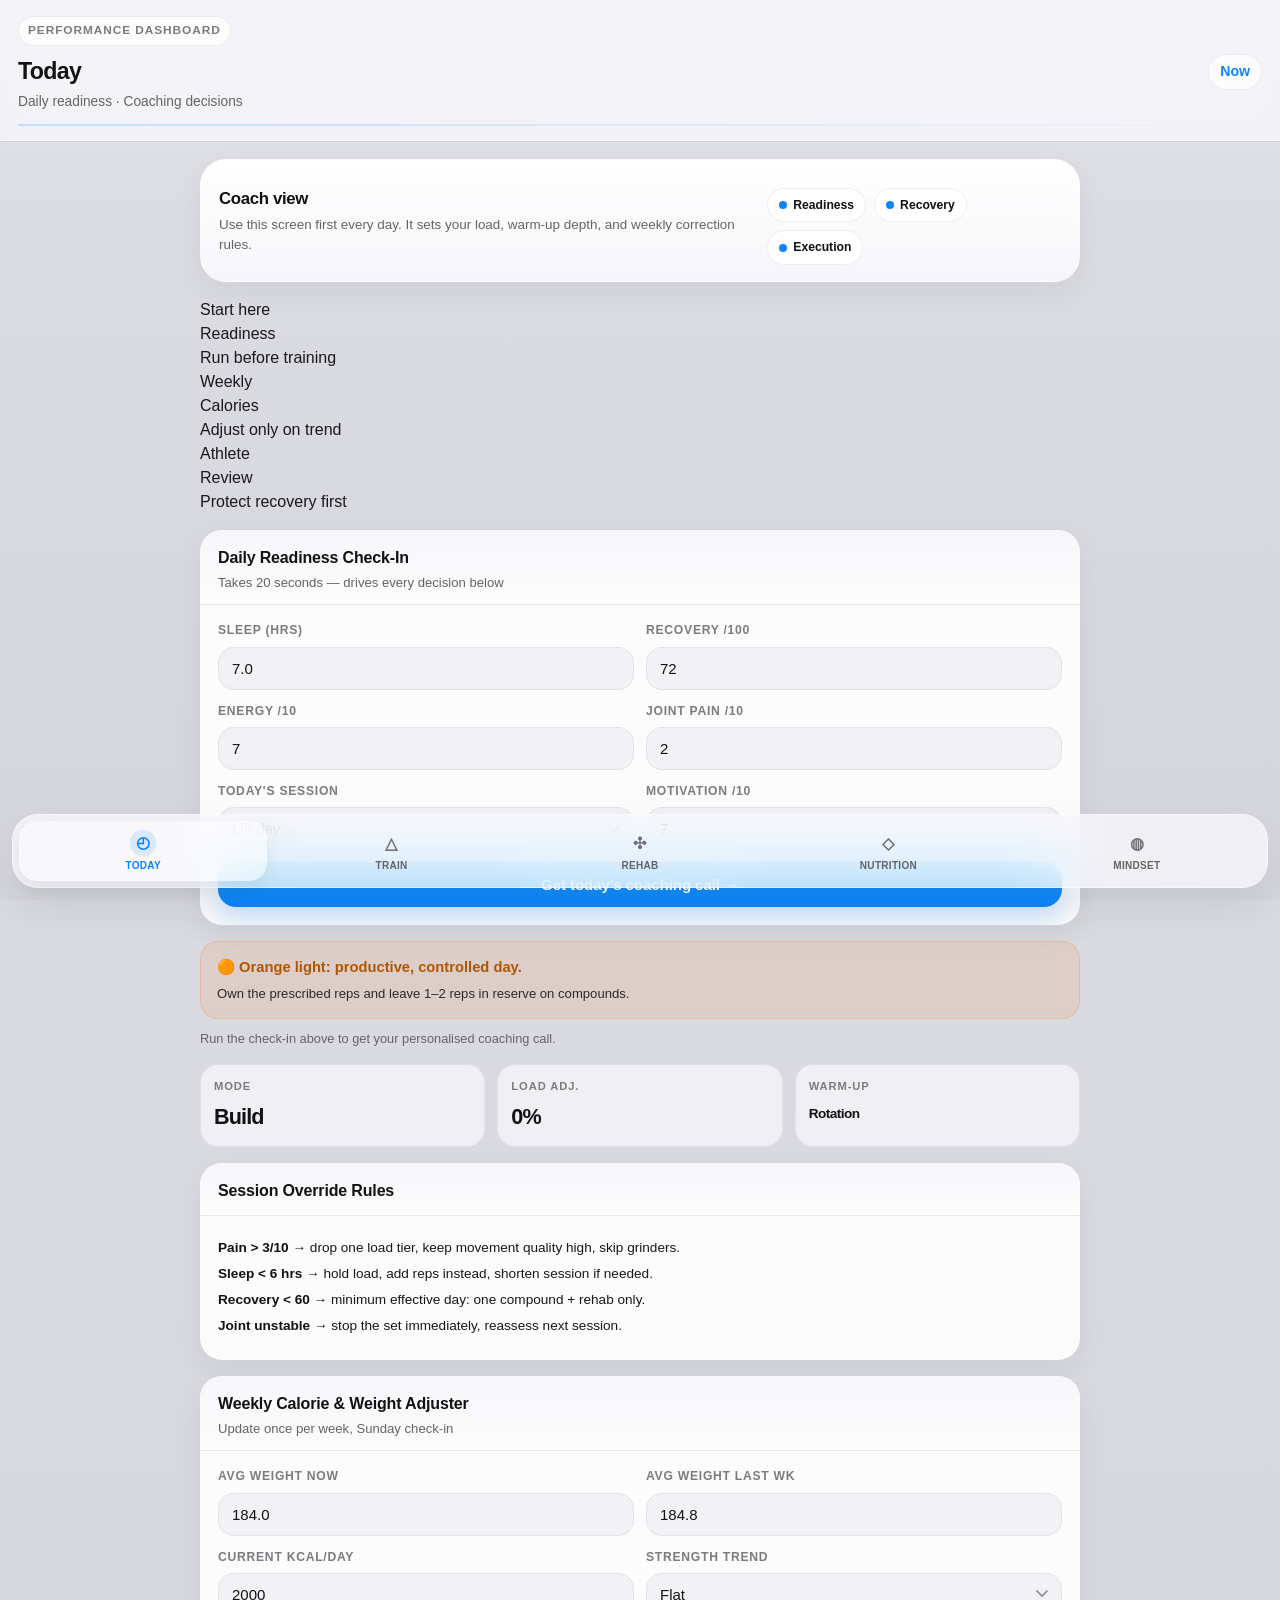
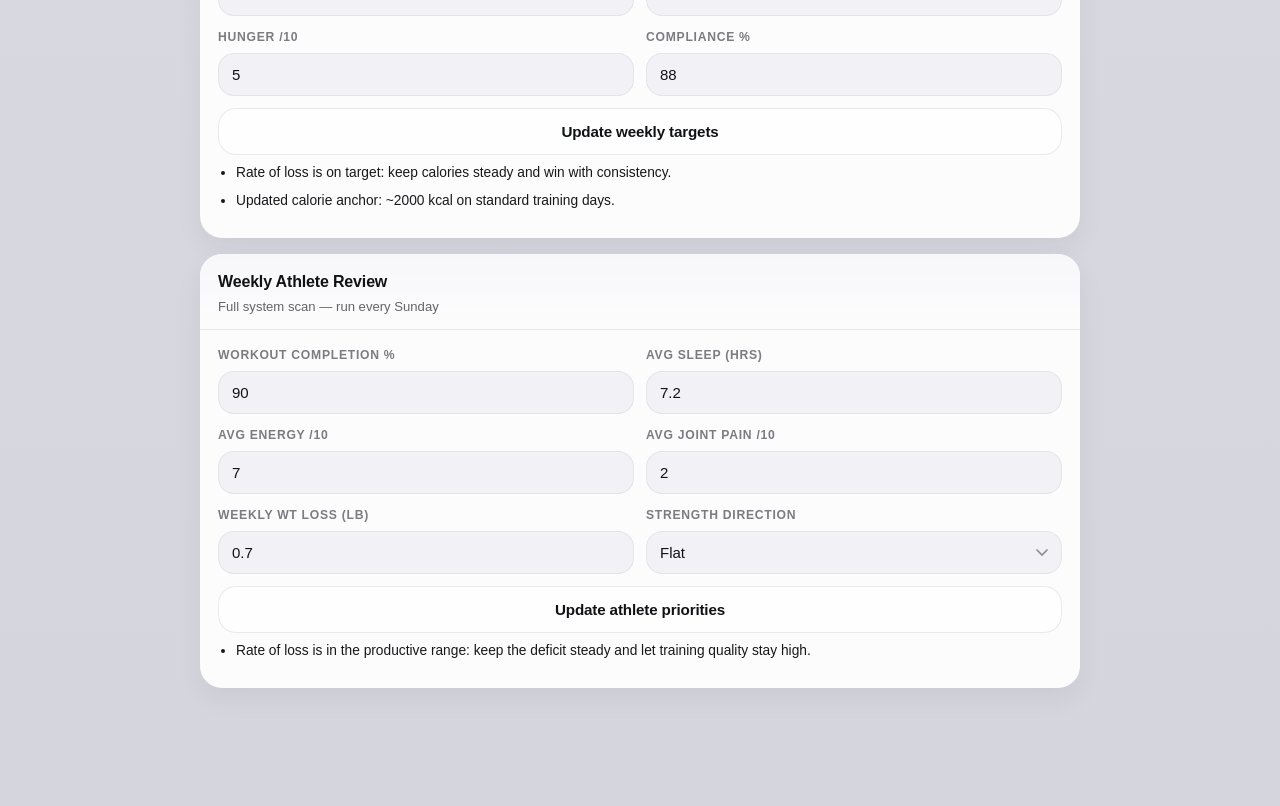
==== index.html @ 1630d28e "Add files via upload" ====
<!DOCTYPE html>
<html lang="en">
<head>
<meta charset="utf-8"/>
<meta name="viewport" content="width=device-width, initial-scale=1, viewport-fit=cover"/>
<meta name="apple-mobile-web-app-capable" content="yes"/>
<meta name="theme-color" content="#DADAE1"/>
<title>Sumo — Coaching System</title>

<style>
:root{
  --bg:#DBDBE2;
  --surface:#FCFCFD;
  --surface2:#F5F5F8;
  --surface3:#EFEFF4;
  --text:#18181B;
  --text-2:#111214;
  --muted:#636369;
  --muted-2:#7B7B82;
  --line:rgba(60,60,67,0.12);
  --line2:rgba(60,60,67,0.18);
  --shadow-sm:0 10px 28px rgba(15,23,42,0.055);
  --shadow-md:0 18px 44px rgba(15,23,42,0.08);
  --glass:rgba(250,250,252,0.72);
  --orange:#FF6A00;
  --orange-d:rgba(255,106,0,0.11);
  --orange-b:rgba(255,106,0,0.18);
  --blue:#0A84FF;
  --blue-d:rgba(10,132,255,0.10);
  --blue-b:rgba(10,132,255,0.17);
  --green:#30D158;
  --green-d:rgba(48,209,88,0.10);
  --green-b:rgba(48,209,88,0.17);
  --yellow:#FF9F0A;
  --yellow-d:rgba(255,159,10,0.10);
  --yellow-b:rgba(255,159,10,0.18);
  --red:#FF453A;
  --red-d:rgba(255,69,58,0.10);
  --red-b:rgba(255,69,58,0.17);
  --purple:#BF5AF2;
  --purple-d:rgba(191,90,242,0.10);
  --purple-b:rgba(191,90,242,0.17);
  --r:22px;
  --rs:16px;
  --pill:999px;
  --f:-apple-system,BlinkMacSystemFont,"SF Pro Text","SF Pro Display","Helvetica Neue",Helvetica,Arial,sans-serif;
}
*{box-sizing:border-box;-webkit-tap-highlight-color:transparent}
html,body{margin:0;padding:0;background:radial-gradient(circle at top, rgba(255,255,255,0.42), transparent 0 20%), linear-gradient(180deg, #E4E4EB 0%, var(--bg) 24%, #D5D5DD 100%);color:var(--text);font-family:var(--f);font-size:16px;line-height:1.5;overscroll-behavior:none}
body{min-height:100vh;background-attachment:fixed}
a{color:var(--blue);text-decoration:none}
a:hover{text-decoration:underline}
button{cursor:pointer;font-family:var(--f)}
input,select,button,textarea{font-family:var(--f);font-size:15px}
h2{margin:0 0 4px;font-size:1.2rem;font-weight:700;color:var(--text-2);letter-spacing:-0.02em}
h3{margin:1rem 0 .4rem;font-size:1rem;font-weight:650;color:var(--text-2);letter-spacing:-0.01em}
p{margin:.35rem 0}
strong{color:var(--text-2)}

strong{color:var(--text-2)}
:focus-visible{outline:none}
@media (prefers-reduced-motion:no-preference){
  .page.active{animation:pageIn .36s cubic-bezier(.22,.61,.36,1)}
  .card,.stat,.banner,.hero-panel,.bnav,.page-header,.day-btn,.segment-btn,.btn,.pill,.ex-card,.week-block,.hevy-result{transition:transform .22s ease, box-shadow .22s ease, background-color .22s ease, color .22s ease, opacity .22s ease, border-color .22s ease}
  .card:hover,.ex-card:hover,.stat:hover{transform:translateY(-1px);box-shadow:0 16px 34px rgba(15,23,42,0.08)}
  .btn:hover,.day-btn:hover,.segment-btn:hover,.bnav__btn:hover{transform:translateY(-1px)}
  .is-updated{animation:softPulse .6s cubic-bezier(.22,.61,.36,1)}
}
@media (prefers-reduced-motion:reduce){
  *,*::before,*::after{animation:none !important;transition:none !important;scroll-behavior:auto !important}
}
@keyframes pageIn{from{opacity:0;transform:translateY(8px)}to{opacity:1;transform:none}}
@keyframes softPulse{0%{transform:scale(.985);box-shadow:0 0 0 0 rgba(10,132,255,0)}50%{transform:scale(1.01);box-shadow:0 0 0 8px rgba(10,132,255,0.08)}100%{transform:none;box-shadow:none}}

/* ── BOTTOM NAV ── */
.bnav{
  position:fixed;left:12px;right:12px;bottom:12px;
  background:var(--glass);
  backdrop-filter:saturate(180%) blur(24px);
  -webkit-backdrop-filter:saturate(180%) blur(22px);
  border:1px solid rgba(255,255,255,0.52);
  box-shadow:var(--shadow-md);
  display:flex;align-items:stretch;z-index:100;
  padding:6px;padding-bottom:calc(6px + env(safe-area-inset-bottom));
  border-radius:26px;
}
.bnav__btn{
  flex:1;display:flex;flex-direction:column;align-items:center;justify-content:center;
  gap:3px;padding:10px 4px;border:none;background:transparent;
  color:var(--muted);font-size:10px;font-weight:700;letter-spacing:.03em;
  text-transform:uppercase;transition:all .18s ease;border-radius:18px;
}
.bnav__btn.active{color:var(--blue);background:rgba(255,255,255,0.54);box-shadow:0 10px 18px rgba(15,23,42,0.06)}
.bnav__icon{font-size:1.12rem;line-height:1;opacity:.9;transition:transform .22s ease, opacity .22s ease}
.bnav__label{transition:opacity .22s ease}
.bnav__btn.active .bnav__icon{transform:translateY(-1px) scale(1.02);opacity:1}

/* ── PAGES ── */
.page{display:none;flex-direction:column;min-height:100vh;padding-bottom:calc(98px + env(safe-area-inset-bottom))}
.page.active{display:flex}
.page-header{
  padding:16px 18px 14px;
  background:var(--glass);
  backdrop-filter:saturate(180%) blur(24px);
  -webkit-backdrop-filter:saturate(180%) blur(24px);
  border-bottom:1px solid rgba(255,255,255,0.42);
  box-shadow:0 1px 0 rgba(60,60,67,0.08);
  position:sticky;top:0;z-index:50;
}
.page-title{font-size:1.45rem;font-weight:750;color:var(--text-2);margin:0;letter-spacing:-0.03em}
.page-sub{font-size:.86rem;color:var(--muted);margin:3px 0 0}
.page-body{width:min(100%,920px);margin:0 auto;padding:18px 16px 20px;display:flex;flex-direction:column;gap:16px}

/* ── CARDS ── */
.card{
  background:var(--surface);
  border:none;
  border-radius:var(--r);
  overflow:hidden;
  box-shadow:var(--shadow-sm);
}
.card-header{padding:16px 18px 12px;border-bottom:1px solid rgba(60,60,67,0.08);background:linear-gradient(180deg, rgba(247,247,250,0.96), rgba(252,252,253,0.94))}
.card-body{padding:16px 18px 18px}
.card-title{font-size:1rem;font-weight:700;color:var(--text-2);margin:0;letter-spacing:-0.01em}
.card-sub{font-size:.82rem;color:var(--muted);margin:3px 0 0}

/* ── HERO PANELS ── */
.hero-panel{background:linear-gradient(180deg, rgba(255,255,255,0.72), rgba(255,255,255,0.52));backdrop-filter:saturate(180%) blur(18px);-webkit-backdrop-filter:saturate(180%) blur(18px);border:1px solid rgba(255,255,255,0.55);border-radius:24px;padding:18px 18px 16px;box-shadow:var(--shadow-md)}
.hero-eyebrow{font-size:.74rem;font-weight:800;letter-spacing:.09em;text-transform:uppercase;color:var(--muted-2);margin-bottom:8px}
.hero-title{font-size:1.22rem;font-weight:760;letter-spacing:-.03em;color:var(--text-2);margin:0 0 4px}
.hero-sub{font-size:.9rem;color:var(--muted);margin:0}
.hero-meta{display:flex;flex-wrap:wrap;gap:8px;margin-top:12px}
/* ── BANNERS ── */
.banner{border-radius:18px;padding:14px 16px;font-size:.92rem;font-weight:650;border:1px solid}
.banner.green{background:var(--green-d);border-color:var(--green-b);color:#0E7A31}
.banner.orange{background:var(--orange-d);border-color:var(--orange-b);color:#B25500}
.banner.yellow{background:var(--yellow-d);border-color:var(--yellow-b);color:#A66400}
.banner.red{background:var(--red-d);border-color:var(--red-b);color:#B42318}
.banner.blue{background:var(--blue-d);border-color:var(--blue-b);color:#005ECC}
.banner.purple{background:var(--purple-d);border-color:var(--purple-b);color:#7F2DBA}
.banner .sub{font-size:.82rem;font-weight:500;color:var(--text);margin-top:6px;opacity:.9}

/* ── CALLOUT BOXES ── */
.info,.warn-box,.good-box,.danger-box{border-radius:18px;padding:13px 14px;font-size:.88rem;border:1px solid}
.info{background:var(--blue-d);border-color:var(--blue-b);color:var(--text)}
.warn-box{background:var(--yellow-d);border-color:var(--yellow-b);color:var(--text)}
.good-box{background:var(--green-d);border-color:var(--green-b);color:var(--text)}
.danger-box{background:var(--red-d);border-color:var(--red-b);color:var(--text)}

/* ── STAT GRIDS ── */
.stat-grid{display:grid;grid-template-columns:1fr 1fr;gap:12px}
.stat-grid.g3{grid-template-columns:repeat(3,1fr)}
.stat{background:var(--surface3);border:none;border-radius:18px;padding:14px 14px;box-shadow:inset 0 0 0 1px rgba(60,60,67,0.08)}
.stat .label{font-size:.7rem;font-weight:700;text-transform:uppercase;letter-spacing:.08em;color:var(--muted-2);margin-bottom:6px}
.stat .val{font-size:1.35rem;font-weight:780;color:var(--text-2);letter-spacing:-.04em}
.stat .note{font-size:.76rem;color:var(--muted);margin-top:4px}
.stat.orange{background:linear-gradient(180deg, #FFF7F1, #FFFFFF)}
.stat.green{background:linear-gradient(180deg, #F2FFF5, #FFFFFF)}
.stat.blue{background:linear-gradient(180deg, #F3F9FF, #FFFFFF)}

/* ── FORM ELEMENTS ── */
.field{display:flex;flex-direction:column;gap:7px}
.field label{font-size:.76rem;font-weight:700;color:var(--muted-2);text-transform:uppercase;letter-spacing:.06em}
.field input,.field select{
  background:#F2F2F6;border:none;border-radius:16px;
  color:var(--text-2);padding:13px 14px;width:100%;
  -webkit-appearance:none;appearance:none;outline:none;
  box-shadow:inset 0 0 0 1px rgba(60,60,67,0.08);
}
.field select{background-image:url("data:image/svg+xml,%3Csvg xmlns='http://www.w3.org/2000/svg' width='12' height='8' viewBox='0 0 12 8'%3E%3Cpath d='M1 1l5 5 5-5' stroke='%238E8E93' stroke-width='1.75' fill='none' stroke-linecap='round'/%3E%3C/svg%3E");background-repeat:no-repeat;background-position:right 14px center;padding-right:36px}
.field input:focus,.field select:focus{box-shadow:inset 0 0 0 2px rgba(10,132,255,0.45), 0 0 0 4px rgba(10,132,255,0.10)}
.form-grid{display:grid;grid-template-columns:1fr 1fr;gap:12px}

/* ── BUTTONS ── */
.btn{
  width:100%;padding:14px 16px;border-radius:18px;border:none;
  font-size:.95rem;font-weight:700;letter-spacing:-.01em;
  background:linear-gradient(180deg, #1D9BF0, var(--blue));color:#fff;
  box-shadow:0 12px 24px rgba(10,132,255,0.20);transition:transform .1s,opacity .15s,box-shadow .15s;
}
.btn:hover{box-shadow:0 16px 28px rgba(10,132,255,0.24)}
.btn:active{opacity:.92;transform:scale(.985)}
.btn.secondary{background:rgba(255,255,255,0.72);border:1px solid rgba(60,60,67,0.10);color:var(--text-2);box-shadow:none}
.btn.ghost{background:rgba(255,255,255,0.72);border:1px solid rgba(60,60,67,0.10);color:var(--muted);padding:11px;box-shadow:none}
.btn-row{display:grid;grid-template-columns:1fr 1fr;gap:12px;margin-top:6px}

/* ── PILLS ── */
.pill{display:inline-flex;align-items:center;padding:6px 11px;border-radius:var(--pill);font-size:.76rem;font-weight:650;border:none;background:#F4F4F7;color:var(--text)}
.pill.orange{background:var(--orange-d);color:#B25500}
.pill.green{background:var(--green-d);color:#167C36}
.pill.blue{background:var(--blue-d);color:#005ECC}
.pill.yellow{background:var(--yellow-d);color:#A66400}
.pill.red{background:var(--red-d);color:#B42318}
.pill.purple{background:var(--purple-d);color:#7F2DBA}
.pill-row{display:flex;flex-wrap:wrap;gap:8px;margin:8px 0}

/* ── LOAD BADGES ── */
.load-badge{display:inline-block;padding:5px 10px;border-radius:12px;font-size:.7rem;font-weight:800;letter-spacing:.05em;text-transform:uppercase;border:none}
.load-heavy{background:rgba(255,69,58,0.12);color:#B42318}
.load-moderate{background:rgba(255,159,10,0.12);color:#A66400}
.load-light{background:rgba(10,132,255,0.10);color:#005ECC}
.load-rehab{background:rgba(48,209,88,0.12);color:#167C36}

/* ── MUSCLE TAGS ── */
.muscle{display:inline-flex;align-items:center;gap:6px;padding:3px 8px 3px 3px;border-radius:999px;font-size:.72rem;font-weight:700;border:none;box-shadow:inset 0 0 0 1px rgba(60,60,67,0.10)}
.mi{width:20px;height:20px;border-radius:50%;display:inline-flex;align-items:center;justify-content:center;font-size:.62rem;font-weight:900}
.muscle--chest{background:rgba(255,69,58,.10)}.muscle--chest .mi{background:rgba(255,69,58,.16)}
.muscle--back{background:rgba(10,132,255,.10)}.muscle--back .mi{background:rgba(10,132,255,.16)}
.muscle--shoulders{background:rgba(48,209,88,.10)}.muscle--shoulders .mi{background:rgba(48,209,88,.16)}
.muscle--arms{background:rgba(191,90,242,.10)}.muscle--arms .mi{background:rgba(191,90,242,.16)}
.muscle--legs{background:rgba(255,159,10,.10)}.muscle--legs .mi{background:rgba(255,159,10,.16)}
.muscle--core{background:rgba(94,92,230,.10)}.muscle--core .mi{background:rgba(94,92,230,.16)}
.muscle--grip{background:rgba(142,142,147,.12)}.muscle--grip .mi{background:rgba(142,142,147,.18)}

/* ── PROGRESS BARS ── */
.bar-shell{width:100%;height:10px;border-radius:999px;background:#ECECF1;overflow:hidden;margin:8px 0}
.bar-fill{height:100%;border-radius:999px;background:linear-gradient(90deg,var(--blue),#5AC8FA);transition:width .4s ease}

/* ── EXERCISE CARDS ── */
.ex-card{background:#F7F7FA;border:none;border-radius:18px;overflow:hidden;margin-bottom:12px;box-shadow:inset 0 0 0 1px rgba(60,60,67,0.08)}
.ex-header{padding:13px 14px 11px;display:flex;justify-content:space-between;align-items:flex-start;gap:10px}
.ex-name{font-size:.92rem;font-weight:700;color:var(--text-2);flex:1;letter-spacing:-0.01em}
.ex-body{padding:0 14px 0;display:block;max-height:0;opacity:0;overflow:hidden;transition:max-height .34s cubic-bezier(.22,.61,.36,1), opacity .22s ease, padding .22s ease}
.ex-body.open{padding:0 14px 14px;max-height:540px;opacity:1}
.ex-row{display:flex;justify-content:space-between;font-size:.83rem;padding:7px 0;border-bottom:1px solid rgba(60,60,67,0.08);gap:10px}
.ex-row:last-child{border-bottom:none}
.ex-row .key{color:var(--muted)}
.ex-row .v{color:var(--text-2);font-weight:600;text-align:right;max-width:62%}
.ex-toggle{font-size:.76rem;cursor:pointer;white-space:nowrap;padding:4px 8px;border-radius:10px;border:none;background:#ECECF1;color:var(--muted);transition:transform .26s ease, background-color .22s ease, color .22s ease}
.ex-toggle.open{transform:rotate(180deg);background:rgba(10,132,255,0.10);color:var(--blue)}
.video-btn{display:inline-flex;align-items:center;gap:4px;padding:7px 11px;border-radius:12px;background:var(--blue-d);color:#005ECC;font-size:.79rem;font-weight:700;margin-top:10px}

/* ── DAY SELECTOR ── */
.day-scroll{display:flex;gap:8px;overflow-x:auto;padding:2px 0 10px;-webkit-overflow-scrolling:touch;scrollbar-width:none}
.day-scroll::-webkit-scrollbar{display:none}
.day-btn{flex-shrink:0;padding:10px 15px;border-radius:999px;border:none;background:rgba(255,255,255,0.74);color:var(--muted);font-size:.83rem;font-weight:650;cursor:pointer;white-space:nowrap;transition:all .15s;box-shadow:inset 0 0 0 1px rgba(60,60,67,0.12)}
.day-btn.active{background:var(--text-2);color:#fff;box-shadow:none}

/* ── TIMELINE ── */
.tl{display:flex;flex-direction:column;gap:0}
.tl-item{display:flex;gap:12px;padding-bottom:16px;position:relative}
.tl-item:last-child{padding-bottom:0}
.tl-left{display:flex;flex-direction:column;align-items:center;width:42px;flex-shrink:0}
.tl-dot{width:34px;height:34px;border-radius:50%;display:flex;align-items:center;justify-content:center;font-size:1rem;flex-shrink:0;border:none;box-shadow:inset 0 0 0 1px rgba(60,60,67,0.10)}
.tl-line{flex:1;width:2px;background:#E6E6EB;margin:5px 0}
.tl-time{font-size:.72rem;font-weight:700;color:var(--muted);text-align:center;margin-top:4px}
.tl-content{flex:1;padding-top:4px}
.tl-title{font-size:.92rem;font-weight:700;color:var(--text-2);margin-bottom:6px}
.tl-list{margin:0;padding:0 0 0 14px;font-size:.84rem;color:var(--text)}
.tl-list li{margin:4px 0}

/* ── RPE SECTION ── */
.rpe-grid{display:grid;grid-template-columns:1fr 1fr;gap:12px}
.rpe-block{background:#FBFBFD;border:none;border-radius:18px;padding:14px;box-shadow:inset 0 0 0 1px rgba(60,60,67,0.08)}
.rpe-head{font-size:.72rem;font-weight:800;text-transform:uppercase;letter-spacing:.06em;color:var(--muted-2)}
.rpe-main{font-size:1.03rem;font-weight:780;color:var(--text-2);margin:6px 0 4px}
.rpe-note{font-size:.77rem;color:var(--muted)}

/* ── ACCORDION ── */
.acc-item{border-bottom:1px solid rgba(60,60,67,0.08)}
.acc-item:last-child{border-bottom:none}
.acc-header{padding:14px 16px;display:flex;justify-content:space-between;align-items:center;cursor:pointer;gap:8px}
.acc-title{font-size:.9rem;font-weight:650;color:var(--text)}
.acc-arrow{color:var(--muted);font-size:.85rem;transition:transform .2s;flex-shrink:0}
.acc-body{padding:0 16px 0;display:block;max-height:0;opacity:0;overflow:hidden;transition:max-height .34s cubic-bezier(.22,.61,.36,1), opacity .22s ease, padding .22s ease}
.acc-body.open{padding:0 16px 16px;max-height:520px;opacity:1}
.acc-arrow.open{transform:rotate(180deg)}

/* ── WEEK STRIP ── */
.week-strip{display:grid;grid-template-columns:repeat(4,1fr);gap:10px;margin:12px 0}
.week-block{border:none;border-radius:18px;padding:11px 8px;text-align:center;background:#FAFAFC;box-shadow:inset 0 0 0 1px rgba(60,60,67,0.08)}
.week-block .wk{font-size:.72rem;font-weight:700;text-transform:uppercase;letter-spacing:.06em;color:var(--muted-2)}
.week-block .wkv{font-size:.87rem;font-weight:700;color:var(--text-2);margin-top:5px}
.week-block.active{background:var(--blue-d);box-shadow:inset 0 0 0 1px rgba(10,132,255,0.16)}
.week-block.active .wk,.week-block.active .wkv{color:#005ECC}

/* ── CHECKBOX LIST ── */
.check-list{list-style:none;margin:0;padding:0}
.check-list li{display:flex;align-items:flex-start;gap:10px;padding:9px 0;border-bottom:1px solid rgba(60,60,67,0.08);font-size:.86rem}
.check-list li:last-child{border-bottom:none}
.check-list .ck{width:22px;height:22px;border-radius:7px;border:none;background:#F4F4F7;cursor:pointer;flex-shrink:0;display:flex;align-items:center;justify-content:center;margin-top:1px;box-shadow:inset 0 0 0 1px rgba(60,60,67,0.12)}
.check-list .ck.done{background:var(--green);box-shadow:none}
.check-list .ck.done::after{content:'✓';color:#fff;font-size:.72rem;font-weight:900}

/* SMALL UTILS */
.small{font-size:.8rem;color:var(--muted)}
.mt{margin-top:10px}
.divider{border:none;border-top:1px solid rgba(60,60,67,0.08);margin:12px 0}
.badge-row{display:flex;flex-wrap:wrap;gap:8px;margin:8px 0}

/* ── REHAB CARDS ── */
.rehab-site{border:none;border-radius:18px;overflow:hidden;margin-bottom:10px;background:#FFFFFF;box-shadow:var(--shadow-sm)}
.rehab-site-header{padding:13px 15px;display:flex;justify-content:space-between;align-items:center;cursor:pointer}
.rehab-site-title{font-size:.92rem;font-weight:700;color:var(--text-2)}
.rehab-exercises{padding:0 15px 14px;display:none}
.rehab-exercises.open{display:block}
.rehab-ex{background:#FBFBFD;border-radius:14px;padding:11px 12px;margin-bottom:8px;font-size:.84rem;box-shadow:inset 0 0 0 1px rgba(60,60,67,0.08)}
.rehab-ex .ex-n{font-weight:700;color:var(--text-2);margin-bottom:4px}
.rehab-ex .ex-d{color:var(--muted)}

/* ── PRIORITY LIST ── */
.priority-list{margin:0;padding:0 0 0 18px}
.priority-list li{margin:8px 0;font-size:.86rem;line-height:1.48}

/* ── HEVY OS ── */
.hevy-result{background:#FBFBFD;border:none;border-radius:18px;padding:14px;box-shadow:inset 0 0 0 1px rgba(60,60,67,0.08)}
.hevy-label{font-size:.72rem;font-weight:700;text-transform:uppercase;letter-spacing:.06em;color:var(--muted-2);margin-bottom:5px}
.hevy-val{font-size:1rem;font-weight:720;color:var(--text-2)}

@media (min-width: 980px){
  .page-body{padding-left:20px;padding-right:20px}
}
@media (max-width: 720px){
  .stat-grid.g3,.stat-grid[style*="1fr 1fr 1fr"],.week-strip{grid-template-columns:1fr 1fr}
  .form-grid,.btn-row,.rpe-grid{grid-template-columns:1fr}
  .page-title{font-size:1.3rem}
  .card-header,.card-body{padding-left:15px;padding-right:15px}
  .bnav{left:10px;right:10px;bottom:10px}
}
@media (prefers-reduced-motion: reduce){
  *,*::before,*::after{scroll-behavior:auto!important;transition:none!important;animation:none!important}
}

/* ── SECOND PASS: NATIVE IOS REFINEMENT ── */
.section-kicker{display:inline-flex;align-items:center;gap:8px;padding:6px 10px;border-radius:999px;background:rgba(255,255,255,0.72);color:var(--muted-2);font-size:.74rem;font-weight:700;letter-spacing:.08em;text-transform:uppercase;box-shadow:inset 0 0 0 1px rgba(60,60,67,0.08);margin-bottom:8px}
.page-header::after{content:'';display:block;height:2px;width:100%;margin-top:12px;background:linear-gradient(90deg, rgba(10,132,255,0.18), rgba(10,132,255,0));border-radius:999px}
.page-title-wrap{display:flex;align-items:flex-start;justify-content:space-between;gap:14px}
.header-badge{display:inline-flex;align-items:center;justify-content:center;min-width:36px;height:36px;padding:0 12px;border-radius:999px;background:rgba(255,255,255,0.76);color:var(--blue);font-size:.88rem;font-weight:700;box-shadow:inset 0 0 0 1px rgba(60,60,67,0.08)}
.hero-panel{background:linear-gradient(180deg, rgba(255,255,255,0.98), rgba(248,248,251,0.94));border-radius:26px;padding:16px 18px;box-shadow:var(--shadow-sm);display:flex;align-items:center;justify-content:space-between;gap:14px;border:1px solid rgba(255,255,255,0.55)}
.hero-copy{min-width:0}
.hero-title{font-size:1.05rem;font-weight:760;letter-spacing:-0.02em;color:var(--text-2);margin:0 0 4px}
.hero-sub{font-size:.84rem;color:var(--muted);margin:0}
.hero-meta{display:flex;gap:8px;flex-wrap:wrap}
.metric-pill{display:inline-flex;align-items:center;gap:6px;padding:8px 12px;border-radius:999px;background:#FFFFFF;box-shadow:inset 0 0 0 1px rgba(60,60,67,0.08);font-size:.76rem;font-weight:700;color:var(--text-2)}
.metric-dot{width:8px;height:8px;border-radius:999px;background:var(--blue)}
.segmented{display:grid;grid-template-columns:1fr 1fr;gap:4px;padding:4px;background:#ECECF1;border-radius:18px;box-shadow:inset 0 0 0 1px rgba(60,60,67,0.08), 0 8px 20px rgba(15,23,42,0.035)}
.segment-btn{border:none;background:transparent;border-radius:14px;padding:11px 12px;font-size:.84rem;font-weight:700;color:var(--muted);transition:all .18s ease}
.segment-btn.active{background:#FFFFFF;color:var(--text-2);box-shadow:0 8px 18px rgba(15,23,42,0.06), inset 0 0 0 1px rgba(60,60,67,0.08)}
.compact-stats{display:grid;grid-template-columns:repeat(3,1fr);gap:10px}
.compact-stat{background:#FFFFFF;border-radius:18px;padding:12px 14px;box-shadow:var(--shadow-sm)}
.compact-stat .eyebrow{font-size:.7rem;text-transform:uppercase;letter-spacing:.08em;font-weight:700;color:var(--muted-2)}
.compact-stat .big{font-size:1.12rem;font-weight:780;letter-spacing:-.03em;color:var(--text-2);margin-top:4px}
.card-group{display:flex;flex-direction:column;gap:12px}
.bnav__icon{font-size:1rem;line-height:1;width:26px;height:26px;border-radius:999px;display:flex;align-items:center;justify-content:center;background:rgba(255,255,255,0.0);transition:all .18s ease}
.bnav__btn.active .bnav__icon{background:rgba(10,132,255,0.12)}
@media (max-width:720px){
  .page-title-wrap{align-items:center}
  .hero-panel{flex-direction:column;align-items:flex-start}
  .compact-stats{grid-template-columns:1fr}
}

</style>
</head>
<body>

<!-- PAGE: TODAY -->
<div class="page active" id="page-today">
  <div class="page-header compact">
    <div class="section-kicker">Performance dashboard</div>
    <div class="page-title-wrap"><div><div class="page-title">Today</div><div class="page-sub">Daily readiness · Coaching decisions</div></div><div class="header-badge">Now</div></div>
  </div>
  <div class="page-body">

    <div class="hero-panel">
      <div class="hero-copy"><div class="hero-title">Coach view</div><p class="hero-sub">Use this screen first every day. It sets your load, warm-up depth, and weekly correction rules.</p></div>
      <div class="hero-meta"><span class="metric-pill"><span class="metric-dot"></span> Readiness</span><span class="metric-pill"><span class="metric-dot"></span> Recovery</span><span class="metric-pill"><span class="metric-dot"></span> Execution</span></div>
    </div>

    <div class="app-strip">
      <div class="app-tile"><div class="eyebrow">Start here</div><div class="big">Readiness</div><div class="tiny">Run before training</div></div>
      <div class="app-tile"><div class="eyebrow">Weekly</div><div class="big">Calories</div><div class="tiny">Adjust only on trend</div></div>
      <div class="app-tile"><div class="eyebrow">Athlete</div><div class="big">Review</div><div class="tiny">Protect recovery first</div></div>
    </div>

    <!-- READINESS INPUTS -->
    <div class="card">
      <div class="card-header"><div class="card-title">Daily Readiness Check-In</div><div class="card-sub">Takes 20 seconds — drives every decision below</div></div>
      <div class="card-body">
        <div class="form-grid">
          <div class="field"><label>Sleep (hrs)</label><input id="sleepHours" type="number" min="0" max="12" step="0.5" value="7.0"/></div>
          <div class="field"><label>Recovery /100</label><input id="recoveryScore" type="number" min="0" max="100" step="1" value="72"/></div>
          <div class="field"><label>Energy /10</label><input id="energyLevel" type="number" min="1" max="10" step="1" value="7"/></div>
          <div class="field"><label>Joint Pain /10</label><input id="jointPain" type="number" min="0" max="10" step="1" value="2"/></div>
          <div class="field"><label>Today's Session</label>
            <select id="sessionType">
              <option value="lift">Lift day</option>
              <option value="hike">Hike day</option>
              <option value="recovery">Recovery day</option>
            </select>
          </div>
          <div class="field"><label>Motivation /10</label><input id="motivationLevel" type="number" min="1" max="10" step="1" value="7"/></div>
        </div>
        <div style="margin-top:12px">
          <button class="btn" id="runReadiness" onclick="runReadiness()">Get today's coaching call →</button>
        </div>
      </div>
    </div>

    <!-- RESULT BANNER -->
    <div class="banner green" id="decisionBanner">Green light: push the planned session as written.</div>
    <p class="small" id="decisionText" style="margin:-6px 0 0">Run the check-in above to get your personalised coaching call.</p>

    <!-- STAT CARDS -->
    <div class="stat-grid g3">
      <div class="stat"><div class="label">Mode</div><div class="val" id="modeOut">Push</div></div>
      <div class="stat"><div class="label">Load adj.</div><div class="val" id="loadOut">0%</div></div>
      <div class="stat"><div class="label">Warm-up</div><div class="val" id="warmupOut" style="font-size:.85rem;padding-top:3px">Rotation</div></div>
    </div>

    <!-- COACHING NOTES -->
    <div class="card">
      <div class="card-header"><div class="card-title">Session Override Rules</div></div>
      <div class="card-body" style="font-size:.85rem">
        <p><strong>Pain &gt; 3/10</strong> → drop one load tier, keep movement quality high, skip grinders.</p>
        <p><strong>Sleep &lt; 6 hrs</strong> → hold load, add reps instead, shorten session if needed.</p>
        <p><strong>Recovery &lt; 60</strong> → minimum effective day: one compound + rehab only.</p>
        <p><strong>Joint unstable</strong> → stop the set immediately, reassess next session.</p>
      </div>
    </div>

    <!-- WEEKLY CHECK-IN -->
    <div class="card">
      <div class="card-header"><div class="card-title">Weekly Calorie & Weight Adjuster</div><div class="card-sub">Update once per week, Sunday check-in</div></div>
      <div class="card-body">
        <div class="form-grid">
          <div class="field"><label>Avg weight now</label><input id="avgWeightNow" type="number" min="150" max="250" step="0.1" value="184.0"/></div>
          <div class="field"><label>Avg weight last wk</label><input id="avgWeightPrev" type="number" min="150" max="250" step="0.1" value="184.8"/></div>
          <div class="field"><label>Current kcal/day</label><input id="currentCalories" type="number" min="1200" max="3500" step="25" value="2000"/></div>
          <div class="field"><label>Strength trend</label>
            <select id="strengthTrend"><option value="up">Up</option><option value="flat" selected>Flat</option><option value="down">Down</option></select>
          </div>
          <div class="field"><label>Hunger /10</label><input id="hungerLevel" type="number" min="1" max="10" step="1" value="5"/></div>
          <div class="field"><label>Compliance %</label><input id="complianceLevel" type="number" min="0" max="100" step="1" value="88"/></div>
        </div>
        <div style="margin-top:12px"><button class="btn secondary" onclick="runWeekly()">Update weekly targets</button></div>
        <ul class="priority-list mt" id="weeklyList">
          <li>Stay near 2,000 kcal on lift days and hold protein at 160–175g.</li>
        </ul>
      </div>
    </div>

    <!-- WEEKLY ATHLETE REVIEW -->
    <div class="card">
      <div class="card-header"><div class="card-title">Weekly Athlete Review</div><div class="card-sub">Full system scan — run every Sunday</div></div>
      <div class="card-body">
        <div class="form-grid">
          <div class="field"><label>Workout completion %</label><input id="weeklyCompletion" type="number" min="0" max="100" step="1" value="90"/></div>
          <div class="field"><label>Avg sleep (hrs)</label><input id="weeklySleep" type="number" min="0" max="12" step="0.1" value="7.2"/></div>
          <div class="field"><label>Avg energy /10</label><input id="weeklyEnergy" type="number" min="1" max="10" step="1" value="7"/></div>
          <div class="field"><label>Avg joint pain /10</label><input id="weeklyPain" type="number" min="0" max="10" step="1" value="2"/></div>
          <div class="field"><label>Weekly wt loss (lb)</label><input id="weeklyLoss" type="number" min="-5" max="5" step="0.1" value="0.7"/></div>
          <div class="field"><label>Strength direction</label>
            <select id="weeklyStrength"><option value="up">Up</option><option value="flat" selected>Flat</option><option value="down">Down</option></select>
          </div>
        </div>
        <div style="margin-top:12px"><button class="btn secondary" onclick="runAthleteReview()">Update athlete priorities</button></div>
        <ul class="priority-list mt" id="athletePriorityList"><li>Run the weekly review above.</li></ul>
      </div>
    </div>

  </div>
</div>

<!-- PAGE: TRAIN -->
<div class="page" id="page-train">
  <div class="page-header compact">
    <div class="section-kicker">Training system</div>
    <div class="page-title-wrap"><div><div class="page-title">Training</div><div class="page-sub">7-day schedule · Load strategy · Progression</div></div><div class="header-badge">7D</div></div>
  </div>
  <div class="page-body">

    <div class="hero-panel">
      <div class="hero-copy"><div class="hero-title">Plan like a high-performance app</div><p class="hero-sub">Select the day, review the phase wave, then use Hevy data to earn the next progression step.</p></div>
      <div class="hero-meta"><span class="metric-pill"><span class="metric-dot"></span> Day flow</span><span class="metric-pill"><span class="metric-dot"></span> RPE</span><span class="metric-pill"><span class="metric-dot"></span> Hevy</span></div>
    </div>

    <div class="app-strip">
      <div class="app-tile"><div class="eyebrow">Today</div><div class="big">Select day</div><div class="tiny">Follow the weekly wave</div></div>
      <div class="app-tile"><div class="eyebrow">Session</div><div class="big">Log quality</div><div class="tiny">Top set earns change</div></div>
      <div class="app-tile"><div class="eyebrow">Progress</div><div class="big">Hevy coach</div><div class="tiny">Reps first, then load</div></div>
    </div>

    <!-- DAY SELECTOR -->
    <div class="day-scroll" id="dayScroll">
      <button class="day-btn active" onclick="showDay('d1',this)">Mon Push</button>
      <button class="day-btn" onclick="showDay('d2',this)">Tue Pull</button>
      <button class="day-btn" onclick="showDay('d3',this)">Wed Rest</button>
      <button class="day-btn" onclick="showDay('d4',this)">Thu Legs</button>
      <button class="day-btn" onclick="showDay('d5',this)">Fri Upper</button>
      <button class="day-btn" onclick="showDay('d6',this)">Sat Hike</button>
      <button class="day-btn" onclick="showDay('d7',this)">Sun Rest</button>
    </div>

    <!-- LOAD KEY -->
    <div class="pill-row">
      <span class="load-badge load-heavy">Heavy</span>
      <span class="load-badge load-moderate">Moderate</span>
      <span class="load-badge load-light">Light</span>
      <span class="load-badge load-rehab">Rehab</span>
      <span class="small" style="align-self:center">— tap any exercise to expand</span>
    </div>

    <!-- DAY PANELS -->
    <div id="d1">
      <div class="info"><strong>Monday Push</strong> — Neural primer sets on bench + shoulder press. Left shoulder monitored every set. Post-session: 12–15 min Zone 2.</div>
      <div id="d1-exercises"></div>
    </div>
    <div id="d2" style="display:none">
      <div class="info"><strong>Tuesday Pull</strong> — Neural primers on pull-ups + rows. Lumbar-protective positions throughout. Aggressive arm volume for muscle memory.</div>
      <div id="d2-exercises"></div>
    </div>
    <div id="d3" style="display:none">
      <div class="good-box"><strong>Wednesday Active Recovery</strong><br/>10–20 min Zone 2 walk/row below 120 bpm. Ankle alphabets → clamshells → step-downs → single-leg balance → band pull-aparts → calf/hamstring stretch. This day is not optional — it enables Thursday's leg session.</div>
    </div>
    <div id="d4" style="display:none">
      <div class="info"><strong>Thursday Legs</strong> — Neural primers on RDL. Right side starts every unilateral movement. Right calf gets 1 extra set when pain ≤ 3/10.</div>
      <div id="d4-exercises"></div>
    </div>
    <div id="d5" style="display:none">
      <div class="info"><strong>Friday Upper Hypertrophy</strong> — Shape day, not strength day. Higher reps, quality contractions, arm and shoulder aesthetics. Post-session: Zone 2 + full meal before Saturday hike.</div>
      <div id="d5-exercises"></div>
    </div>
    <div id="d6" style="display:none">
      <div class="info" style="background:rgba(74,222,128,.08);border-color:rgba(74,222,128,.24)">🥾 <strong>Saturday Hike + Arms</strong> — Hike is the primary stimulus. Arm work follows 1–2 hrs after the hike. Pre-hike: 8 min ankle warm-up. Fuel: +300–400 kcal extra today.</div>
      <div id="d6-exercises"></div>
    </div>
    <div id="d7" style="display:none">
      <div class="good-box"><strong>Sunday Full Rest</strong><br/>Complete rest or 15–25 min gentle walk if fatigue is low. Assess right ankle stiffness, right calf soreness, knee state, and low back heading into Monday. Sleep target: 7.5–9 hrs. Recovery protein maintained — reduced carbs only.</div>
    </div>

    <!-- PHASE-WAVE CONTROLLER -->
    <div class="card" style="margin-top:4px">
      <div class="card-header"><div class="card-title">Phase-Wave Controller</div><div class="card-sub">4-week periodization engine</div></div>
      <div class="card-body">
        <div class="week-strip">
          <div class="week-block active"><div class="wk">Week 1</div><div class="wkv">Build</div></div>
          <div class="week-block"><div class="wk">Week 2</div><div class="wkv">Push</div></div>
          <div class="week-block"><div class="wk">Week 3</div><div class="wkv">Peak</div></div>
          <div class="week-block"><div class="wk">Week 4</div><div class="wkv">Deload</div></div>
        </div>
        <div class="form-grid" style="margin-top:10px">
          <div class="field"><label>Current week</label>
            <select id="phaseWeek"><option value="1">Week 1</option><option value="2">Week 2</option><option value="3">Week 3</option><option value="4">Week 4 (Deload)</option></select>
          </div>
          <div class="field"><label>Goal</label>
            <select id="phaseGoal"><option value="cut">Cut</option><option value="maintain">Maintain</option><option value="build">Build</option></select>
          </div>
          <div class="field"><label>Recovery state</label>
            <select id="phaseRecovery"><option value="good">Good</option><option value="normal" selected>Normal</option><option value="poor">Poor</option></select>
          </div>
          <div class="field"><label>Joint status</label>
            <select id="phaseJointFlag"><option value="quiet" selected>Quiet</option><option value="stiff">Stiff</option><option value="angry">Angry</option></select>
          </div>
          <div class="field"><label>Compliance %</label><input id="phaseCompliance" type="number" min="0" max="100" step="1" value="90"/></div>
          <div class="field"><label>Strength trend</label>
            <select id="phaseStrengthTrend"><option value="up">Up</option><option value="flat" selected>Flat</option><option value="down">Down</option></select>
          </div>
        </div>
        <div class="btn-row" style="margin-top:12px">
          <button class="btn" onclick="runPhaseWave()">Run wave</button>
          <button class="btn secondary" onclick="resetPhaseWave()">Reset</button>
        </div>
        <div class="banner blue mt" id="phaseBanner">Select wave inputs and hit Run.</div>
        <div class="stat-grid" style="margin-top:10px">
          <div class="stat"><div class="label">Emphasis</div><div class="hevy-val" id="phaseEmphasisOut" style="font-size:.88rem">—</div></div>
          <div class="stat"><div class="label">Compounds</div><div class="hevy-val" id="phaseCompoundOut" style="font-size:.88rem">—</div></div>
          <div class="stat"><div class="label">RPE target</div><div class="hevy-val" id="phaseRpeOut">—</div></div>
          <div class="stat"><div class="label">Nutrition</div><div class="hevy-val" id="phaseNutritionOut" style="font-size:.88rem">—</div></div>
        </div>
        <div class="small mt" id="phaseCoachText"></div>
      </div>
    </div>

    <!-- HEVY COACH -->
    <div class="card">
      <div class="card-header"><div class="card-title">Hevy Session Coach</div><div class="card-sub">Log in Hevy → interpret here</div></div>
      <div class="card-body">
        <div class="form-grid">
          <div class="field"><label>Movement class</label>
            <select id="liftClass"><option value="primary">Primary compound</option><option value="secondary">Secondary compound</option><option value="isolation">Isolation</option><option value="rehab">Rehab / stability</option></select>
          </div>
          <div class="field"><label>Rep target</label>
            <select id="repTarget"><option value="5-8">5–8</option><option value="8-10" selected>8–10</option><option value="10-15">10–15</option><option value="12-20">12–20 / rehab</option></select>
          </div>
          <div class="field"><label>Top set weight</label><input id="topSetWeight" type="number" min="0" step="2.5" value="40"/></div>
          <div class="field"><label>Top set reps</label><input id="topSetReps" type="number" min="0" step="1" value="10"/></div>
          <div class="field"><label>Top set RPE</label><input id="topSetRpe" type="number" min="1" max="10" step="0.5" value="8"/></div>
          <div class="field"><label>Movement quality /10</label><input id="qualityScore" type="number" min="1" max="10" step="1" value="8"/></div>
          <div class="field"><label>Asymmetry /10</label><input id="asymmetryScore" type="number" min="0" max="10" step="1" value="2"/></div>
          <div class="field"><label>Joint pain /10</label><input id="jointSignal" type="number" min="0" max="10" step="1" value="2"/></div>
          <div class="field"><label>Back-off sets done</label><input id="backoffDone" type="number" min="0" max="6" step="1" value="2"/></div>
        </div>
        <div style="margin-top:12px"><button class="btn" onclick="runHevyCoach()">Coach next session →</button></div>
        <div class="banner blue mt" id="hevyBanner">Fill in the session above and hit Coach.</div>
        <div class="stat-grid" style="margin-top:10px">
          <div class="stat"><div class="label">Next move</div><div class="hevy-val" id="nextMoveOut">—</div></div>
          <div class="stat"><div class="label">Top set rule</div><div class="hevy-val" id="topSetRuleOut" style="font-size:.85rem">—</div></div>
          <div class="stat"><div class="label">Back-off rule</div><div class="hevy-val" id="backoffRuleOut" style="font-size:.85rem">—</div></div>
          <div class="stat"><div class="label">Focus</div><div class="hevy-val" id="focusRuleOut">—</div></div>
        </div>
      </div>
    </div>

    <!-- MILESTONE TRACKER -->
    <div class="card">
      <div class="card-header"><div class="card-title">Strength Milestones</div><div class="card-sub">Update from Hevy weekly</div></div>
      <div class="card-body">
        <div id="milestone-list"></div>
        <div style="margin-top:10px"><button class="btn ghost" onclick="updateMilestones()">Refresh bars</button></div>
      </div>
    </div>

    <!-- RPE LADDER -->
    <div class="card">
      <div class="card-header"><div class="card-title">RPE Ladder</div></div>
      <div class="card-body">
        <div class="rpe-grid">
          <div class="rpe-block"><div class="rpe-head">RPE 7</div><div class="rpe-main">3 RIR</div><div class="rpe-note">Deload weeks, post-deload, stiff joints</div></div>
          <div class="rpe-block"><div class="rpe-head">RPE 8</div><div class="rpe-main">2 RIR</div><div class="rpe-note">Default target for all compounds</div></div>
          <div class="rpe-block"><div class="rpe-head">RPE 9</div><div class="rpe-main">1 RIR</div><div class="rpe-note">Top sets only, pain low, form clean</div></div>
          <div class="rpe-block"><div class="rpe-head">RPE 5–6</div><div class="rpe-main">Rehab</div><div class="rpe-note">Control and tendon tolerance only</div></div>
        </div>
      </div>
    </div>

  </div>
</div>

<!-- PAGE: REHAB -->
<div class="page" id="page-rehab">
  <div class="page-header compact">
    <div class="section-kicker">Joint care</div>
    <div class="page-title-wrap"><div><div class="page-title">Rehab & Warm-Up</div><div class="page-sub">Right ankle · Right knee · Left shoulder</div></div><div class="header-badge">3</div></div>
  </div>
  <div class="page-body">

    <div class="hero-panel">
      <div class="hero-copy"><div class="hero-title">Joint-first prep</div><p class="hero-sub">Choose the fast full-body block or the deeper single-site rotation based on time and tissue status.</p></div>
      <div class="hero-meta"><span class="metric-pill"><span class="metric-dot"></span> Ankle</span><span class="metric-pill"><span class="metric-dot"></span> Knee</span><span class="metric-pill"><span class="metric-dot"></span> Shoulder</span></div>
    </div>

    <div class="danger-box"><strong>Non-negotiable:</strong> This runs before every lifting session. Choose Format A (15-min full-body) or Format B (single-site rotation, recommended default).</div>

    <!-- FORMAT TOGGLE -->
    <div class="segmented">
      <button class="segment-btn active" id="fmtA-btn" onclick="showFormat('A')">Format A — 15 min full-body</button>
      <button class="segment-btn" id="fmtB-btn" onclick="showFormat('B')">Format B — Single site</button>
    </div>

    <!-- FORMAT A -->
    <div id="fmtA">
      <div class="info">Use on busy days, travel, deloads, or poor-sleep days. Covers all 3 sites in one compact block.</div>
      <div class="card">
        <div id="fmtA-content"></div>
      </div>
    </div>

    <!-- FORMAT B -->
    <div id="fmtB" style="display:none">
      <div class="info">Recommended default. One injury area per session gets deeper focused volume — better for long-term tendon remodeling and tissue strength.</div>
      <div class="day-scroll">
        <button class="day-btn active" onclick="showSite('ankle',this)">Ankle</button>
        <button class="day-btn" onclick="showSite('knee',this)">Knee</button>
        <button class="day-btn" onclick="showSite('shoulder',this)">Shoulder</button>
      </div>
      <div id="site-ankle"></div>
      <div id="site-knee" style="display:none"></div>
      <div id="site-shoulder" style="display:none"></div>
      <div class="card" style="margin-top:4px">
        <div class="card-header"><div class="card-title">Weekly Rotation</div></div>
        <div class="card-body" style="font-size:.84rem">
          <div class="ex-row"><span class="key">Monday Push</span><span class="v">Shoulder Day</span></div>
          <div class="ex-row"><span class="key">Tuesday Pull</span><span class="v">Ankle Day</span></div>
          <div class="ex-row"><span class="key">Thursday Legs</span><span class="v">Knee Day</span></div>
          <div class="ex-row"><span class="key">Friday Upper</span><span class="v">Shoulder or 15-min Full-Body</span></div>
          <div class="ex-row"><span class="key">Saturday Hike</span><span class="v">Ankle + 1 set clamshells</span></div>
        </div>
      </div>
    </div>

    <!-- NEURAL PRIMER PROTOCOL -->
    <div class="card">
      <div class="card-header"><div class="card-title">Neural Primer Protocol</div><div class="card-sub">Mandatory before every compound lift</div></div>
      <div class="card-body">
        <div class="warn-box" style="margin-bottom:10px"><strong>Compounds only</strong> — bench, RDL, pull-ups, DB shoulder press. Never run primers on isolation work.</div>
        <div class="ex-row"><span class="key">Primer 1</span><span class="v">40% load · 5 reps explosive · 3-sec eccentric · 60 sec rest</span></div>
        <div class="ex-row"><span class="key">Primer 2</span><span class="v">60% load · 3–4 reps controlled · 90 sec rest</span></div>
        <div class="ex-row"><span class="key">Work Set 1</span><span class="v">100% working weight — nervous system fully primed</span></div>
      </div>
    </div>

  </div>
</div>

<!-- PAGE: NUTRITION -->
<div class="page" id="page-nutrition">
  <div class="page-header compact">
    <div class="section-kicker">Fueling</div>
    <div class="page-title-wrap"><div><div class="page-title">Nutrition</div><div class="page-sub">Macros · Meal timing · Supplements</div></div><div class="header-badge">Plan</div></div>
  </div>
  <div class="page-body">

    <div class="hero-panel">
      <div class="hero-copy"><div class="hero-title">Fuel for performance and the cut</div><p class="hero-sub">Keep protein high, carbs targeted, and recovery meals simple enough to repeat.</p></div>
      <div class="hero-meta"><span class="metric-pill"><span class="metric-dot"></span> Protein</span><span class="metric-pill"><span class="metric-dot"></span> Timing</span><span class="metric-pill"><span class="metric-dot"></span> Recovery</span></div>
    </div>

    <div class="app-strip">
      <div class="app-tile"><div class="eyebrow">Protein</div><div class="big">160–175g</div><div class="tiny">Hold every day</div></div>
      <div class="app-tile"><div class="eyebrow">Lift days</div><div class="big">2,000 kcal</div><div class="tiny">Carbs around training</div></div>
      <div class="app-tile"><div class="eyebrow">Rest days</div><div class="big">1,750 kcal</div><div class="tiny">Lower carbs only</div></div>
    </div>

    <!-- MACRO TARGETS -->
    <div class="stat-grid" style="grid-template-columns:1fr 1fr 1fr">
      <div class="stat orange"><div class="label">Lift days</div><div class="val">2,000</div><div class="note">kcal · ~500 deficit</div></div>
      <div class="stat blue"><div class="label">Rest days</div><div class="val">1,750</div><div class="note">kcal · same protein</div></div>
      <div class="stat green"><div class="label">Hike day</div><div class="val">2,300</div><div class="note">kcal · extra carbs</div></div>
    </div>

    <div class="card">
      <div class="card-header"><div class="card-title">Daily Macro Targets</div></div>
      <div class="card-body" style="font-size:.85rem">
        <div class="ex-row"><span class="key">Protein</span><span class="v">160–175g (0.9–1.0g/lb)</span></div>
        <div class="ex-row"><span class="key">Carbs (lift day)</span><span class="v">175–200g</span></div>
        <div class="ex-row"><span class="key">Fat</span><span class="v">55–65g</span></div>
        <div class="ex-row"><span class="key">Leucine per meal</span><span class="v">≥ 2.5g (trigger MPS)</span></div>
      </div>
    </div>

    <!-- MEAL TIMELINE -->
    <div class="card">
      <div class="card-header"><div class="card-title">Meal Schedule (Lift Day)</div></div>
      <div class="card-body">
        <div class="tl">
          <div class="tl-item">
            <div class="tl-left"><div class="tl-dot" style="background:var(--yellow-d);border-color:var(--yellow-b)">⚡</div><div class="tl-line"></div><div class="tl-time">6:30</div></div>
            <div class="tl-content"><div class="tl-title">Hydration Prime</div><ul class="tl-list"><li>16–20 oz water + black coffee</li><li>L-Carnitine 1g + Green Tea 400mg</li></ul></div>
          </div>
          <div class="tl-item">
            <div class="tl-left"><div class="tl-dot" style="background:var(--orange-d);border-color:var(--orange-b)">🥣</div><div class="tl-line"></div><div class="tl-time">8:00</div></div>
            <div class="tl-content"><div class="tl-title">Breakfast — Anabolic Prime (~65g protein)</div><ul class="tl-list"><li>Whey isolate 1.5 scoops (~38g protein)</li><li>Greek yogurt/skyr 250g (~21g protein)</li><li>Oats 60g dry · Chia 1 tbsp · Spinach</li><li>Creatine 5g · D3+K2 · Biotin · B12</li></ul></div>
          </div>
          <div class="tl-item">
            <div class="tl-left"><div class="tl-dot" style="background:var(--blue-d);border-color:var(--blue-b)">🫙</div><div class="tl-line"></div><div class="tl-time">12:30</div></div>
            <div class="tl-content"><div class="tl-title">Lunch — Solid Protein Anchor (~50g protein)</div><ul class="tl-list"><li>Paneer 200g <em>or</em> Tofu 300g + ½ scoop whey</li><li>Dal 1 cup cooked · 1 roti or ½ cup rice</li><li>Large salad + 1 tsp olive oil · Turmeric 500mg</li></ul></div>
          </div>
          <div class="tl-item">
            <div class="tl-left"><div class="tl-dot" style="background:var(--green-d);border-color:var(--green-b)">⚡</div><div class="tl-line"></div><div class="tl-time">4:00</div></div>
            <div class="tl-content"><div class="tl-title">Pre-Workout (~28g protein)</div><ul class="tl-list"><li>Whey 1 scoop + banana or 40g oats</li><li>Beta-Alanine 3–4g · Taurine 1.5g</li><li>L-Theanine 100mg (if using caffeine)</li></ul></div>
          </div>
          <div class="tl-item">
            <div class="tl-left"><div class="tl-dot" style="background:var(--green-d);border-color:var(--green-b)">💪</div><div class="tl-line"></div><div class="tl-time">6:00</div></div>
            <div class="tl-content"><div class="tl-title">Post-Workout (within 30 min)</div><ul class="tl-list"><li>Whey 1 scoop + optional fast carb</li><li>L-Glutamine 5g</li></ul></div>
          </div>
          <div class="tl-item">
            <div class="tl-left"><div class="tl-dot" style="background:var(--purple-d);border-color:var(--purple-b)">🍛</div><div class="tl-line"></div><div class="tl-time">8:00</div></div>
            <div class="tl-content"><div class="tl-title">Dinner — Satiety Fortress (~36g protein)</div><ul class="tl-list"><li>Paneer 200g or Tofu 250g</li><li>Veggies 2–3 cups · ½ avocado or 12 almonds</li><li>Carb only on leg/hike days: 1 roti or ½ cup rice</li><li>KSM-66 300mg · Zinc 25mg</li></ul></div>
          </div>
          <div class="tl-item">
            <div class="tl-left"><div class="tl-dot" style="background:var(--purple-d);border-color:var(--purple-b)">🌙</div><div class="tl-time">9:30</div></div>
            <div class="tl-content"><div class="tl-title">Pre-Bed (if protein short)</div><ul class="tl-list"><li>Skyr 200g or casein shake</li><li>Magnesium Glycinate 400mg · L-Theanine 200mg</li></ul></div>
          </div>
        </div>
      </div>
    </div>

    <!-- LEUCINE TABLE -->
    <div class="card">
      <div class="card-header"><div class="card-title">Leucine Threshold Guide</div><div class="card-sub">Every meal must clear 2.5g leucine to trigger MPS</div></div>
      <div class="card-body" style="font-size:.83rem">
        <div class="ex-row"><span class="key">Whey Isolate 1 scoop</span><span class="v">~2.7g ✅</span></div>
        <div class="ex-row"><span class="key">Paneer 200g</span><span class="v">~2.8g ✅</span></div>
        <div class="ex-row"><span class="key">Tofu 300g</span><span class="v">~1.8g ⚠️ pair with ½ scoop whey</span></div>
        <div class="ex-row"><span class="key">Dal 1 cup cooked</span><span class="v">~1.2g ⚠️ pair with paneer or whey</span></div>
        <div class="ex-row"><span class="key">Greek Yogurt 250g</span><span class="v">~1.9g ⚠️ pair with whey</span></div>
      </div>
    </div>

    <!-- CRAVING BUFFER -->
    <div class="card">
      <div class="card-header"><div class="card-title">Craving Interrupt Protocol</div><div class="card-sub">Pre-approved buffer foods — pick one</div></div>
      <div class="card-body">
        <div class="pill-row">
          <span class="pill green">Roasted chana 50g</span>
          <span class="pill green">Skyr 200g</span>
          <span class="pill green">Makhana 30g</span>
          <span class="pill green">Whey shake</span>
          <span class="pill green">Cucumber + salt + lemon</span>
          <span class="pill green">Buttermilk (chaas)</span>
        </div>
        <div class="small mt"><strong>Protocol:</strong> Craving hits → 500ml water → wait 12 min → if still there, pick one buffer food above. Never decide in the moment from an open fridge.</div>
      </div>
    </div>

    <!-- SUPPLEMENTS TIMELINE -->
    <div class="card">
      <div class="card-header"><div class="card-title">Supplement Schedule</div><div class="card-sub">Full daily timing — tap any slot to expand</div></div>
      <div id="supp-accordion"></div>
    </div>

  </div>
</div>

<!-- PAGE: PSYCH -->
<div class="page" id="page-psych">
  <div class="page-header compact">
    <div class="section-kicker">Consistency</div>
    <div class="page-title-wrap"><div><div class="page-title">Mindset</div><div class="page-sub">Fail-safes · Identity anchors · Yo-yo prevention</div></div><div class="header-badge">Core</div></div>
  </div>
  <div class="page-body">

    <div class="hero-panel">
      <div class="hero-copy"><div class="hero-title">Consistency engine</div><p class="hero-sub">This page exists to prevent drift. Use it when motivation is low and structure needs to take over.</p></div>
      <div class="hero-meta"><span class="metric-pill"><span class="metric-dot"></span> Identity</span><span class="metric-pill"><span class="metric-dot"></span> Defaults</span><span class="metric-pill"><span class="metric-dot"></span> Recovery</span></div>
    </div>

    <div class="app-strip">
      <div class="app-tile"><div class="eyebrow">Rule</div><div class="big">Never miss 2</div><div class="tiny">Scale, don't disappear</div></div>
      <div class="app-tile"><div class="eyebrow">Morning</div><div class="big">5 min</div><div class="tiny">Sets the day</div></div>
      <div class="app-tile"><div class="eyebrow">Identity</div><div class="big">Athlete</div><div class="tiny">Not a dieter</div></div>
    </div>

    <div class="danger-box"><strong>Root cause:</strong> Your 6–7 year yo-yo cycle was a systems problem, not a discipline problem. Every failure happened when motivation faded. This page replaces motivation with identity and pre-written behavioral algorithms.</div>

    <!-- IDENTITY ANCHORS -->
    <div class="card">
      <div class="card-header"><div class="card-title">Identity Anchors</div></div>
      <div class="card-body" style="font-size:.86rem">
        <div class="good-box" style="margin-bottom:10px"><strong>Statement 1:</strong> "I am an athlete maintaining my body — not a dieter fighting cravings."</div>
        <div class="good-box"><strong>Statement 2:</strong> "I follow the protocol — I don't decide whether to follow the protocol."</div>
      </div>
    </div>

    <!-- IF-THEN FAIL-SAFES -->
    <div class="card">
      <div class="card-header"><div class="card-title">If-Then Fail-Safe System</div><div class="card-sub">Pre-written responses to every relapse trigger</div></div>
      <div id="fail-safe-accordion"></div>
    </div>

    <!-- 5-MINUTE MORNING PROTOCOL -->
    <div class="card">
      <div class="card-header"><div class="card-title">5-Minute Morning Protocol</div><div class="card-sub">Non-negotiable daily keystone</div></div>
      <div class="card-body" style="font-size:.85rem">
        <ul class="check-list" id="morning-checklist">
          <li><div class="ck" onclick="toggleCheck(this)"></div><span>16 oz water before anything else</span></li>
          <li><div class="ck" onclick="toggleCheck(this)"></div><span>Check protocol — what day is it, what's scheduled</span></li>
          <li><div class="ck" onclick="toggleCheck(this)"></div><span>State one identity sentence out loud</span></li>
          <li><div class="ck" onclick="toggleCheck(this)"></div><span>Pre-commit today's meals — write or log before eating</span></li>
          <li><div class="ck" onclick="toggleCheck(this)"></div><span>Move for 5 minutes minimum — even just walking to get protein</span></li>
        </ul>
        <div class="small mt">Missing this sequence drops daily compliance by ~35%. It's not motivational — it's structural.</div>
      </div>
    </div>

    <!-- METRICS -->
    <div class="card">
      <div class="card-header"><div class="card-title">Tracking Metrics</div></div>
      <div class="card-body" style="font-size:.84rem">
        <h3 style="margin-top:0">Every 2 Weeks (Physical)</h3>
        <ul style="margin:0;padding-left:16px">
          <li>Bodyweight: daily 7-day rolling average (not single-day panic)</li>
          <li>Waist circumference at navel</li>
          <li>Right and left calf circumference</li>
          <li>Progress photo: front, side, back — same lighting, same time</li>
        </ul>
        <h3>Every 4 Weeks (Performance)</h3>
        <ul style="margin:0;padding-left:16px">
          <li>Bench press working weight × reps</li>
          <li>RDL working weight × reps</li>
          <li>Pull-ups unassisted max clean reps</li>
          <li>DB curl working weight × reps</li>
          <li>Saturday hike: elevation gain, pace, perceived effort</li>
        </ul>
      </div>
    </div>

    <!-- PHASE 3 -->
    <div class="card">
      <div class="card-header"><div class="card-title">Phase 3 at 170 lb</div><div class="card-sub">What changes when you hit goal weight</div></div>
      <div class="card-body" style="font-size:.85rem">
        <div class="warn-box">Hitting 170 lb is the most dangerous moment of the yo-yo cycle. The protocol does not end — it evolves.</div>
        <ul style="margin:6px 0 0;padding-left:16px">
          <li>Keep exact exercise structure — same movements, same days</li>
          <li>Raise calories by +150–200 kcal/day each week until maintenance</li>
          <li>Raise protein to 175–190g/day for muscle-building phase</li>
          <li>Add 1 extra set to biceps, triceps, lateral raises on Day 2 and Day 5</li>
          <li>Keep Zone 2 at 1–2 sessions/week — do not eliminate cardio base</li>
          <li>Continue all right-side asymmetry work — indefinitely</li>
          <li>Continue full injury warm-up sequence — permanently</li>
        </ul>
      </div>
    </div>

  </div>
</div>

<!-- BOTTOM NAV -->
<nav class="bnav">
  <button class="bnav__btn active" onclick="showPage('today',this)"><span class="bnav__icon">◴</span><span class="bnav__label">Today</span></button>
  <button class="bnav__btn" onclick="showPage('train',this)"><span class="bnav__icon">△</span><span class="bnav__label">Train</span></button>
  <button class="bnav__btn" onclick="showPage('rehab',this)"><span class="bnav__icon">✣</span><span class="bnav__label">Rehab</span></button>
  <button class="bnav__btn" onclick="showPage('nutrition',this)"><span class="bnav__icon">◇</span><span class="bnav__label">Nutrition</span></button>
  <button class="bnav__btn" onclick="showPage('psych',this)"><span class="bnav__icon">◍</span><span class="bnav__label">Mindset</span></button>
</nav>

<script>
/* ─── NAV ─── */
function showPage(id,btn){
  document.querySelectorAll('.page').forEach(p=>p.classList.remove('active'));
  document.querySelectorAll('.bnav__btn').forEach(b=>b.classList.remove('active'));
  document.getElementById('page-'+id).classList.add('active');
  btn.classList.add('active');
  pulse([btn, document.getElementById('page-'+id).querySelector('.page-header')]);
  window.scrollTo({top:0,behavior:'smooth'});
}

function showDay(id,btn){
  ['d1','d2','d3','d4','d5','d6','d7'].forEach(d=>{
    const panel=document.getElementById(d);
    if(panel) panel.style.display=d===id?'block':'none';
  });
  document.querySelectorAll('#page-train .day-scroll .day-btn').forEach(b=>b.classList.remove('active'));
  btn.classList.add('active');
  pulse([btn, document.getElementById(id)]);
}

function showFormat(f){
  document.getElementById('fmtA').style.display=f==='A'?'block':'none';
  document.getElementById('fmtB').style.display=f==='B'?'block':'none';
  document.getElementById('fmtA-btn').className='segment-btn'+(f==='A'?' active':'');
  document.getElementById('fmtB-btn').className='segment-btn'+(f==='B'?' active':'');
  pulse(['fmtA-btn','fmtB-btn', f==='A'?'fmtA':'fmtB']);
}

function showSite(id,btn){
  ['ankle','knee','shoulder'].forEach(s=>{
    document.getElementById('site-'+s).style.display=s===id?'block':'none';
  });
  document.querySelectorAll('#page-rehab .day-btn').forEach(b=>b.classList.remove('active'));
  btn.classList.add('active');
  pulse([btn, 'site-'+id]);
}

function toggleCheck(el){
  el.classList.toggle('done');
}

function el(id){return document.getElementById(id)}
function pulse(ids){
  ids.forEach(id=>{
    const node=typeof id==='string'?el(id):id;
    if(!node) return;
    node.classList.remove('is-updated');
    void node.offsetWidth;
    node.classList.add('is-updated');
  });
}

/* ─── READINESS ENGINE ─── */
function setBanner(color,text,sub){
  const b=el('decisionBanner');
  b.className='banner '+color;
  b.innerHTML=text+(sub?'<div class="sub">'+sub+'</div>':'');
}

function runReadiness(){
  const sleep=+el('sleepHours').value;
  const recovery=+el('recoveryScore').value;
  const energy=+el('energyLevel').value;
  const pain=+el('jointPain').value;
  const motivation=+el('motivationLevel').value;
  const session=el('sessionType').value;
  let score=Math.min(sleep,8)*7+recovery*0.45+energy*4+motivation*2-pain*10;
  let mode,load,warmup;
  if(pain>=5||score<55){
    mode='Protect';load='-15%';warmup='15-min Full Body';
    setBanner('red','🔴 Red light: protect tissue. Reduce load today.','Drop heavy loading, use tempo control, keep pain ≤ 3/10.');
  } else if(pain>=3||score<70||sleep<6){
    mode='Build';load='-5–10%';warmup='15-min Full Body';
    setBanner('yellow','🟡 Yellow light: quality-first session.','Progress reps or execution instead of chasing load.');
  } else if(score>=85&&recovery>=75&&pain<=2){
    mode='Push';load='+0–2.5%';warmup='Rotation';
    setBanner('green','🟢 Green light: push the planned session as written.','Compounds can earn the next load jump if they hit the top of the range cleanly.');
  } else {
    mode='Build';load='0%';warmup=session==='recovery'?'15-min Full Body':'Rotation';
    setBanner('orange','🟠 Orange light: productive, controlled day.','Own the prescribed reps and leave 1–2 reps in reserve on compounds.');
  }
  if(session==='hike'&&pain>=3){load='Reduce descent impact';warmup='Ankle/Knee Rotation';}
  el('modeOut').textContent=mode;
  el('loadOut').textContent=load;
  el('warmupOut').textContent=warmup;
  pulse(['decisionBanner','modeOut','loadOut','warmupOut']);
}

/* ─── WEEKLY ENGINE ─── */
function runWeekly(){
  const now=+el('avgWeightNow').value;
  const prev=+el('avgWeightPrev').value;
  const cal=+el('currentCalories').value;
  const trend=el('strengthTrend').value;
  const hunger=+el('hungerLevel').value;
  const comp=+el('complianceLevel').value;
  const delta=+(prev-now).toFixed(1);
  let newCal=cal,notes=[];
  if(comp<85){notes.push('Compliance is below 85%: do not cut calories yet. Tighten execution and late-night food control first.');}
  else if(delta>1.2){newCal+=150;notes.push('Loss is faster than target: add ~150 kcal around training to protect muscle and performance.');}
  else if(delta<0.3){newCal-=150;notes.push('Loss is slower than target: reduce by ~150 kcal or add one 15-min Zone 2 walk daily.');}
  else {notes.push('Rate of loss is on target: keep calories steady and win with consistency.');}
  if(trend==='down') notes.push('Strength is slipping: add 25–40g carbs around lifting, protect sleep, do not stack extra fatigue.');
  else if(trend==='up') notes.push('Strength is positive: compounds are responding — hold the structure and keep progression conservative.');
  if(hunger>=8) notes.push('Hunger is high: increase veggie volume, keep dinner protein dense, use a planned protein top-up.');
  notes.push('Updated calorie anchor: ~'+Math.max(1600,newCal)+' kcal on standard training days.');
  const list=el('weeklyList');
  list.innerHTML='';
  notes.forEach(n=>{const li=document.createElement('li');li.textContent=n;list.appendChild(li);});
  pulse(['weeklyList']);
}

/* ─── ATHLETE REVIEW ─── */
function runAthleteReview(){
  const comp=+el('weeklyCompletion').value;
  const sleep=+el('weeklySleep').value;
  const energy=+el('weeklyEnergy').value;
  const pain=+el('weeklyPain').value;
  const loss=+el('weeklyLoss').value;
  const strength=el('weeklyStrength').value;
  const p=[];
  if(comp<85) p.push('Compliance is the bottleneck: simplify the week and execute the minimum effective day instead of adding complexity.');
  if(sleep<7) p.push('Sleep is below the athletic threshold: tighten bedtime, cap caffeine early, and do not add intensity until sleep improves.');
  if(pain>3) p.push('Average pain is too high: shift one heavy day into quality-focused work and keep the deeper rehab rotation as default.');
  if(loss>1.0) p.push('Fat loss is fast: protect performance by adding carbohydrate around training instead of pushing harder.');
  else if(loss<0.3) p.push('Fat loss is slow: tighten food execution or add one low-intensity conditioning block before cutting calories further.');
  else p.push('Rate of loss is in the productive range: keep the deficit steady and let training quality stay high.');
  if(strength==='down') p.push('Strength trend is slipping: reduce fluff volume, keep top sets honest, and bias recovery this week.');
  else if(strength==='up') p.push('Strength trend is positive: you have room to push one top set harder on key compounds this week.');
  if(energy<=6) p.push('Energy is not fully recovered: use one extra 30-minute mobility-walk-rehab day instead of adding more work.');
  if(!p.length) p.push('All systems stable: stay on the current wave and win by repetition, not novelty.');
  const list=el('athletePriorityList');
  list.innerHTML='';
  p.forEach(t=>{const li=document.createElement('li');li.textContent=t;list.appendChild(li);});
  pulse(['athletePriorityList']);
}

/* ─── HEVY COACH ─── */
function maxForRep(t){return t==='5-8'?8:t==='8-10'?10:t==='10-15'?15:20;}
function runHevyCoach(){
  const lc=el('liftClass').value;
  const rt=el('repTarget').value;
  const w=+el('topSetWeight').value;
  const reps=+el('topSetReps').value;
  const rpe=+el('topSetRpe').value;
  const q=+el('qualityScore').value;
  const asym=+el('asymmetryScore').value;
  const joint=+el('jointSignal').value;
  const backoff=+el('backoffDone').value;
  const rmax=maxForRep(rt);
  let next,top,bk,focus,banner;
  if(joint>3||q<7){
    next='Protect and rebuild';top='Reduce 5–10% or slow the eccentric';bk='2 controlled back-off sets only';focus='Joint protection';
    banner='Tissue signal is elevated: this was not a day to chase heavier loading.';
  } else if(lc==='rehab'){
    next='Add control first';top='Add 2 reps, slower tempo, or longer hold';bk='No extra back-off fatigue';focus='Tendon remodeling';
    banner='Rehab work progresses through cleaner control and tissue tolerance, not ego load.';
  } else if(lc==='isolation'){
    if(reps>=rmax&&rpe<=8.5&&q>=8){next='Micro-load';top='Add smallest jump above '+w;}
    else{next='Add reps';top='Keep weight, add 1–2 reps next session';}
    bk='Back-off only if pump quality was high';focus='Hypertrophy';
    banner='Isolation lifts earn reps first, then tiny load jumps once the top of the range is owned.';
  } else if(lc==='secondary'){
    if(reps>=rmax&&rpe<=8.5&&q>=8&&asym<=3){next='Add 2.5–5 lb';top='Increase load slightly next session';}
    else{next='Add 1 rep';top='Keep load fixed and climb within the range';}
    bk=backoff>=2?'-8% to -10% from top set':'Earn full back-off volume before loading up';
    focus='Strength + size';
    banner='Secondary compounds still progress aggressively, but only after symmetry and control stay clean.';
  } else {
    if(reps>=rmax&&rpe<=8.5&&q>=8&&asym<=2){next='Add 5 lb';top='Advance the top set next session';}
    else if(rpe>=9.5){next='Hold and own it';top='Repeat the same load and improve rep quality';}
    else{next='Add 1 rep';top='Stay at the same load until the top of the range is clean';}
    bk=backoff>=2?'-10% to -15% from top set':'Complete full back-off volume before chasing heavier loading';
    focus='Performance';
    banner='Primary compounds progress only when the top set proves you are actually stronger, not just more fired up.';
  }
  el('hevyBanner').className='banner blue';
  el('hevyBanner').textContent=banner;
  el('nextMoveOut').textContent=next;
  el('topSetRuleOut').textContent=top;
  el('backoffRuleOut').textContent=bk;
  el('focusRuleOut').textContent=focus;
  pulse(['hevyBanner','nextMoveOut','topSetRuleOut','backoffRuleOut','focusRuleOut']);
}

/* ─── PHASE WAVE ─── */
function runPhaseWave(){
  const week=el('phaseWeek').value;
  const goal=el('phaseGoal').value;
  const recovery=el('phaseRecovery').value;
  const joints=el('phaseJointFlag').value;
  const comp=+el('phaseCompliance').value;
  const strength=el('phaseStrengthTrend').value;
  let emphasis,compound,rpe,nutrition,coach,banner;
  if(week==='1'){emphasis='Volume foundation';compound='Normal sets, reps first';rpe='8.0';nutrition='Hold current calories';banner='Build the base this week. Keep compounds clean and let quality drive the next jump.';coach='Accumulation phase — enough work to build, not enough chaos to irritate old injury sites.';}
  else if(week==='2'){emphasis='Progressive build';compound='Push 1 rep or small load jumps';rpe='8.0–8.5';nutrition=goal==='cut'?'Hold deficit unless strength slips':'Add carbs around training if needed';banner='Push week: same movements, slightly more output, still no sloppy reps.';coach='Quietly stack wins. Compounds can climb only if quality and symmetry stayed intact.';}
  else if(week==='3'){emphasis='Strength expression';compound='Top sets matter most, trim fluff';rpe='8.5–9.0';nutrition=goal==='cut'?'Bias carbs around training':'Support performance first';banner='Highest-output week: earn heavier top sets, then get out before fatigue dilutes quality.';coach='Not for hero volume. Sharp top sets, disciplined back-off work, joints quiet while strength peaks.';}
  else{emphasis='Deload + resensitize';compound='Cut sets by 35–50%, hold technique';rpe='6.0–7.0';nutrition=goal==='cut'?'Hold or raise by 100–150 kcal if beat up':'Eat at maintenance quality';banner='Unload on purpose. Leave this week fresher, not guilty.';coach='The deload is where connective tissue catches up and your next performance wave becomes possible.';}
  if(recovery==='poor'||joints==='angry'){emphasis='Protect + rebuild';compound='Downshift 5–10%, own execution';rpe='7.0 max';nutrition=goal==='cut'?'Do not cut harder this week':'Hold intake and recover';banner='Override: recovery and tissue status say protect the system this week.';coach='When recovery or joints are red-flagging, the right call is preserving momentum by reducing stress before pain steals weeks.';}
  if(strength==='down'&&week!=='4') nutrition=goal==='cut'?'Add 25–40g carbs around training before cutting harder':'Do not add more volume until strength returns';
  if(comp<85) coach+=' Compliance is the bottleneck: simplify and win with the minimum effective day.';
  el('phaseBanner').className='banner blue';
  el('phaseBanner').textContent=banner;
  el('phaseEmphasisOut').textContent=emphasis;
  el('phaseCompoundOut').textContent=compound;
  el('phaseRpeOut').textContent=rpe;
  el('phaseNutritionOut').textContent=nutrition;
  el('phaseCoachText').textContent=coach;
  document.querySelectorAll('.week-block').forEach((b,i)=>{b.classList.toggle('active',String(i+1)===week);});
  pulse(['phaseBanner','phaseEmphasisOut','phaseCompoundOut','phaseRpeOut','phaseNutritionOut','phaseCoachText']);
}
function resetPhaseWave(){
  el('phaseWeek').value='1';el('phaseGoal').value='cut';el('phaseRecovery').value='normal';
  el('phaseJointFlag').value='quiet';el('phaseCompliance').value=90;el('phaseStrengthTrend').value='flat';
  runPhaseWave();
}

/* ─── MILESTONES ─── */
const milestones=[
  {name:'DB Press (per hand)',curId:'mPC',tarId:'mPT',barId:'mPB',textId:'mPTx',cur:40,tar:60,note:'Earn load only when shoulder stays quiet and reps stay symmetrical.'},
  {name:'RDL',curId:'mRC',tarId:'mRT',barId:'mRB',textId:'mRTx',cur:115,tar:185,note:'Tempo and spinal position matter more than ego load.'},
  {name:'Pull-Up (total reps)',curId:'mUC',tarId:'mUT',barId:'mUB',textId:'mUTx',cur:6,tar:12,note:'Lats and scapular control drive the V-taper.'},
  {name:'DB Curl (per hand)',curId:'mCC',tarId:'mCT',barId:'mCB',textId:'mCTx',cur:22.5,tar:30,note:'Elbow path and supination must stay clean for load to climb.'}
];
function buildMilestones(){
  const c=el('milestone-list');
  c.innerHTML='';
  milestones.forEach(m=>{
    const pct=m.tar>0?Math.max(0,Math.min(100,Math.round(m.cur/m.tar*100))):0;
    c.innerHTML+=`<div style="margin-bottom:14px">
      <div style="display:flex;justify-content:space-between;align-items:baseline;margin-bottom:4px">
        <span style="font-size:.85rem;font-weight:600;color:#fff">${m.name}</span>
        <span style="font-size:.78rem;color:var(--muted)" id="${m.textId}">${pct}%</span>
      </div>
      <div style="display:grid;grid-template-columns:1fr 1fr;gap:8px;margin-bottom:6px">
        <div class="field"><label>Current</label><input id="${m.curId}" type="number" min="0" step="2.5" value="${m.cur}" oninput="updateMilestones()"/></div>
        <div class="field"><label>Target</label><input id="${m.tarId}" type="number" min="0" step="2.5" value="${m.tar}" oninput="updateMilestones()"/></div>
      </div>
      <div class="bar-shell"><div class="bar-fill" id="${m.barId}" style="width:${pct}%"></div></div>
      <div class="small" style="margin-top:4px">${m.note}</div>
    </div>`;
  });
}
function updateMilestones(){
  milestones.forEach(m=>{
    const cur=+el(m.curId).value;
    const tar=+el(m.tarId).value;
    const pct=tar>0?Math.max(0,Math.min(100,Math.round(cur/tar*100))):0;
    el(m.barId).style.width=pct+'%';
    el(m.textId).textContent=pct+'%';
    m.cur=cur;m.tar=tar;
  });
}

/* ─── EXERCISE DATA ─── */
function mkEx(name,muscle,muscleCls,muscleLbl,equip,sets,load,loadCls,loadReason,prog,progReason,rest,videoUrl){
  return {name,muscle,muscleCls,muscleLbl,equip,sets,load,loadCls,loadReason,prog,progReason,rest,videoUrl};
}
const days={
  d1:[
    mkEx('Barbell Bench Press','CH','chest','Chest','Barbell','4 × 5–8','Heavy','load-heavy','Primary strength anchor. Drive muscle memory and chest-triceps force production.','Add Weight When Earned','Add weight only after all 4 sets hit 8 clean reps at ≤RPE 8 for two weeks.','2.5–3 min','https://www.youtube.com/watch?v=gRVjAtPip0Y'),
    mkEx('High-Incline Neutral-Grip DB Press','SH','shoulders','Shoulders','Dumbbells','3 × 6–8','Moderate','load-moderate','Safer pressing path for left shoulder dislocation history while building upper chest.','Add Reps First','Move from 6→8 reps first. Add 5 lb only when all sets reach 8 with zero shoulder instability.','2 min','https://www.youtube.com/watch?v=GFblCmuEE18'),
    mkEx('Low-Incline DB Press','CH','chest','Upper Chest','Dumbbells + bench','3 × 8–10','Moderate','load-moderate','Upper-chest volume builder. Controlled tension matters more than max loading.','Add Reps First','Add reps first. When all sets reach 10 clean reps with 2-sec lower, add smallest jump.','90 sec','https://www.youtube.com/watch?v=IP4oeKh1Sd4'),
    mkEx('Low-Incline DB Squeeze Press','CH','chest','Chest','Dumbbells + bench','2–3 × 10–12','Light','load-light','Chest hypertrophy with reduced shoulder strain. Squeeze and control beat chasing load.','Add Weight When Earned','Keep same weight until all sets reach 12 with strong squeeze and no shoulder shift.','75 sec','https://www.youtube.com/watch?v=0l9m-pYnlQ8'),
    mkEx('DB Rolling Triceps Extension','AR','arms','Triceps','Dumbbells','3 × 8–10','Moderate','load-moderate','Main triceps size driver. Enough load to grow, not so much that elbows dominate.','Add Weight When Earned','Add reps to 10 first. Add weight only when every rep stays smooth and elbow path pain-free.','75 sec','https://www.youtube.com/watch?v=6IrhvGp8kRg'),
    mkEx('Seated Overhead DB Extension','AR','arms','Triceps Long Head','Dumbbell','2 × 10–12','Moderate','load-moderate','Long-head triceps builder — the 2/3 of arm size that matters most for visible mass.','Add Weight When Earned','Progress reps before weight. Add smallest jump when all sets reach 12 with no shoulder discomfort.','60 sec','https://www.youtube.com/watch?v=fYqswDVbJDg'),
    mkEx('Push-Up Plus','CH','chest','Serratus','Bodyweight','2 × 12–15','Rehab','load-rehab','Serratus and scap control for left shoulder centering after dislocation history.','Add Control Only','Do not chase load. Add 1–2 reps or 1-sec pause only when shoulder stays perfectly controlled.','60 sec','https://www.youtube.com/watch?v=_l3ySVKYVJ8'),
    mkEx('Front-Foot Elevated Split Squat','LG','legs','Quads/Glutes','Dumbbells','2 × 8–10/side','Light','load-light','Support work for knee resilience. Stays light — this is not your main leg stimulus.','Add Weight When Earned','Increase range control first, then reps. Add load only when both sides stable and right knee quiet next day.','90 sec','https://www.youtube.com/watch?v=2C-uNgKwPLE'),
    mkEx('RKC Plank','CO','core','Core','Bodyweight','2 × 25–35s','Rehab','load-rehab','Trunk stiffness for low-back protection. Quality bracing is the entire point.','Add Time Only','Add 5–10 seconds per set before any external load variation.','60 sec','https://www.youtube.com/watch?v=0c1np4dV7ec')
  ],
  d2:[
    mkEx('Pull-Ups (Assisted if needed)','BK','back','Lats','Rack / Pull-up bar','4 × 5–8','Heavy','load-heavy','Primary back-width strength movement and neural driver for your V-taper.','Add Reps First','Add weight only once all 4 sets hit 8 clean reps from a dead hang.','2.5 min','https://www.youtube.com/watch?v=gx0RWT7WbmA'),
    mkEx('Chest-Supported Incline Row','BK','back','Mid-Back','Dumbbells + bench','3–4 × 6–8','Heavy','load-heavy','Safe heavy rowing without lumbar cost. Main mid-back thickness builder.','Add Weight When Earned','Push reps to top of range first. Add load when all sets reach 8 with chest glued to bench.','2 min','https://www.youtube.com/watch?v=vmX58YYK3-8'),
    mkEx('Single-Arm Lat Row','BK','back','Lats','Dumbbell + bench','3 × 8–10/side','Moderate','load-moderate','Lat-focused hypertrophy. Moderate load keeps line of pull clean toward the hip.','Add Reps First','Add reps first. Add weight once all sets hit 10 and lats are felt more than biceps.','90 sec','https://www.youtube.com/watch?v=dFzUjzfih7k'),
    mkEx('Standing DB Curl','AR','arms','Biceps','Dumbbells','3 × 8–10','Moderate','load-moderate','Main biceps builder that should actually move some load — this is strength work.','Add Weight When Earned','Add reps to top of range, then increase by 2.5–5 lb total only if there is zero swing.','75 sec','https://www.youtube.com/watch?v=6DeLZ6cbgWQ'),
    mkEx('Spider Curl','AR','arms','Biceps Peak','Dumbbells + incline bench','3 × 10–12','Light','load-light','Strict curl — zero momentum. Builds the peak without any swing compensation.','Add Reps First','Progress reps before weight. Load only after all sets hit 12 with perfect elbow path.','60 sec','https://www.youtube.com/watch?v=jmXXRM755MM'),
    mkEx('Hammer Curl','AR','arms','Brachialis','Dumbbells','2 × 10–12','Light','load-light','Arm thickness between biceps and triceps. Elbow-friendly and brachialis-dominant.','Add Reps First','Add reps before weight. No swinging — strict alternating or simultaneous.','60 sec','https://www.youtube.com/watch?v=BRVDS6HVR9Q'),
    mkEx('Incline Reverse Fly','SH','shoulders','Rear Delts','Dumbbells + bench','3 × 12–15','Light','load-light','Posture correction and shoulder joint balance. Finisher — controlled, not heavy.','Add Reps First','Progress reps and squeeze quality long before adding any load.','60 sec','https://www.youtube.com/watch?v=vpWuYp2p5rE'),
    mkEx('Farmer Carry','GR','grip','Grip/Core','Dumbbells','3 × 35–45 sec','Moderate','load-moderate','Loaded carry — most underrated fat-loss and core stability exercise in this program.','Add Load Gradually','Add 2.5–5 lb per hand once you can complete full holds without grip failure.','75 sec','https://www.youtube.com/watch?v=NH7Xv-7NQNQ')
  ],
  d4:[
    mkEx('Dumbbell Step-Ups','LG','legs','Unilateral','Dumbbells','3–4 × 6–8/side','Moderate','load-moderate','Unilateral leg strength — right side first every time. Box at knee-height max.','Add Weight When Earned','Increase range control first, then reps. Add load only when both sides stable and right knee quiet.','90 sec','https://www.youtube.com/watch?v=dQqApCGd5Ss'),
    mkEx('Romanian Deadlift','LG','legs','Posterior Chain','Barbell','4 × 6–8','Heavy','load-heavy','Primary posterior-chain strength movement. 3-sec lowering phase, no bouncing.','Add Weight When Earned','Add load only when bar stays close, back stays flat, and all 4 sets hit 8 clean reps.','2.5 min','https://www.youtube.com/watch?v=3VXmecChYYM'),
    mkEx('Heels-Elevated Goblet Squat','LG','legs','Quads','Dumbbell / KB','3 × 8–10','Moderate','load-moderate','Quad bias with minimal spinal loading. Plate or wedge under heels.','Add Reps First','Add reps to 10 first. Add weight once all sets clean with heels elevated throughout.','90 sec','https://www.youtube.com/watch?v=CMH5QYN4saE'),
    mkEx('Paused Hip Thrust','LG','legs','Glutes','Dumbbell / Barbell + bench','3 × 8–10','Moderate','load-moderate','Glute builder. 2-sec pause and squeeze at top. Do not hyperextend lower back at lockout.','Add Weight When Earned','Add weight after all sets reach 10 with full squeeze and no low-back compensation.','90 sec','https://www.youtube.com/watch?v=29OfN4ztW_g'),
    mkEx('Hamstring Slide Curl','LG','legs','Hamstrings','Bodyweight + sliders','3 × 8–12','Light','load-light','Posterior chain without extra lumbar fatigue. Slow eccentric is where the adaptation lives.','Add Reps First','Progress reps before adding any external load. Slow eccentric is the load.','75 sec','https://www.youtube.com/watch?v=Orxowest56U'),
    mkEx('Reverse Nordic','LG','legs','Knee Tendon','Bodyweight','2 × 6–8','Rehab','load-rehab','Patellar tendon capacity builder for hiking descents. Small range ONLY to start.','Add Range Gradually','Start with 6-inch range only. Add range over weeks as tendon tolerance builds.','90 sec','https://www.youtube.com/watch?v=PvJDjcfZe1c'),
    mkEx('Single-Leg Calf Raise','LG','legs','Calf','Bodyweight / DB','L: 3 × 12–15, R: 4 × 12–15','Moderate','load-moderate','Right calf rebuild — right gets the extra set always. Deficit on step for full ROM.','Add Weight When Earned','Add reps across all sets first. Add load (dumbbell) only when full ROM is owned with a 1-sec pause at top.','60 sec','https://www.youtube.com/watch?v=KcTEGIfMTDY'),
    mkEx('Tibialis Raise','LG','legs','Shin','Wall / bodyweight','3 × 15–20','Rehab','load-rehab','Shin strength and downhill control — prevents shin splints on hikes.','Add Reps Only','Progress reps only. Add a weight vest only once 20 reps feel easy with a 1-sec pause.','45 sec','https://www.youtube.com/watch?v=VzIcGAgBiaM'),
    mkEx('Dead Bug','CO','core','Core','Bodyweight','2 × 8/side','Rehab','load-rehab','Anti-extension core control for low-back protection.','Add Pause Duration','Add 1–2 sec hold at extension before any load variation.','60 sec','https://www.youtube.com/watch?v=o4GKiEoYClI')
  ],
  d5:[
    mkEx('Neutral-Grip Pull-Ups','BK','back','Lats','Rack','3 × 6–8','Moderate','load-moderate','Second pull stimulus for width and scapular control. Neutral grip is shoulder-friendlier.','Add Reps First','Add weight once all 3 sets hit 8 clean dead-hang reps.','2 min','https://www.youtube.com/watch?v=cd_38C6LuvY'),
    mkEx('Flat DB Press','CH','chest','Chest','Dumbbells','3 × 8–10','Moderate','load-moderate','Hypertrophy press. Not the strength anchor — quality contractions over load.','Add Reps First','Add reps first. Add weight once all 3 sets hit 10 with a controlled touch at chest.','90 sec','https://www.youtube.com/watch?v=O7ECGhZj_Hc'),
    mkEx('Straight-Arm DB Pullover','BK','back','Lats','Dumbbell','3 × 10–12','Light','load-light','Full lat stretch. Left shoulder monitored for instability throughout.','Add Reps First','Progress reps. Add weight only when full range feels completely pain-free.','75 sec','https://www.youtube.com/watch?v=QZ_UC5SjvK4'),
    mkEx('Half-Kneeling Landmine Press','SH','shoulders','Shoulders','Barbell (corner)','3 × 8–10/side','Moderate','load-moderate','Most shoulder-friendly pressing path — natural arc, no impingement risk.','Add Reps First','Add reps first. Add weight once all sets hit 10 with no shoulder instability.','75 sec','https://www.youtube.com/watch?v=LN1zCeoIfbE'),
    mkEx('Standing DB Fly','CH','chest','Chest','Dumbbells','2–3 × 10–12','Light','load-light','Pump and chest stretch — not a load-chasing exercise. Control beats weight here.','Add Reps Only','Progress reps and quality of contraction only. Load increase is not the goal.','60 sec','https://www.youtube.com/watch?v=XSdcma4EIWs'),
    mkEx('Lean-Away DB Lateral Raise','SH','shoulders','Shoulder Cap','Dumbbell','3 × 12–15','Light','load-light','Most important exercise for a wider, more athletic silhouette. Light and precise.','Add Reps First','Add reps and squeeze quality. Add tiny load only when all 3 sets hit 15 with zero momentum.','60 sec','https://www.youtube.com/watch?v=S7Bjyw2ccg0'),
    mkEx('Incline Rear Delt Raise','SH','shoulders','Rear Delts','Dumbbells + bench','3 × 12–15','Light','load-light','Rear delt and posture work. Keep it feather-light — this builds shape not strength.','Add Reps First','Progress reps and squeeze before any load change.','60 sec','https://www.youtube.com/watch?v=vpWuYp2p5rE'),
    mkEx('Step-Ups (light)','LG','legs','Right-Side Support','Bodyweight or light DB','2 × 8/side','Light','load-light','Maintains right-leg neural drive before Saturday hike. Intentionally easy.','Keep Light','This movement stays light on Friday. Its job is priming, not loading.','75 sec','https://www.youtube.com/watch?v=dQqApCGd5Ss')
  ],
  d6:[
    mkEx('Spider Curl','AR','arms','Biceps','Dumbbells','3 × 10–12','Light','load-light','Post-hike arm work — light and focused. Pump quality, not load.','Add Reps First','Progress reps. Arm work after hike stays conservative by design.','60 sec','https://www.youtube.com/watch?v=jmXXRM755MM'),
    mkEx('Hammer Curl','AR','arms','Brachialis','Dumbbells','3 × 10–12','Light','load-light','Arm thickness work. Keep strict, no swinging after a long hike.','Add Reps First','Add reps before weight. Fatigue from hike means load is not the priority.','60 sec','https://www.youtube.com/watch?v=BRVDS6HVR9Q'),
    mkEx('Overhead DB Extension','AR','arms','Triceps Long Head','Dumbbell','3 × 10–12','Light','load-light','Long-head triceps for arm mass. Both arms, controlled range.','Add Reps First','Progress reps before load. This is recovery-compatible arm work.','60 sec','https://www.youtube.com/watch?v=fYqswDVbJDg'),
    mkEx('Close-Grip Push-Up','AR','arms','Triceps','Bodyweight','2 sets to near-failure','Rehab','load-rehab','Finisher. Stop 2 reps before form breaks — never grind these out.','Add Reps Only','Add reps only when near-failure is consistently above 15 clean reps.','60 sec','https://www.youtube.com/watch?v=0LZF3OY87uU')
  ]
};

function renderExercises(){
  Object.keys(days).forEach(day=>{
    const container=el(day+'-exercises');
    if(!container) return;
    container.innerHTML='';
    days[day].forEach((ex,i)=>{
      const id='ex-'+day+'-'+i;
      const mTag=`<span class="muscle muscle--${ex.muscleCls}"><span class="mi">${ex.muscle}</span>${ex.muscleLbl}</span>`;
      container.innerHTML+=`<div class="ex-card">
        <div class="ex-header" onclick="toggleEx('${id}')">
          <div>
            <div style="margin-bottom:4px">${mTag}</div>
            <div class="ex-name">${ex.name}</div>
            <div style="margin-top:5px;display:flex;gap:6px;flex-wrap:wrap"><span class="load-badge ${ex.loadCls}">${ex.load}</span><span class="pill" style="font-size:.72rem">${ex.sets}</span></div>
          </div>
          <button class="ex-toggle" onclick="event.stopPropagation();toggleEx('${id}')">▾</button>
        </div>
        <div class="ex-body" id="${id}">
          <div class="ex-row"><span class="key">Equipment</span><span class="v">${ex.equip}</span></div>
          <div class="ex-row"><span class="key">Rest</span><span class="v">${ex.rest}</span></div>
          <div class="ex-row"><span class="key">Load rationale</span><span class="v">${ex.loadReason}</span></div>
          <div class="ex-row"><span class="key">Progression</span><span class="v">${ex.prog}</span></div>
          <div class="ex-row"><span class="key">When to progress</span><span class="v">${ex.progReason}</span></div>
          <a class="video-btn" href="${ex.videoUrl}" target="_blank">▶ Watch form</a>
        </div>
      </div>`;
    });
  });
}
function toggleEx(id){
  const b=el(id);
  const toggle=b.previousElementSibling?.querySelector('.ex-toggle');
  b.classList.toggle('open');
  if(toggle) toggle.classList.toggle('open', b.classList.contains('open'));
}

/* ─── REHAB DATA ─── */
function buildRehab(){
  const fmtA=[
    {block:'1. General Heat',dose:'4 min incline walk or easy row',why:'Raise temperature and reduce stiffness without creating fatigue before the actual work.'},
    {block:'2. Core Lock-In',dose:'Bird-Dog 1×5/side (3-sec hold) + Dead Bug 1×6/side',why:'Quiet the low back before pressing, rowing, hinging, or split-stance work.'},
    {block:'3. Right Ankle',dose:'Banded ankle rock 1×10/side + Tibialis raise 1×15 + Single-leg balance 1×30s/side',why:'Restores dorsiflexion, foot control, and ankle stiffness for hiking, step-ups, and squatting.'},
    {block:'4. Right Knee',dose:'Spanish squat hold 1×30s + Slow step-down 1×6/side + Terminal knee extension 1×12/side',why:'Builds quad support and tracking control without creating soreness before training.'},
    {block:'5. Left Shoulder',dose:'Band pull-apart 1×15 + Face pull 1×12 + 90/90 rotation 1×8/side',why:'Centers the shoulder and switches on scapular stabilizers before upper-body work.'}
  ];
  const fmtAHtml=fmtA.map(b=>`<div class="acc-item">
    <div class="acc-header" onclick="toggleAcc(this)">
      <span class="acc-title">${b.block}</span><span class="acc-arrow">▾</span>
    </div>
    <div class="acc-body">
      <div class="ex-row"><span class="key">Dose</span><span class="v">${b.dose}</span></div>
      <div class="ex-row"><span class="key">Why</span><span class="v">${b.why}</span></div>
    </div>
  </div>`).join('');
  el('fmtA-content').innerHTML=fmtAHtml;

  const sites={
    ankle:[
      {n:'Ankle Alphabet Circles',d:'2×A–Z per foot (right first)',r:'Full ROM mobilization. Draw each letter slowly and deliberately.',v:'https://youtu.be/rnCrYAd81aM'},
      {n:'Banded Ankle Rocks',d:'2×10 rocks/direction, right side',r:'Restores dorsiflexion lost from 2012 injury. Rock forward so knee tracks over pinky toe.',v:'https://www.youtube.com/watch?v=ETRAWzq4Y2Y'},
      {n:'Tibialis Raises (Wall)',d:'2–3×20 reps',r:'Shin + anterior compartment activation. Pause 1 sec at top. Critical for descent control on hikes.',v:'https://www.youtube.com/watch?v=VzIcGAgBiaM'},
      {n:'Single-Leg Balance (Eyes Closed)',d:'2×30 sec/side (right first)',r:'Rebuilds proprioception lost from 2012 sprain. Eyes closed forces true neuromuscular adaptation.',v:'https://www.youtube.com/shorts/T2WwK2JT2d0'},
      {n:'Single-Leg Calf Raise (Deficit)',d:'L: 3×12-15 · R: 4×12–15 + 10-sec hold',r:'Right calf rebuild tool. Deficit ensures full Achilles ROM.',v:'https://www.youtube.com/watch?v=gUEffJQ2IdU'}
    ],
    knee:[
      {n:'Clamshells',d:'2–3×15/side (right first)',r:'Glute medius activation — prevents valgus collapse at right knee. Keep pelvis completely still.',v:'https://youtu.be/LKtEwJ4s93o'},
      {n:'Spanish Squat Isometric Hold',d:'3×35–45 sec',r:'Patellar tendon loading without pain. If pain > 3/10 shorten hold time, do not push through.',v:'https://www.youtube.com/watch?v=qGI0mvJk2SQ'},
      {n:'Slow Eccentric Step-Down',d:'2–3×6–8/side (right first), 4-sec lower',r:'VMO strength + patellar tracking control. Control is the point, not speed.',v:'https://www.youtube.com/watch?v=ViqzPCa9Ris'},
      {n:'Terminal Knee Extension (Banded)',d:'2×15/leg (right emphasis)',r:'VMO isolation + knee stabilizer activation. Band behind knee, straighten fully to activate VMO.',v:'https://www.youtube.com/watch?v=rV3FLFIF_Ag'}
    ],
    shoulder:[
      {n:'Band Pull-Aparts',d:'3×15–20 reps',r:'Posterior rotator cuff + rear delt activation before any pressing. Most important daily shoulder exercise.',v:'https://www.youtube.com/watch?v=C3AvL5QyPwk'},
      {n:'Face Pulls (Band or Cable)',d:'3×15 reps',r:'External rotation strength — single most important post-dislocation exercise. Elbows high and wide.',v:'https://www.youtube.com/watch?v=iB7odzgWo8E'},
      {n:'90/90 Shoulder Rotations',d:'2×10 each direction (left emphasis)',r:'Internal/external rotation mobility. Full range, no pain. Stop if pain > 2/10.',v:'https://www.youtube.com/watch?v=PKXJ3W6ZTDs'},
      {n:'Scapular Wall Slides',d:'2×10 slow reps',r:'Serratus anterior + lower trap activation — stabilizes the shoulder capsule post-dislocation.',v:'https://www.youtube.com/watch?v=JN9MNZVfFg8'}
    ]
  };
  ['ankle','knee','shoulder'].forEach(site=>{
    const c=el('site-'+site);
    const color=site==='ankle'?'orange':site==='knee'?'yellow':'blue';
    c.innerHTML=sites[site].map(ex=>`<div class="ex-card" style="margin-bottom:10px">
      <div class="ex-header" onclick="this.nextElementSibling.classList.toggle('open')">
        <div class="ex-name">${ex.n}</div>
        <button class="ex-toggle">▾</button>
      </div>
      <div class="ex-body">
        <div class="ex-row"><span class="key">Dose</span><span class="v">${ex.d}</span></div>
        <div class="ex-row"><span class="key">Rationale</span><span class="v">${ex.r}</span></div>
        <a class="video-btn" href="${ex.v}" target="_blank">▶ Watch form</a>
      </div>
    </div>`).join('');
  });
}

/* ─── SUPPLEMENT ACCORDION ─── */
function buildSupplements(){
  const slots=[
    {time:'6:30 AM',title:'Fasted / Hydration Prime',color:'yellow',items:['L-Carnitine 1g (fasted or with light meal)','Green Tea Extract 400mg (with food if stomach-sensitive)','L-Theanine 100mg (only if also taking coffee)','Ginkgo Biloba 120mg (morning only — can disrupt sleep if taken late)']},
    {time:'8:00 AM',title:'Breakfast — Core Stack',color:'orange',items:['Whey Isolate (per meal plan)','Creatine Monohydrate 5g (with shake or meal)','D3 + K2 (with fat-containing food)','Biotin (any time, morning easiest)','Vitamin B12 (morning, with or without food)','L-Leucine 2–3g only if this meal is unexpectedly low in protein']},
    {time:'12:30 PM',title:'Lunch — Joint Support',color:'blue',items:['Turmeric / Curcumin 500mg (with fat-containing meal)','Omega-3 / Fish Oil 1–2g EPA+DHA (with fat for absorption)','L-Proline 500–1,000mg (optional split dose)']},
    {time:'4:00 PM',title:'Pre-Workout',color:'green',items:['Beta-Alanine 1.6–2.4g (with food — split dose if tingling is strong)','Taurine 1–1.5g (empty stomach or light pre-workout meal)','L-Glutamine 5g (empty stomach or around training)','L-Theanine 100mg (only if pre-workout caffeine causes jitteriness)','Whey 1 scoop + carb source']},
    {time:'6:00 PM',title:'Post-Workout',color:'green',items:['Whey 1 scoop (within 30 min)','Creatine 5g (only if missed at breakfast — do not double dose)','L-Leucine only if protein dose was clearly low']},
    {time:'8:00 PM',title:'Dinner — Repair & Downshift',color:'purple',items:['KSM-66 Ashwagandha 300mg (best slot for cortisol reduction and sleep prep)','Zinc 25–30mg (always with food)','Turmeric / Curcumin 500mg (second daily dose)','L-Proline 500–1,000mg (second dose if using)']},
    {time:'9:30 PM',title:'Pre-Bed Sleep Stack',color:'purple',items:['Magnesium Glycinate 400mg (after final meal)','L-Theanine 100–200mg (for sleep onset — does not cause grogginess)','Optional: casein or skyr if protein target is short']}
  ];
  const c=el('supp-accordion');
  c.innerHTML='';
  slots.forEach(s=>{
    c.innerHTML+=`<div class="acc-item">
      <div class="acc-header" onclick="toggleAcc(this)">
        <span class="acc-title"><strong style="color:var(--${s.color})">${s.time}</strong> — ${s.title}</span>
        <span class="acc-arrow">▾</span>
      </div>
      <div class="acc-body">
        <ul class="tl-list" style="margin:0;padding-left:14px">${s.items.map(i=>`<li style="margin:6px 0">${i}</li>`).join('')}</ul>
      </div>
    </div>`;
  });
}

/* ─── FAIL-SAFE ACCORDION ─── */
function buildFailSafes(){
  const safes=[
    {trigger:'I ate off-plan for one meal',response:'The next meal is exactly on-plan. One meal is not a relapse. A relapse is three consecutive off-plan days. Reset with the very next eating opportunity.'},
    {trigger:'I missed a training session',response:'Note why it was missed. Do not make up the missed session with extra volume — continue to the next scheduled day. Missing one session never justified missing two.'},
    {trigger:'I feel a strong craving',response:'Drink 500ml water immediately. Wait 12 minutes. If craving persists, choose from the pre-approved craving buffer list. Never decide from an open fridge.'},
    {trigger:'Life disrupts routine 3+ days (travel, illness, stress)',response:'Activate Minimum Viable Protocol: 20-min walk + protein targets only. No training expectations. Full protocol resumes Day 1 of restored routine. The MVP keeps identity intact through chaos.'},
    {trigger:'Weight plateaus for 2+ weeks',response:'Do not panic-restrict. Spend 3 days tracking food precisely to find where calories are drifting. Add one 15-min Zone 2 walk per day for 2 weeks. Give the protocol time before modifying it.'},
    {trigger:'I feel like it is not working',response:'Look at where you started (209 lb) and where you are. Re-read the protocol. Feelings are not data. Progress photos and measurements every 4 weeks replace subjective feelings with objective evidence.'},
    {trigger:'I hit 170 lb and feel done',response:'Immediately activate Phase 3 (lean muscle gain protocol) with no gap. The done feeling is the most dangerous moment of the yo-yo cycle. The protocol never ends — it evolves.'}
  ];
  const c=el('fail-safe-accordion');
  c.innerHTML='';
  safes.forEach(s=>{
    c.innerHTML+=`<div class="acc-item">
      <div class="acc-header" onclick="toggleAcc(this)">
        <span class="acc-title" style="font-size:.85rem">IF: ${s.trigger}</span>
        <span class="acc-arrow">▾</span>
      </div>
      <div class="acc-body">
        <div class="good-box"><strong>THEN:</strong> ${s.response}</div>
      </div>
    </div>`;
  });
}

function toggleAcc(header){
  const body=header.nextElementSibling;
  const arrow=header.querySelector('.acc-arrow');
  body.classList.toggle('open');
  arrow.classList.toggle('open');
  pulse([header]);
}

/* ─── INIT ─── */
renderExercises();
buildMilestones();
buildRehab();
buildSupplements();
buildFailSafes();
runReadiness();
runWeekly();
runAthleteReview();
runPhaseWave();
</script>
</body>
</html>
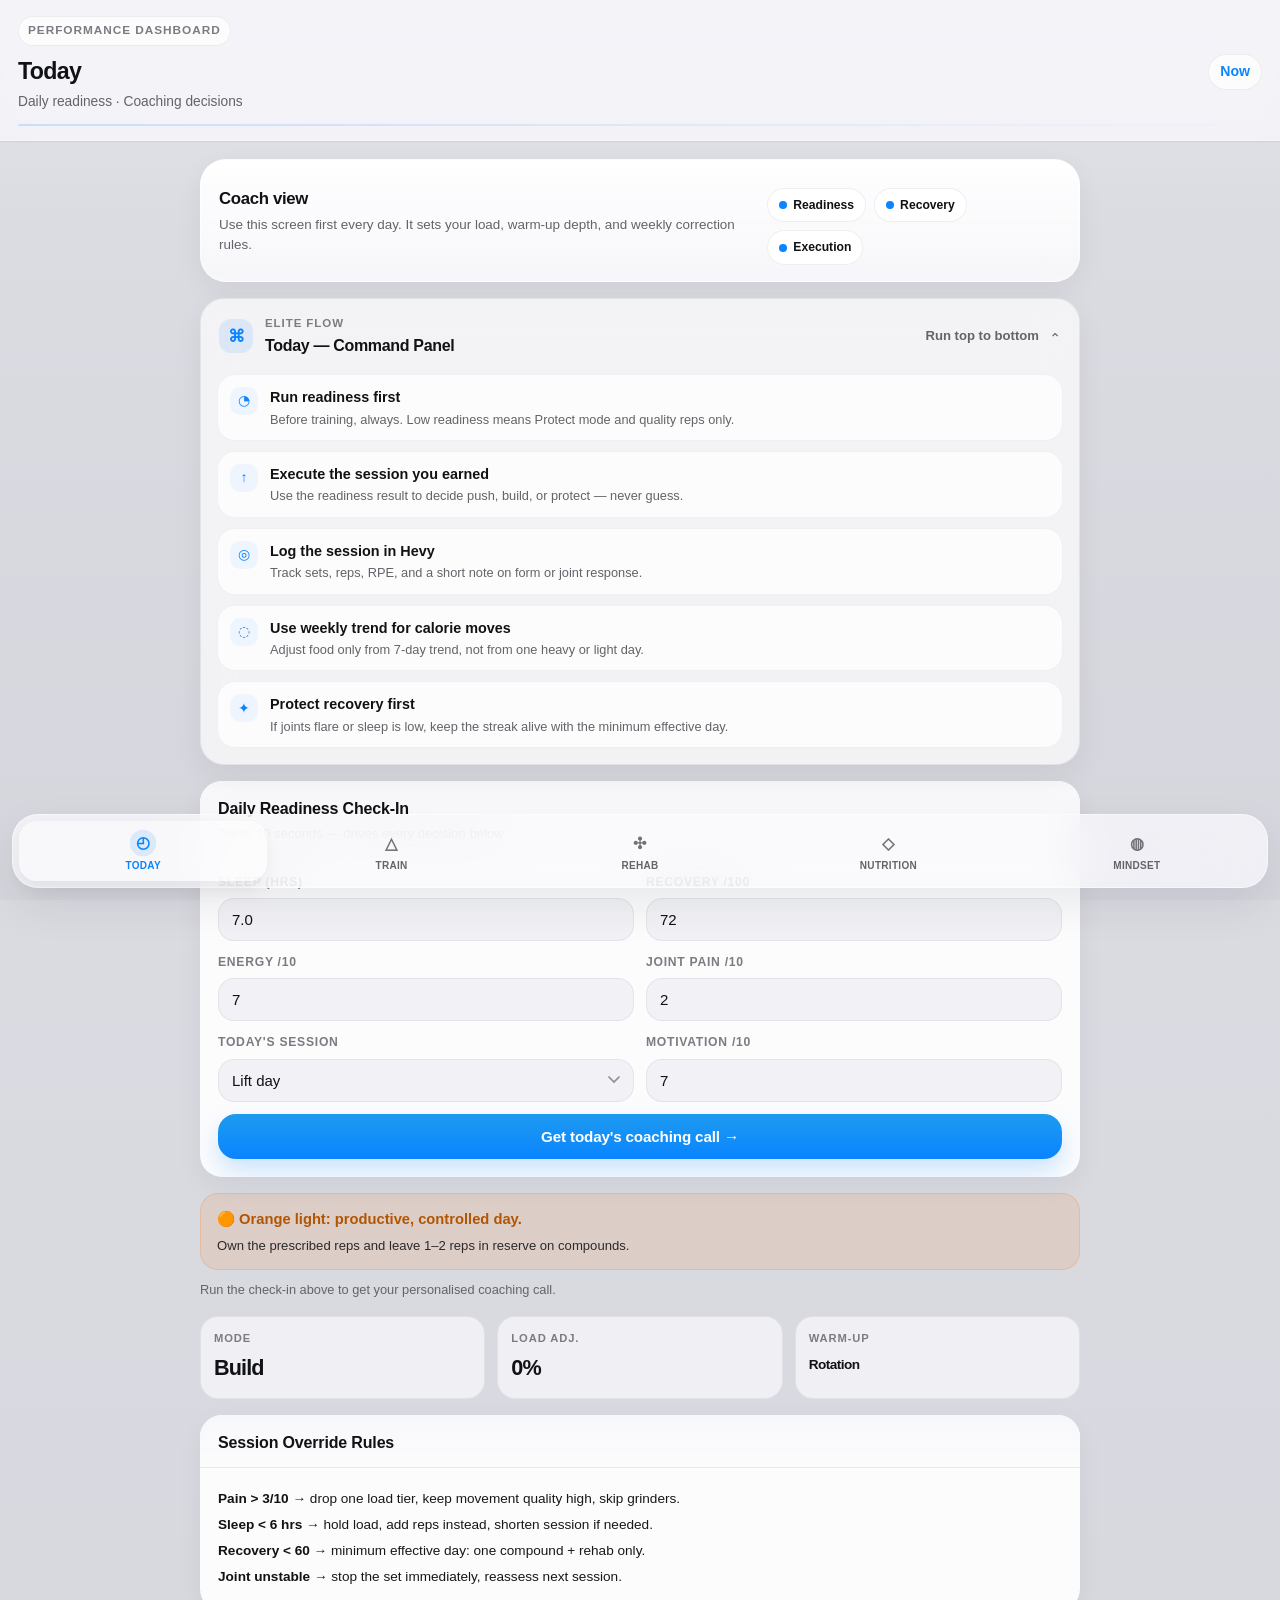
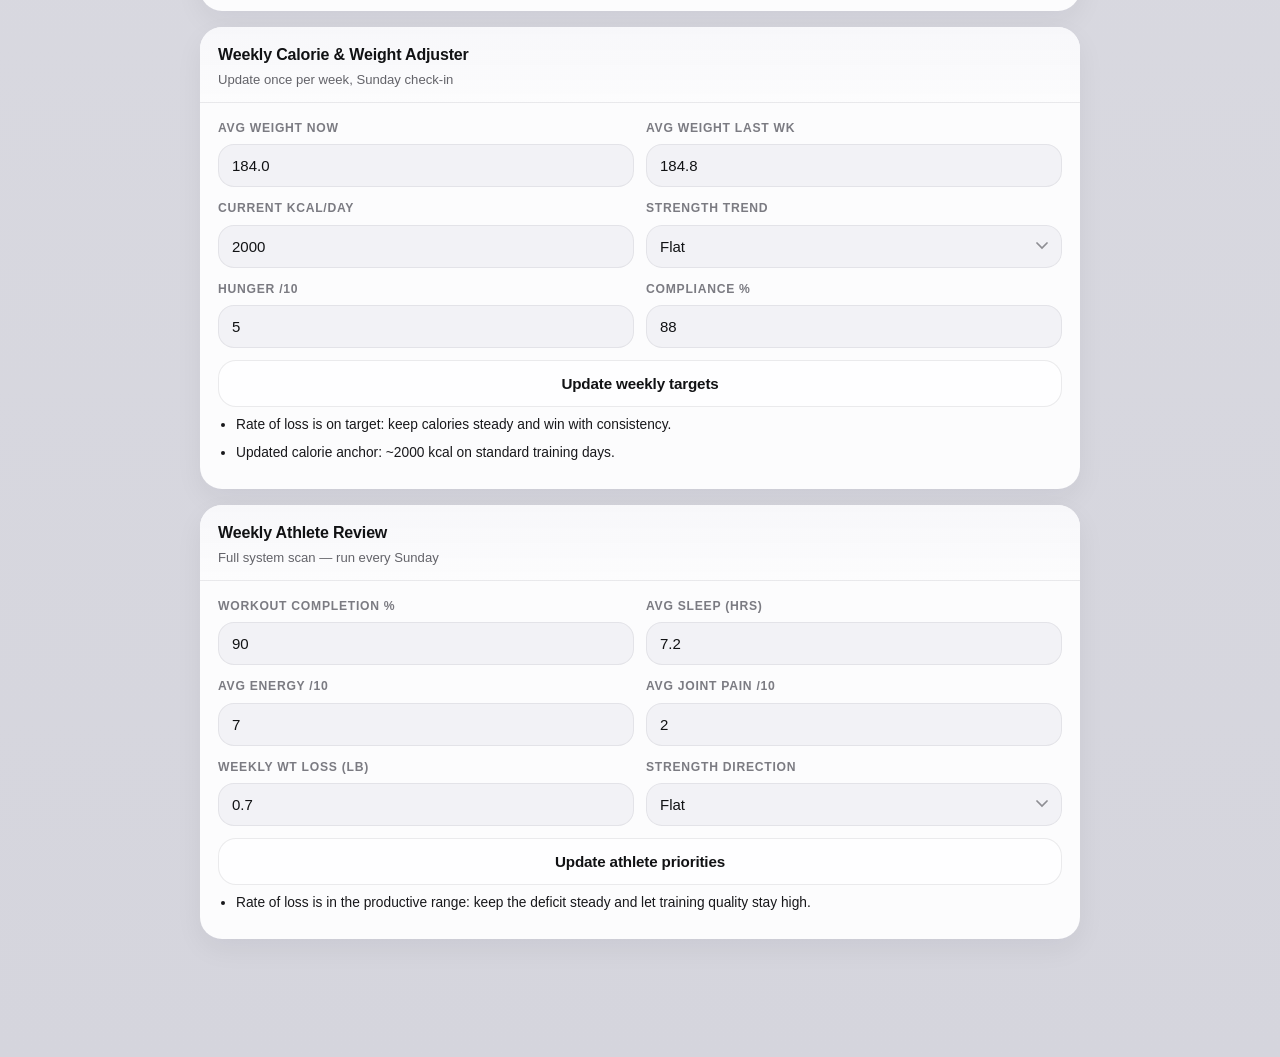
==== commit c81b2a9f: "Enhance command panels and styles for user interface Added styles and command panels for elite flow," ====
--- a/index.html
+++ b/index.html
@@ -349,6 +349,33 @@
   .compact-stats{grid-template-columns:1fr}
 }
 
+
+/* ── ELITE COMMAND PANELS ── */
+.command-card{background:rgba(255,255,255,0.68);border:1px solid rgba(60,60,67,0.08);border-radius:24px;box-shadow:0 10px 30px rgba(15,23,42,0.06);overflow:hidden;backdrop-filter:blur(18px);-webkit-backdrop-filter:blur(18px)}
+.command-card + .command-card{margin-top:10px}
+.command-summary{list-style:none;display:flex;align-items:center;justify-content:space-between;gap:12px;padding:16px 18px;cursor:pointer}
+.command-summary::-webkit-details-marker{display:none}
+.command-summary-main{display:flex;align-items:center;gap:12px;min-width:0}
+.command-icon{width:34px;height:34px;border-radius:12px;background:rgba(10,132,255,0.10);color:#0A84FF;display:flex;align-items:center;justify-content:center;font-size:17px;font-weight:700;flex-shrink:0}
+.command-text{min-width:0}
+.command-kicker{font-size:.72rem;letter-spacing:.08em;text-transform:uppercase;font-weight:700;color:var(--muted-2)}
+.command-title{font-size:1rem;font-weight:780;letter-spacing:-.02em;color:var(--text-2);margin-top:2px}
+.command-state{font-size:.82rem;color:var(--muted);font-weight:600;white-space:nowrap}
+.command-chevron{font-size:.9rem;color:var(--muted);transition:transform .22s ease}
+.command-card[open] .command-chevron{transform:rotate(180deg)}
+.command-body{padding:0 16px 16px}
+.command-list{display:flex;flex-direction:column;gap:10px}
+.command-item{display:flex;gap:12px;align-items:flex-start;padding:12px 12px;border-radius:18px;background:rgba(255,255,255,0.72);border:1px solid rgba(60,60,67,0.06);transition:all .2s ease}
+.command-item .item-icon{width:28px;height:28px;border-radius:10px;background:#EEF5FF;color:#0A84FF;display:flex;align-items:center;justify-content:center;font-size:14px;flex-shrink:0}
+.command-item .item-copy{min-width:0}
+.command-item .item-title{font-size:.9rem;font-weight:700;color:var(--text-2)}
+.command-item .item-note{font-size:.8rem;color:var(--muted);margin-top:2px;line-height:1.35}
+.command-item.priority{background:linear-gradient(180deg, rgba(10,132,255,0.14), rgba(10,132,255,0.07));border-color:rgba(10,132,255,0.22);box-shadow:0 10px 24px rgba(10,132,255,0.10)}
+.command-item.priority .item-icon{background:#0A84FF;color:#fff}
+.command-item.priority .item-title{color:#073b77}
+.command-strip{display:flex;flex-direction:column;gap:10px}
+@media (min-width:721px){.command-grid{display:grid;grid-template-columns:1fr 1fr;gap:12px}.command-grid.single{grid-template-columns:1fr}}
+
 </style>
 </head>
 <body>
@@ -366,11 +393,19 @@
       <div class="hero-meta"><span class="metric-pill"><span class="metric-dot"></span> Readiness</span><span class="metric-pill"><span class="metric-dot"></span> Recovery</span><span class="metric-pill"><span class="metric-dot"></span> Execution</span></div>
     </div>
 
-    <div class="app-strip">
-      <div class="app-tile"><div class="eyebrow">Start here</div><div class="big">Readiness</div><div class="tiny">Run before training</div></div>
-      <div class="app-tile"><div class="eyebrow">Weekly</div><div class="big">Calories</div><div class="tiny">Adjust only on trend</div></div>
-      <div class="app-tile"><div class="eyebrow">Athlete</div><div class="big">Review</div><div class="tiny">Protect recovery first</div></div>
-    </div>
+<details class="command-card" open>
+      <summary class="command-summary">
+        <div class="command-summary-main">
+          <div class="command-icon">⌘</div>
+          <div class="command-text">
+            <div class="command-kicker">Elite flow</div>
+            <div class="command-title">Today — Command Panel</div>
+          </div>
+        </div>
+        <div style="display:flex;align-items:center;gap:10px"><div class="command-state">Run top to bottom</div><div class="command-chevron">⌄</div></div>
+      </summary>
+      <div class="command-body"><div class="command-list"><div class="command-item" id="cmd-today-1"><div class="item-icon">◔</div><div class="item-copy"><div class="item-title">Run readiness first</div><div class="item-note">Before training, always. Low readiness means Protect mode and quality reps only.</div></div></div><div class="command-item" id="cmd-today-2"><div class="item-icon">↑</div><div class="item-copy"><div class="item-title">Execute the session you earned</div><div class="item-note">Use the readiness result to decide push, build, or protect — never guess.</div></div></div><div class="command-item" id="cmd-today-3"><div class="item-icon">◎</div><div class="item-copy"><div class="item-title">Log the session in Hevy</div><div class="item-note">Track sets, reps, RPE, and a short note on form or joint response.</div></div></div><div class="command-item" id="cmd-today-4"><div class="item-icon">◌</div><div class="item-copy"><div class="item-title">Use weekly trend for calorie moves</div><div class="item-note">Adjust food only from 7-day trend, not from one heavy or light day.</div></div></div><div class="command-item" id="cmd-today-5"><div class="item-icon">✦</div><div class="item-copy"><div class="item-title">Protect recovery first</div><div class="item-note">If joints flare or sleep is low, keep the streak alive with the minimum effective day.</div></div></div></div></div>
+    </details>
 
     <!-- READINESS INPUTS -->
     <div class="card">
@@ -474,11 +509,19 @@
       <div class="hero-meta"><span class="metric-pill"><span class="metric-dot"></span> Day flow</span><span class="metric-pill"><span class="metric-dot"></span> RPE</span><span class="metric-pill"><span class="metric-dot"></span> Hevy</span></div>
     </div>
 
-    <div class="app-strip">
-      <div class="app-tile"><div class="eyebrow">Today</div><div class="big">Select day</div><div class="tiny">Follow the weekly wave</div></div>
-      <div class="app-tile"><div class="eyebrow">Session</div><div class="big">Log quality</div><div class="tiny">Top set earns change</div></div>
-      <div class="app-tile"><div class="eyebrow">Progress</div><div class="big">Hevy coach</div><div class="tiny">Reps first, then load</div></div>
-    </div>
+<details class="command-card">
+      <summary class="command-summary">
+        <div class="command-summary-main">
+          <div class="command-icon">⌘</div>
+          <div class="command-text">
+            <div class="command-kicker">Elite flow</div>
+            <div class="command-title">Training — Execution Panel</div>
+          </div>
+        </div>
+        <div style="display:flex;align-items:center;gap:10px"><div class="command-state">Own the quality first</div><div class="command-chevron">⌄</div></div>
+      </summary>
+      <div class="command-body"><div class="command-list"><div class="command-item" id="cmd-train-1"><div class="item-icon">↗</div><div class="item-copy"><div class="item-title">Follow the phase wave</div><div class="item-note">Week dictates the ceiling: build, push, peak, or deload.</div></div></div><div class="command-item" id="cmd-train-2"><div class="item-icon">◉</div><div class="item-copy"><div class="item-title">Top set earns the change</div><div class="item-note">Push compounds to the target RPE, then let clean reps decide the next jump.</div></div></div><div class="command-item" id="cmd-train-3"><div class="item-icon">≈</div><div class="item-copy"><div class="item-title">Back-off sets build the muscle</div><div class="item-note">Drop 10–15% and chase tempo, tension, and stable positions.</div></div></div><div class="command-item" id="cmd-train-4"><div class="item-icon">⊕</div><div class="item-copy"><div class="item-title">Right side gets priority</div><div class="item-note">Start unilateral work on the right and add a little more control or volume there.</div></div></div><div class="command-item" id="cmd-train-5"><div class="item-icon">◇</div><div class="item-copy"><div class="item-title">If form breaks, it does not count</div><div class="item-note">Never buy progression with ugly reps, joint drift, or rushed eccentrics.</div></div></div></div></div>
+    </details>
 
     <!-- DAY SELECTOR -->
     <div class="day-scroll" id="dayScroll">
@@ -639,7 +682,21 @@
       <div class="hero-meta"><span class="metric-pill"><span class="metric-dot"></span> Ankle</span><span class="metric-pill"><span class="metric-dot"></span> Knee</span><span class="metric-pill"><span class="metric-dot"></span> Shoulder</span></div>
     </div>
 
-    <div class="danger-box"><strong>Non-negotiable:</strong> This runs before every lifting session. Choose Format A (15-min full-body) or Format B (single-site rotation, recommended default).</div>
+<details class="command-card">
+      <summary class="command-summary">
+        <div class="command-summary-main">
+          <div class="command-icon">⌘</div>
+          <div class="command-text">
+            <div class="command-kicker">Elite flow</div>
+            <div class="command-title">Rehab — Structural Panel</div>
+          </div>
+        </div>
+        <div style="display:flex;align-items:center;gap:10px"><div class="command-state">Choose the right depth</div><div class="command-chevron">⌄</div></div>
+      </summary>
+      <div class="command-body"><div class="command-list"><div class="command-item" id="cmd-rehab-1"><div class="item-icon">△</div><div class="item-copy"><div class="item-title">Use rotation as the default</div><div class="item-note">Single-site work is the main route for long-term ankle, knee, and shoulder resilience.</div></div></div><div class="command-item" id="cmd-rehab-2"><div class="item-icon">□</div><div class="item-copy"><div class="item-title">Use full-body only when time is tight</div><div class="item-note">Travel, poor sleep, or deload weeks get the 15-minute maintenance block.</div></div></div><div class="command-item" id="cmd-rehab-3"><div class="item-icon">∿</div><div class="item-copy"><div class="item-title">Tempo before load</div><div class="item-note">Slow eccentrics and holds beat heavier weight for tendon remodeling.</div></div></div><div class="command-item" id="cmd-rehab-4"><div class="item-icon">!</div><div class="item-copy"><div class="item-title">Pain above 3 changes the plan</div><div class="item-note">Modify range, drop load, or switch format the moment tissue quality drops.</div></div></div><div class="command-item" id="cmd-rehab-5"><div class="item-icon">○</div><div class="item-copy"><div class="item-title">Build bulletproof tissue, not quick relief</div><div class="item-note">This page exists to make the next 12 months stronger, not just today easier.</div></div></div></div></div>
+    </details>
+
+        <div class="danger-box"><strong>Non-negotiable:</strong> This runs before every lifting session. Choose Format A (15-min full-body) or Format B (single-site rotation, recommended default).</div>
 
     <!-- FORMAT TOGGLE -->
     <div class="segmented">
@@ -705,11 +762,19 @@
       <div class="hero-meta"><span class="metric-pill"><span class="metric-dot"></span> Protein</span><span class="metric-pill"><span class="metric-dot"></span> Timing</span><span class="metric-pill"><span class="metric-dot"></span> Recovery</span></div>
     </div>
 
-    <div class="app-strip">
-      <div class="app-tile"><div class="eyebrow">Protein</div><div class="big">160–175g</div><div class="tiny">Hold every day</div></div>
-      <div class="app-tile"><div class="eyebrow">Lift days</div><div class="big">2,000 kcal</div><div class="tiny">Carbs around training</div></div>
-      <div class="app-tile"><div class="eyebrow">Rest days</div><div class="big">1,750 kcal</div><div class="tiny">Lower carbs only</div></div>
-    </div>
+<details class="command-card">
+      <summary class="command-summary">
+        <div class="command-summary-main">
+          <div class="command-icon">⌘</div>
+          <div class="command-text">
+            <div class="command-kicker">Elite flow</div>
+            <div class="command-title">Nutrition — Fuel Panel</div>
+          </div>
+        </div>
+        <div style="display:flex;align-items:center;gap:10px"><div class="command-state">Repeat the basics</div><div class="command-chevron">⌄</div></div>
+      </summary>
+      <div class="command-body"><div class="command-list"><div class="command-item" id="cmd-nutrition-1"><div class="item-icon">◍</div><div class="item-copy"><div class="item-title">Protein is the anchor</div><div class="item-note">Hit 160–175g every day before you think about cutting anything else.</div></div></div><div class="command-item" id="cmd-nutrition-2"><div class="item-icon">↔</div><div class="item-copy"><div class="item-title">Adjust calories only on trend</div><div class="item-note">Use the weekly average, never one noisy weigh-in.</div></div></div><div class="command-item" id="cmd-nutrition-3"><div class="item-icon">⚡</div><div class="item-copy"><div class="item-title">Protect performance with carbs</div><div class="item-note">If strength or recovery slips, place carbs around training before cutting harder.</div></div></div><div class="command-item" id="cmd-nutrition-4"><div class="item-icon">⋯</div><div class="item-copy"><div class="item-title">Keep meals boring enough to repeat</div><div class="item-note">Simple repeatable meals beat perfect meals you cannot sustain.</div></div></div><div class="command-item" id="cmd-nutrition-5"><div class="item-icon">✓</div><div class="item-copy"><div class="item-title">Adherence wins the phase</div><div class="item-note">A consistent 90% week beats a perfect 2-day sprint every time.</div></div></div></div></div>
+    </details>
 
     <!-- MACRO TARGETS -->
     <div class="stat-grid" style="grid-template-columns:1fr 1fr 1fr">
@@ -815,11 +880,19 @@
       <div class="hero-meta"><span class="metric-pill"><span class="metric-dot"></span> Identity</span><span class="metric-pill"><span class="metric-dot"></span> Defaults</span><span class="metric-pill"><span class="metric-dot"></span> Recovery</span></div>
     </div>
 
-    <div class="app-strip">
-      <div class="app-tile"><div class="eyebrow">Rule</div><div class="big">Never miss 2</div><div class="tiny">Scale, don't disappear</div></div>
-      <div class="app-tile"><div class="eyebrow">Morning</div><div class="big">5 min</div><div class="tiny">Sets the day</div></div>
-      <div class="app-tile"><div class="eyebrow">Identity</div><div class="big">Athlete</div><div class="tiny">Not a dieter</div></div>
-    </div>
+<details class="command-card">
+      <summary class="command-summary">
+        <div class="command-summary-main">
+          <div class="command-icon">⌘</div>
+          <div class="command-text">
+            <div class="command-kicker">Elite flow</div>
+            <div class="command-title">Mindset — Identity Panel</div>
+          </div>
+        </div>
+        <div style="display:flex;align-items:center;gap:10px"><div class="command-state">Use when motivation drops</div><div class="command-chevron">⌄</div></div>
+      </summary>
+      <div class="command-body"><div class="command-list"><div class="command-item" id="cmd-psych-1"><div class="item-icon">∞</div><div class="item-copy"><div class="item-title">You execute systems, not moods</div><div class="item-note">Follow the next action, not whatever your mind negotiates in the moment.</div></div></div><div class="command-item" id="cmd-psych-2"><div class="item-icon">↺</div><div class="item-copy"><div class="item-title">Never miss two in a row</div><div class="item-note">Low-energy days scale down, they do not disappear.</div></div></div><div class="command-item" id="cmd-psych-3"><div class="item-icon">⋂</div><div class="item-copy"><div class="item-title">Use the 5-minute morning protocol</div><div class="item-note">Start the day with water, identity, and a pre-committed food plan.</div></div></div><div class="command-item" id="cmd-psych-4"><div class="item-icon">✳</div><div class="item-copy"><div class="item-title">Minimum effective day beats skipping</div><div class="item-note">One compound, one accessory, rehab, then leave. Keep the chain alive.</div></div></div><div class="command-item" id="cmd-psych-5"><div class="item-icon">☉</div><div class="item-copy"><div class="item-title">Protect recovery before intensity</div><div class="item-note">The fastest way forward is usually cleaner sleep and fewer bad decisions.</div></div></div></div></div>
+    </details>
 
     <div class="danger-box"><strong>Root cause:</strong> Your 6–7 year yo-yo cycle was a systems problem, not a discipline problem. Every failure happened when motivation faded. This page replaces motivation with identity and pre-written behavioral algorithms.</div>
 
@@ -1374,10 +1447,68 @@
 buildRehab();
 buildSupplements();
 buildFailSafes();
+
+function clearCommandPriority(prefix){
+  document.querySelectorAll('[id^="'+prefix+'"]').forEach(el=>el.classList.remove('priority'));
+}
+function setPriority(id){ const node=document.getElementById(id); if(node) node.classList.add('priority'); }
+function updateCommandPanels(){
+  clearCommandPriority('cmd-today-');
+  clearCommandPriority('cmd-train-');
+  clearCommandPriority('cmd-rehab-');
+  clearCommandPriority('cmd-nutrition-');
+  clearCommandPriority('cmd-psych-');
+
+  const mode=(document.getElementById('modeOut')?.textContent||'Build').trim();
+  const warmup=(document.getElementById('warmupOut')?.textContent||'Rotation').trim();
+  const phaseWeek=document.getElementById('phaseWeek')?.value||'1';
+  const phaseRecovery=document.getElementById('phaseRecovery')?.value||'normal';
+  const phaseJoint=document.getElementById('phaseJointFlag')?.value||'quiet';
+  const phaseGoal=document.getElementById('phaseGoal')?.value||'cut';
+  const strengthTrend=document.getElementById('strengthTrend')?.value||'flat';
+  const weeklyStrength=document.getElementById('weeklyStrength')?.value||'flat';
+
+  if(mode==='Protect'){
+    setPriority('cmd-today-5');
+    setPriority('cmd-psych-5');
+  } else if(mode==='Push'){
+    setPriority('cmd-today-2');
+    setPriority('cmd-psych-1');
+  } else {
+    setPriority('cmd-today-1');
+    setPriority('cmd-psych-4');
+  }
+  setPriority('cmd-today-3');
+
+  if(phaseJoint==='angry' || phaseRecovery==='poor'){
+    setPriority('cmd-train-5');
+    setPriority('cmd-rehab-4');
+  } else if(phaseWeek==='4'){
+    setPriority('cmd-train-1');
+    setPriority('cmd-rehab-2');
+  } else if(phaseWeek==='3'){
+    setPriority('cmd-train-2');
+    setPriority('cmd-rehab-1');
+  } else {
+    setPriority('cmd-train-3');
+    setPriority('cmd-rehab-1');
+  }
+  if(warmup.includes('Full')) setPriority('cmd-rehab-2'); else setPriority('cmd-rehab-1');
+
+  if((strengthTrend==='down' || weeklyStrength==='down') && phaseGoal!=='build'){
+    setPriority('cmd-nutrition-3');
+  } else if(phaseGoal==='cut'){
+    setPriority('cmd-nutrition-2');
+  } else {
+    setPriority('cmd-nutrition-1');
+  }
+  setPriority('cmd-nutrition-5');
+}
+
 runReadiness();
 runWeekly();
 runAthleteReview();
 runPhaseWave();
 </script>
 </body>
-</html>+</html>
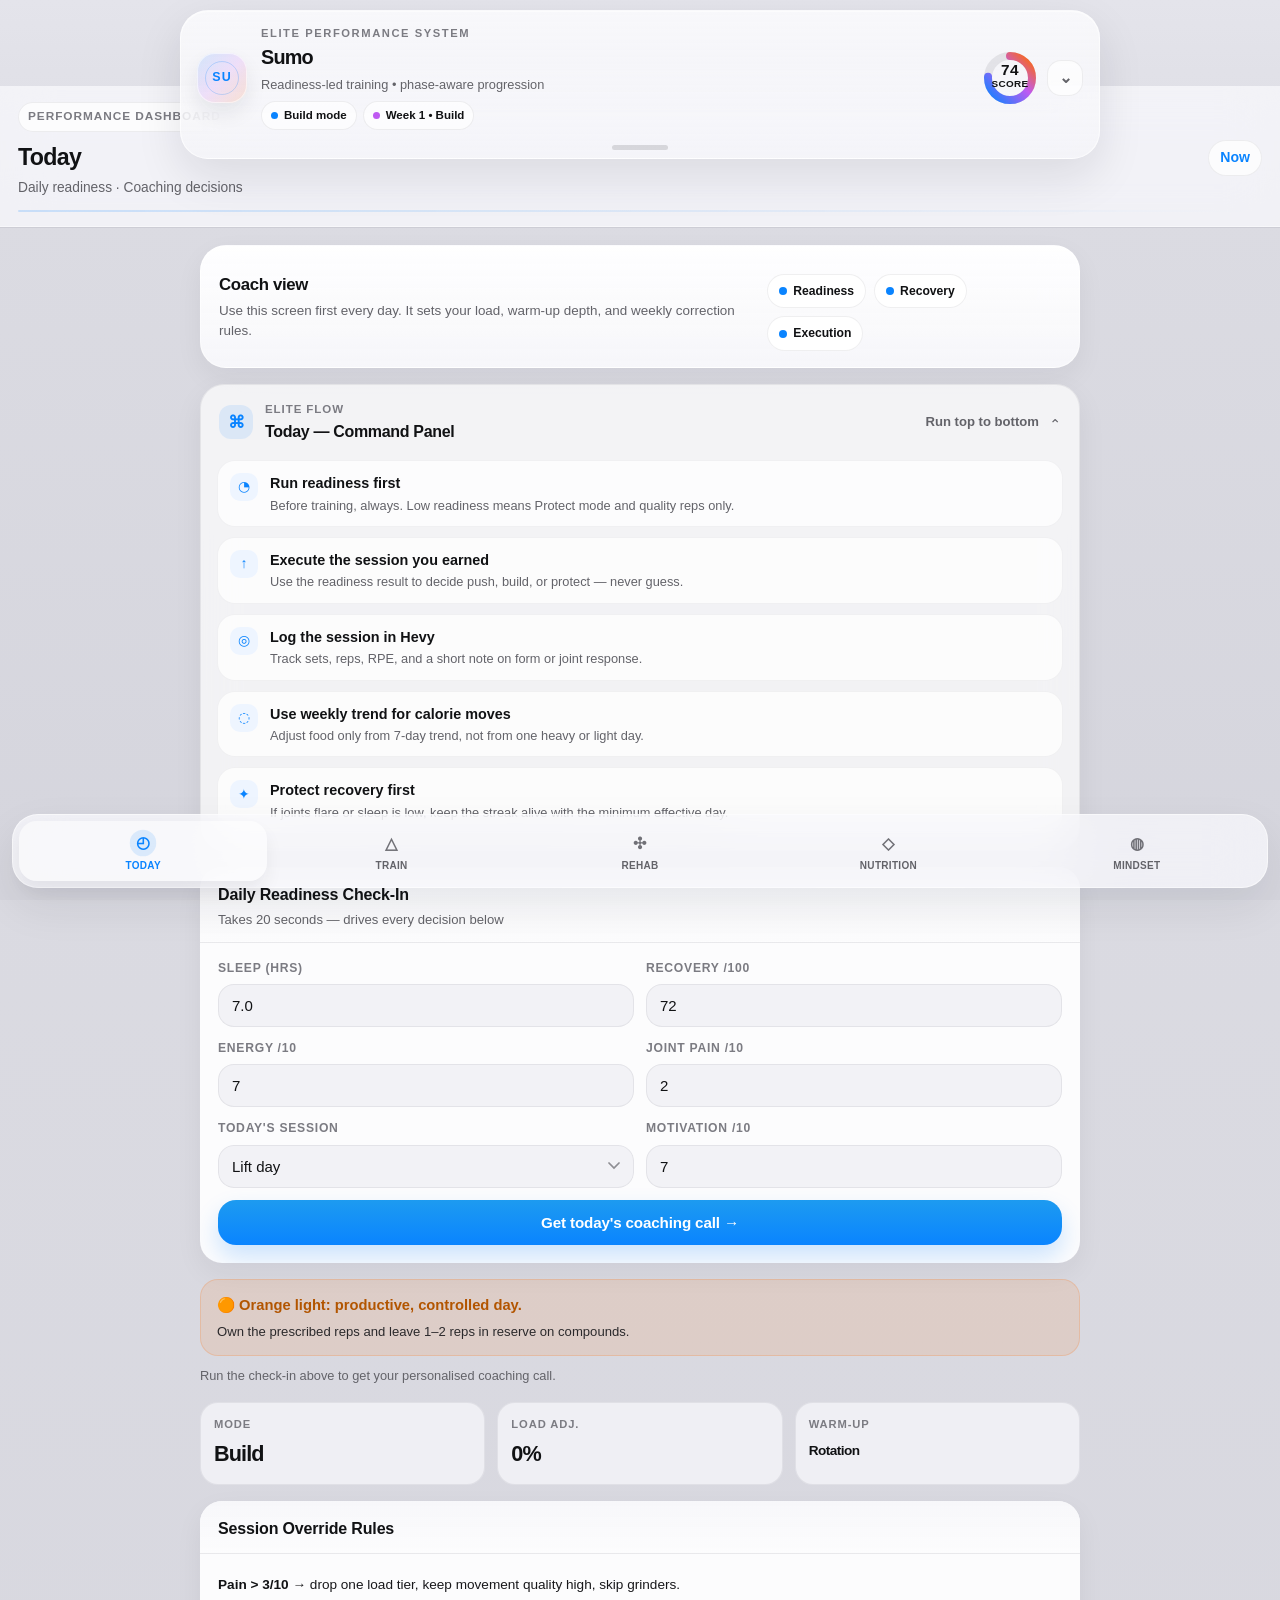
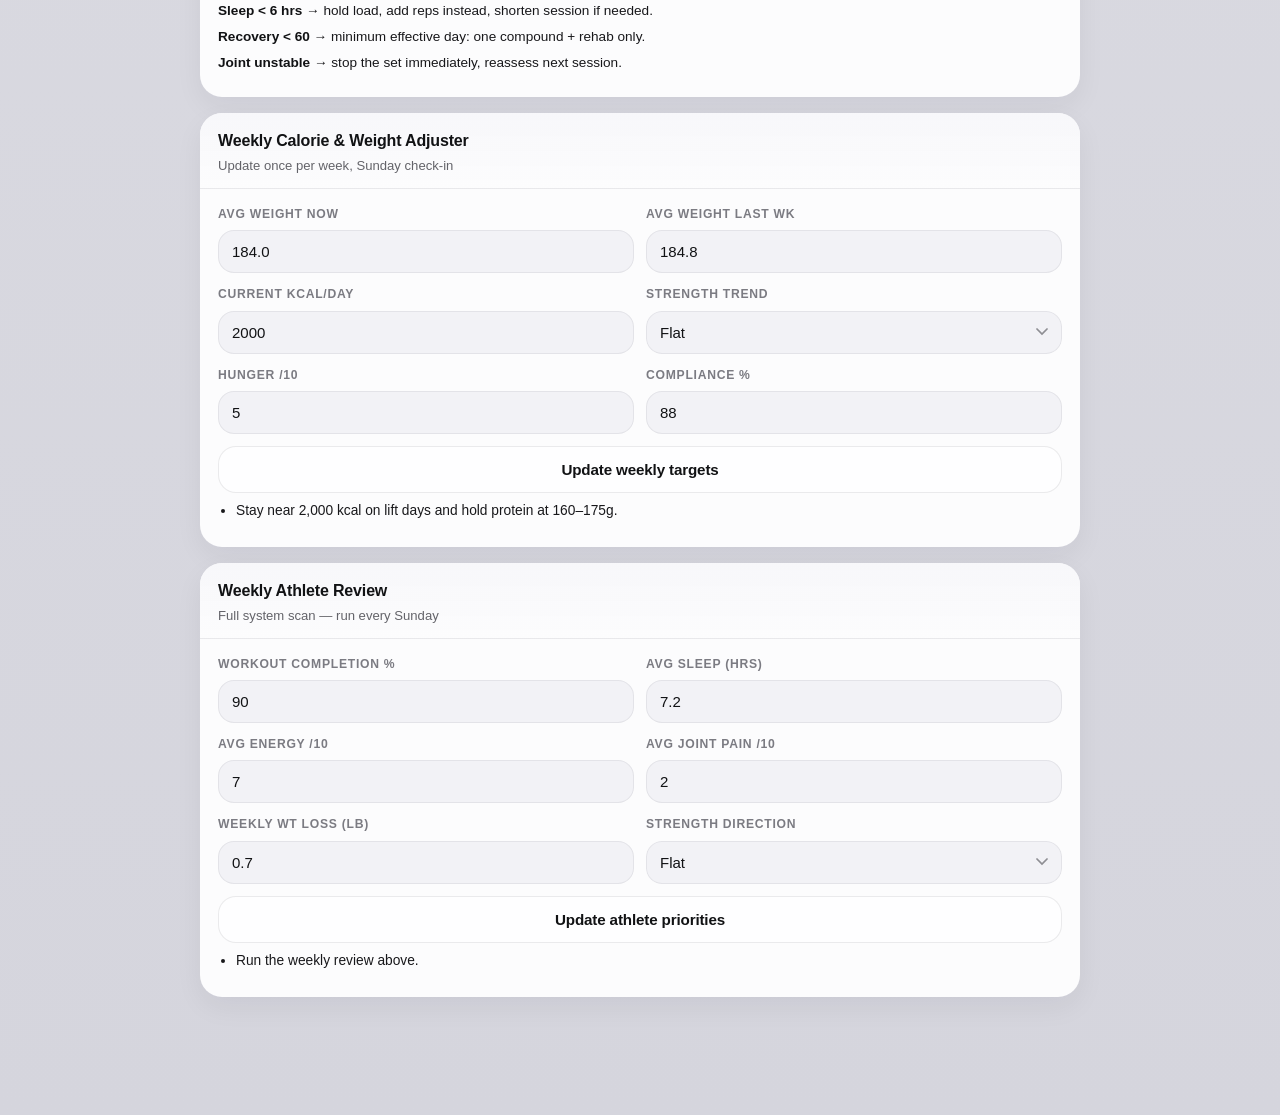
==== commit a079e8d8: "Updated header" ====
--- a/index.html
+++ b/index.html
@@ -302,6 +302,20 @@
 .priority-list{margin:0;padding:0 0 0 18px}
 .priority-list li{margin:8px 0;font-size:.86rem;line-height:1.48}
 
+
+.primer-card{background:linear-gradient(180deg,rgba(10,132,255,0.06),rgba(255,255,255,0.55));border:1px solid rgba(10,132,255,0.14);border-radius:22px;box-shadow:var(--shadow-sm);overflow:hidden;margin:10px 0 12px}
+.primer-head{display:flex;justify-content:space-between;align-items:flex-start;gap:10px;padding:14px 16px 12px;border-bottom:1px solid rgba(60,60,67,0.08)}
+.primer-title{font-size:.9rem;font-weight:800;color:var(--text-2)}
+.primer-sub{font-size:.78rem;color:var(--muted);margin-top:2px}
+.primer-grid{display:grid;grid-template-columns:1fr;gap:0}
+.primer-step{padding:12px 16px;border-bottom:1px solid rgba(60,60,67,0.08)}
+.primer-step:last-child{border-bottom:none}
+.primer-label{font-size:.72rem;font-weight:800;text-transform:uppercase;letter-spacing:.07em;color:var(--muted-2);margin-bottom:4px}
+.primer-dose{font-size:.88rem;font-weight:700;color:var(--text-2);margin-bottom:4px}
+.primer-why{font-size:.8rem;color:var(--muted);line-height:1.45}
+.primer-foot{padding:12px 16px;background:rgba(255,255,255,0.54);font-size:.79rem;color:var(--muted)}
+.primer-chip{display:inline-flex;align-items:center;gap:6px;padding:5px 10px;border-radius:999px;background:rgba(255,255,255,0.74);border:1px solid rgba(60,60,67,0.1);font-size:.74rem;font-weight:700;color:var(--text-2)}
+
 /* ── HEVY OS ── */
 .hevy-result{background:#FBFBFD;border:none;border-radius:18px;padding:14px;box-shadow:inset 0 0 0 1px rgba(60,60,67,0.08)}
 .hevy-label{font-size:.72rem;font-weight:700;text-transform:uppercase;letter-spacing:.06em;color:var(--muted-2);margin-bottom:5px}
@@ -376,9 +390,223 @@
 .command-strip{display:flex;flex-direction:column;gap:10px}
 @media (min-width:721px){.command-grid{display:grid;grid-template-columns:1fr 1fr;gap:12px}.command-grid.single{grid-template-columns:1fr}}
 
+
+/* ── SUMO ELITE GLOBAL HEADER ── */
+:root{
+  --header-h:86px;
+}
+.sumo-header{
+  position:fixed;top:0;left:0;right:0;z-index:140;
+  padding:calc(10px + env(safe-area-inset-top)) 14px 10px;
+  pointer-events:none;
+}
+.sumo-header__shell{
+  pointer-events:auto;
+  max-width:920px;margin:0 auto;
+  background:linear-gradient(180deg, rgba(255,255,255,0.76), rgba(245,245,248,0.68));
+  border:1px solid rgba(255,255,255,0.62);
+  box-shadow:0 18px 46px rgba(15,23,42,0.10), inset 0 1px 0 rgba(255,255,255,0.55);
+  border-radius:28px;
+  backdrop-filter:saturate(180%) blur(28px);
+  -webkit-backdrop-filter:saturate(180%) blur(28px);
+  overflow:hidden;
+}
+.sumo-header__top{
+  display:grid;grid-template-columns:auto 1fr auto;align-items:center;gap:14px;
+  padding:14px 16px 14px 16px;
+}
+.sumo-avatar{
+  width:50px;height:50px;border-radius:18px;
+  background:linear-gradient(135deg, rgba(10,132,255,0.15), rgba(191,90,242,0.15) 50%, rgba(255,106,0,0.16));
+  box-shadow:inset 0 0 0 1px rgba(255,255,255,0.58), 0 10px 20px rgba(15,23,42,0.08);
+  display:flex;align-items:center;justify-content:center;
+}
+.sumo-avatar__ring{
+  width:34px;height:34px;border-radius:50%;
+  border:1.5px solid rgba(10,132,255,0.22);
+  display:flex;align-items:center;justify-content:center;
+  color:var(--blue);font-weight:800;font-size:.78rem;letter-spacing:.08em;
+}
+.sumo-identity{min-width:0}
+.sumo-kicker{
+  font-size:.7rem;font-weight:800;letter-spacing:.14em;text-transform:uppercase;color:var(--muted-2);
+}
+.sumo-name-row{display:flex;align-items:center;gap:10px;flex-wrap:wrap}
+.sumo-name{
+  font-size:1.24rem;font-weight:800;letter-spacing:-.04em;color:var(--text-2);margin-top:1px;
+}
+.sumo-sub{
+  font-size:.8rem;color:var(--muted);margin-top:2px;
+}
+.sumo-chip-row{display:flex;flex-wrap:wrap;gap:6px;margin-top:7px}
+.sumo-chip{
+  display:inline-flex;align-items:center;gap:6px;padding:6px 10px;border-radius:999px;
+  background:rgba(255,255,255,0.68);color:var(--text-2);font-size:.72rem;font-weight:700;
+  box-shadow:inset 0 0 0 1px rgba(60,60,67,0.08);
+}
+.sumo-chip__dot{width:7px;height:7px;border-radius:50%;background:var(--blue)}
+.sumo-status{
+  display:flex;align-items:center;gap:10px;
+}
+.sumo-progress{
+  position:relative;width:54px;height:54px;flex-shrink:0;
+}
+.sumo-progress svg{width:54px;height:54px;transform:rotate(-90deg)}
+.sumo-progress .bg{fill:none;stroke:rgba(60,60,67,0.10);stroke-width:8}
+.sumo-progress .fg{fill:none;stroke:url(#sumoGradient);stroke-width:8;stroke-linecap:round;stroke-dasharray:138.23;stroke-dashoffset:34;transition:stroke-dashoffset .35s ease}
+.sumo-progress__label{
+  position:absolute;inset:0;display:flex;flex-direction:column;align-items:center;justify-content:center;
+  font-size:.62rem;font-weight:800;color:var(--text-2);letter-spacing:.04em;text-transform:uppercase;
+}
+.sumo-progress__label strong{font-size:.96rem;line-height:.95;color:var(--text-2)}
+.sumo-toggle{
+  width:36px;height:36px;border:none;border-radius:14px;
+  background:rgba(255,255,255,0.7);box-shadow:inset 0 0 0 1px rgba(60,60,67,0.08);
+  color:var(--muted);font-size:1rem;font-weight:800;
+}
+.sumo-handle{
+  height:14px;display:flex;justify-content:center;align-items:center;margin-top:-4px;margin-bottom:4px;
+}
+.sumo-handle::before{
+  content:'';width:56px;height:5px;border-radius:999px;background:rgba(60,60,67,0.16);
+}
+.sumo-header__expand{
+  max-height:0;overflow:hidden;transition:max-height .32s ease,padding .28s ease,opacity .22s ease;
+  opacity:0;padding:0 16px;
+}
+.sumo-header.expanded .sumo-header__expand{
+  max-height:320px;opacity:1;padding:4px 16px 16px;
+}
+.sumo-command-grid{
+  display:grid;grid-template-columns:1.1fr .9fr;gap:12px;
+}
+.sumo-panel{
+  background:rgba(255,255,255,0.62);
+  box-shadow:inset 0 0 0 1px rgba(60,60,67,0.08);
+  border-radius:22px;padding:14px 14px 13px;
+}
+.sumo-panel__title{
+  display:flex;align-items:center;justify-content:space-between;gap:8px;
+  margin-bottom:10px;font-size:.78rem;font-weight:800;letter-spacing:.08em;text-transform:uppercase;color:var(--muted-2);
+}
+.sumo-panel__list{display:flex;flex-direction:column;gap:9px}
+.sumo-mini-item{
+  display:flex;gap:10px;align-items:flex-start;padding:10px 10px;border-radius:16px;
+  background:rgba(255,255,255,0.74);box-shadow:inset 0 0 0 1px rgba(60,60,67,0.05);
+}
+.sumo-mini-item.active{
+  background:linear-gradient(180deg, rgba(10,132,255,0.15), rgba(10,132,255,0.08));
+  box-shadow:inset 0 0 0 1px rgba(10,132,255,0.16), 0 10px 18px rgba(10,132,255,0.08);
+}
+.sumo-mini-icon{
+  width:26px;height:26px;border-radius:10px;display:flex;align-items:center;justify-content:center;
+  background:#EEF5FF;color:var(--blue);font-size:.82rem;font-weight:800;flex-shrink:0;
+}
+.sumo-mini-item.active .sumo-mini-icon{background:var(--blue);color:#fff}
+.sumo-mini-title{font-size:.84rem;font-weight:700;color:var(--text-2)}
+.sumo-mini-note{font-size:.76rem;color:var(--muted);line-height:1.35;margin-top:2px}
+.sumo-metrics{display:grid;grid-template-columns:1fr 1fr;gap:10px}
+.sumo-metric{
+  padding:12px;border-radius:18px;background:rgba(255,255,255,0.74);
+  box-shadow:inset 0 0 0 1px rgba(60,60,67,0.06);
+}
+.sumo-metric__k{font-size:.68rem;font-weight:800;letter-spacing:.08em;text-transform:uppercase;color:var(--muted-2)}
+.sumo-metric__v{font-size:1.05rem;font-weight:800;color:var(--text-2);letter-spacing:-.03em;margin-top:5px}
+.sumo-metric__s{font-size:.74rem;color:var(--muted);margin-top:3px}
+.sumo-header .sumo-action{
+  margin-top:10px;padding:11px 13px;border-radius:18px;background:rgba(255,255,255,0.78);
+  box-shadow:inset 0 0 0 1px rgba(60,60,67,0.06);
+  font-size:.82rem;color:var(--text-2);
+}
+.page{padding-top:calc(var(--header-h) + env(safe-area-inset-top))}
+body.header-expanded .page{padding-top:calc(var(--header-h) + 210px + env(safe-area-inset-top))}
+body.header-expanded .sumo-toggle{transform:rotate(180deg)}
+@media (max-width:720px){
+  .sumo-header{padding-left:10px;padding-right:10px}
+  .sumo-header__top{grid-template-columns:auto 1fr auto;gap:10px;padding:12px 12px 12px}
+  .sumo-status{gap:8px}
+  .sumo-progress,.sumo-progress svg{width:48px;height:48px}
+  .sumo-progress .bg,.sumo-progress .fg{stroke-width:7}
+  .sumo-command-grid{grid-template-columns:1fr}
+  .sumo-panel{padding:13px 12px}
+  .sumo-name{font-size:1.1rem}
+  body.header-expanded .page{padding-top:calc(var(--header-h) + 300px + env(safe-area-inset-top))}
+}
+
 </style>
 </head>
 <body>
+
+<div class="sumo-header" id="sumoHeader">
+  <div class="sumo-header__shell" id="sumoHeaderShell">
+    <div class="sumo-header__top" id="sumoHeaderTop">
+      <div class="sumo-avatar">
+        <div class="sumo-avatar__ring">SU</div>
+      </div>
+      <div class="sumo-identity">
+        <div class="sumo-kicker">Elite performance system</div>
+        <div class="sumo-name-row">
+          <div class="sumo-name">Sumo</div>
+        </div>
+        <div class="sumo-sub" id="sumoSubline">Readiness-led training • phase-aware progression</div>
+        <div class="sumo-chip-row">
+          <div class="sumo-chip"><span class="sumo-chip__dot" id="sumoModeDot"></span><span id="sumoModeChip">Build mode</span></div>
+          <div class="sumo-chip"><span class="sumo-chip__dot" style="background:var(--purple)"></span><span id="sumoWaveChip">Week 1 • Build</span></div>
+        </div>
+      </div>
+      <div class="sumo-status">
+        <div class="sumo-progress" aria-label="System progress">
+          <svg viewBox="0 0 54 54" aria-hidden="true">
+            <defs>
+              <linearGradient id="sumoGradient" x1="0%" y1="0%" x2="100%" y2="100%">
+                <stop offset="0%" stop-color="#0A84FF"></stop>
+                <stop offset="55%" stop-color="#BF5AF2"></stop>
+                <stop offset="100%" stop-color="#FF6A00"></stop>
+              </linearGradient>
+            </defs>
+            <circle class="bg" cx="27" cy="27" r="22"></circle>
+            <circle class="fg" id="sumoProgressRing" cx="27" cy="27" r="22"></circle>
+          </svg>
+          <div class="sumo-progress__label"><strong id="sumoProgressValue">74</strong><span>score</span></div>
+        </div>
+        <button class="sumo-toggle" id="sumoHeaderToggle" aria-expanded="false" aria-controls="sumoHeaderExpand">⌄</button>
+      </div>
+    </div>
+    <div class="sumo-handle" id="sumoSwipeHandle" aria-hidden="true"></div>
+    <div class="sumo-header__expand" id="sumoHeaderExpand">
+      <div class="sumo-command-grid">
+        <div class="sumo-panel">
+          <div class="sumo-panel__title"><span>Mini command center</span><span id="sumoPriorityBadge">Today</span></div>
+          <div class="sumo-panel__list">
+            <div class="sumo-mini-item active" id="sumoCmd1">
+              <div class="sumo-mini-icon">◔</div>
+              <div><div class="sumo-mini-title" id="sumoCmd1Title">Run readiness first</div><div class="sumo-mini-note" id="sumoCmd1Note">Check the body before you decide the day.</div></div>
+            </div>
+            <div class="sumo-mini-item" id="sumoCmd2">
+              <div class="sumo-mini-icon">△</div>
+              <div><div class="sumo-mini-title" id="sumoCmd2Title">Use the wave to set the ceiling</div><div class="sumo-mini-note" id="sumoCmd2Note">Build, push, peak, or deload should shape the session.</div></div>
+            </div>
+            <div class="sumo-mini-item" id="sumoCmd3">
+              <div class="sumo-mini-icon">◎</div>
+              <div><div class="sumo-mini-title" id="sumoCmd3Title">Log the outcome in Hevy</div><div class="sumo-mini-note" id="sumoCmd3Note">Use clean reps, pain, and RPE to earn the next move.</div></div>
+            </div>
+          </div>
+        </div>
+        <div class="sumo-panel">
+          <div class="sumo-panel__title"><span>Live system view</span><span id="sumoPageName">Today</span></div>
+          <div class="sumo-metrics">
+            <div class="sumo-metric"><div class="sumo-metric__k">Priority</div><div class="sumo-metric__v" id="sumoPriority">Readiness</div><div class="sumo-metric__s" id="sumoPriorityNote">Run before training</div></div>
+            <div class="sumo-metric"><div class="sumo-metric__k">Current wave</div><div class="sumo-metric__v" id="sumoWaveWeek">Week 1</div><div class="sumo-metric__s" id="sumoWaveNote">Build week</div></div>
+            <div class="sumo-metric"><div class="sumo-metric__k">Mode</div><div class="sumo-metric__v" id="sumoMode">Build</div><div class="sumo-metric__s" id="sumoModeNote">Quality before load</div></div>
+            <div class="sumo-metric"><div class="sumo-metric__k">Warm-up</div><div class="sumo-metric__v" id="sumoWarmup">Rotation</div><div class="sumo-metric__s">Protect old injuries first</div></div>
+          </div>
+          <div class="sumo-action" id="sumoActionText"><strong>Today’s lens:</strong> earn the next step with clean execution, not force.</div>
+        </div>
+      </div>
+    </div>
+  </div>
+</div>
+
 
 <!-- PAGE: TODAY -->
 <div class="page active" id="page-today">
@@ -546,10 +774,12 @@
     <!-- DAY PANELS -->
     <div id="d1">
       <div class="info"><strong>Monday Push</strong> — Neural primer sets on bench + shoulder press. Left shoulder monitored every set. Post-session: 12–15 min Zone 2.</div>
+      <div id="d1-primer"></div>
       <div id="d1-exercises"></div>
     </div>
     <div id="d2" style="display:none">
       <div class="info"><strong>Tuesday Pull</strong> — Neural primers on pull-ups + rows. Lumbar-protective positions throughout. Aggressive arm volume for muscle memory.</div>
+      <div id="d2-primer"></div>
       <div id="d2-exercises"></div>
     </div>
     <div id="d3" style="display:none">
@@ -557,14 +787,17 @@
     </div>
     <div id="d4" style="display:none">
       <div class="info"><strong>Thursday Legs</strong> — Neural primers on RDL. Right side starts every unilateral movement. Right calf gets 1 extra set when pain ≤ 3/10.</div>
+      <div id="d4-primer"></div>
       <div id="d4-exercises"></div>
     </div>
     <div id="d5" style="display:none">
       <div class="info"><strong>Friday Upper Hypertrophy</strong> — Shape day, not strength day. Higher reps, quality contractions, arm and shoulder aesthetics. Post-session: Zone 2 + full meal before Saturday hike.</div>
+      <div id="d5-primer"></div>
       <div id="d5-exercises"></div>
     </div>
     <div id="d6" style="display:none">
       <div class="info" style="background:rgba(74,222,128,.08);border-color:rgba(74,222,128,.24)">🥾 <strong>Saturday Hike + Arms</strong> — Hike is the primary stimulus. Arm work follows 1–2 hrs after the hike. Pre-hike: 8 min ankle warm-up. Fuel: +300–400 kcal extra today.</div>
+      <div id="d6-primer"></div>
       <div id="d6-exercises"></div>
     </div>
     <div id="d7" style="display:none">
@@ -739,10 +972,11 @@
     <div class="card">
       <div class="card-header"><div class="card-title">Neural Primer Protocol</div><div class="card-sub">Mandatory before every compound lift</div></div>
       <div class="card-body">
-        <div class="warn-box" style="margin-bottom:10px"><strong>Compounds only</strong> — bench, RDL, pull-ups, DB shoulder press. Never run primers on isolation work.</div>
-        <div class="ex-row"><span class="key">Primer 1</span><span class="v">40% load · 5 reps explosive · 3-sec eccentric · 60 sec rest</span></div>
-        <div class="ex-row"><span class="key">Primer 2</span><span class="v">60% load · 3–4 reps controlled · 90 sec rest</span></div>
-        <div class="ex-row"><span class="key">Work Set 1</span><span class="v">100% working weight — nervous system fully primed</span></div>
+        <div class="warn-box" style="margin-bottom:10px"><strong>Compounds only</strong> — primers belong before bench, pull-ups, rows, RDLs, presses, and hike-day arm work when you are already fatigued. Never turn the primer into conditioning.</div>
+        <div class="ex-row"><span class="key">Primer intent</span><span class="v">Wake up force production, center the joint, and expose instability before the first work set.</span></div>
+        <div class="ex-row"><span class="key">Default structure</span><span class="v">Round 1 = light patterning · Round 2 = moderate neural wake-up · Work Set 1 = full training load</span></div>
+        <div class="ex-row"><span class="key">Your custom rule</span><span class="v">Each training day now has its own primer based on your injuries and physique goal: shoulder-safe push days, lat-width pull days, knee/ankle-protected leg days, and arm-pump primers after hiking.</span></div>
+        <div class="ex-row"><span class="key">Abort rule</span><span class="v">If the primer feels unstable or pain rises above 3/10, immediately downgrade that session to Build or Protect mode.</span></div>
       </div>
     </div>
 
@@ -980,11 +1214,13 @@
 <script>
 /* ─── NAV ─── */
 function showPage(id,btn){
+  sumoState.page=id;
   document.querySelectorAll('.page').forEach(p=>p.classList.remove('active'));
   document.querySelectorAll('.bnav__btn').forEach(b=>b.classList.remove('active'));
   document.getElementById('page-'+id).classList.add('active');
   btn.classList.add('active');
   pulse([btn, document.getElementById('page-'+id).querySelector('.page-header')]);
+  refreshSumoHeader();
   window.scrollTo({top:0,behavior:'smooth'});
 }
 
@@ -1063,7 +1299,13 @@
   el('modeOut').textContent=mode;
   el('loadOut').textContent=load;
   el('warmupOut').textContent=warmup;
-  pulse(['decisionBanner','modeOut','loadOut','warmupOut']);
+  sumoState.mode=mode;
+  sumoState.warmup=warmup;
+  sumoState.score=Math.max(28, Math.min(98, Math.round(score)));
+  sumoState.priority='Readiness';
+  sumoState.priorityNote=mode==='Protect'?'Protect mode takes priority now':mode==='Push'?'Green light—earn the next jump':'Build mode—quality comes first';
+  refreshSumoHeader();
+  pulse(['decisionBanner','modeOut','loadOut','warmupOut','sumoHeaderShell']);
 }
 
 /* ─── WEEKLY ENGINE ─── */
@@ -1186,8 +1428,15 @@
   el('phaseRpeOut').textContent=rpe;
   el('phaseNutritionOut').textContent=nutrition;
   el('phaseCoachText').textContent=coach;
+  sumoState.waveWeek='Week '+week;
+  sumoState.waveName=week==='1'?'Build':week==='2'?'Push':week==='3'?'Peak':'Deload';
+  if(recovery==='poor'||joints==='angry') sumoState.priority='Recovery override';
+  else sumoState.priority='Phase wave';
+  sumoState.priorityNote=week==='4'?'Deload and resensitize':banner;
+  sumoState.score = week==='4' ? 68 : week==='3' ? 88 : week==='2' ? 82 : 76;
+  refreshSumoHeader();
   document.querySelectorAll('.week-block').forEach((b,i)=>{b.classList.toggle('active',String(i+1)===week);});
-  pulse(['phaseBanner','phaseEmphasisOut','phaseCompoundOut','phaseRpeOut','phaseNutritionOut','phaseCoachText']);
+  pulse(['phaseBanner','phaseEmphasisOut','phaseCompoundOut','phaseRpeOut','phaseNutritionOut','phaseCoachText','sumoHeaderShell']);
 }
 function resetPhaseWave(){
   el('phaseWeek').value='1';el('phaseGoal').value='cut';el('phaseRecovery').value='normal';
@@ -1323,6 +1572,54 @@
   if(toggle) toggle.classList.toggle('open', b.classList.contains('open'));
 }
 
+const primerDays={
+  d1:{icon:'⚡',title:'Push-Day Neural Primer',sub:'Shoulder-safe force production for chest, upper chest, and triceps',chip:'Shoulder centering first',footer:'If the left shoulder feels unstable during Round 2, drop pressing load 5–10% and keep every press neutral-grip or pain-free only.',steps:[
+    {label:'Round 1 — Pattern',dose:'Push-Up Plus × 8 + Bench Press @ ~35–40% × 5',why:'Switches on serratus and scap control so the shoulder stays centered before heavy pressing.'},
+    {label:'Round 2 — Neural Wake-Up',dose:'Bench Press @ ~55–60% × 3 explosive reps + High-Incline Neutral-Grip DB Press × 4 light reps',why:'Primes chest-triceps output while rehearsing the safer shoulder path you need for upper-chest growth.'},
+    {label:'Go/No-Go Check',dose:'1 breath, rate shoulder stability 0–10',why:'Only push load if the shoulder feels quiet, stacked, and faster than the empty-bar set.'}
+  ]},
+  d2:{icon:'🪽',title:'Pull-Day Neural Primer',sub:'Lat-width activation plus elbow-friendly biceps recruitment for your V-taper',chip:'Lat drive > arm takeover',footer:'If you feel biceps or forearms more than lats during the primer, keep your first pull-up and row sets lighter and drive elbows toward hips.',steps:[
+    {label:'Round 1 — Scap Lock-In',dose:'Scap Pull-Ups × 5 + Chest-Supported Rear Delt Raise × 8 light reps',why:'Sets the shoulder blades so pull-ups load the back instead of irritating the shoulder or neck.'},
+    {label:'Round 2 — Width Primer',dose:'Pull-Ups or band-assisted pull-ups × 3 + Chest-Supported Row @ ~50–60% × 5',why:'Wakes up lats and mid-back together so the session builds width first and arm detail second.'},
+    {label:'Arm Bias Check',dose:'Standing DB Curl × 6 very light, strict',why:'Gives the elbows a clean groove so heavy curls later build biceps without swing or tendon irritation.'}
+  ]},
+  d4:{icon:'🦿',title:'Leg-Day Neural Primer',sub:'Right ankle and right knee protection before force output from the hinge and squat patterns',chip:'Right side owns the session',footer:'If the right knee tracks inward or the right ankle feels stiff, shorten range on the first working set and stay in Build mode.',steps:[
+    {label:'Round 1 — Joint Prep',dose:'Banded ankle rock × 8/side + Spanish squat hold × 20 sec + bodyweight step-up × 5/side',why:'Restores dorsiflexion, wakes up quad support, and checks single-leg control before loaded work.'},
+    {label:'Round 2 — Hinge Wake-Up',dose:'RDL @ ~40% × 5 with 3-sec lower + Goblet squat × 5 light reps',why:'Turns on posterior chain while testing whether the knee and ankle tolerate loaded knee travel today.'},
+    {label:'Round 3 — Force Signal',dose:'RDL @ ~60% × 3 crisp reps',why:'Primes the nervous system for your main strength lift without draining output for the work sets.'}
+  ]},
+  d5:{icon:'🏛️',title:'Upper Shape-Day Primer',sub:'Delts, lats, and arms first so Friday sharpens the V-shape without beating up joints',chip:'Shape before load',footer:'Friday is not a grind day. If the primer feels flat, keep the whole session in moderate loads and chase cleaner contractions.',steps:[
+    {label:'Round 1 — Shoulder Cap',dose:'Lean-away lateral raise × 10 light reps + band pull-apart × 12',why:'Lights up medial and rear delts so the silhouette work lands where you want it.'},
+    {label:'Round 2 — Lat Stretch + Lock',dose:'DB pullover × 6 light reps + neutral-grip pull-up hang × 10 sec',why:'Opens the lat line and teaches the ribcage/shoulder position needed for a wider upper body look.'},
+    {label:'Round 3 — Arm Pump Trigger',dose:'Incline DB curl × 6 + overhead DB extension × 6 very light',why:'Sends blood to biceps and triceps early so later hypertrophy work hits faster with less joint load.'}
+  ]},
+  d6:{icon:'🥾',title:'Post-Hike Arm Primer',sub:'Low-fatigue neural reset so arms still grow after the hike without elbow or shoulder irritation',chip:'Pump without grind',footer:'If the hike beat up the knee or ankle, keep the arm session seated or supported and stop 2 reps before any form drift.',steps:[
+    {label:'Round 1 — Reset',dose:'Box breathing × 3 breaths + shoulder circles × 6 each + wrist circles × 10 each',why:'Drops hiking tension out of traps, forearms, and upper body before arm work starts.'},
+    {label:'Round 2 — Biceps Prime',dose:'Spider curl × 8 very light with 2-sec lower',why:'Creates elbow-friendly tension without swing so the biceps get the stimulus, not the joints.'},
+    {label:'Round 3 — Triceps Prime',dose:'Overhead DB extension × 8 very light + close-grip push-up hold × 10 sec top position',why:'Warms the long head and locks in shoulder position so triceps work stays smooth after fatigue.'}
+  ]}
+};
+
+function renderPrimers(){
+  Object.entries(primerDays).forEach(([day,data])=>{
+    const c=el(day+'-primer');
+    if(!c) return;
+    c.innerHTML=`<div class="primer-card">
+      <div class="primer-head">
+        <div>
+          <div class="primer-title">${data.icon} ${data.title}</div>
+          <div class="primer-sub">${data.sub}</div>
+        </div>
+        <span class="primer-chip">${data.chip}</span>
+      </div>
+      <div class="primer-grid">
+        ${data.steps.map(step=>`<div class="primer-step"><div class="primer-label">${step.label}</div><div class="primer-dose">${step.dose}</div><div class="primer-why">${step.why}</div></div>`).join('')}
+      </div>
+      <div class="primer-foot">${data.footer}</div>
+    </div>`;
+  });
+}
+
 /* ─── REHAB DATA ─── */
 function buildRehab(){
   const fmtA=[
@@ -1509,6 +1806,119 @@
 runWeekly();
 runAthleteReview();
 runPhaseWave();
+
+/* ─── SUMO GLOBAL HEADER ─── */
+let sumoHeaderExpanded=false;
+let sumoState={page:'today',mode:'Build',waveWeek:'Week 1',waveName:'Build',warmup:'Rotation',score:74,priority:'Readiness',priorityNote:'Run before training'};
+function setRingScore(score){
+  const s=Math.max(0,Math.min(100,score));
+  const c=2*Math.PI*22;
+  const offset=c-(c*(s/100));
+  const ring=el('sumoProgressRing');
+  if(ring) ring.style.strokeDashoffset=offset.toFixed(2);
+  if(el('sumoProgressValue')) el('sumoProgressValue').textContent=Math.round(s);
+}
+function refreshSumoHeader(){
+  const pageLabel={today:'Today',train:'Training',rehab:'Rehab',nutrition:'Nutrition',psych:'Mindset'}[sumoState.page]||'Today';
+  const modeColor={Push:'var(--green)',Build:'var(--blue)',Protect:'var(--red)'}[sumoState.mode]||'var(--blue)';
+  if(el('sumoModeChip')) el('sumoModeChip').textContent=`${sumoState.mode} mode`;
+  if(el('sumoModeDot')) el('sumoModeDot').style.background=modeColor;
+  if(el('sumoWaveChip')) el('sumoWaveChip').textContent=`${sumoState.waveWeek} • ${sumoState.waveName}`;
+  if(el('sumoPageName')) el('sumoPageName').textContent=pageLabel;
+  if(el('sumoPriorityBadge')) el('sumoPriorityBadge').textContent=pageLabel;
+  if(el('sumoPriority')) el('sumoPriority').textContent=sumoState.priority;
+  if(el('sumoPriorityNote')) el('sumoPriorityNote').textContent=sumoState.priorityNote;
+  if(el('sumoWaveWeek')) el('sumoWaveWeek').textContent=sumoState.waveWeek;
+  if(el('sumoWaveNote')) el('sumoWaveNote').textContent=`${sumoState.waveName} week`;
+  if(el('sumoMode')) el('sumoMode').textContent=sumoState.mode;
+  if(el('sumoModeNote')) el('sumoModeNote').textContent=sumoState.mode==='Protect'?'Tissue-first override':sumoState.mode==='Push'?'Exploit the green light':'Quality before load';
+  if(el('sumoWarmup')) el('sumoWarmup').textContent=sumoState.warmup;
+  if(el('sumoSubline')) el('sumoSubline').textContent = pageLabel==='Today'
+    ? 'Readiness-led training • phase-aware progression'
+    : pageLabel==='Training'
+    ? 'Top sets earn change • clean reps rule progression'
+    : pageLabel==='Rehab'
+    ? 'Tendon-first structure • long-term joint armor'
+    : pageLabel==='Nutrition'
+    ? 'Trend-based fueling • protein protects muscle'
+    : 'Identity-based execution • systems over mood';
+  setRingScore(sumoState.score);
+  updateSumoCommands();
+}
+function updateSumoCommands(){
+  const configs={
+    today:[
+      ['Run readiness first','Check the body before you decide the day.'],
+      ['Use the wave to set the ceiling','Build, push, peak, or deload should shape the session.'],
+      ['Log the outcome in Hevy','Use clean reps, pain, and RPE to earn the next move.']
+    ],
+    train:[
+      ['Follow the current wave','Let week type control volume, RPE ceiling, and aggression.'],
+      ['Top set earns progression','Heavier loading only comes after clean work at target reps.'],
+      ['Back-off sets build the physique','Use tension, tempo, and asymmetry control to grow.']
+    ],
+    rehab:[
+      ['Choose the right rehab format','Rotation is default. Full-body is your time-tight fallback.'],
+      ['Tempo beats ego load','Slow eccentrics build tissue tolerance and cleaner mechanics.'],
+      ['Pain decides the modification','At 4 or above, scale the movement immediately.']
+    ],
+    nutrition:[
+      ['Adjust calories only on trend','One day never earns a macro change.'],
+      ['Protein protects the cut','Every day keeps lean mass, recovery, and arm growth alive.'],
+      ['Carbs support performance','When strength slips, fuel training before cutting harder.']
+    ],
+    psych:[
+      ['Act before mood shows up','Follow the system, then let motivation catch up.'],
+      ['Never miss twice','Use the minimum effective day to protect momentum.'],
+      ['Protect identity under stress','One rough day is data, not a reason to spiral.']
+    ]
+  };
+  const items=configs[sumoState.page]||configs.today;
+  [['sumoCmd1Title','sumoCmd1Note'],['sumoCmd2Title','sumoCmd2Note'],['sumoCmd3Title','sumoCmd3Note']].forEach((ids,i)=>{
+    if(el(ids[0])) el(ids[0]).textContent=items[i][0];
+    if(el(ids[1])) el(ids[1]).textContent=items[i][1];
+  });
+  ['sumoCmd1','sumoCmd2','sumoCmd3'].forEach(id=>el(id)&&el(id).classList.remove('active'));
+  const priorityIndex = sumoState.page==='today' ? 0 : sumoState.page==='train' ? 1 : 0;
+  if(el(['sumoCmd1','sumoCmd2','sumoCmd3'][priorityIndex])) el(['sumoCmd1','sumoCmd2','sumoCmd3'][priorityIndex]).classList.add('active');
+  if(el('sumoActionText')){
+    el('sumoActionText').innerHTML = sumoState.page==='today'
+      ? `<strong>Today’s lens:</strong> ${sumoState.mode==='Protect'?'Strip the session to quality reps, primer work, and recovery momentum.':sumoState.mode==='Push'?'You have permission to push the top set if technique stays clean.':'Build through stable reps and controlled progression.'}`
+      : sumoState.page==='train'
+      ? '<strong>Training lens:</strong> own the top set, then let back-off quality drive hypertrophy and joint safety.'
+      : sumoState.page==='rehab'
+      ? '<strong>Rehab lens:</strong> tissue capacity grows when you stay patient enough to repeat perfect reps.'
+      : sumoState.page==='nutrition'
+      ? '<strong>Fuel lens:</strong> trend-based calorie changes beat emotional corrections every time.'
+      : '<strong>Mindset lens:</strong> the real win is acting on the system before your mood gets a vote.';
+  }
+}
+function toggleSumoHeader(force){
+  sumoHeaderExpanded = typeof force==='boolean' ? force : !sumoHeaderExpanded;
+  const root=el('sumoHeader');
+  if(root) root.classList.toggle('expanded',sumoHeaderExpanded);
+  document.body.classList.toggle('header-expanded',sumoHeaderExpanded);
+  if(el('sumoHeaderToggle')) el('sumoHeaderToggle').setAttribute('aria-expanded', String(sumoHeaderExpanded));
+}
+function initSumoHeader(){
+  refreshSumoHeader();
+  const toggle=el('sumoHeaderToggle');
+  if(toggle) toggle.addEventListener('click',()=>toggleSumoHeader());
+  const shell=el('sumoHeaderShell');
+  if(shell){
+    let startY=null;
+    shell.addEventListener('pointerdown',e=>{ startY=e.clientY; });
+    shell.addEventListener('pointerup',e=>{
+      if(startY===null) return;
+      const delta=e.clientY-startY;
+      if(delta>32) toggleSumoHeader(true);
+      else if(delta<-24) toggleSumoHeader(false);
+      startY=null;
+    });
+  }
+}
+document.addEventListener('DOMContentLoaded', initSumoHeader);
+
 </script>
 </body>
 </html>
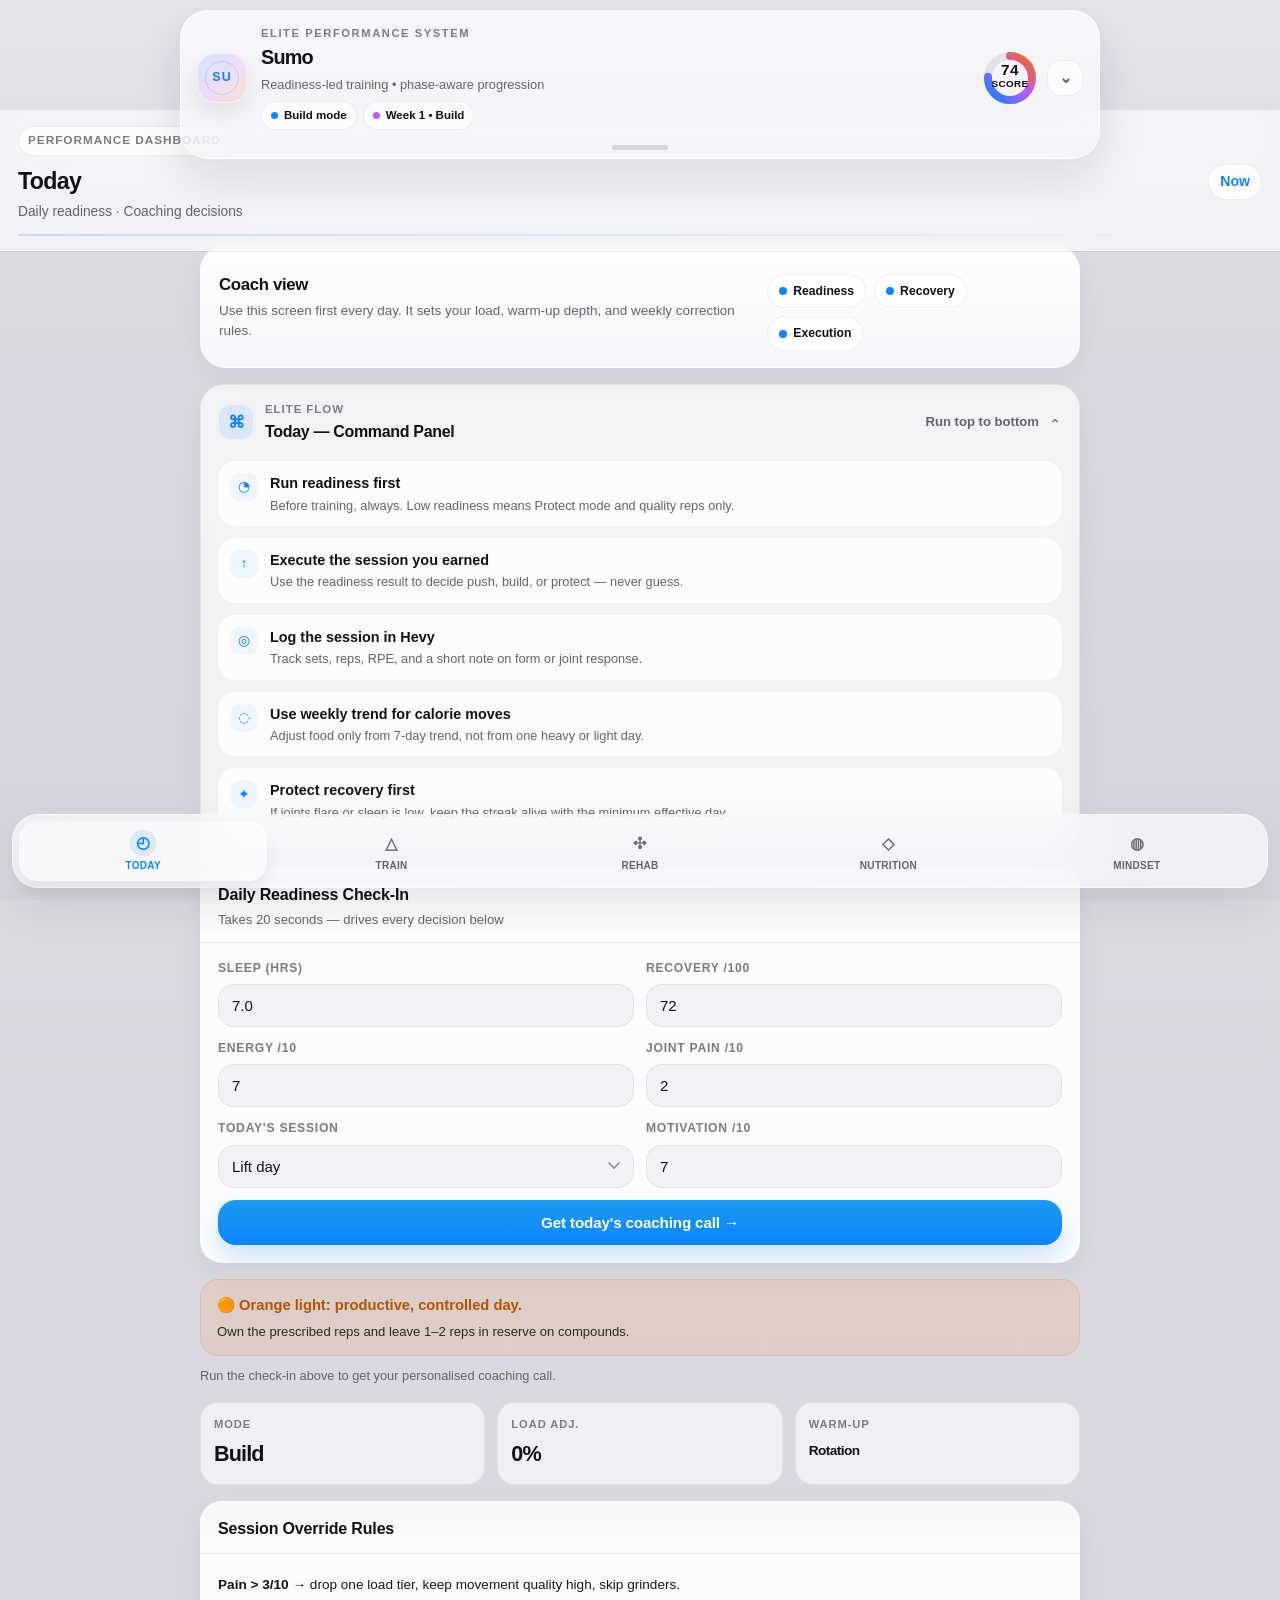
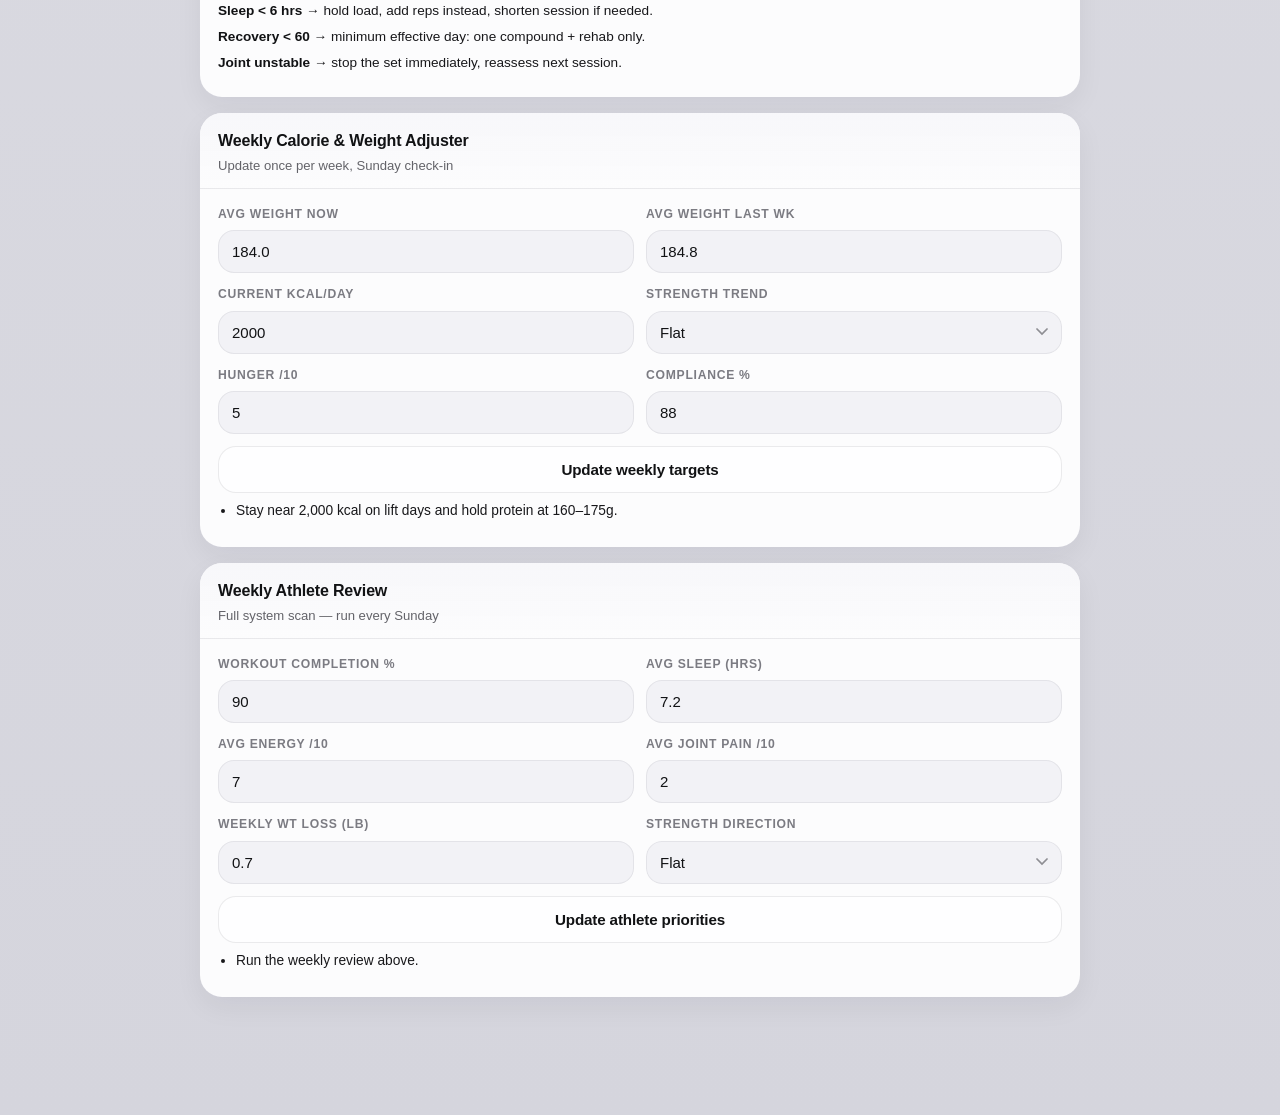
==== commit f67e8f32: "Updated header" ====
--- a/index.html
+++ b/index.html
@@ -96,7 +96,7 @@
 .bnav__btn.active .bnav__icon{transform:translateY(-1px) scale(1.02);opacity:1}
 
 /* ── PAGES ── */
-.page{display:none;flex-direction:column;min-height:100vh;padding-bottom:calc(98px + env(safe-area-inset-bottom))}
+.page{display:none;flex-direction:column;min-height:100vh;padding-top:calc(var(--header-offset) + env(safe-area-inset-top));padding-bottom:calc(98px + env(safe-area-inset-bottom))}
 .page.active{display:flex}
 .page-header{
   padding:16px 18px 14px;
@@ -105,7 +105,7 @@
   -webkit-backdrop-filter:saturate(180%) blur(24px);
   border-bottom:1px solid rgba(255,255,255,0.42);
   box-shadow:0 1px 0 rgba(60,60,67,0.08);
-  position:sticky;top:0;z-index:50;
+  position:sticky;top:calc(var(--header-offset) - 8px + env(safe-area-inset-top));z-index:50;
 }
 .page-title{font-size:1.45rem;font-weight:750;color:var(--text-2);margin:0;letter-spacing:-0.03em}
 .page-sub{font-size:.86rem;color:var(--muted);margin:3px 0 0}
@@ -394,6 +394,7 @@
 /* ── SUMO ELITE GLOBAL HEADER ── */
 :root{
   --header-h:86px;
+  --header-offset:118px;
 }
 .sumo-header{
   position:fixed;top:0;left:0;right:0;z-index:140;
@@ -401,7 +402,7 @@
   pointer-events:none;
 }
 .sumo-header__shell{
-  pointer-events:auto;
+  pointer-events:none;
   max-width:920px;margin:0 auto;
   background:linear-gradient(180deg, rgba(255,255,255,0.76), rgba(245,245,248,0.68));
   border:1px solid rgba(255,255,255,0.62);
@@ -412,6 +413,7 @@
   overflow:hidden;
 }
 .sumo-header__top{
+  pointer-events:auto;
   display:grid;grid-template-columns:auto 1fr auto;align-items:center;gap:14px;
   padding:14px 16px 14px 16px;
 }
@@ -460,6 +462,7 @@
 }
 .sumo-progress__label strong{font-size:.96rem;line-height:.95;color:var(--text-2)}
 .sumo-toggle{
+  pointer-events:auto;
   width:36px;height:36px;border:none;border-radius:14px;
   background:rgba(255,255,255,0.7);box-shadow:inset 0 0 0 1px rgba(60,60,67,0.08);
   color:var(--muted);font-size:1rem;font-weight:800;
@@ -471,10 +474,12 @@
   content:'';width:56px;height:5px;border-radius:999px;background:rgba(60,60,67,0.16);
 }
 .sumo-header__expand{
+  pointer-events:auto;
   max-height:0;overflow:hidden;transition:max-height .32s ease,padding .28s ease,opacity .22s ease;
   opacity:0;padding:0 16px;
 }
 .sumo-header.expanded .sumo-header__expand{
+  pointer-events:auto;
   max-height:320px;opacity:1;padding:4px 16px 16px;
 }
 .sumo-command-grid{
@@ -520,10 +525,15 @@
 }
 .page{padding-top:calc(var(--header-h) + env(safe-area-inset-top))}
 body.header-expanded .page{padding-top:calc(var(--header-h) + 210px + env(safe-area-inset-top))}
-body.header-expanded .sumo-toggle{transform:rotate(180deg)}
+body.header-expanded .sumo-toggle{
+  pointer-events:auto;transform:rotate(180deg)}
+body.header-expanded .page-header{top:calc(var(--header-offset) + 248px + env(safe-area-inset-top))}
+body.header-expanded .page{padding-top:calc(var(--header-offset) + 252px + env(safe-area-inset-top))}
+@media (max-width:720px){body.header-expanded .page-header{top:calc(var(--header-offset) + 300px + env(safe-area-inset-top))}body.header-expanded .page{padding-top:calc(var(--header-offset) + 304px + env(safe-area-inset-top))}}
 @media (max-width:720px){
   .sumo-header{padding-left:10px;padding-right:10px}
-  .sumo-header__top{grid-template-columns:auto 1fr auto;gap:10px;padding:12px 12px 12px}
+  .sumo-header__top{
+  pointer-events:auto;grid-template-columns:auto 1fr auto;gap:10px;padding:12px 12px 12px}
   .sumo-status{gap:8px}
   .sumo-progress,.sumo-progress svg{width:48px;height:48px}
   .sumo-progress .bg,.sumo-progress .fg{stroke-width:7}
@@ -1906,15 +1916,25 @@
   if(toggle) toggle.addEventListener('click',()=>toggleSumoHeader());
   const shell=el('sumoHeaderShell');
   if(shell){
-    let startY=null;
-    shell.addEventListener('pointerdown',e=>{ startY=e.clientY; });
-    shell.addEventListener('pointerup',e=>{
-      if(startY===null) return;
-      const delta=e.clientY-startY;
-      if(delta>32) toggleSumoHeader(true);
-      else if(delta<-24) toggleSumoHeader(false);
-      startY=null;
-    });
+    let startY=null,startX=null;
+    const top=el('sumoHeaderTop');
+    const handle=el('sumoSwipeHandle');
+    const bindSwipe=(node)=>{
+      if(!node) return;
+      node.addEventListener('pointerdown',e=>{ startY=e.clientY; startX=e.clientX; });
+      node.addEventListener('pointerup',e=>{
+        if(startY===null) return;
+        const deltaY=e.clientY-startY;
+        const deltaX=Math.abs(e.clientX-startX);
+        if(deltaX<28){
+          if(deltaY>32) toggleSumoHeader(true);
+          else if(deltaY<-24) toggleSumoHeader(false);
+        }
+        startY=null; startX=null;
+      });
+    };
+    bindSwipe(top);
+    bindSwipe(handle);
   }
 }
 document.addEventListener('DOMContentLoaded', initSumoHeader);
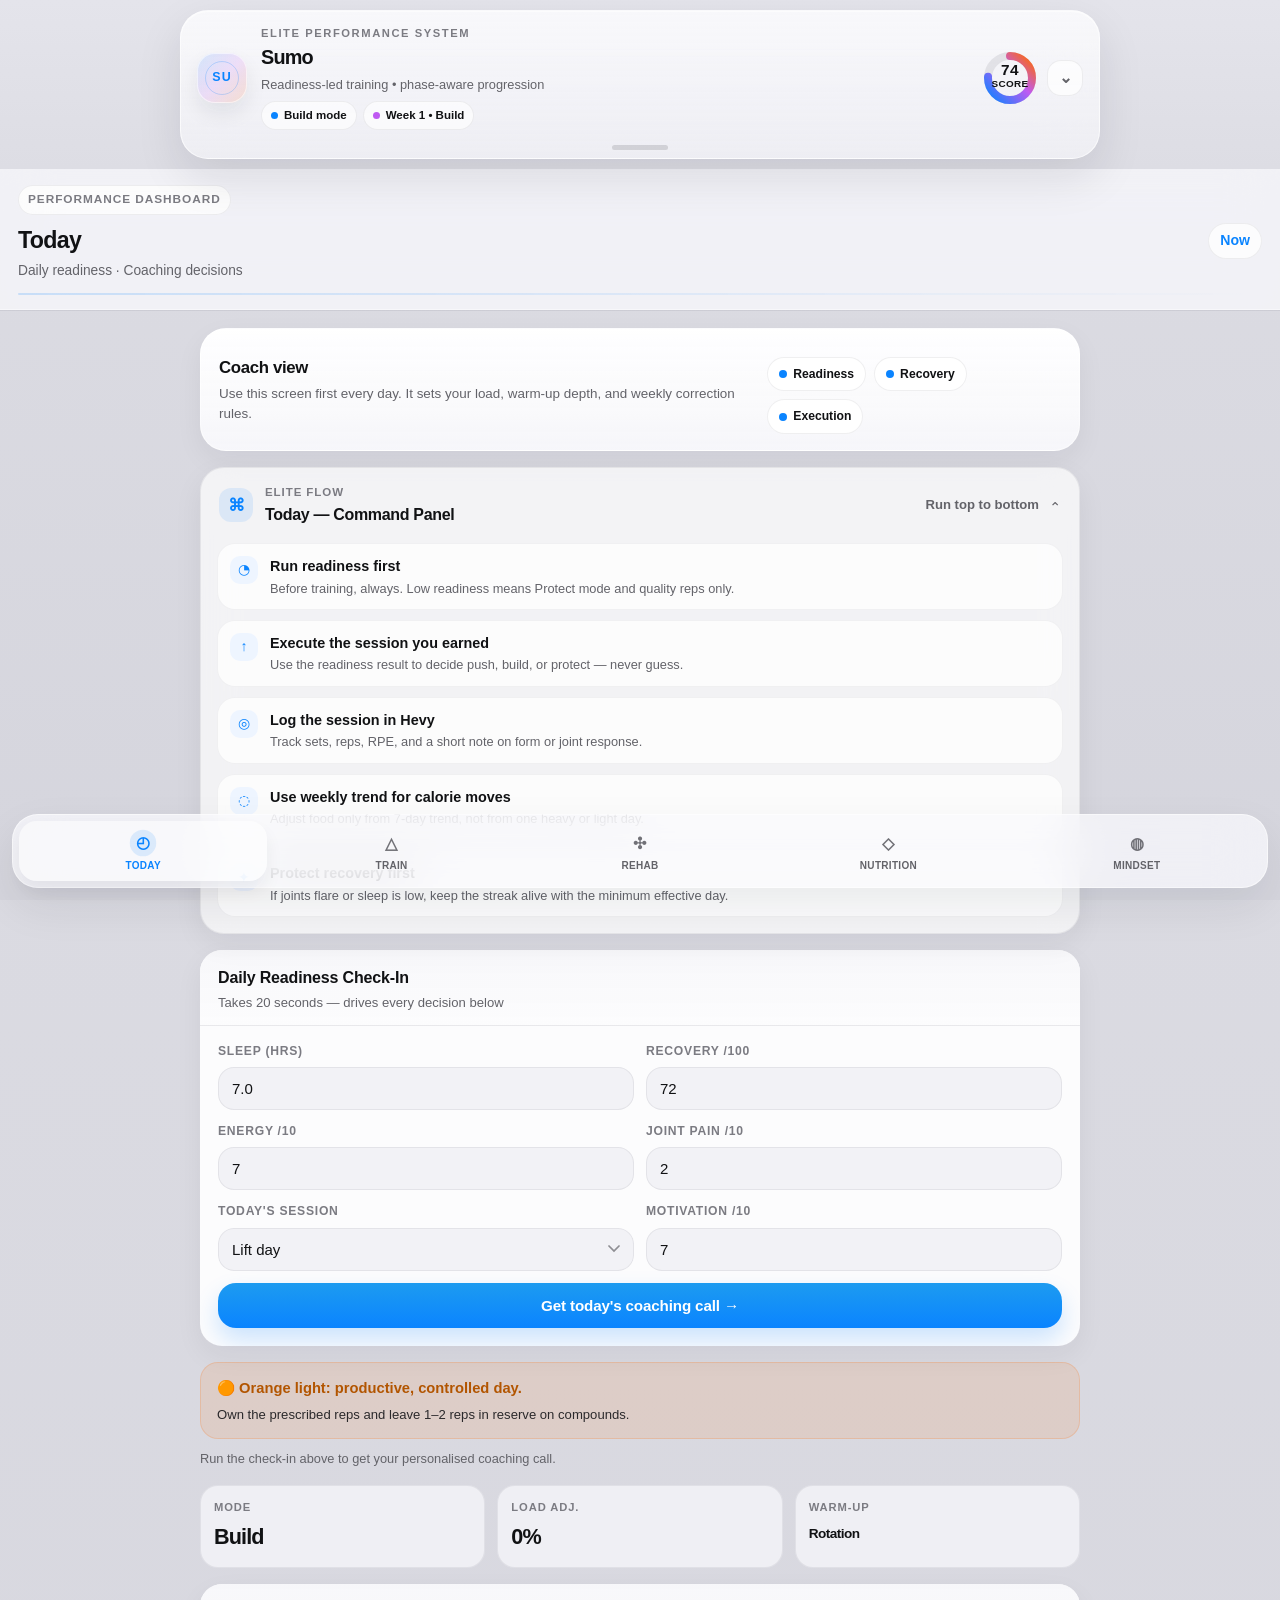
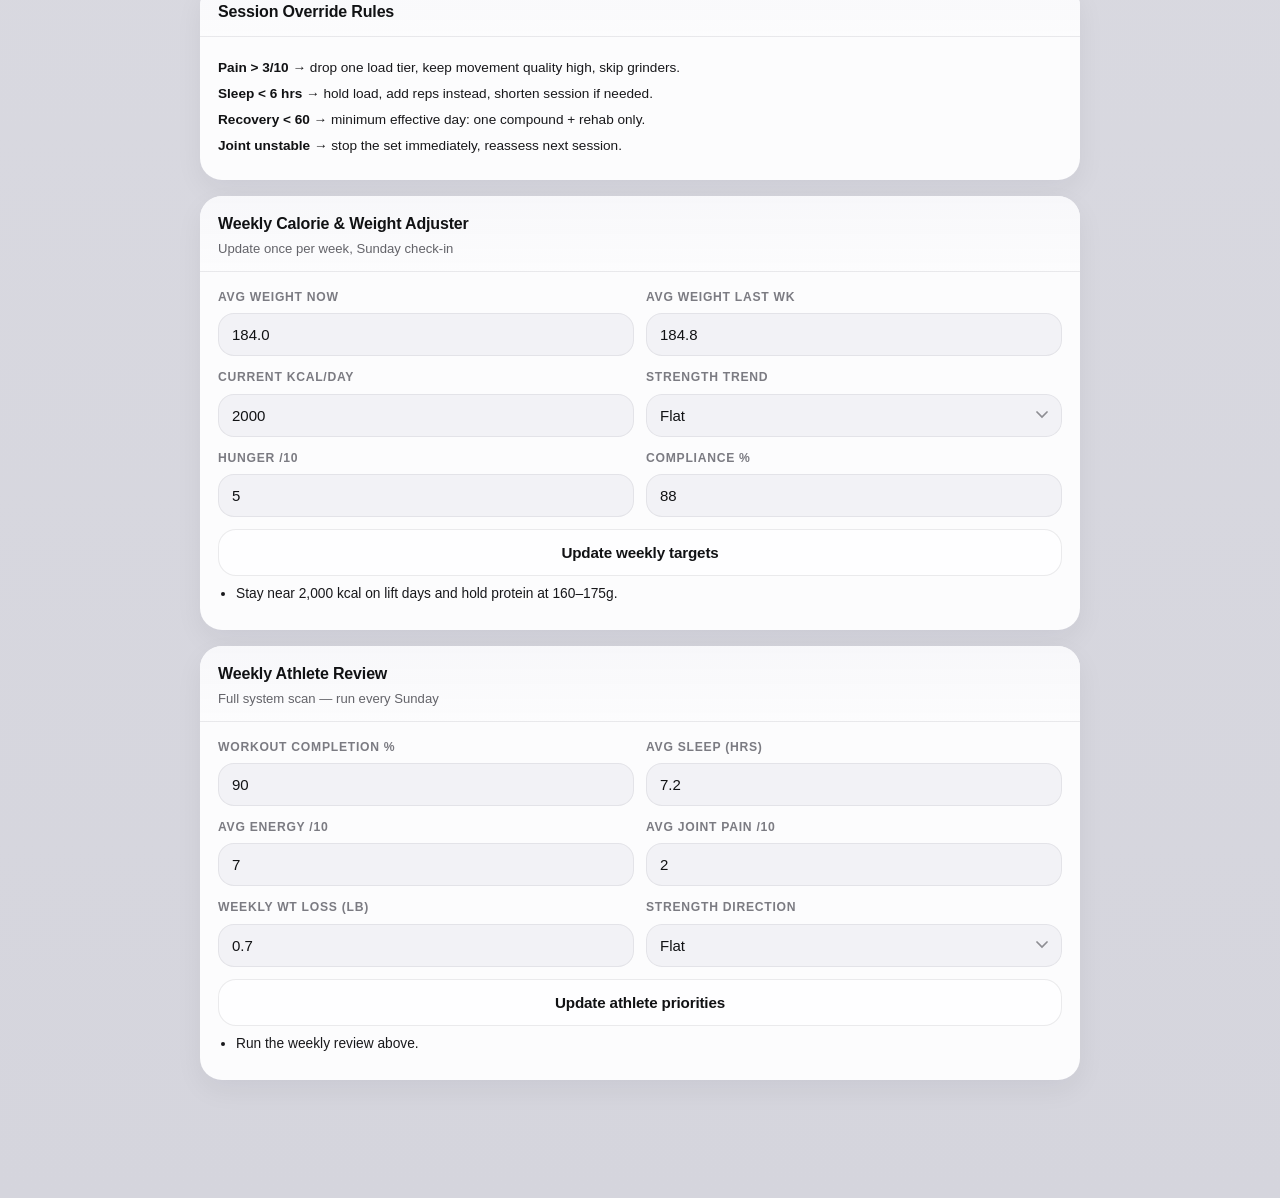
==== commit e84f83e3: "Switched the global Sumo header from fixed to sticky" ====
--- a/index.html
+++ b/index.html
@@ -397,12 +397,12 @@
   --header-offset:118px;
 }
 .sumo-header{
-  position:fixed;top:0;left:0;right:0;z-index:140;
+  position:sticky;top:0;left:0;right:0;z-index:140;
   padding:calc(10px + env(safe-area-inset-top)) 14px 10px;
-  pointer-events:none;
+  pointer-events:auto;
 }
 .sumo-header__shell{
-  pointer-events:none;
+  pointer-events:auto;
   max-width:920px;margin:0 auto;
   background:linear-gradient(180deg, rgba(255,255,255,0.76), rgba(245,245,248,0.68));
   border:1px solid rgba(255,255,255,0.62);
@@ -474,13 +474,17 @@
   content:'';width:56px;height:5px;border-radius:999px;background:rgba(60,60,67,0.16);
 }
 .sumo-header__expand{
+  display:none;
+  pointer-events:none;
+  max-height:none;overflow:hidden;transition:opacity .22s ease,padding .28s ease;
+  opacity:0;padding:0 16px;
+  visibility:hidden;
+}
+.sumo-header.expanded .sumo-header__expand{
+  display:block;
   pointer-events:auto;
-  max-height:0;overflow:hidden;transition:max-height .32s ease,padding .28s ease,opacity .22s ease;
-  opacity:0;padding:0 16px;
-}
-.sumo-header.expanded .sumo-header__expand{
-  pointer-events:auto;
-  max-height:320px;opacity:1;padding:4px 16px 16px;
+  max-height:none;opacity:1;padding:4px 16px 16px;
+  visibility:visible;
 }
 .sumo-command-grid{
   display:grid;grid-template-columns:1.1fr .9fr;gap:12px;
@@ -523,13 +527,12 @@
   box-shadow:inset 0 0 0 1px rgba(60,60,67,0.06);
   font-size:.82rem;color:var(--text-2);
 }
-.page{padding-top:calc(var(--header-h) + env(safe-area-inset-top))}
-body.header-expanded .page{padding-top:calc(var(--header-h) + 210px + env(safe-area-inset-top))}
+.page{padding-top:0}
+.page-header{top:calc(var(--header-h) + 8px + env(safe-area-inset-top))}
 body.header-expanded .sumo-toggle{
   pointer-events:auto;transform:rotate(180deg)}
-body.header-expanded .page-header{top:calc(var(--header-offset) + 248px + env(safe-area-inset-top))}
-body.header-expanded .page{padding-top:calc(var(--header-offset) + 252px + env(safe-area-inset-top))}
-@media (max-width:720px){body.header-expanded .page-header{top:calc(var(--header-offset) + 300px + env(safe-area-inset-top))}body.header-expanded .page{padding-top:calc(var(--header-offset) + 304px + env(safe-area-inset-top))}}
+body.header-expanded .page-header{top:calc(var(--header-h) + 244px + env(safe-area-inset-top))}
+@media (max-width:720px){body.header-expanded .page-header{top:calc(var(--header-h) + 336px + env(safe-area-inset-top))}}
 @media (max-width:720px){
   .sumo-header{padding-left:10px;padding-right:10px}
   .sumo-header__top{
@@ -540,7 +543,6 @@
   .sumo-command-grid{grid-template-columns:1fr}
   .sumo-panel{padding:13px 12px}
   .sumo-name{font-size:1.1rem}
-  body.header-expanded .page{padding-top:calc(var(--header-h) + 300px + env(safe-area-inset-top))}
 }
 
 </style>
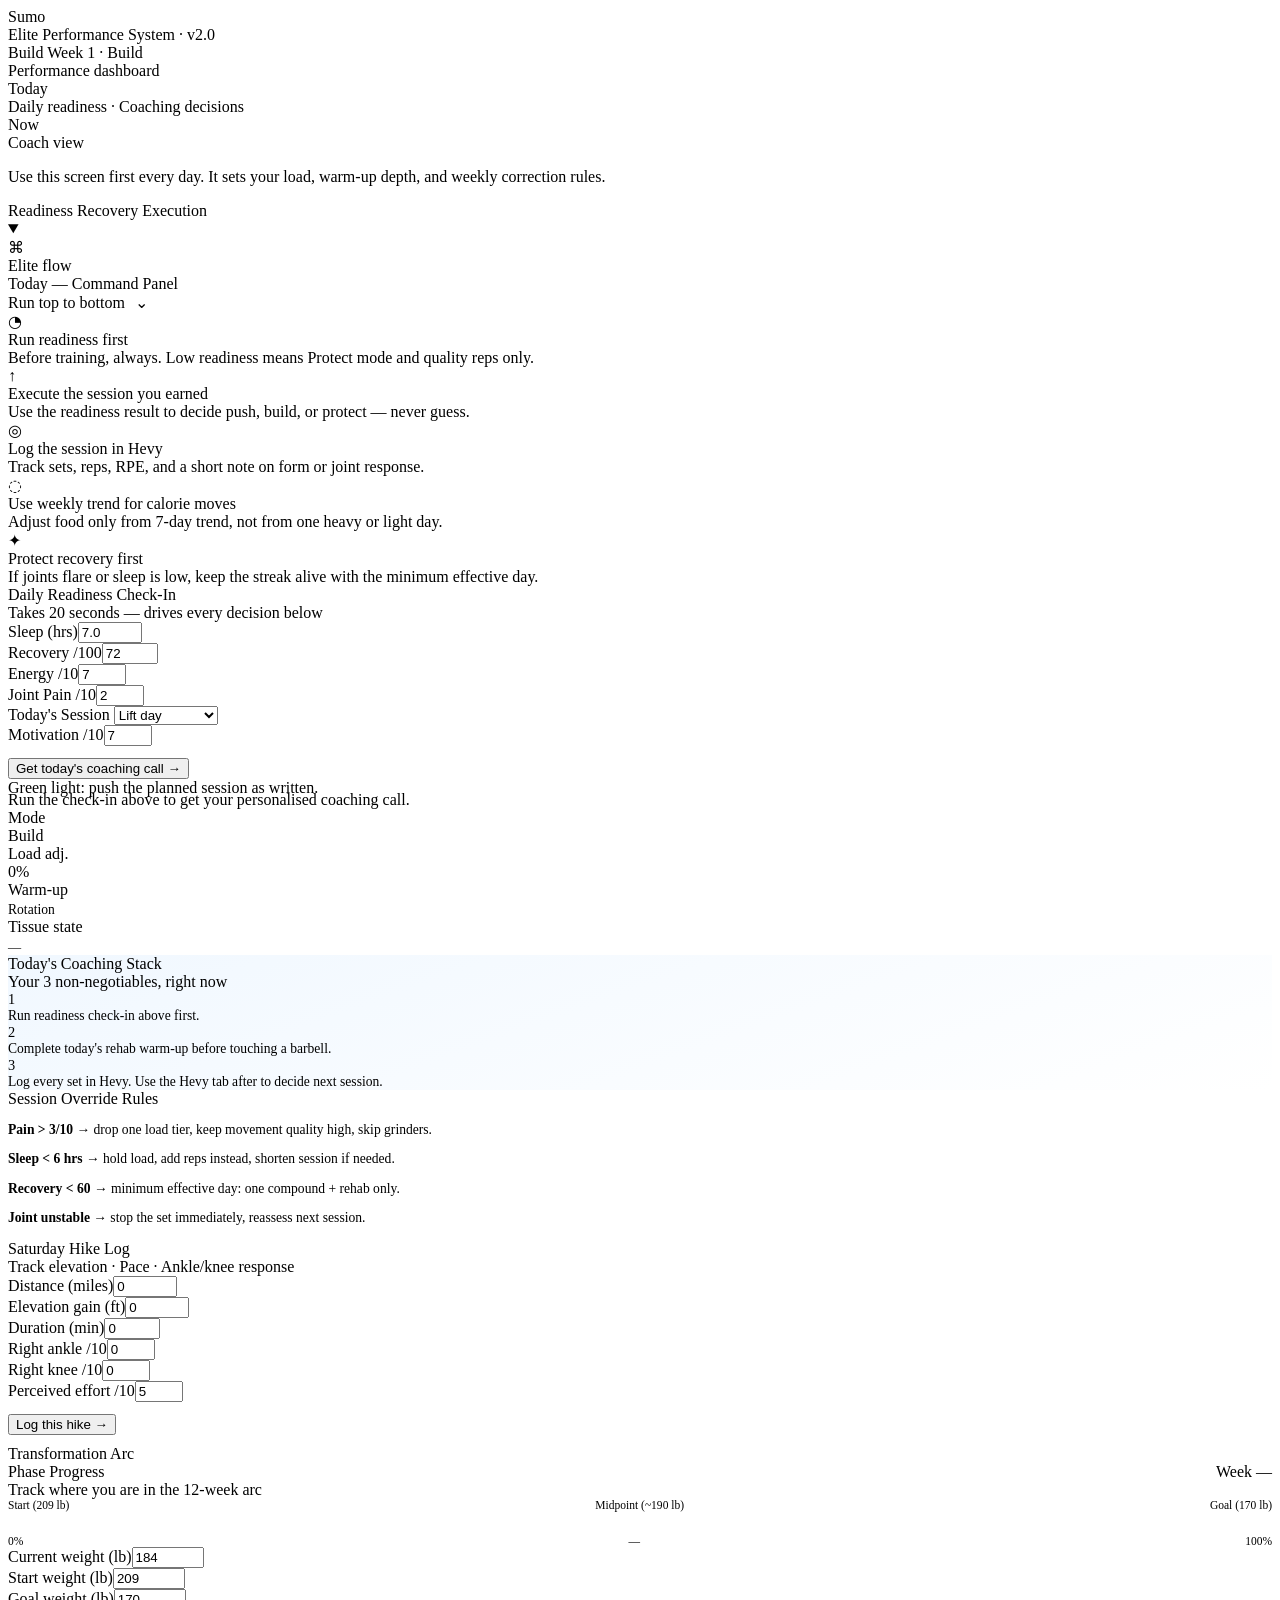
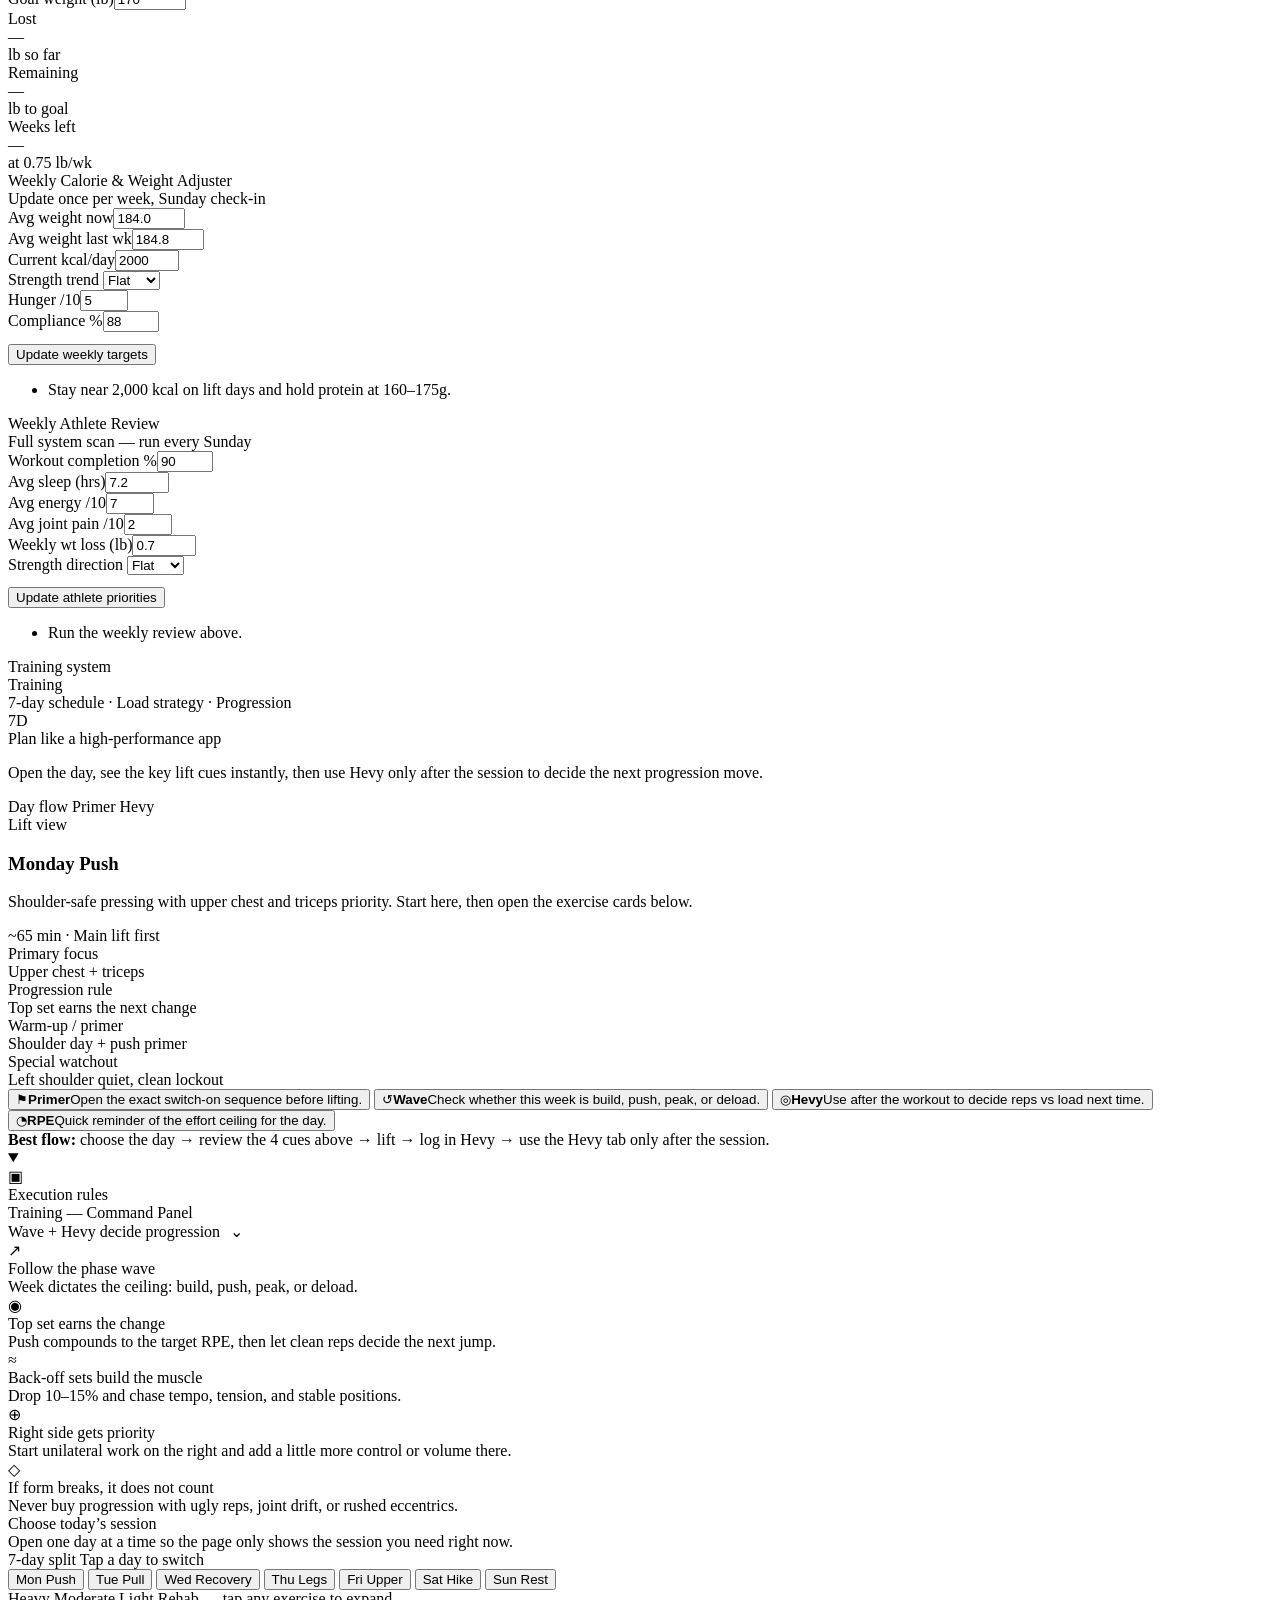
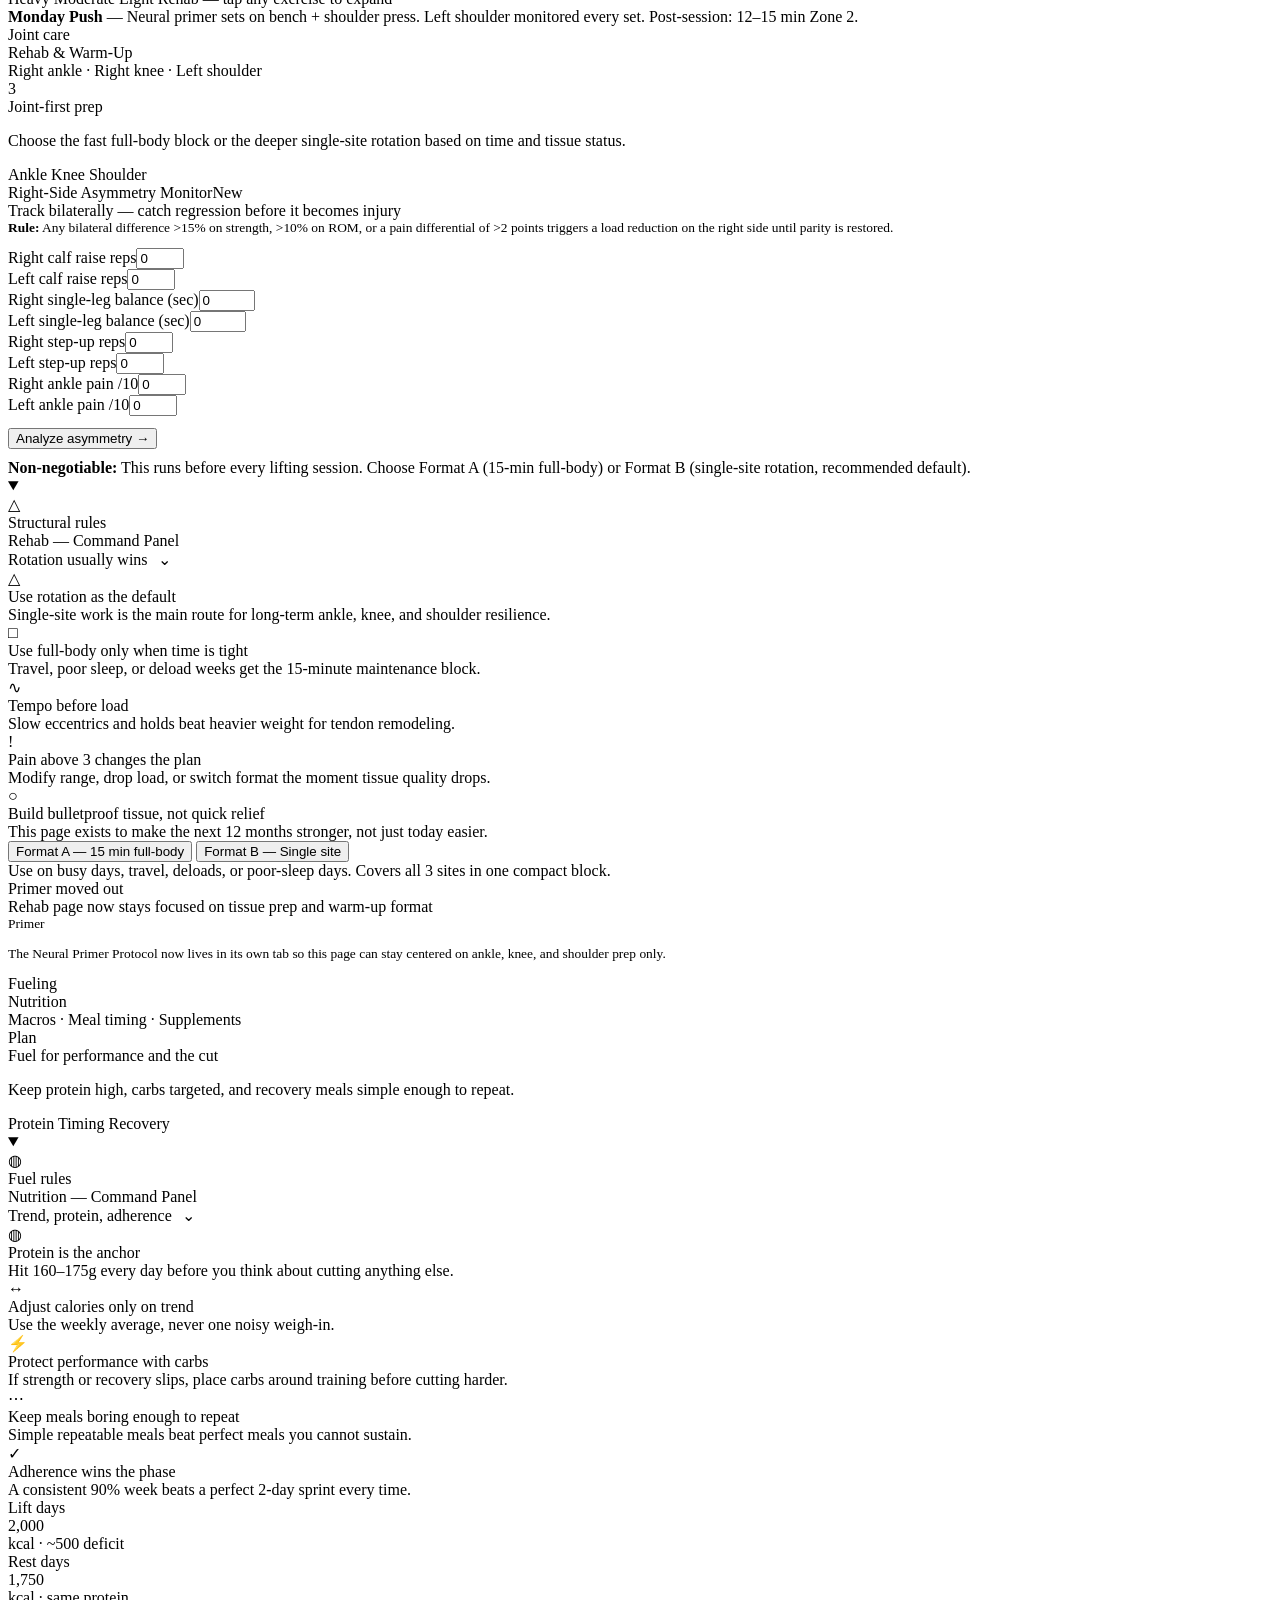
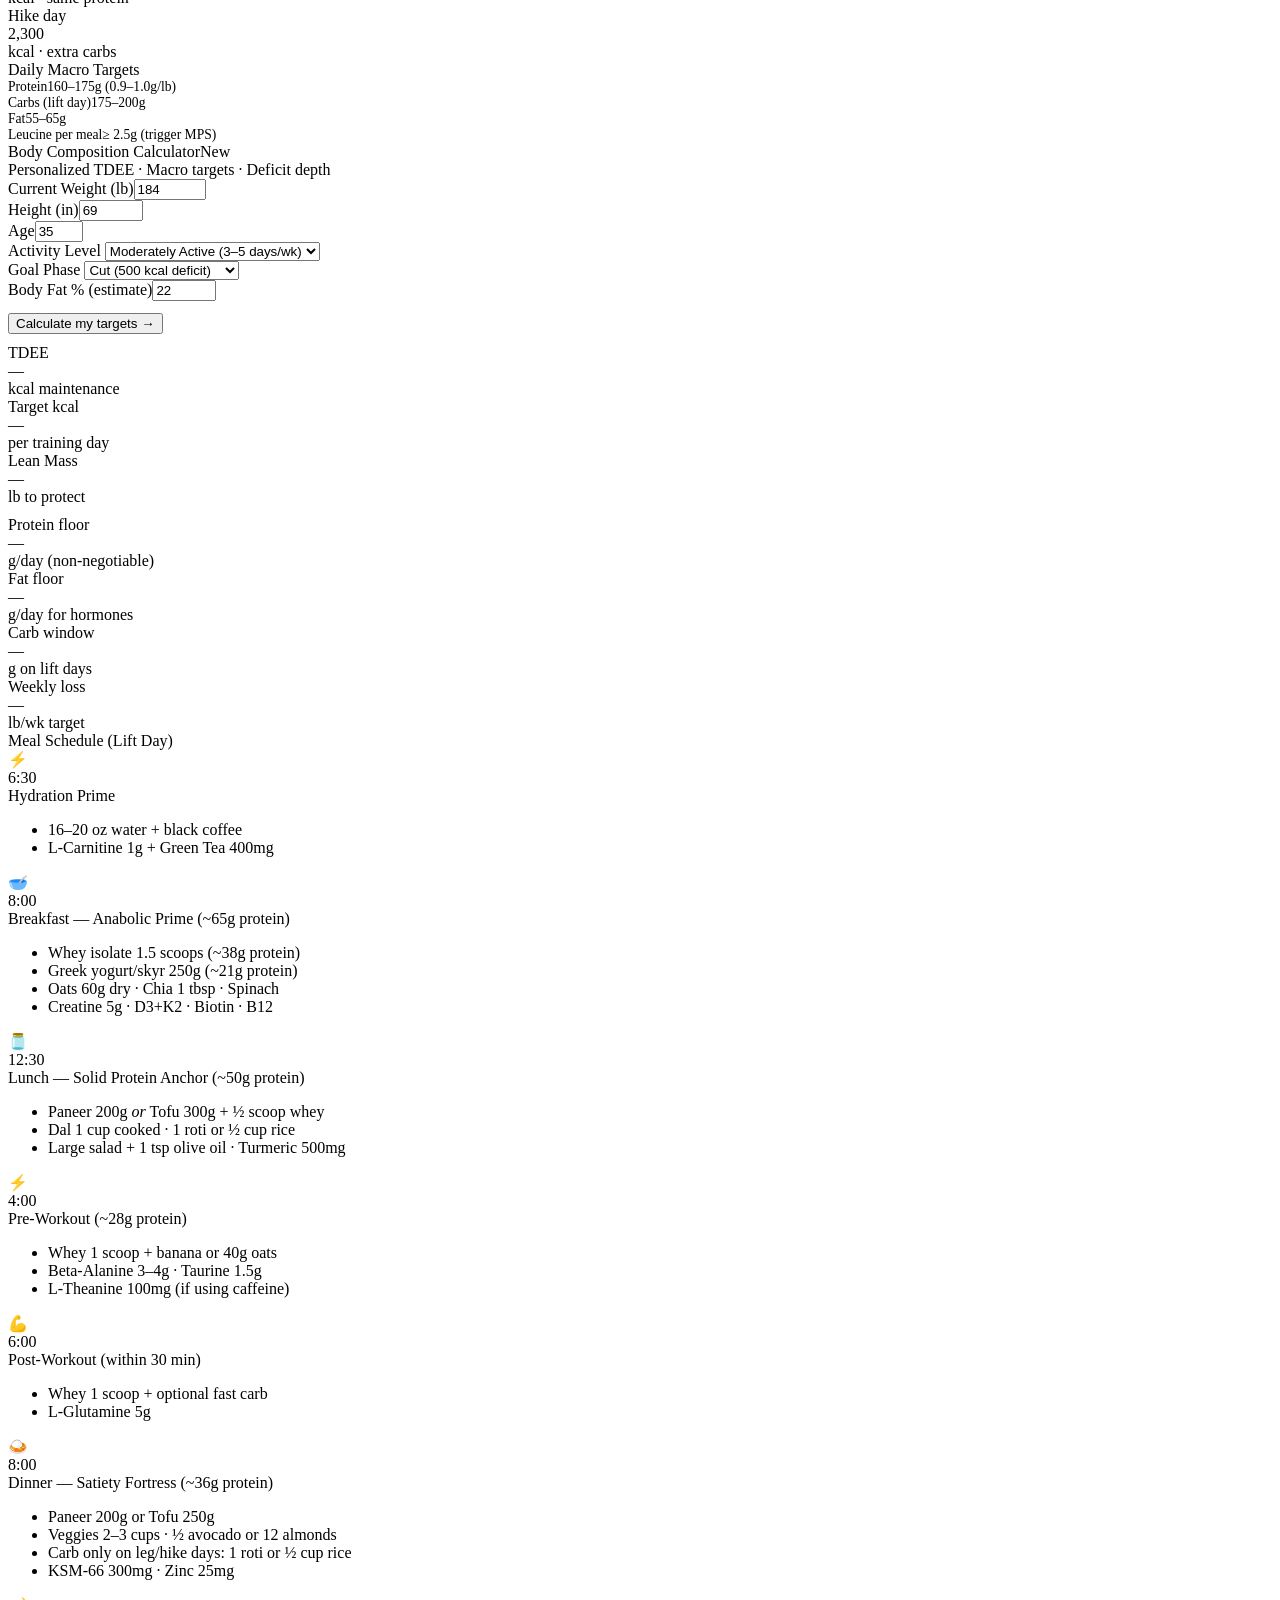
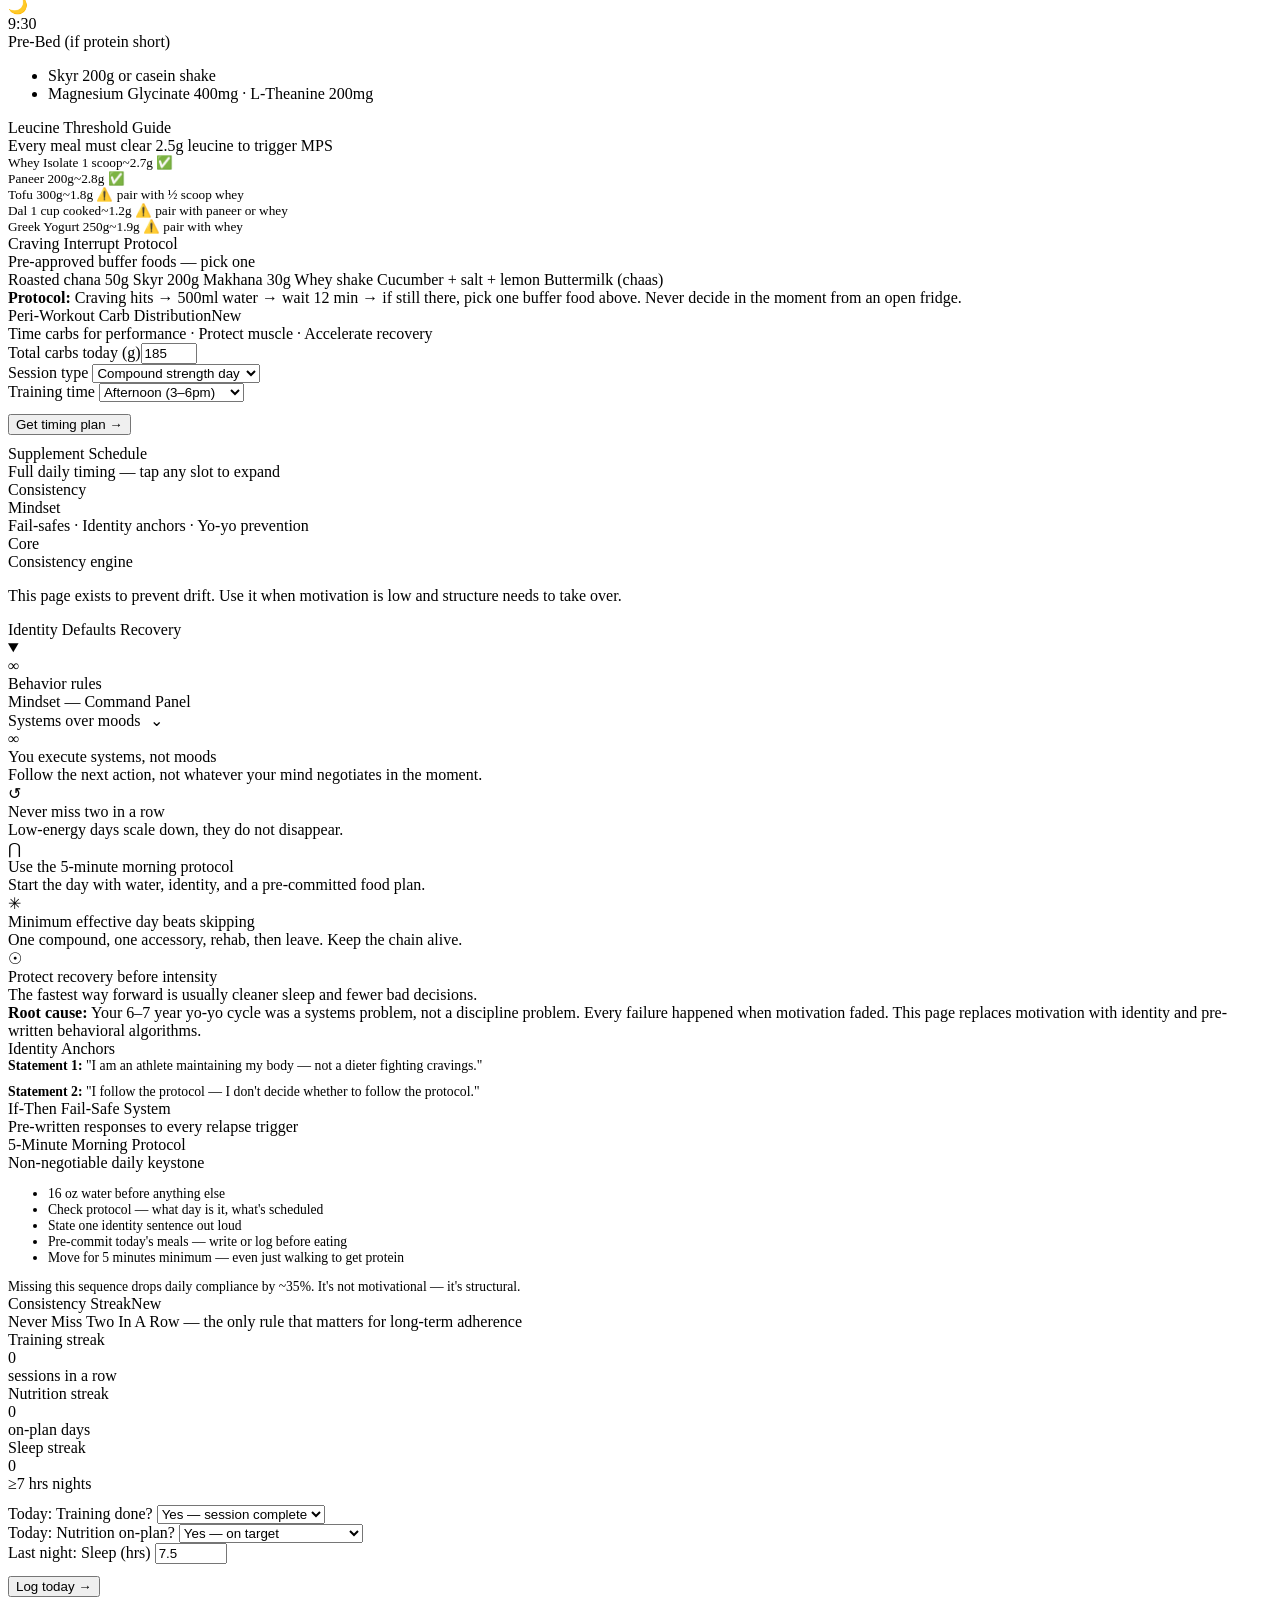
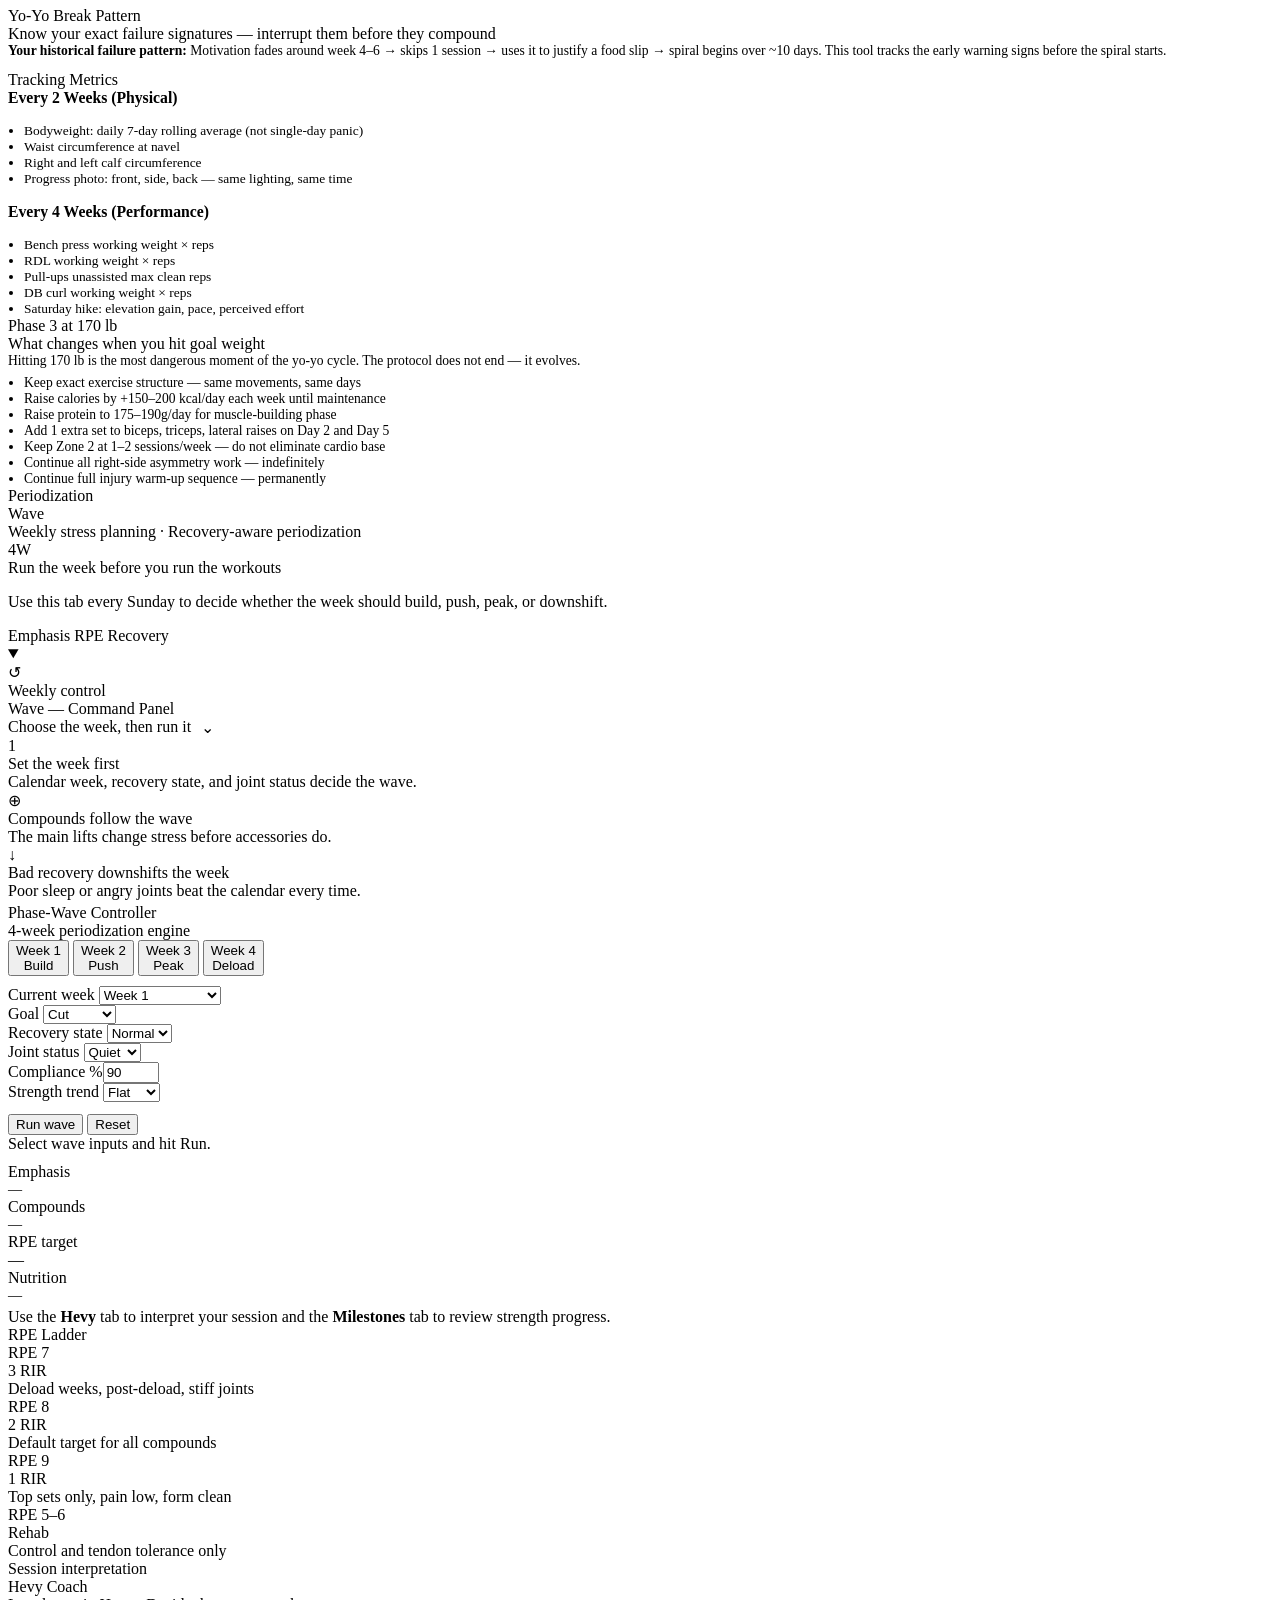
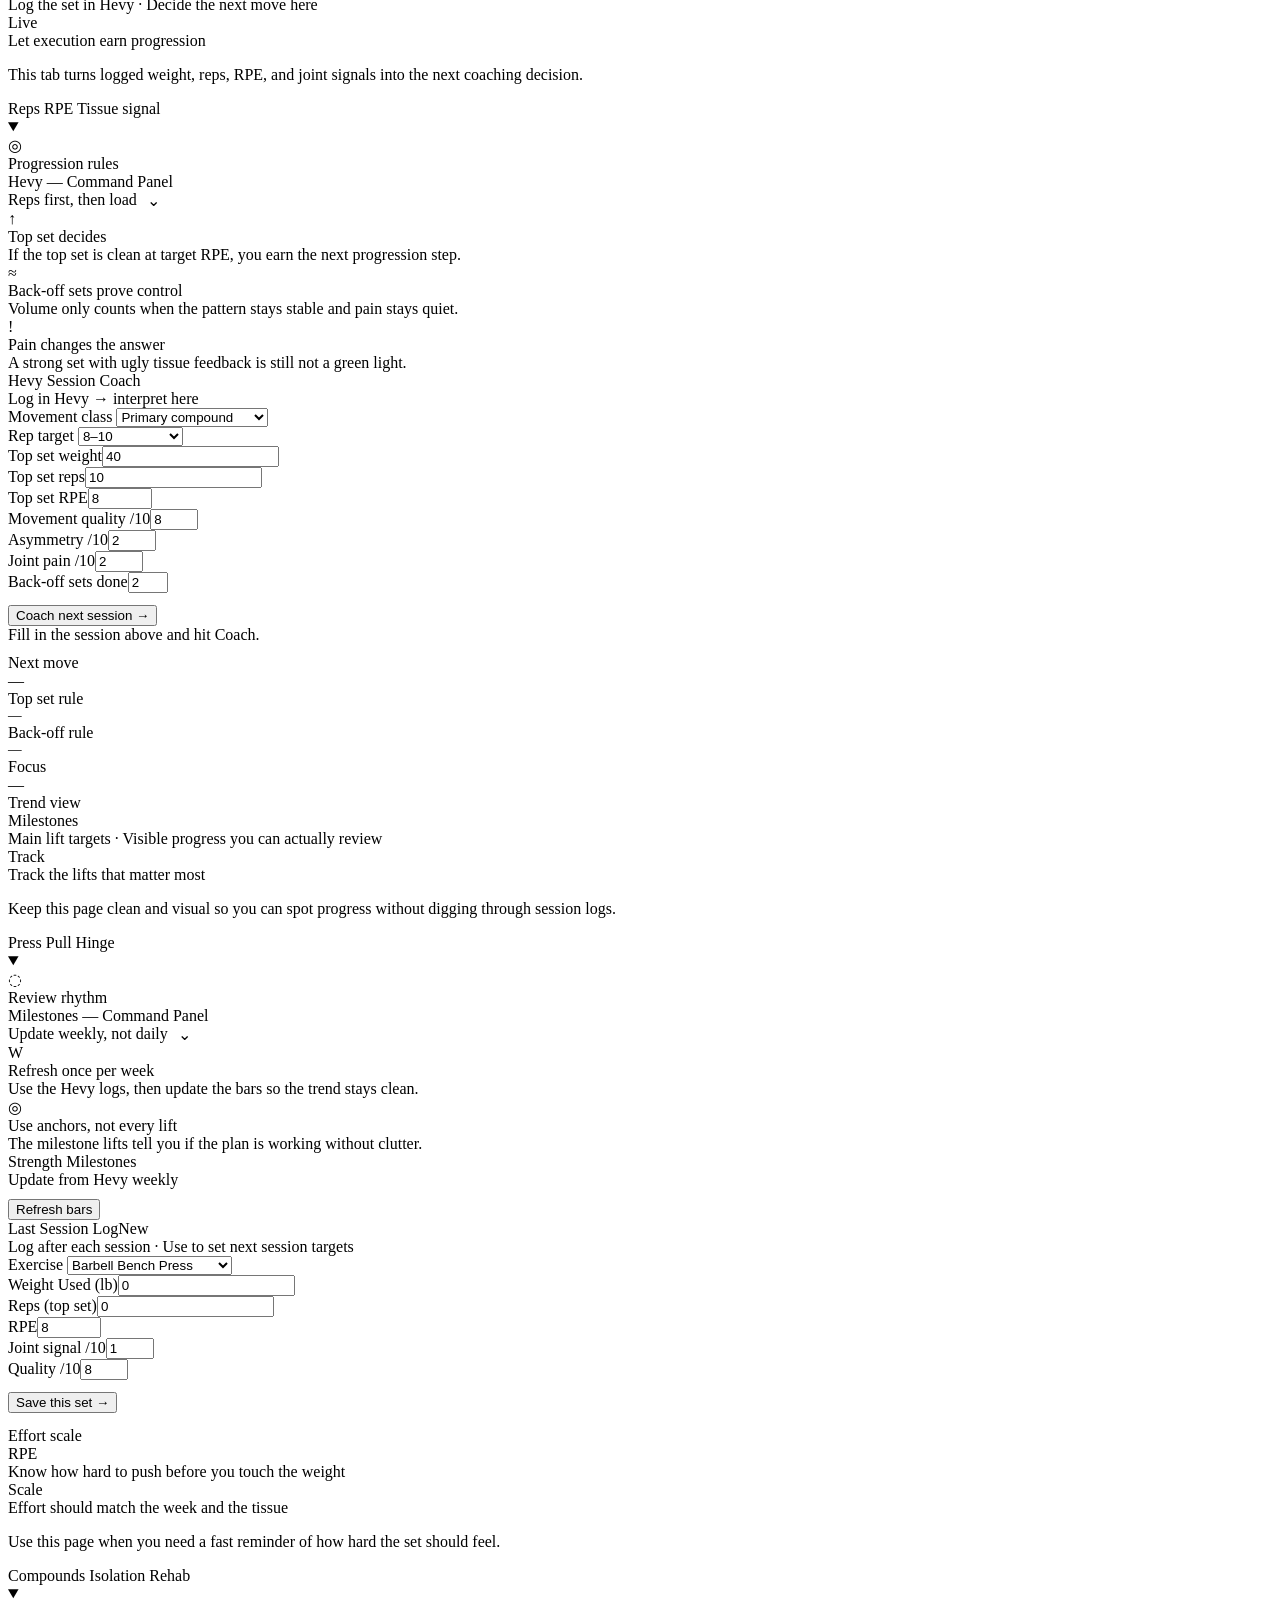
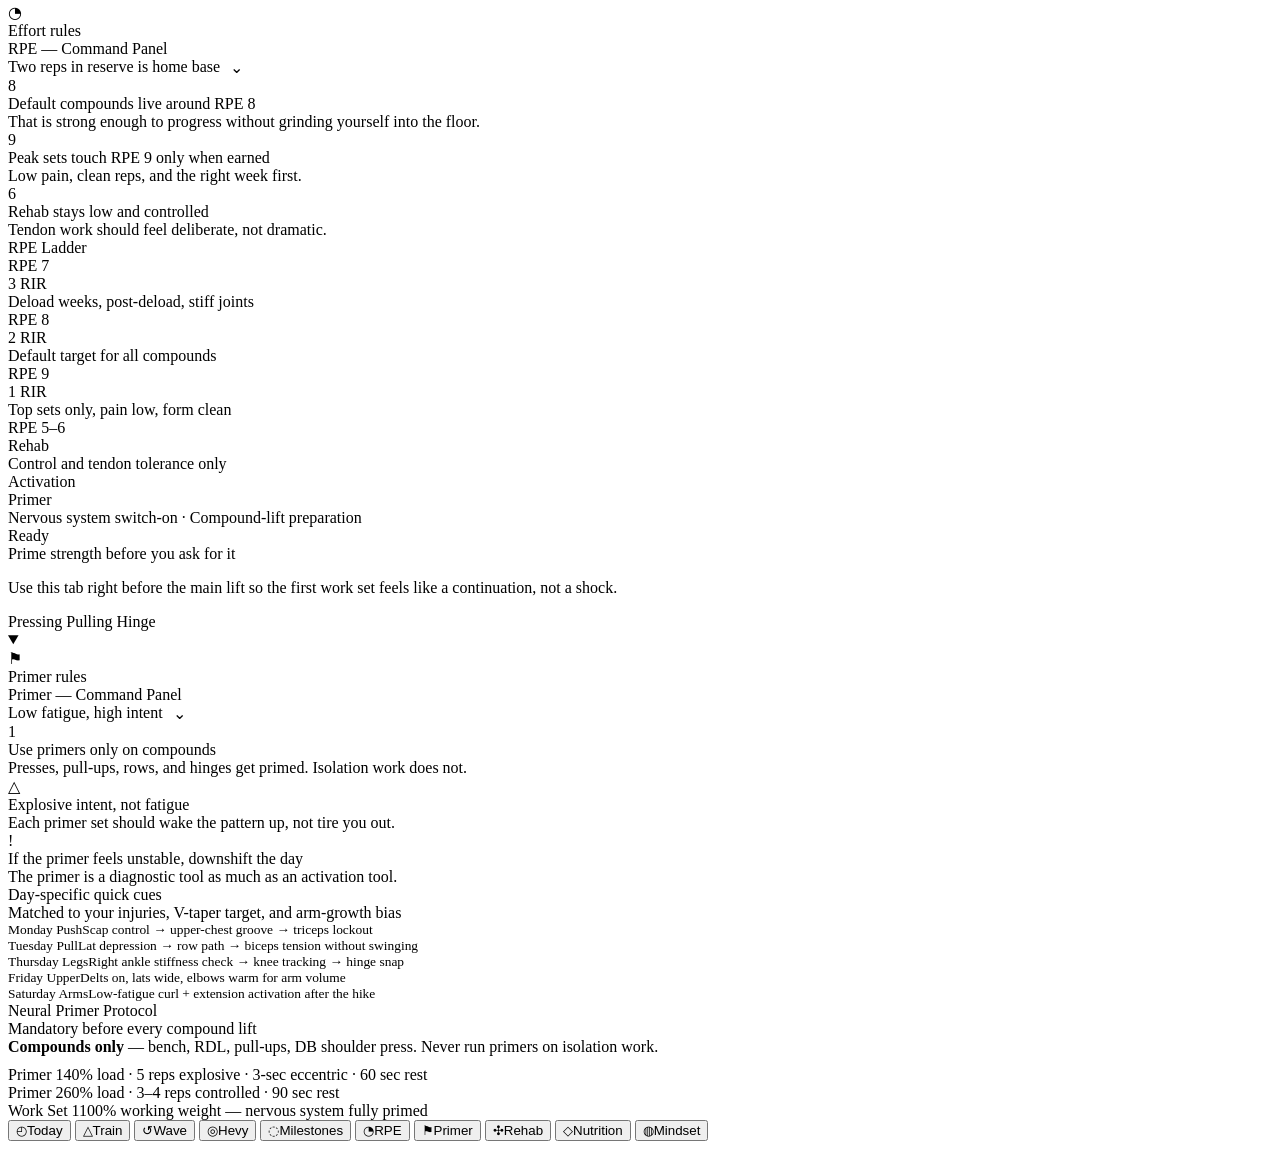
==== commit fc4ffdd4: "Separate css files" ====
--- a/index.html
+++ b/index.html
@@ -1,1946 +1,1030 @@
 <!DOCTYPE html>
+
 <html lang="en">
 <head>
 <meta charset="utf-8"/>
-<meta name="viewport" content="width=device-width, initial-scale=1, viewport-fit=cover"/>
-<meta name="apple-mobile-web-app-capable" content="yes"/>
-<meta name="theme-color" content="#DADAE1"/>
-<title>Sumo — Coaching System</title>
+<meta content="width=device-width, initial-scale=1, viewport-fit=cover" name="viewport"/>
+<meta content="yes" name="apple-mobile-web-app-capable"/>
+<meta content="#DADAE1" name="theme-color"/>
+<title>Sumo v2.0 — Elite Performance System</title>
 
-<style>
-:root{
-  --bg:#DBDBE2;
-  --surface:#FCFCFD;
-  --surface2:#F5F5F8;
-  --surface3:#EFEFF4;
-  --text:#18181B;
-  --text-2:#111214;
-  --muted:#636369;
-  --muted-2:#7B7B82;
-  --line:rgba(60,60,67,0.12);
-  --line2:rgba(60,60,67,0.18);
-  --shadow-sm:0 10px 28px rgba(15,23,42,0.055);
-  --shadow-md:0 18px 44px rgba(15,23,42,0.08);
-  --glass:rgba(250,250,252,0.72);
-  --orange:#FF6A00;
-  --orange-d:rgba(255,106,0,0.11);
-  --orange-b:rgba(255,106,0,0.18);
-  --blue:#0A84FF;
-  --blue-d:rgba(10,132,255,0.10);
-  --blue-b:rgba(10,132,255,0.17);
-  --green:#30D158;
-  --green-d:rgba(48,209,88,0.10);
-  --green-b:rgba(48,209,88,0.17);
-  --yellow:#FF9F0A;
-  --yellow-d:rgba(255,159,10,0.10);
-  --yellow-b:rgba(255,159,10,0.18);
-  --red:#FF453A;
-  --red-d:rgba(255,69,58,0.10);
-  --red-b:rgba(255,69,58,0.17);
-  --purple:#BF5AF2;
-  --purple-d:rgba(191,90,242,0.10);
-  --purple-b:rgba(191,90,242,0.17);
-  --r:22px;
-  --rs:16px;
-  --pill:999px;
-  --f:-apple-system,BlinkMacSystemFont,"SF Pro Text","SF Pro Display","Helvetica Neue",Helvetica,Arial,sans-serif;
-}
-*{box-sizing:border-box;-webkit-tap-highlight-color:transparent}
-html,body{margin:0;padding:0;background:radial-gradient(circle at top, rgba(255,255,255,0.42), transparent 0 20%), linear-gradient(180deg, #E4E4EB 0%, var(--bg) 24%, #D5D5DD 100%);color:var(--text);font-family:var(--f);font-size:16px;line-height:1.5;overscroll-behavior:none}
-body{min-height:100vh;background-attachment:fixed}
-a{color:var(--blue);text-decoration:none}
-a:hover{text-decoration:underline}
-button{cursor:pointer;font-family:var(--f)}
-input,select,button,textarea{font-family:var(--f);font-size:15px}
-h2{margin:0 0 4px;font-size:1.2rem;font-weight:700;color:var(--text-2);letter-spacing:-0.02em}
-h3{margin:1rem 0 .4rem;font-size:1rem;font-weight:650;color:var(--text-2);letter-spacing:-0.01em}
-p{margin:.35rem 0}
-strong{color:var(--text-2)}
+<link href="assets/style.css" rel="stylesheet"/></head>
+<body class="sumo-app">
+<div class="global-sumo-header">
+<div class="global-sumo-shell">
+<div class="global-sumo-brand">
+<div class="global-sumo-name">Sumo</div>
+<div class="global-sumo-sub">Elite Performance System · v2.0</div>
+</div>
+<div class="global-sumo-pills">
+<span class="global-sumo-pill"><span class="global-sumo-dot" id="globalModeDot"></span><span id="globalModeText">Build</span></span>
+<span class="global-sumo-pill"><span class="global-sumo-dot green"></span><span id="globalWaveText">Week 1 · Build</span></span>
+</div>
+</div>
+</div>
+<!-- PAGE: TODAY -->
+<div class="page active" id="page-today">
+<div class="page-header compact">
+<div class="section-kicker">Performance dashboard</div>
+<div class="page-title-wrap"><div><div class="page-title">Today</div><div class="page-sub">Daily readiness · Coaching decisions</div></div><div class="header-badge">Now</div></div>
+</div>
+<div class="page-body">
+<div class="hero-panel">
+<div class="hero-copy"><div class="hero-title">Coach view</div><p class="hero-sub">Use this screen first every day. It sets your load, warm-up depth, and weekly correction rules.</p></div>
+<div class="hero-meta"><span class="metric-pill"><span class="metric-dot"></span> Readiness</span><span class="metric-pill"><span class="metric-dot"></span> Recovery</span><span class="metric-pill"><span class="metric-dot"></span> Execution</span></div>
+</div>
+<details class="command-card" open="">
+<summary class="command-summary">
+<div class="command-summary-main">
+<div class="command-icon">⌘</div>
+<div class="command-text">
+<div class="command-kicker">Elite flow</div>
+<div class="command-title">Today — Command Panel</div>
+</div>
+</div>
+<div style="display:flex;align-items:center;gap:10px"><div class="command-state">Run top to bottom</div><div class="command-chevron">⌄</div></div>
+</summary>
+<div class="command-body"><div class="command-list">
+<div class="command-item" id="cmd-today-1"><div class="item-icon">◔</div><div class="item-copy"><div class="item-title">Run readiness first</div><div class="item-note">Before training, always. Low readiness means Protect mode and quality reps only.</div></div></div>
+<div class="command-item" id="cmd-today-2"><div class="item-icon">↑</div><div class="item-copy"><div class="item-title">Execute the session you earned</div><div class="item-note">Use the readiness result to decide push, build, or protect — never guess.</div></div></div>
+<div class="command-item" id="cmd-today-3"><div class="item-icon">◎</div><div class="item-copy"><div class="item-title">Log the session in Hevy</div><div class="item-note">Track sets, reps, RPE, and a short note on form or joint response.</div></div></div>
+<div class="command-item" id="cmd-today-4"><div class="item-icon">◌</div><div class="item-copy"><div class="item-title">Use weekly trend for calorie moves</div><div class="item-note">Adjust food only from 7-day trend, not from one heavy or light day.</div></div></div>
+<div class="command-item" id="cmd-today-5"><div class="item-icon">✦</div><div class="item-copy"><div class="item-title">Protect recovery first</div><div class="item-note">If joints flare or sleep is low, keep the streak alive with the minimum effective day.</div></div></div>
+</div></div>
+</details>
+<!-- READINESS INPUTS -->
+<div class="card">
+<div class="card-header"><div class="card-title">Daily Readiness Check-In</div><div class="card-sub">Takes 20 seconds — drives every decision below</div></div>
+<div class="card-body">
+<div class="form-grid">
+<div class="field"><label>Sleep (hrs)</label><input id="sleepHours" max="12" min="0" step="0.5" type="number" value="7.0"/></div>
+<div class="field"><label>Recovery /100</label><input id="recoveryScore" max="100" min="0" step="1" type="number" value="72"/></div>
+<div class="field"><label>Energy /10</label><input id="energyLevel" max="10" min="1" step="1" type="number" value="7"/></div>
+<div class="field"><label>Joint Pain /10</label><input id="jointPain" max="10" min="0" step="1" type="number" value="2"/></div>
+<div class="field"><label>Today's Session</label>
+<select id="sessionType">
+<option value="lift">Lift day</option>
+<option value="hike">Hike day</option>
+<option value="recovery">Recovery day</option>
+</select>
+</div>
+<div class="field"><label>Motivation /10</label><input id="motivationLevel" max="10" min="1" step="1" type="number" value="7"/></div>
+</div>
+<div style="margin-top:12px">
+<button class="btn" id="runReadiness" onclick="runReadiness()">Get today's coaching call →</button>
+</div>
+</div>
+</div>
+<!-- RESULT BANNER -->
+<div class="banner green" id="decisionBanner">Green light: push the planned session as written.</div>
+<p class="small" id="decisionText" style="margin:-6px 0 0">Run the check-in above to get your personalised coaching call.</p>
+<!-- STAT CARDS -->
+<div class="stat-grid" style="grid-template-columns:repeat(4,1fr)">
+<div class="stat"><div class="label">Mode</div><div class="val" id="modeOut">Build</div></div>
+<div class="stat"><div class="label">Load adj.</div><div class="val" id="loadOut">0%</div></div>
+<div class="stat"><div class="label">Warm-up</div><div class="val" id="warmupOut" style="font-size:.85rem;padding-top:3px">Rotation</div></div>
+<div class="stat"><div class="label">Tissue state</div><div class="val" id="tissueFatigueOut" style="font-size:.82rem;padding-top:3px">—</div></div>
+</div>
+<!-- COACHING STACK SUMMARY -->
+<div class="card" style="background:linear-gradient(160deg,rgba(10,132,255,0.06),rgba(255,255,255,0.98))">
+<div class="card-header" style="background:transparent"><div class="card-title">Today's Coaching Stack</div><div class="card-sub">Your 3 non-negotiables, right now</div></div>
+<div class="card-body" style="font-size:.85rem">
+<div id="coachingStack">
+<div class="tl">
+<div class="tl-item">
+<div class="tl-left"><div class="tl-dot" style="background:var(--blue-d);border-color:var(--blue-b);font-size:.9rem">1</div></div>
+<div class="tl-content"><div class="tl-title" id="stack1">Run readiness check-in above first.</div></div>
+</div>
+<div class="tl-item">
+<div class="tl-left"><div class="tl-dot" style="background:var(--orange-d);border-color:var(--orange-b);font-size:.9rem">2</div></div>
+<div class="tl-content"><div class="tl-title" id="stack2">Complete today's rehab warm-up before touching a barbell.</div></div>
+</div>
+<div class="tl-item">
+<div class="tl-left"><div class="tl-dot" style="background:var(--green-d);border-color:var(--green-b);font-size:.9rem">3</div></div>
+<div class="tl-content"><div class="tl-title" id="stack3">Log every set in Hevy. Use the Hevy tab after to decide next session.</div></div>
+</div>
+</div>
+</div>
+</div>
+</div>
+<!-- COACHING NOTES -->
+<div class="card">
+<div class="card-header"><div class="card-title">Session Override Rules</div></div>
+<div class="card-body" style="font-size:.85rem">
+<p><strong>Pain &gt; 3/10</strong> → drop one load tier, keep movement quality high, skip grinders.</p>
+<p><strong>Sleep &lt; 6 hrs</strong> → hold load, add reps instead, shorten session if needed.</p>
+<p><strong>Recovery &lt; 60</strong> → minimum effective day: one compound + rehab only.</p>
+<p><strong>Joint unstable</strong> → stop the set immediately, reassess next session.</p>
+</div>
+</div>
+<!-- HIKE TRACKER -->
+<div class="card">
+<div class="card-header"><div class="card-title">Saturday Hike Log</div><div class="card-sub">Track elevation · Pace · Ankle/knee response</div></div>
+<div class="card-body">
+<div class="form-grid">
+<div class="field"><label>Distance (miles)</label><input id="hikeDist" max="30" min="0" step="0.1" type="number" value="0"/></div>
+<div class="field"><label>Elevation gain (ft)</label><input id="hikeEle" max="5000" min="0" step="10" type="number" value="0"/></div>
+<div class="field"><label>Duration (min)</label><input id="hikeDur" max="480" min="0" step="5" type="number" value="0"/></div>
+<div class="field"><label>Right ankle /10</label><input id="hikeAnkle" max="10" min="0" step="1" type="number" value="0"/></div>
+<div class="field"><label>Right knee /10</label><input id="hikeKnee" max="10" min="0" step="1" type="number" value="0"/></div>
+<div class="field"><label>Perceived effort /10</label><input id="hikeEffort" max="10" min="1" step="1" type="number" value="5"/></div>
+</div>
+<div style="margin-top:12px"><button class="btn secondary" onclick="logHike()">Log this hike →</button></div>
+<div id="hikeResult" style="margin-top:10px"></div>
+<div id="hikeHistory" style="margin-top:10px"></div>
+</div>
+</div>
+<!-- PHASE PROGRESS -->
+<div class="hero-panel" style="flex-direction:column;align-items:stretch;gap:12px">
+<div style="display:flex;justify-content:space-between;align-items:center">
+<div>
+<div class="hero-eyebrow">Transformation Arc</div>
+<div class="hero-title">Phase Progress</div>
+<div class="hero-sub">Track where you are in the 12-week arc</div>
+</div>
+<div class="train-badge" id="phaseProgressBadge">Week —</div>
+</div>
+<div>
+<div style="display:flex;justify-content:space-between;font-size:.72rem;color:var(--muted);margin-bottom:6px">
+<span>Start (209 lb)</span><span>Midpoint (~190 lb)</span><span>Goal (170 lb)</span>
+</div>
+<div class="bar-shell" style="height:14px">
+<div class="bar-fill" id="transformBarFill" style="width:0%;background:linear-gradient(90deg,var(--orange),var(--green))"></div>
+</div>
+<div style="display:flex;justify-content:space-between;font-size:.72rem;color:var(--muted);margin-top:4px">
+<span>0%</span><span id="transformPct">—</span><span>100%</span>
+</div>
+</div>
+<div class="form-grid" style="grid-template-columns:1fr 1fr 1fr;gap:10px">
+<div class="field"><label>Current weight (lb)</label><input id="progressWeight" max="250" min="150" oninput="updatePhaseProgress()" step="0.5" type="number" value="184"/></div>
+<div class="field"><label>Start weight (lb)</label><input id="progressStart" max="250" min="150" oninput="updatePhaseProgress()" step="0.5" type="number" value="209"/></div>
+<div class="field"><label>Goal weight (lb)</label><input id="progressGoal" max="220" min="130" oninput="updatePhaseProgress()" step="0.5" type="number" value="170"/></div>
+</div>
+<div class="stat-grid g3">
+<div class="stat orange"><div class="label">Lost</div><div class="val" id="progressLost">—</div><div class="note">lb so far</div></div>
+<div class="stat blue"><div class="label">Remaining</div><div class="val" id="progressRemaining">—</div><div class="note">lb to goal</div></div>
+<div class="stat green"><div class="label">Weeks left</div><div class="val" id="progressWeeks">—</div><div class="note">at 0.75 lb/wk</div></div>
+</div>
+</div>
+<!-- WEEKLY CHECK-IN -->
+<div class="card">
+<div class="card-header"><div class="card-title">Weekly Calorie &amp; Weight Adjuster</div><div class="card-sub">Update once per week, Sunday check-in</div></div>
+<div class="card-body">
+<div class="form-grid">
+<div class="field"><label>Avg weight now</label><input id="avgWeightNow" max="250" min="150" step="0.1" type="number" value="184.0"/></div>
+<div class="field"><label>Avg weight last wk</label><input id="avgWeightPrev" max="250" min="150" step="0.1" type="number" value="184.8"/></div>
+<div class="field"><label>Current kcal/day</label><input id="currentCalories" max="3500" min="1200" step="25" type="number" value="2000"/></div>
+<div class="field"><label>Strength trend</label>
+<select id="strengthTrend"><option value="up">Up</option><option selected="" value="flat">Flat</option><option value="down">Down</option></select>
+</div>
+<div class="field"><label>Hunger /10</label><input id="hungerLevel" max="10" min="1" step="1" type="number" value="5"/></div>
+<div class="field"><label>Compliance %</label><input id="complianceLevel" max="100" min="0" step="1" type="number" value="88"/></div>
+</div>
+<div style="margin-top:12px"><button class="btn secondary" onclick="runWeekly()">Update weekly targets</button></div>
+<ul class="priority-list mt" id="weeklyList">
+<li>Stay near 2,000 kcal on lift days and hold protein at 160–175g.</li>
+</ul>
+</div>
+</div>
+<!-- WEEKLY ATHLETE REVIEW -->
+<div class="card">
+<div class="card-header"><div class="card-title">Weekly Athlete Review</div><div class="card-sub">Full system scan — run every Sunday</div></div>
+<div class="card-body">
+<div class="form-grid">
+<div class="field"><label>Workout completion %</label><input id="weeklyCompletion" max="100" min="0" step="1" type="number" value="90"/></div>
+<div class="field"><label>Avg sleep (hrs)</label><input id="weeklySleep" max="12" min="0" step="0.1" type="number" value="7.2"/></div>
+<div class="field"><label>Avg energy /10</label><input id="weeklyEnergy" max="10" min="1" step="1" type="number" value="7"/></div>
+<div class="field"><label>Avg joint pain /10</label><input id="weeklyPain" max="10" min="0" step="1" type="number" value="2"/></div>
+<div class="field"><label>Weekly wt loss (lb)</label><input id="weeklyLoss" max="5" min="-5" step="0.1" type="number" value="0.7"/></div>
+<div class="field"><label>Strength direction</label>
+<select id="weeklyStrength"><option value="up">Up</option><option selected="" value="flat">Flat</option><option value="down">Down</option></select>
+</div>
+</div>
+<div style="margin-top:12px"><button class="btn secondary" onclick="runAthleteReview()">Update athlete priorities</button></div>
+<ul class="priority-list mt" id="athletePriorityList"><li>Run the weekly review above.</li></ul>
+</div>
+</div>
+</div>
+</div>
+<!-- PAGE: TRAIN -->
+<div class="page" id="page-train">
+<div class="page-header compact">
+<div class="section-kicker">Training system</div>
+<div class="page-title-wrap"><div><div class="page-title">Training</div><div class="page-sub">7-day schedule · Load strategy · Progression</div></div><div class="header-badge">7D</div></div>
+</div>
+<div class="page-body">
+<div class="hero-panel">
+<div class="hero-copy"><div class="hero-title">Plan like a high-performance app</div><p class="hero-sub">Open the day, see the key lift cues instantly, then use Hevy only after the session to decide the next progression move.</p></div>
+<div class="hero-meta"><span class="metric-pill"><span class="metric-dot"></span> Day flow</span><span class="metric-pill"><span class="metric-dot"></span> Primer</span><span class="metric-pill"><span class="metric-dot"></span> Hevy</span></div>
+</div>
+<div class="train-cockpit">
+<div class="train-focus-card">
+<div class="train-focus-top">
+<div>
+<div class="train-focus-kicker">Lift view</div>
+<h3 class="train-focus-title" id="trainSelectedDay">Monday Push</h3>
+<p class="train-focus-note" id="trainSelectedNote">Shoulder-safe pressing with upper chest and triceps priority. Start here, then open the exercise cards below.</p>
+</div>
+<div class="train-badge" id="trainSelectedBadge">~65 min · Main lift first</div>
+</div>
+<div class="train-snapshot">
+<div class="snap"><div class="snap-label">Primary focus</div><div class="snap-value" id="trainFocusOut">Upper chest + triceps</div></div>
+<div class="snap"><div class="snap-label">Progression rule</div><div class="snap-value" id="trainProgressOut">Top set earns the next change</div></div>
+<div class="snap"><div class="snap-label">Warm-up / primer</div><div class="snap-value" id="trainPrimerOut">Shoulder day + push primer</div></div>
+<div class="snap"><div class="snap-label">Special watchout</div><div class="snap-value" id="trainWatchOut">Left shoulder quiet, clean lockout</div></div>
+</div>
+</div>
+<div class="train-quick-actions">
+<div class="quick-action-grid">
+<button class="quick-action" onclick="goTrainTool('primer')" type="button"><span class="quick-ic">⚑</span><span class="quick-copy"><strong>Primer</strong><span>Open the exact switch-on sequence before lifting.</span></span></button>
+<button class="quick-action" onclick="goTrainTool('wave')" type="button"><span class="quick-ic">↺</span><span class="quick-copy"><strong>Wave</strong><span>Check whether this week is build, push, peak, or deload.</span></span></button>
+<button class="quick-action" onclick="goTrainTool('hevy')" type="button"><span class="quick-ic">◎</span><span class="quick-copy"><strong>Hevy</strong><span>Use after the workout to decide reps vs load next time.</span></span></button>
+<button class="quick-action" onclick="goTrainTool('rpe')" type="button"><span class="quick-ic">◔</span><span class="quick-copy"><strong>RPE</strong><span>Quick reminder of the effort ceiling for the day.</span></span></button>
+</div>
+<div class="info"><strong>Best flow:</strong> choose the day → review the 4 cues above → lift → log in Hevy → use the Hevy tab only after the session.</div>
+</div>
+</div>
+<details class="command-card" open="">
+<summary class="command-summary">
+<div class="command-summary-main">
+<div class="command-icon">▣</div>
+<div class="command-text">
+<div class="command-kicker">Execution rules</div>
+<div class="command-title">Training — Command Panel</div>
+</div>
+</div>
+<div style="display:flex;align-items:center;gap:10px"><div class="command-state">Wave + Hevy decide progression</div><div class="command-chevron">⌄</div></div>
+</summary>
+<div class="command-body"><div class="command-list">
+<div class="command-item" id="cmd-train-1"><div class="item-icon">↗</div><div class="item-copy"><div class="item-title">Follow the phase wave</div><div class="item-note">Week dictates the ceiling: build, push, peak, or deload.</div></div></div>
+<div class="command-item" id="cmd-train-2"><div class="item-icon">◉</div><div class="item-copy"><div class="item-title">Top set earns the change</div><div class="item-note">Push compounds to the target RPE, then let clean reps decide the next jump.</div></div></div>
+<div class="command-item" id="cmd-train-3"><div class="item-icon">≈</div><div class="item-copy"><div class="item-title">Back-off sets build the muscle</div><div class="item-note">Drop 10–15% and chase tempo, tension, and stable positions.</div></div></div>
+<div class="command-item" id="cmd-train-4"><div class="item-icon">⊕</div><div class="item-copy"><div class="item-title">Right side gets priority</div><div class="item-note">Start unilateral work on the right and add a little more control or volume there.</div></div></div>
+<div class="command-item" id="cmd-train-5"><div class="item-icon">◇</div><div class="item-copy"><div class="item-title">If form breaks, it does not count</div><div class="item-note">Never buy progression with ugly reps, joint drift, or rushed eccentrics.</div></div></div>
+</div></div>
+</details>
+<!-- DAY SELECTOR -->
+<div class="card">
+<div class="card-body day-scroll-wrap">
+<div class="day-scroll-head">
+<div>
+<div class="day-scroll-title">Choose today’s session</div>
+<div class="day-scroll-sub">Open one day at a time so the page only shows the session you need right now.</div>
+</div>
+<div class="day-scroll-meta">
+<span class="day-scroll-chip" id="trainDayCount">7-day split</span>
+<span class="day-scroll-chip">Tap a day to switch</span>
+</div>
+</div>
+<div class="day-scroll" id="dayScroll">
+<button class="day-btn active" onclick="showDay('d1',this)">Mon Push</button>
+<button class="day-btn" onclick="showDay('d2',this)">Tue Pull</button>
+<button class="day-btn" onclick="showDay('d3',this)">Wed Recovery</button>
+<button class="day-btn" onclick="showDay('d4',this)">Thu Legs</button>
+<button class="day-btn" onclick="showDay('d5',this)">Fri Upper</button>
+<button class="day-btn" onclick="showDay('d6',this)">Sat Hike</button>
+<button class="day-btn" onclick="showDay('d7',this)">Sun Rest</button>
+</div>
+</div>
+</div>
+<!-- LOAD KEY -->
+<div class="pill-row">
+<span class="load-badge load-heavy">Heavy</span>
+<span class="load-badge load-moderate">Moderate</span>
+<span class="load-badge load-light">Light</span>
+<span class="load-badge load-rehab">Rehab</span>
+<span class="small" style="align-self:center">— tap any exercise to expand</span>
+</div>
+<!-- DAY PANELS -->
+<div id="d1">
+<div class="info"><strong>Monday Push</strong> — Neural primer sets on bench + shoulder press. Left shoulder monitored every set. Post-session: 12–15 min Zone 2.</div>
+<div id="d1-exercises"></div>
+</div>
+<div id="d2" style="display:none">
+<div class="info"><strong>Tuesday Pull</strong> — Neural primers on pull-ups + rows. Lumbar-protective positions throughout. Aggressive arm volume for muscle memory.</div>
+<div id="d2-exercises"></div>
+</div>
+<div id="d3" style="display:none">
+<div class="good-box"><strong>Wednesday Active Recovery</strong><br/>10–20 min Zone 2 walk/row below 120 bpm. Recovery flow: ankle alphabets → clamshells → slow step-downs → single-leg balance → band pull-aparts → calf stretch → hamstring stretch. Finish with hip flexor + piriformis stretch. This day is not optional — it enables Thursday's leg session.</div>
+<div id="d3-exercises"></div>
+</div>
+<div id="d4" style="display:none">
+<div class="info"><strong>Thursday Legs</strong> — Neural primers on RDL. Right side starts every unilateral movement. Right calf gets 1 extra set when pain ≤ 3/10.</div>
+<div id="d4-exercises"></div>
+</div>
+<div id="d5" style="display:none">
+<div class="info"><strong>Friday Upper Hypertrophy</strong> — Shape day, not strength day. Higher reps, quality contractions, arm and shoulder aesthetics. Post-session: Zone 2 + full meal before Saturday hike.</div>
+<div id="d5-exercises"></div>
+</div>
+<div id="d6" style="display:none">
+<div class="info" style="background:rgba(74,222,128,.08);border-color:rgba(74,222,128,.24)">🥾 <strong>Saturday Hike + Arms</strong> — Hike is the primary stimulus. Arm work follows 1–2 hrs after the hike. Pre-hike: 8 min ankle warm-up. Fuel: +300–400 kcal extra today.</div>
+<div id="d6-exercises"></div>
+</div>
+<div id="d7" style="display:none">
+<div class="good-box"><strong>Sunday Full Rest</strong><br/>Complete rest or 15–25 min gentle walk if fatigue is low. Assess right ankle stiffness, right calf soreness, knee state, and low back heading into Monday. Sleep target: 7.5–9 hrs. Recovery protein maintained — reduced carbs only.</div>
+</div>
+</div>
+</div>
+<!-- PAGE: REHAB -->
+<!-- PAGE: REHAB -->
+<div class="page" id="page-rehab">
+<div class="page-header compact">
+<div class="section-kicker">Joint care</div>
+<div class="page-title-wrap"><div><div class="page-title">Rehab &amp; Warm-Up</div><div class="page-sub">Right ankle · Right knee · Left shoulder</div></div><div class="header-badge">3</div></div>
+</div>
+<div class="page-body">
+<div class="hero-panel">
+<div class="hero-copy"><div class="hero-title">Joint-first prep</div><p class="hero-sub">Choose the fast full-body block or the deeper single-site rotation based on time and tissue status.</p></div>
+<div class="hero-meta"><span class="metric-pill"><span class="metric-dot"></span> Ankle</span><span class="metric-pill"><span class="metric-dot"></span> Knee</span><span class="metric-pill"><span class="metric-dot"></span> Shoulder</span></div>
+</div>
+<!-- ASYMMETRY MONITOR -->
+<div class="card" style="border-left:3px solid var(--orange)">
+<div class="card-header"><div class="card-title">Right-Side Asymmetry Monitor<span class="card-new-badge">New</span></div><div class="card-sub">Track bilaterally — catch regression before it becomes injury</div></div>
+<div class="card-body">
+<div class="info" style="margin-bottom:12px;font-size:.84rem"><strong>Rule:</strong> Any bilateral difference &gt;15% on strength, &gt;10% on ROM, or a pain differential of &gt;2 points triggers a load reduction on the right side until parity is restored.</div>
+<div class="form-grid">
+<div class="field"><label>Right calf raise reps</label><input id="asymRCalfR" max="50" min="0" step="1" type="number" value="0"/></div>
+<div class="field"><label>Left calf raise reps</label><input id="asymLCalfR" max="50" min="0" step="1" type="number" value="0"/></div>
+<div class="field"><label>Right single-leg balance (sec)</label><input id="asymRBalance" max="120" min="0" step="1" type="number" value="0"/></div>
+<div class="field"><label>Left single-leg balance (sec)</label><input id="asymLBalance" max="120" min="0" step="1" type="number" value="0"/></div>
+<div class="field"><label>Right step-up reps</label><input id="asymRStepUp" max="30" min="0" step="1" type="number" value="0"/></div>
+<div class="field"><label>Left step-up reps</label><input id="asymLStepUp" max="30" min="0" step="1" type="number" value="0"/></div>
+<div class="field"><label>Right ankle pain /10</label><input id="asymRAnkle" max="10" min="0" step="1" type="number" value="0"/></div>
+<div class="field"><label>Left ankle pain /10</label><input id="asymLAnkle" max="10" min="0" step="1" type="number" value="0"/></div>
+</div>
+<div style="margin-top:12px"><button class="btn secondary" onclick="runAsymmetry()">Analyze asymmetry →</button></div>
+<div id="asymmetryResult" style="margin-top:10px"></div>
+</div>
+</div>
+<div class="danger-box"><strong>Non-negotiable:</strong> This runs before every lifting session. Choose Format A (15-min full-body) or Format B (single-site rotation, recommended default).</div>
+<details class="command-card" open="">
+<summary class="command-summary">
+<div class="command-summary-main">
+<div class="command-icon">△</div>
+<div class="command-text">
+<div class="command-kicker">Structural rules</div>
+<div class="command-title">Rehab — Command Panel</div>
+</div>
+</div>
+<div style="display:flex;align-items:center;gap:10px"><div class="command-state">Rotation usually wins</div><div class="command-chevron">⌄</div></div>
+</summary>
+<div class="command-body"><div class="command-list">
+<div class="command-item" id="cmd-rehab-1"><div class="item-icon">△</div><div class="item-copy"><div class="item-title">Use rotation as the default</div><div class="item-note">Single-site work is the main route for long-term ankle, knee, and shoulder resilience.</div></div></div>
+<div class="command-item" id="cmd-rehab-2"><div class="item-icon">□</div><div class="item-copy"><div class="item-title">Use full-body only when time is tight</div><div class="item-note">Travel, poor sleep, or deload weeks get the 15-minute maintenance block.</div></div></div>
+<div class="command-item" id="cmd-rehab-3"><div class="item-icon">∿</div><div class="item-copy"><div class="item-title">Tempo before load</div><div class="item-note">Slow eccentrics and holds beat heavier weight for tendon remodeling.</div></div></div>
+<div class="command-item" id="cmd-rehab-4"><div class="item-icon">!</div><div class="item-copy"><div class="item-title">Pain above 3 changes the plan</div><div class="item-note">Modify range, drop load, or switch format the moment tissue quality drops.</div></div></div>
+<div class="command-item" id="cmd-rehab-5"><div class="item-icon">○</div><div class="item-copy"><div class="item-title">Build bulletproof tissue, not quick relief</div><div class="item-note">This page exists to make the next 12 months stronger, not just today easier.</div></div></div>
+</div></div>
+</details>
+<!-- FORMAT TOGGLE -->
+<div class="segmented">
+<button class="segment-btn active" id="fmtA-btn" onclick="showFormat('A')">Format A — 15 min full-body</button>
+<button class="segment-btn" id="fmtB-btn" onclick="showFormat('B')">Format B — Single site</button>
+</div>
+<!-- FORMAT A -->
+<div id="fmtA">
+<div class="info">Use on busy days, travel, deloads, or poor-sleep days. Covers all 3 sites in one compact block.</div>
+<div class="card">
+<div id="fmtA-content"></div>
+</div>
+</div>
+<!-- FORMAT B -->
+<div id="fmtB" style="display:none">
+<div class="info">Recommended default. One injury area per session gets deeper focused volume — better for long-term tendon remodeling and tissue strength.</div>
+<div class="day-scroll">
+<button class="day-btn active" onclick="showSite('ankle',this)">Ankle</button>
+<button class="day-btn" onclick="showSite('knee',this)">Knee</button>
+<button class="day-btn" onclick="showSite('shoulder',this)">Shoulder</button>
+</div>
+<div id="site-ankle"></div>
+<div id="site-knee" style="display:none"></div>
+<div id="site-shoulder" style="display:none"></div>
+<div class="card" style="margin-top:4px">
+<div class="card-header"><div class="card-title">Weekly Rotation</div></div>
+<div class="card-body" style="font-size:.84rem">
+<div class="ex-row"><span class="key">Monday Push</span><span class="v">Shoulder Day</span></div>
+<div class="ex-row"><span class="key">Tuesday Pull</span><span class="v">Ankle Day</span></div>
+<div class="ex-row"><span class="key">Thursday Legs</span><span class="v">Knee Day</span></div>
+<div class="ex-row"><span class="key">Friday Upper</span><span class="v">Shoulder or 15-min Full-Body</span></div>
+<div class="ex-row"><span class="key">Saturday Hike</span><span class="v">Ankle + 1 set clamshells</span></div>
+</div>
+</div>
+</div>
+<div class="card">
+<div class="card-header"><div class="card-title">Primer moved out</div><div class="card-sub">Rehab page now stays focused on tissue prep and warm-up format</div></div>
+<div class="card-body" style="font-size:.84rem">
+<div class="pill-row"><span class="pill purple">Primer</span></div>
+<p>The Neural Primer Protocol now lives in its own tab so this page can stay centered on ankle, knee, and shoulder prep only.</p>
+</div>
+</div>
+</div>
+</div>
+<!-- PAGE: NUTRITION -->
+<!-- PAGE: NUTRITION -->
+<div class="page" id="page-nutrition">
+<div class="page-header compact">
+<div class="section-kicker">Fueling</div>
+<div class="page-title-wrap"><div><div class="page-title">Nutrition</div><div class="page-sub">Macros · Meal timing · Supplements</div></div><div class="header-badge">Plan</div></div>
+</div>
+<div class="page-body">
+<div class="hero-panel">
+<div class="hero-copy"><div class="hero-title">Fuel for performance and the cut</div><p class="hero-sub">Keep protein high, carbs targeted, and recovery meals simple enough to repeat.</p></div>
+<div class="hero-meta"><span class="metric-pill"><span class="metric-dot"></span> Protein</span><span class="metric-pill"><span class="metric-dot"></span> Timing</span><span class="metric-pill"><span class="metric-dot"></span> Recovery</span></div>
+</div>
+<details class="command-card" open="">
+<summary class="command-summary">
+<div class="command-summary-main">
+<div class="command-icon">◍</div>
+<div class="command-text">
+<div class="command-kicker">Fuel rules</div>
+<div class="command-title">Nutrition — Command Panel</div>
+</div>
+</div>
+<div style="display:flex;align-items:center;gap:10px"><div class="command-state">Trend, protein, adherence</div><div class="command-chevron">⌄</div></div>
+</summary>
+<div class="command-body"><div class="command-list">
+<div class="command-item" id="cmd-nutrition-1"><div class="item-icon">◍</div><div class="item-copy"><div class="item-title">Protein is the anchor</div><div class="item-note">Hit 160–175g every day before you think about cutting anything else.</div></div></div>
+<div class="command-item" id="cmd-nutrition-2"><div class="item-icon">↔</div><div class="item-copy"><div class="item-title">Adjust calories only on trend</div><div class="item-note">Use the weekly average, never one noisy weigh-in.</div></div></div>
+<div class="command-item" id="cmd-nutrition-3"><div class="item-icon">⚡</div><div class="item-copy"><div class="item-title">Protect performance with carbs</div><div class="item-note">If strength or recovery slips, place carbs around training before cutting harder.</div></div></div>
+<div class="command-item" id="cmd-nutrition-4"><div class="item-icon">⋯</div><div class="item-copy"><div class="item-title">Keep meals boring enough to repeat</div><div class="item-note">Simple repeatable meals beat perfect meals you cannot sustain.</div></div></div>
+<div class="command-item" id="cmd-nutrition-5"><div class="item-icon">✓</div><div class="item-copy"><div class="item-title">Adherence wins the phase</div><div class="item-note">A consistent 90% week beats a perfect 2-day sprint every time.</div></div></div>
+</div></div>
+</details>
+<!-- MACRO TARGETS -->
+<div class="stat-grid" style="grid-template-columns:1fr 1fr 1fr">
+<div class="stat orange"><div class="label">Lift days</div><div class="val">2,000</div><div class="note">kcal · ~500 deficit</div></div>
+<div class="stat blue"><div class="label">Rest days</div><div class="val">1,750</div><div class="note">kcal · same protein</div></div>
+<div class="stat green"><div class="label">Hike day</div><div class="val">2,300</div><div class="note">kcal · extra carbs</div></div>
+</div>
+<div class="card">
+<div class="card-header"><div class="card-title">Daily Macro Targets</div></div>
+<div class="card-body" style="font-size:.85rem">
+<div class="ex-row"><span class="key">Protein</span><span class="v">160–175g (0.9–1.0g/lb)</span></div>
+<div class="ex-row"><span class="key">Carbs (lift day)</span><span class="v">175–200g</span></div>
+<div class="ex-row"><span class="key">Fat</span><span class="v">55–65g</span></div>
+<div class="ex-row"><span class="key">Leucine per meal</span><span class="v">≥ 2.5g (trigger MPS)</span></div>
+</div>
+</div>
+<!-- TDEE CALCULATOR -->
+<div class="card">
+<div class="card-header"><div class="card-title">Body Composition Calculator<span class="card-new-badge">New</span></div><div class="card-sub">Personalized TDEE · Macro targets · Deficit depth</div></div>
+<div class="card-body">
+<div class="form-grid">
+<div class="field"><label>Current Weight (lb)</label><input id="tdeeWeight" max="400" min="100" step="0.5" type="number" value="184"/></div>
+<div class="field"><label>Height (in)</label><input id="tdeeHeight" max="84" min="60" step="0.5" type="number" value="69"/></div>
+<div class="field"><label>Age</label><input id="tdeeAge" max="80" min="18" step="1" type="number" value="35"/></div>
+<div class="field"><label>Activity Level</label>
+<select id="tdeeActivity">
+<option value="1.375">Lightly Active (1–2 days/wk)</option>
+<option selected="" value="1.55">Moderately Active (3–5 days/wk)</option>
+<option value="1.725">Very Active (6–7 days/wk)</option>
+</select>
+</div>
+<div class="field"><label>Goal Phase</label>
+<select id="tdeeGoal">
+<option selected="" value="cut">Cut (500 kcal deficit)</option>
+<option value="maintain">Maintain</option>
+<option value="build">Lean Build (+200 kcal)</option>
+</select>
+</div>
+<div class="field"><label>Body Fat % (estimate)</label><input id="tdeeBF" max="50" min="5" step="0.5" type="number" value="22"/></div>
+</div>
+<div style="margin-top:12px"><button class="btn secondary" onclick="calcTDEE()">Calculate my targets →</button></div>
+<div class="stat-grid" style="margin-top:10px;grid-template-columns:repeat(3,1fr)">
+<div class="stat blue"><div class="label">TDEE</div><div class="val" id="tdeeOut">—</div><div class="note">kcal maintenance</div></div>
+<div class="stat orange"><div class="label">Target kcal</div><div class="val" id="tdeeTarget">—</div><div class="note">per training day</div></div>
+<div class="stat green"><div class="label">Lean Mass</div><div class="val" id="tdeeLBM">—</div><div class="note">lb to protect</div></div>
+</div>
+<div class="stat-grid" style="margin-top:10px">
+<div class="stat"><div class="label">Protein floor</div><div class="val" id="tdeeProtein">—</div><div class="note">g/day (non-negotiable)</div></div>
+<div class="stat"><div class="label">Fat floor</div><div class="val" id="tdeeFat">—</div><div class="note">g/day for hormones</div></div>
+<div class="stat"><div class="label">Carb window</div><div class="val" id="tdeeCarbs">—</div><div class="note">g on lift days</div></div>
+<div class="stat"><div class="label">Weekly loss</div><div class="val" id="tdeeRate">—</div><div class="note">lb/wk target</div></div>
+</div>
+<div class="small mt" id="tdeeNote"></div>
+</div>
+</div>
+<!-- MEAL TIMELINE -->
+<div class="card">
+<div class="card-header"><div class="card-title">Meal Schedule (Lift Day)</div></div>
+<div class="card-body">
+<div class="tl">
+<div class="tl-item">
+<div class="tl-left"><div class="tl-dot" style="background:var(--yellow-d);border-color:var(--yellow-b)">⚡</div><div class="tl-line"></div><div class="tl-time">6:30</div></div>
+<div class="tl-content"><div class="tl-title">Hydration Prime</div><ul class="tl-list"><li>16–20 oz water + black coffee</li><li>L-Carnitine 1g + Green Tea 400mg</li></ul></div>
+</div>
+<div class="tl-item">
+<div class="tl-left"><div class="tl-dot" style="background:var(--orange-d);border-color:var(--orange-b)">🥣</div><div class="tl-line"></div><div class="tl-time">8:00</div></div>
+<div class="tl-content"><div class="tl-title">Breakfast — Anabolic Prime (~65g protein)</div><ul class="tl-list"><li>Whey isolate 1.5 scoops (~38g protein)</li><li>Greek yogurt/skyr 250g (~21g protein)</li><li>Oats 60g dry · Chia 1 tbsp · Spinach</li><li>Creatine 5g · D3+K2 · Biotin · B12</li></ul></div>
+</div>
+<div class="tl-item">
+<div class="tl-left"><div class="tl-dot" style="background:var(--blue-d);border-color:var(--blue-b)">🫙</div><div class="tl-line"></div><div class="tl-time">12:30</div></div>
+<div class="tl-content"><div class="tl-title">Lunch — Solid Protein Anchor (~50g protein)</div><ul class="tl-list"><li>Paneer 200g <em>or</em> Tofu 300g + ½ scoop whey</li><li>Dal 1 cup cooked · 1 roti or ½ cup rice</li><li>Large salad + 1 tsp olive oil · Turmeric 500mg</li></ul></div>
+</div>
+<div class="tl-item">
+<div class="tl-left"><div class="tl-dot" style="background:var(--green-d);border-color:var(--green-b)">⚡</div><div class="tl-line"></div><div class="tl-time">4:00</div></div>
+<div class="tl-content"><div class="tl-title">Pre-Workout (~28g protein)</div><ul class="tl-list"><li>Whey 1 scoop + banana or 40g oats</li><li>Beta-Alanine 3–4g · Taurine 1.5g</li><li>L-Theanine 100mg (if using caffeine)</li></ul></div>
+</div>
+<div class="tl-item">
+<div class="tl-left"><div class="tl-dot" style="background:var(--green-d);border-color:var(--green-b)">💪</div><div class="tl-line"></div><div class="tl-time">6:00</div></div>
+<div class="tl-content"><div class="tl-title">Post-Workout (within 30 min)</div><ul class="tl-list"><li>Whey 1 scoop + optional fast carb</li><li>L-Glutamine 5g</li></ul></div>
+</div>
+<div class="tl-item">
+<div class="tl-left"><div class="tl-dot" style="background:var(--purple-d);border-color:var(--purple-b)">🍛</div><div class="tl-line"></div><div class="tl-time">8:00</div></div>
+<div class="tl-content"><div class="tl-title">Dinner — Satiety Fortress (~36g protein)</div><ul class="tl-list"><li>Paneer 200g or Tofu 250g</li><li>Veggies 2–3 cups · ½ avocado or 12 almonds</li><li>Carb only on leg/hike days: 1 roti or ½ cup rice</li><li>KSM-66 300mg · Zinc 25mg</li></ul></div>
+</div>
+<div class="tl-item">
+<div class="tl-left"><div class="tl-dot" style="background:var(--purple-d);border-color:var(--purple-b)">🌙</div><div class="tl-time">9:30</div></div>
+<div class="tl-content"><div class="tl-title">Pre-Bed (if protein short)</div><ul class="tl-list"><li>Skyr 200g or casein shake</li><li>Magnesium Glycinate 400mg · L-Theanine 200mg</li></ul></div>
+</div>
+</div>
+</div>
+</div>
+<!-- LEUCINE TABLE -->
+<div class="card">
+<div class="card-header"><div class="card-title">Leucine Threshold Guide</div><div class="card-sub">Every meal must clear 2.5g leucine to trigger MPS</div></div>
+<div class="card-body" style="font-size:.83rem">
+<div class="ex-row"><span class="key">Whey Isolate 1 scoop</span><span class="v">~2.7g ✅</span></div>
+<div class="ex-row"><span class="key">Paneer 200g</span><span class="v">~2.8g ✅</span></div>
+<div class="ex-row"><span class="key">Tofu 300g</span><span class="v">~1.8g ⚠️ pair with ½ scoop whey</span></div>
+<div class="ex-row"><span class="key">Dal 1 cup cooked</span><span class="v">~1.2g ⚠️ pair with paneer or whey</span></div>
+<div class="ex-row"><span class="key">Greek Yogurt 250g</span><span class="v">~1.9g ⚠️ pair with whey</span></div>
+</div>
+</div>
+<!-- CRAVING BUFFER -->
+<div class="card">
+<div class="card-header"><div class="card-title">Craving Interrupt Protocol</div><div class="card-sub">Pre-approved buffer foods — pick one</div></div>
+<div class="card-body">
+<div class="pill-row">
+<span class="pill green">Roasted chana 50g</span>
+<span class="pill green">Skyr 200g</span>
+<span class="pill green">Makhana 30g</span>
+<span class="pill green">Whey shake</span>
+<span class="pill green">Cucumber + salt + lemon</span>
+<span class="pill green">Buttermilk (chaas)</span>
+</div>
+<div class="small mt"><strong>Protocol:</strong> Craving hits → 500ml water → wait 12 min → if still there, pick one buffer food above. Never decide in the moment from an open fridge.</div>
+</div>
+</div>
+<!-- PERI-WORKOUT CARB TIMING -->
+<div class="card">
+<div class="card-header"><div class="card-title">Peri-Workout Carb Distribution<span class="card-new-badge">New</span></div><div class="card-sub">Time carbs for performance · Protect muscle · Accelerate recovery</div></div>
+<div class="card-body">
+<div class="form-grid">
+<div class="field"><label>Total carbs today (g)</label><input id="carbTotal" max="500" min="50" step="5" type="number" value="185"/></div>
+<div class="field"><label>Session type</label>
+<select id="carbSession">
+<option value="compound">Compound strength day</option>
+<option value="hypertrophy">Hypertrophy / Upper day</option>
+<option value="hike">Hike day</option>
+<option value="recovery">Recovery / Rest day</option>
+</select>
+</div>
+<div class="field"><label>Training time</label>
+<select id="carbTrainTime">
+<option value="morning">Morning (7–10am)</option>
+<option value="midday">Midday (11am–1pm)</option>
+<option selected="" value="afternoon">Afternoon (3–6pm)</option>
+<option value="evening">Evening (6–9pm)</option>
+</select>
+</div>
+</div>
+<div style="margin-top:12px"><button class="btn secondary" onclick="calcCarbTiming()">Get timing plan →</button></div>
+<div id="carbTimingResult" style="margin-top:10px"></div>
+</div>
+</div>
+<!-- SUPPLEMENTS TIMELINE -->
+<div class="card">
+<div class="card-header"><div class="card-title">Supplement Schedule</div><div class="card-sub">Full daily timing — tap any slot to expand</div></div>
+<div id="supp-accordion"></div>
+</div>
+</div>
+</div>
+<!-- PAGE: PSYCH -->
+<div class="page" id="page-psych">
+<div class="page-header compact">
+<div class="section-kicker">Consistency</div>
+<div class="page-title-wrap"><div><div class="page-title">Mindset</div><div class="page-sub">Fail-safes · Identity anchors · Yo-yo prevention</div></div><div class="header-badge">Core</div></div>
+</div>
+<div class="page-body">
+<div class="hero-panel">
+<div class="hero-copy"><div class="hero-title">Consistency engine</div><p class="hero-sub">This page exists to prevent drift. Use it when motivation is low and structure needs to take over.</p></div>
+<div class="hero-meta"><span class="metric-pill"><span class="metric-dot"></span> Identity</span><span class="metric-pill"><span class="metric-dot"></span> Defaults</span><span class="metric-pill"><span class="metric-dot"></span> Recovery</span></div>
+</div>
+<details class="command-card" open="">
+<summary class="command-summary">
+<div class="command-summary-main">
+<div class="command-icon">∞</div>
+<div class="command-text">
+<div class="command-kicker">Behavior rules</div>
+<div class="command-title">Mindset — Command Panel</div>
+</div>
+</div>
+<div style="display:flex;align-items:center;gap:10px"><div class="command-state">Systems over moods</div><div class="command-chevron">⌄</div></div>
+</summary>
+<div class="command-body"><div class="command-list">
+<div class="command-item" id="cmd-psych-1"><div class="item-icon">∞</div><div class="item-copy"><div class="item-title">You execute systems, not moods</div><div class="item-note">Follow the next action, not whatever your mind negotiates in the moment.</div></div></div>
+<div class="command-item" id="cmd-psych-2"><div class="item-icon">↺</div><div class="item-copy"><div class="item-title">Never miss two in a row</div><div class="item-note">Low-energy days scale down, they do not disappear.</div></div></div>
+<div class="command-item" id="cmd-psych-3"><div class="item-icon">⋂</div><div class="item-copy"><div class="item-title">Use the 5-minute morning protocol</div><div class="item-note">Start the day with water, identity, and a pre-committed food plan.</div></div></div>
+<div class="command-item" id="cmd-psych-4"><div class="item-icon">✳</div><div class="item-copy"><div class="item-title">Minimum effective day beats skipping</div><div class="item-note">One compound, one accessory, rehab, then leave. Keep the chain alive.</div></div></div>
+<div class="command-item" id="cmd-psych-5"><div class="item-icon">☉</div><div class="item-copy"><div class="item-title">Protect recovery before intensity</div><div class="item-note">The fastest way forward is usually cleaner sleep and fewer bad decisions.</div></div></div>
+</div></div>
+</details>
+<div class="danger-box"><strong>Root cause:</strong> Your 6–7 year yo-yo cycle was a systems problem, not a discipline problem. Every failure happened when motivation faded. This page replaces motivation with identity and pre-written behavioral algorithms.</div>
+<!-- IDENTITY ANCHORS -->
+<div class="card">
+<div class="card-header"><div class="card-title">Identity Anchors</div></div>
+<div class="card-body" style="font-size:.86rem">
+<div class="good-box" style="margin-bottom:10px"><strong>Statement 1:</strong> "I am an athlete maintaining my body — not a dieter fighting cravings."</div>
+<div class="good-box"><strong>Statement 2:</strong> "I follow the protocol — I don't decide whether to follow the protocol."</div>
+</div>
+</div>
+<!-- IF-THEN FAIL-SAFES -->
+<div class="card">
+<div class="card-header"><div class="card-title">If-Then Fail-Safe System</div><div class="card-sub">Pre-written responses to every relapse trigger</div></div>
+<div id="fail-safe-accordion"></div>
+</div>
+<!-- 5-MINUTE MORNING PROTOCOL -->
+<div class="card">
+<div class="card-header"><div class="card-title">5-Minute Morning Protocol</div><div class="card-sub">Non-negotiable daily keystone</div></div>
+<div class="card-body" style="font-size:.85rem">
+<ul class="check-list" id="morning-checklist">
+<li><div class="ck" onclick="toggleCheck(this)"></div><span>16 oz water before anything else</span></li>
+<li><div class="ck" onclick="toggleCheck(this)"></div><span>Check protocol — what day is it, what's scheduled</span></li>
+<li><div class="ck" onclick="toggleCheck(this)"></div><span>State one identity sentence out loud</span></li>
+<li><div class="ck" onclick="toggleCheck(this)"></div><span>Pre-commit today's meals — write or log before eating</span></li>
+<li><div class="ck" onclick="toggleCheck(this)"></div><span>Move for 5 minutes minimum — even just walking to get protein</span></li>
+</ul>
+<div class="small mt">Missing this sequence drops daily compliance by ~35%. It's not motivational — it's structural.</div>
+</div>
+</div>
+<!-- STREAK TRACKER -->
+<div class="card">
+<div class="card-header"><div class="card-title">Consistency Streak<span class="card-new-badge">New</span></div><div class="card-sub">Never Miss Two In A Row — the only rule that matters for long-term adherence</div></div>
+<div class="card-body">
+<div class="stat-grid g3" style="margin-bottom:12px">
+<div class="stat green"><div class="label">Training streak</div><div class="val" id="trainStreak">0</div><div class="note">sessions in a row</div></div>
+<div class="stat orange"><div class="label">Nutrition streak</div><div class="val" id="nutritionStreak">0</div><div class="note">on-plan days</div></div>
+<div class="stat blue"><div class="label">Sleep streak</div><div class="val" id="sleepStreak">0</div><div class="note">≥7 hrs nights</div></div>
+</div>
+<div class="form-grid">
+<div class="field"><label>Today: Training done?</label>
+<select id="dayTraining"><option value="yes">Yes — session complete</option><option value="min">Minimum effective day</option><option value="no">Missed</option></select>
+</div>
+<div class="field"><label>Today: Nutrition on-plan?</label>
+<select id="dayNutrition"><option value="yes">Yes — on target</option><option value="partial">Partial — one off-plan meal</option><option value="no">No — full off-plan day</option></select>
+</div>
+<div class="field"><label>Last night: Sleep (hrs)</label>
+<input id="daySleeep" max="12" min="0" step="0.25" type="number" value="7.5"/>
+</div>
+</div>
+<div style="margin-top:12px"><button class="btn secondary" onclick="logStreakDay()">Log today →</button></div>
+<div id="streakMessage" style="margin-top:10px"></div>
+</div>
+</div>
+<!-- YO-YO BREAK PATTERN -->
+<div class="card">
+<div class="card-header"><div class="card-title">Yo-Yo Break Pattern</div><div class="card-sub">Know your exact failure signatures — interrupt them before they compound</div></div>
+<div class="card-body" style="font-size:.85rem">
+<div class="danger-box" style="margin-bottom:12px"><strong>Your historical failure pattern:</strong> Motivation fades around week 4–6 → skips 1 session → uses it to justify a food slip → spiral begins over ~10 days. This tool tracks the early warning signs before the spiral starts.</div>
+<div id="yoyo-warnings"></div>
+</div>
+</div>
+<!-- METRICS -->
+<div class="card">
+<div class="card-header"><div class="card-title">Tracking Metrics</div></div>
+<div class="card-body" style="font-size:.84rem">
+<h3 style="margin-top:0">Every 2 Weeks (Physical)</h3>
+<ul style="margin:0;padding-left:16px">
+<li>Bodyweight: daily 7-day rolling average (not single-day panic)</li>
+<li>Waist circumference at navel</li>
+<li>Right and left calf circumference</li>
+<li>Progress photo: front, side, back — same lighting, same time</li>
+</ul>
+<h3>Every 4 Weeks (Performance)</h3>
+<ul style="margin:0;padding-left:16px">
+<li>Bench press working weight × reps</li>
+<li>RDL working weight × reps</li>
+<li>Pull-ups unassisted max clean reps</li>
+<li>DB curl working weight × reps</li>
+<li>Saturday hike: elevation gain, pace, perceived effort</li>
+</ul>
+</div>
+</div>
+<!-- PHASE 3 -->
+<div class="card">
+<div class="card-header"><div class="card-title">Phase 3 at 170 lb</div><div class="card-sub">What changes when you hit goal weight</div></div>
+<div class="card-body" style="font-size:.85rem">
+<div class="warn-box">Hitting 170 lb is the most dangerous moment of the yo-yo cycle. The protocol does not end — it evolves.</div>
+<ul style="margin:6px 0 0;padding-left:16px">
+<li>Keep exact exercise structure — same movements, same days</li>
+<li>Raise calories by +150–200 kcal/day each week until maintenance</li>
+<li>Raise protein to 175–190g/day for muscle-building phase</li>
+<li>Add 1 extra set to biceps, triceps, lateral raises on Day 2 and Day 5</li>
+<li>Keep Zone 2 at 1–2 sessions/week — do not eliminate cardio base</li>
+<li>Continue all right-side asymmetry work — indefinitely</li>
+<li>Continue full injury warm-up sequence — permanently</li>
+</ul>
+</div>
+</div>
+</div>
+</div>
+<!-- PAGE: WAVE -->
+<div class="page" id="page-wave">
+<div class="page-header compact">
+<div class="section-kicker">Periodization</div>
+<div class="page-title-wrap"><div><div class="page-title">Wave</div><div class="page-sub">Weekly stress planning · Recovery-aware periodization</div></div><div class="header-badge">4W</div></div>
+</div>
+<div class="page-body">
+<div class="hero-panel">
+<div class="hero-copy"><div class="hero-title">Run the week before you run the workouts</div><p class="hero-sub">Use this tab every Sunday to decide whether the week should build, push, peak, or downshift.</p></div>
+<div class="hero-meta"><span class="metric-pill"><span class="metric-dot"></span> Emphasis</span><span class="metric-pill"><span class="metric-dot"></span> RPE</span><span class="metric-pill"><span class="metric-dot"></span> Recovery</span></div>
+</div>
+<details class="command-card" open="">
+<summary class="command-summary">
+<div class="command-summary-main"><div class="command-icon">↺</div><div class="command-text"><div class="command-kicker">Weekly control</div><div class="command-title">Wave — Command Panel</div></div></div>
+<div style="display:flex;align-items:center;gap:10px"><div class="command-state">Choose the week, then run it</div><div class="command-chevron">⌄</div></div>
+</summary>
+<div class="command-body"><div class="command-list">
+<div class="command-item"><div class="item-icon">1</div><div class="item-copy"><div class="item-title">Set the week first</div><div class="item-note">Calendar week, recovery state, and joint status decide the wave.</div></div></div>
+<div class="command-item"><div class="item-icon">⊕</div><div class="item-copy"><div class="item-title">Compounds follow the wave</div><div class="item-note">The main lifts change stress before accessories do.</div></div></div>
+<div class="command-item"><div class="item-icon">↓</div><div class="item-copy"><div class="item-title">Bad recovery downshifts the week</div><div class="item-note">Poor sleep or angry joints beat the calendar every time.</div></div></div>
+</div></div>
+</details>
+<!-- PHASE-WAVE CONTROLLER -->
+<div class="card" style="margin-top:4px">
+<div class="card-header"><div class="card-title">Phase-Wave Controller</div><div class="card-sub">4-week periodization engine</div></div>
+<div class="card-body">
+<div aria-label="Phase week selector" class="week-strip" role="tablist">
+<button aria-selected="true" class="week-block active" data-week="1" onclick="setPhaseWeek('1', true)" role="tab" type="button"><div class="wk">Week 1</div><div class="wkv">Build</div></button>
+<button aria-selected="false" class="week-block" data-week="2" onclick="setPhaseWeek('2', true)" role="tab" type="button"><div class="wk">Week 2</div><div class="wkv">Push</div></button>
+<button aria-selected="false" class="week-block" data-week="3" onclick="setPhaseWeek('3', true)" role="tab" type="button"><div class="wk">Week 3</div><div class="wkv">Peak</div></button>
+<button aria-selected="false" class="week-block" data-week="4" onclick="setPhaseWeek('4', true)" role="tab" type="button"><div class="wk">Week 4</div><div class="wkv">Deload</div></button>
+</div>
+<div class="form-grid" style="margin-top:10px">
+<div class="field"><label>Current week</label>
+<select id="phaseWeek" onchange="setPhaseWeek(this.value, false)"><option value="1">Week 1</option><option value="2">Week 2</option><option value="3">Week 3</option><option value="4">Week 4 (Deload)</option></select>
+</div>
+<div class="field"><label>Goal</label>
+<select id="phaseGoal"><option value="cut">Cut</option><option value="maintain">Maintain</option><option value="build">Build</option></select>
+</div>
+<div class="field"><label>Recovery state</label>
+<select id="phaseRecovery"><option value="good">Good</option><option selected="" value="normal">Normal</option><option value="poor">Poor</option></select>
+</div>
+<div class="field"><label>Joint status</label>
+<select id="phaseJointFlag"><option selected="" value="quiet">Quiet</option><option value="stiff">Stiff</option><option value="angry">Angry</option></select>
+</div>
+<div class="field"><label>Compliance %</label><input id="phaseCompliance" max="100" min="0" step="1" type="number" value="90"/></div>
+<div class="field"><label>Strength trend</label>
+<select id="phaseStrengthTrend"><option value="up">Up</option><option selected="" value="flat">Flat</option><option value="down">Down</option></select>
+</div>
+</div>
+<div class="btn-row" style="margin-top:12px">
+<button class="btn" onclick="runPhaseWave()">Run wave</button>
+<button class="btn secondary" onclick="resetPhaseWave()">Reset</button>
+</div>
+<div class="banner blue mt" id="phaseBanner">Select wave inputs and hit Run.</div>
+<div class="stat-grid" style="margin-top:10px">
+<div class="stat"><div class="label">Emphasis</div><div class="hevy-val" id="phaseEmphasisOut" style="font-size:.88rem">—</div></div>
+<div class="stat"><div class="label">Compounds</div><div class="hevy-val" id="phaseCompoundOut" style="font-size:.88rem">—</div></div>
+<div class="stat"><div class="label">RPE target</div><div class="hevy-val" id="phaseRpeOut">—</div></div>
+<div class="stat"><div class="label">Nutrition</div><div class="hevy-val" id="phaseNutritionOut" style="font-size:.88rem">—</div></div>
+</div>
+<div class="small mt" id="phaseCoachText"></div>
+</div>
+</div>
+<div class="info" style="margin-top:4px">Use the <strong>Hevy</strong> tab to interpret your session and the <strong>Milestones</strong> tab to review strength progress.</div>
+<!-- RPE LADDER -->
+<div class="card">
+<div class="card-header"><div class="card-title">RPE Ladder</div></div>
+<div class="card-body">
+<div class="rpe-grid">
+<div class="rpe-block"><div class="rpe-head">RPE 7</div><div class="rpe-main">3 RIR</div><div class="rpe-note">Deload weeks, post-deload, stiff joints</div></div>
+<div class="rpe-block"><div class="rpe-head">RPE 8</div><div class="rpe-main">2 RIR</div><div class="rpe-note">Default target for all compounds</div></div>
+<div class="rpe-block"><div class="rpe-head">RPE 9</div><div class="rpe-main">1 RIR</div><div class="rpe-note">Top sets only, pain low, form clean</div></div>
+<div class="rpe-block"><div class="rpe-head">RPE 5–6</div><div class="rpe-main">Rehab</div><div class="rpe-note">Control and tendon tolerance only</div></div>
+</div>
+</div>
+</div>
+</div>
+</div>
+<!-- PAGE: HEVY -->
+<div class="page" id="page-hevy">
+<div class="page-header compact">
+<div class="section-kicker">Session interpretation</div>
+<div class="page-title-wrap"><div><div class="page-title">Hevy Coach</div><div class="page-sub">Log the set in Hevy · Decide the next move here</div></div><div class="header-badge">Live</div></div>
+</div>
+<div class="page-body">
+<div class="hero-panel">
+<div class="hero-copy"><div class="hero-title">Let execution earn progression</div><p class="hero-sub">This tab turns logged weight, reps, RPE, and joint signals into the next coaching decision.</p></div>
+<div class="hero-meta"><span class="metric-pill"><span class="metric-dot"></span> Reps</span><span class="metric-pill"><span class="metric-dot"></span> RPE</span><span class="metric-pill"><span class="metric-dot"></span> Tissue signal</span></div>
+</div>
+<details class="command-card" open="">
+<summary class="command-summary">
+<div class="command-summary-main"><div class="command-icon">◎</div><div class="command-text"><div class="command-kicker">Progression rules</div><div class="command-title">Hevy — Command Panel</div></div></div>
+<div style="display:flex;align-items:center;gap:10px"><div class="command-state">Reps first, then load</div><div class="command-chevron">⌄</div></div>
+</summary>
+<div class="command-body"><div class="command-list">
+<div class="command-item"><div class="item-icon">↑</div><div class="item-copy"><div class="item-title">Top set decides</div><div class="item-note">If the top set is clean at target RPE, you earn the next progression step.</div></div></div>
+<div class="command-item"><div class="item-icon">≈</div><div class="item-copy"><div class="item-title">Back-off sets prove control</div><div class="item-note">Volume only counts when the pattern stays stable and pain stays quiet.</div></div></div>
+<div class="command-item"><div class="item-icon">!</div><div class="item-copy"><div class="item-title">Pain changes the answer</div><div class="item-note">A strong set with ugly tissue feedback is still not a green light.</div></div></div>
+</div></div>
+</details>
+<!-- HEVY COACH -->
+<div class="card">
+<div class="card-header"><div class="card-title">Hevy Session Coach</div><div class="card-sub">Log in Hevy → interpret here</div></div>
+<div class="card-body">
+<div class="form-grid">
+<div class="field"><label>Movement class</label>
+<select id="liftClass"><option value="primary">Primary compound</option><option value="secondary">Secondary compound</option><option value="isolation">Isolation</option><option value="rehab">Rehab / stability</option></select>
+</div>
+<div class="field"><label>Rep target</label>
+<select id="repTarget"><option value="5-8">5–8</option><option selected="" value="8-10">8–10</option><option value="10-15">10–15</option><option value="12-20">12–20 / rehab</option></select>
+</div>
+<div class="field"><label>Top set weight</label><input id="topSetWeight" min="0" step="2.5" type="number" value="40"/></div>
+<div class="field"><label>Top set reps</label><input id="topSetReps" min="0" step="1" type="number" value="10"/></div>
+<div class="field"><label>Top set RPE</label><input id="topSetRpe" max="10" min="1" step="0.5" type="number" value="8"/></div>
+<div class="field"><label>Movement quality /10</label><input id="qualityScore" max="10" min="1" step="1" type="number" value="8"/></div>
+<div class="field"><label>Asymmetry /10</label><input id="asymmetryScore" max="10" min="0" step="1" type="number" value="2"/></div>
+<div class="field"><label>Joint pain /10</label><input id="jointSignal" max="10" min="0" step="1" type="number" value="2"/></div>
+<div class="field"><label>Back-off sets done</label><input id="backoffDone" max="6" min="0" step="1" type="number" value="2"/></div>
+</div>
+<div style="margin-top:12px"><button class="btn" onclick="runHevyCoach()">Coach next session →</button></div>
+<div class="banner blue mt" id="hevyBanner">Fill in the session above and hit Coach.</div>
+<div class="stat-grid" style="margin-top:10px">
+<div class="stat"><div class="label">Next move</div><div class="hevy-val" id="nextMoveOut">—</div></div>
+<div class="stat"><div class="label">Top set rule</div><div class="hevy-val" id="topSetRuleOut" style="font-size:.85rem">—</div></div>
+<div class="stat"><div class="label">Back-off rule</div><div class="hevy-val" id="backoffRuleOut" style="font-size:.85rem">—</div></div>
+<div class="stat"><div class="label">Focus</div><div class="hevy-val" id="focusRuleOut">—</div></div>
+</div>
+</div>
+</div>
+</div>
+</div>
+<!-- PAGE: MILESTONES -->
+<div class="page" id="page-milestones">
+<div class="page-header compact">
+<div class="section-kicker">Trend view</div>
+<div class="page-title-wrap"><div><div class="page-title">Milestones</div><div class="page-sub">Main lift targets · Visible progress you can actually review</div></div><div class="header-badge">Track</div></div>
+</div>
+<div class="page-body">
+<div class="hero-panel">
+<div class="hero-copy"><div class="hero-title">Track the lifts that matter most</div><p class="hero-sub">Keep this page clean and visual so you can spot progress without digging through session logs.</p></div>
+<div class="hero-meta"><span class="metric-pill"><span class="metric-dot"></span> Press</span><span class="metric-pill"><span class="metric-dot"></span> Pull</span><span class="metric-pill"><span class="metric-dot"></span> Hinge</span></div>
+</div>
+<details class="command-card" open="">
+<summary class="command-summary">
+<div class="command-summary-main"><div class="command-icon">◌</div><div class="command-text"><div class="command-kicker">Review rhythm</div><div class="command-title">Milestones — Command Panel</div></div></div>
+<div style="display:flex;align-items:center;gap:10px"><div class="command-state">Update weekly, not daily</div><div class="command-chevron">⌄</div></div>
+</summary>
+<div class="command-body"><div class="command-list">
+<div class="command-item"><div class="item-icon">W</div><div class="item-copy"><div class="item-title">Refresh once per week</div><div class="item-note">Use the Hevy logs, then update the bars so the trend stays clean.</div></div></div>
+<div class="command-item"><div class="item-icon">◎</div><div class="item-copy"><div class="item-title">Use anchors, not every lift</div><div class="item-note">The milestone lifts tell you if the plan is working without clutter.</div></div></div>
+</div></div>
+</details>
+<!-- MILESTONE TRACKER -->
+<div class="card">
+<div class="card-header"><div class="card-title">Strength Milestones</div><div class="card-sub">Update from Hevy weekly</div></div>
+<div class="card-body">
+<div id="milestone-list"></div>
+<div style="margin-top:10px"><button class="btn ghost" onclick="updateMilestones()">Refresh bars</button></div>
+</div>
+</div>
+<!-- SESSION LOG -->
+<div class="card">
+<div class="card-header"><div class="card-title">Last Session Log<span class="card-new-badge">New</span></div><div class="card-sub">Log after each session · Use to set next session targets</div></div>
+<div class="card-body">
+<div class="form-grid">
+<div class="field"><label>Exercise</label>
+<select id="logExercise">
+<option>Barbell Bench Press</option>
+<option>High-Incline DB Press</option>
+<option>Romanian Deadlift</option>
+<option>Pull-Ups</option>
+<option>Chest-Supported Row</option>
+<option>DB Step-Ups</option>
+<option>Goblet Squat</option>
+<option>Hip Thrust</option>
+<option>DB Curl</option>
+<option>Overhead DB Extension</option>
+<option>Single-Leg Calf Raise</option>
+<option>Landmine Press</option>
+<option>Lateral Raise</option>
+</select>
+</div>
+<div class="field"><label>Weight Used (lb)</label><input id="logWeight" min="0" step="2.5" type="number" value="0"/></div>
+<div class="field"><label>Reps (top set)</label><input id="logReps" min="0" step="1" type="number" value="0"/></div>
+<div class="field"><label>RPE</label><input id="logRPE" max="10" min="1" step="0.5" type="number" value="8"/></div>
+<div class="field"><label>Joint signal /10</label><input id="logJoint" max="10" min="0" step="1" type="number" value="1"/></div>
+<div class="field"><label>Quality /10</label><input id="logQuality" max="10" min="1" step="1" type="number" value="8"/></div>
+</div>
+<div style="margin-top:12px"><button class="btn secondary" onclick="saveSessionLog()">Save this set →</button></div>
+<div id="sessionLogDisplay" style="margin-top:14px"></div>
+</div>
+</div>
+</div>
+</div>
+<!-- PAGE: RPE -->
+<div class="page" id="page-rpe">
+<div class="page-header compact">
+<div class="section-kicker">Effort scale</div>
+<div class="page-title-wrap"><div><div class="page-title">RPE</div><div class="page-sub">Know how hard to push before you touch the weight</div></div><div class="header-badge">Scale</div></div>
+</div>
+<div class="page-body">
+<div class="hero-panel">
+<div class="hero-copy"><div class="hero-title">Effort should match the week and the tissue</div><p class="hero-sub">Use this page when you need a fast reminder of how hard the set should feel.</p></div>
+<div class="hero-meta"><span class="metric-pill"><span class="metric-dot"></span> Compounds</span><span class="metric-pill"><span class="metric-dot"></span> Isolation</span><span class="metric-pill"><span class="metric-dot"></span> Rehab</span></div>
+</div>
+<details class="command-card" open="">
+<summary class="command-summary">
+<div class="command-summary-main"><div class="command-icon">◔</div><div class="command-text"><div class="command-kicker">Effort rules</div><div class="command-title">RPE — Command Panel</div></div></div>
+<div style="display:flex;align-items:center;gap:10px"><div class="command-state">Two reps in reserve is home base</div><div class="command-chevron">⌄</div></div>
+</summary>
+<div class="command-body"><div class="command-list">
+<div class="command-item"><div class="item-icon">8</div><div class="item-copy"><div class="item-title">Default compounds live around RPE 8</div><div class="item-note">That is strong enough to progress without grinding yourself into the floor.</div></div></div>
+<div class="command-item"><div class="item-icon">9</div><div class="item-copy"><div class="item-title">Peak sets touch RPE 9 only when earned</div><div class="item-note">Low pain, clean reps, and the right week first.</div></div></div>
+<div class="command-item"><div class="item-icon">6</div><div class="item-copy"><div class="item-title">Rehab stays low and controlled</div><div class="item-note">Tendon work should feel deliberate, not dramatic.</div></div></div>
+</div></div>
+</details>
+<!-- RPE LADDER -->
+<div class="card">
+<div class="card-header"><div class="card-title">RPE Ladder</div></div>
+<div class="card-body">
+<div class="rpe-grid">
+<div class="rpe-block"><div class="rpe-head">RPE 7</div><div class="rpe-main">3 RIR</div><div class="rpe-note">Deload weeks, post-deload, stiff joints</div></div>
+<div class="rpe-block"><div class="rpe-head">RPE 8</div><div class="rpe-main">2 RIR</div><div class="rpe-note">Default target for all compounds</div></div>
+<div class="rpe-block"><div class="rpe-head">RPE 9</div><div class="rpe-main">1 RIR</div><div class="rpe-note">Top sets only, pain low, form clean</div></div>
+<div class="rpe-block"><div class="rpe-head">RPE 5–6</div><div class="rpe-main">Rehab</div><div class="rpe-note">Control and tendon tolerance only</div></div>
+</div>
+</div>
+</div>
+</div>
+</div>
+<!-- PAGE: PRIMER -->
+<div class="page" id="page-primer">
+<div class="page-header compact">
+<div class="section-kicker">Activation</div>
+<div class="page-title-wrap"><div><div class="page-title">Primer</div><div class="page-sub">Nervous system switch-on · Compound-lift preparation</div></div><div class="header-badge">Ready</div></div>
+</div>
+<div class="page-body">
+<div class="hero-panel">
+<div class="hero-copy"><div class="hero-title">Prime strength before you ask for it</div><p class="hero-sub">Use this tab right before the main lift so the first work set feels like a continuation, not a shock.</p></div>
+<div class="hero-meta"><span class="metric-pill"><span class="metric-dot"></span> Pressing</span><span class="metric-pill"><span class="metric-dot"></span> Pulling</span><span class="metric-pill"><span class="metric-dot"></span> Hinge</span></div>
+</div>
+<details class="command-card" open="">
+<summary class="command-summary">
+<div class="command-summary-main"><div class="command-icon">⚑</div><div class="command-text"><div class="command-kicker">Primer rules</div><div class="command-title">Primer — Command Panel</div></div></div>
+<div style="display:flex;align-items:center;gap:10px"><div class="command-state">Low fatigue, high intent</div><div class="command-chevron">⌄</div></div>
+</summary>
+<div class="command-body"><div class="command-list">
+<div class="command-item"><div class="item-icon">1</div><div class="item-copy"><div class="item-title">Use primers only on compounds</div><div class="item-note">Presses, pull-ups, rows, and hinges get primed. Isolation work does not.</div></div></div>
+<div class="command-item"><div class="item-icon">△</div><div class="item-copy"><div class="item-title">Explosive intent, not fatigue</div><div class="item-note">Each primer set should wake the pattern up, not tire you out.</div></div></div>
+<div class="command-item"><div class="item-icon">!</div><div class="item-copy"><div class="item-title">If the primer feels unstable, downshift the day</div><div class="item-note">The primer is a diagnostic tool as much as an activation tool.</div></div></div>
+</div></div>
+</details>
+<div class="card">
+<div class="card-header"><div class="card-title">Day-specific quick cues</div><div class="card-sub">Matched to your injuries, V-taper target, and arm-growth bias</div></div>
+<div class="card-body" style="font-size:.84rem">
+<div class="ex-row"><span class="key">Monday Push</span><span class="v">Scap control → upper-chest groove → triceps lockout</span></div>
+<div class="ex-row"><span class="key">Tuesday Pull</span><span class="v">Lat depression → row path → biceps tension without swinging</span></div>
+<div class="ex-row"><span class="key">Thursday Legs</span><span class="v">Right ankle stiffness check → knee tracking → hinge snap</span></div>
+<div class="ex-row"><span class="key">Friday Upper</span><span class="v">Delts on, lats wide, elbows warm for arm volume</span></div>
+<div class="ex-row"><span class="key">Saturday Arms</span><span class="v">Low-fatigue curl + extension activation after the hike</span></div>
+</div>
+</div>
+<!-- NEURAL PRIMER PROTOCOL -->
+<div class="card">
+<div class="card-header"><div class="card-title">Neural Primer Protocol</div><div class="card-sub">Mandatory before every compound lift</div></div>
+<div class="card-body">
+<div class="warn-box" style="margin-bottom:10px"><strong>Compounds only</strong> — bench, RDL, pull-ups, DB shoulder press. Never run primers on isolation work.</div>
+<div class="ex-row"><span class="key">Primer 1</span><span class="v">40% load · 5 reps explosive · 3-sec eccentric · 60 sec rest</span></div>
+<div class="ex-row"><span class="key">Primer 2</span><span class="v">60% load · 3–4 reps controlled · 90 sec rest</span></div>
+<div class="ex-row"><span class="key">Work Set 1</span><span class="v">100% working weight — nervous system fully primed</span></div>
+</div>
+</div>
+</div>
+</div>
+<!-- BOTTOM NAV -->
+<div class="bnav-shell">
+<nav class="bnav">
+<div class="bnav-track">
+<button class="bnav__btn active" onclick="showPage('today',this)" type="button"><span class="bnav__icon">◴</span><span class="bnav__label">Today</span></button>
+<button class="bnav__btn" onclick="showPage('train',this)" type="button"><span class="bnav__icon">△</span><span class="bnav__label">Train</span></button>
+<button class="bnav__btn" onclick="showPage('wave',this)" type="button"><span class="bnav__icon">↺</span><span class="bnav__label">Wave</span></button>
+<button class="bnav__btn" onclick="showPage('hevy',this)" type="button"><span class="bnav__icon">◎</span><span class="bnav__label">Hevy</span></button>
+<button class="bnav__btn" onclick="showPage('milestones',this)" type="button"><span class="bnav__icon">◌</span><span class="bnav__label">Milestones</span></button>
+<button class="bnav__btn" onclick="showPage('rpe',this)" type="button"><span class="bnav__icon">◔</span><span class="bnav__label">RPE</span></button>
+<button class="bnav__btn" onclick="showPage('primer',this)" type="button"><span class="bnav__icon">⚑</span><span class="bnav__label">Primer</span></button>
+<button class="bnav__btn" onclick="showPage('rehab',this)" type="button"><span class="bnav__icon">✣</span><span class="bnav__label">Rehab</span></button>
+<button class="bnav__btn" onclick="showPage('nutrition',this)" type="button"><span class="bnav__icon">◇</span><span class="bnav__label">Nutrition</span></button>
+<button class="bnav__btn" onclick="showPage('psych',this)" type="button"><span class="bnav__icon">◍</span><span class="bnav__label">Mindset</span></button>
+</div>
+</nav>
+</div>
 
-strong{color:var(--text-2)}
-:focus-visible{outline:none}
-@media (prefers-reduced-motion:no-preference){
-  .page.active{animation:pageIn .36s cubic-bezier(.22,.61,.36,1)}
-  .card,.stat,.banner,.hero-panel,.bnav,.page-header,.day-btn,.segment-btn,.btn,.pill,.ex-card,.week-block,.hevy-result{transition:transform .22s ease, box-shadow .22s ease, background-color .22s ease, color .22s ease, opacity .22s ease, border-color .22s ease}
-  .card:hover,.ex-card:hover,.stat:hover{transform:translateY(-1px);box-shadow:0 16px 34px rgba(15,23,42,0.08)}
-  .btn:hover,.day-btn:hover,.segment-btn:hover,.bnav__btn:hover{transform:translateY(-1px)}
-  .is-updated{animation:softPulse .6s cubic-bezier(.22,.61,.36,1)}
-}
-@media (prefers-reduced-motion:reduce){
-  *,*::before,*::after{animation:none !important;transition:none !important;scroll-behavior:auto !important}
-}
-@keyframes pageIn{from{opacity:0;transform:translateY(8px)}to{opacity:1;transform:none}}
-@keyframes softPulse{0%{transform:scale(.985);box-shadow:0 0 0 0 rgba(10,132,255,0)}50%{transform:scale(1.01);box-shadow:0 0 0 8px rgba(10,132,255,0.08)}100%{transform:none;box-shadow:none}}
-
-/* ── BOTTOM NAV ── */
-.bnav{
-  position:fixed;left:12px;right:12px;bottom:12px;
-  background:var(--glass);
-  backdrop-filter:saturate(180%) blur(24px);
-  -webkit-backdrop-filter:saturate(180%) blur(22px);
-  border:1px solid rgba(255,255,255,0.52);
-  box-shadow:var(--shadow-md);
-  display:flex;align-items:stretch;z-index:100;
-  padding:6px;padding-bottom:calc(6px + env(safe-area-inset-bottom));
-  border-radius:26px;
-}
-.bnav__btn{
-  flex:1;display:flex;flex-direction:column;align-items:center;justify-content:center;
-  gap:3px;padding:10px 4px;border:none;background:transparent;
-  color:var(--muted);font-size:10px;font-weight:700;letter-spacing:.03em;
-  text-transform:uppercase;transition:all .18s ease;border-radius:18px;
-}
-.bnav__btn.active{color:var(--blue);background:rgba(255,255,255,0.54);box-shadow:0 10px 18px rgba(15,23,42,0.06)}
-.bnav__icon{font-size:1.12rem;line-height:1;opacity:.9;transition:transform .22s ease, opacity .22s ease}
-.bnav__label{transition:opacity .22s ease}
-.bnav__btn.active .bnav__icon{transform:translateY(-1px) scale(1.02);opacity:1}
-
-/* ── PAGES ── */
-.page{display:none;flex-direction:column;min-height:100vh;padding-top:calc(var(--header-offset) + env(safe-area-inset-top));padding-bottom:calc(98px + env(safe-area-inset-bottom))}
-.page.active{display:flex}
-.page-header{
-  padding:16px 18px 14px;
-  background:var(--glass);
-  backdrop-filter:saturate(180%) blur(24px);
-  -webkit-backdrop-filter:saturate(180%) blur(24px);
-  border-bottom:1px solid rgba(255,255,255,0.42);
-  box-shadow:0 1px 0 rgba(60,60,67,0.08);
-  position:sticky;top:calc(var(--header-offset) - 8px + env(safe-area-inset-top));z-index:50;
-}
-.page-title{font-size:1.45rem;font-weight:750;color:var(--text-2);margin:0;letter-spacing:-0.03em}
-.page-sub{font-size:.86rem;color:var(--muted);margin:3px 0 0}
-.page-body{width:min(100%,920px);margin:0 auto;padding:18px 16px 20px;display:flex;flex-direction:column;gap:16px}
-
-/* ── CARDS ── */
-.card{
-  background:var(--surface);
-  border:none;
-  border-radius:var(--r);
-  overflow:hidden;
-  box-shadow:var(--shadow-sm);
-}
-.card-header{padding:16px 18px 12px;border-bottom:1px solid rgba(60,60,67,0.08);background:linear-gradient(180deg, rgba(247,247,250,0.96), rgba(252,252,253,0.94))}
-.card-body{padding:16px 18px 18px}
-.card-title{font-size:1rem;font-weight:700;color:var(--text-2);margin:0;letter-spacing:-0.01em}
-.card-sub{font-size:.82rem;color:var(--muted);margin:3px 0 0}
-
-/* ── HERO PANELS ── */
-.hero-panel{background:linear-gradient(180deg, rgba(255,255,255,0.72), rgba(255,255,255,0.52));backdrop-filter:saturate(180%) blur(18px);-webkit-backdrop-filter:saturate(180%) blur(18px);border:1px solid rgba(255,255,255,0.55);border-radius:24px;padding:18px 18px 16px;box-shadow:var(--shadow-md)}
-.hero-eyebrow{font-size:.74rem;font-weight:800;letter-spacing:.09em;text-transform:uppercase;color:var(--muted-2);margin-bottom:8px}
-.hero-title{font-size:1.22rem;font-weight:760;letter-spacing:-.03em;color:var(--text-2);margin:0 0 4px}
-.hero-sub{font-size:.9rem;color:var(--muted);margin:0}
-.hero-meta{display:flex;flex-wrap:wrap;gap:8px;margin-top:12px}
-/* ── BANNERS ── */
-.banner{border-radius:18px;padding:14px 16px;font-size:.92rem;font-weight:650;border:1px solid}
-.banner.green{background:var(--green-d);border-color:var(--green-b);color:#0E7A31}
-.banner.orange{background:var(--orange-d);border-color:var(--orange-b);color:#B25500}
-.banner.yellow{background:var(--yellow-d);border-color:var(--yellow-b);color:#A66400}
-.banner.red{background:var(--red-d);border-color:var(--red-b);color:#B42318}
-.banner.blue{background:var(--blue-d);border-color:var(--blue-b);color:#005ECC}
-.banner.purple{background:var(--purple-d);border-color:var(--purple-b);color:#7F2DBA}
-.banner .sub{font-size:.82rem;font-weight:500;color:var(--text);margin-top:6px;opacity:.9}
-
-/* ── CALLOUT BOXES ── */
-.info,.warn-box,.good-box,.danger-box{border-radius:18px;padding:13px 14px;font-size:.88rem;border:1px solid}
-.info{background:var(--blue-d);border-color:var(--blue-b);color:var(--text)}
-.warn-box{background:var(--yellow-d);border-color:var(--yellow-b);color:var(--text)}
-.good-box{background:var(--green-d);border-color:var(--green-b);color:var(--text)}
-.danger-box{background:var(--red-d);border-color:var(--red-b);color:var(--text)}
-
-/* ── STAT GRIDS ── */
-.stat-grid{display:grid;grid-template-columns:1fr 1fr;gap:12px}
-.stat-grid.g3{grid-template-columns:repeat(3,1fr)}
-.stat{background:var(--surface3);border:none;border-radius:18px;padding:14px 14px;box-shadow:inset 0 0 0 1px rgba(60,60,67,0.08)}
-.stat .label{font-size:.7rem;font-weight:700;text-transform:uppercase;letter-spacing:.08em;color:var(--muted-2);margin-bottom:6px}
-.stat .val{font-size:1.35rem;font-weight:780;color:var(--text-2);letter-spacing:-.04em}
-.stat .note{font-size:.76rem;color:var(--muted);margin-top:4px}
-.stat.orange{background:linear-gradient(180deg, #FFF7F1, #FFFFFF)}
-.stat.green{background:linear-gradient(180deg, #F2FFF5, #FFFFFF)}
-.stat.blue{background:linear-gradient(180deg, #F3F9FF, #FFFFFF)}
-
-/* ── FORM ELEMENTS ── */
-.field{display:flex;flex-direction:column;gap:7px}
-.field label{font-size:.76rem;font-weight:700;color:var(--muted-2);text-transform:uppercase;letter-spacing:.06em}
-.field input,.field select{
-  background:#F2F2F6;border:none;border-radius:16px;
-  color:var(--text-2);padding:13px 14px;width:100%;
-  -webkit-appearance:none;appearance:none;outline:none;
-  box-shadow:inset 0 0 0 1px rgba(60,60,67,0.08);
-}
-.field select{background-image:url("data:image/svg+xml,%3Csvg xmlns='http://www.w3.org/2000/svg' width='12' height='8' viewBox='0 0 12 8'%3E%3Cpath d='M1 1l5 5 5-5' stroke='%238E8E93' stroke-width='1.75' fill='none' stroke-linecap='round'/%3E%3C/svg%3E");background-repeat:no-repeat;background-position:right 14px center;padding-right:36px}
-.field input:focus,.field select:focus{box-shadow:inset 0 0 0 2px rgba(10,132,255,0.45), 0 0 0 4px rgba(10,132,255,0.10)}
-.form-grid{display:grid;grid-template-columns:1fr 1fr;gap:12px}
-
-/* ── BUTTONS ── */
-.btn{
-  width:100%;padding:14px 16px;border-radius:18px;border:none;
-  font-size:.95rem;font-weight:700;letter-spacing:-.01em;
-  background:linear-gradient(180deg, #1D9BF0, var(--blue));color:#fff;
-  box-shadow:0 12px 24px rgba(10,132,255,0.20);transition:transform .1s,opacity .15s,box-shadow .15s;
-}
-.btn:hover{box-shadow:0 16px 28px rgba(10,132,255,0.24)}
-.btn:active{opacity:.92;transform:scale(.985)}
-.btn.secondary{background:rgba(255,255,255,0.72);border:1px solid rgba(60,60,67,0.10);color:var(--text-2);box-shadow:none}
-.btn.ghost{background:rgba(255,255,255,0.72);border:1px solid rgba(60,60,67,0.10);color:var(--muted);padding:11px;box-shadow:none}
-.btn-row{display:grid;grid-template-columns:1fr 1fr;gap:12px;margin-top:6px}
-
-/* ── PILLS ── */
-.pill{display:inline-flex;align-items:center;padding:6px 11px;border-radius:var(--pill);font-size:.76rem;font-weight:650;border:none;background:#F4F4F7;color:var(--text)}
-.pill.orange{background:var(--orange-d);color:#B25500}
-.pill.green{background:var(--green-d);color:#167C36}
-.pill.blue{background:var(--blue-d);color:#005ECC}
-.pill.yellow{background:var(--yellow-d);color:#A66400}
-.pill.red{background:var(--red-d);color:#B42318}
-.pill.purple{background:var(--purple-d);color:#7F2DBA}
-.pill-row{display:flex;flex-wrap:wrap;gap:8px;margin:8px 0}
-
-/* ── LOAD BADGES ── */
-.load-badge{display:inline-block;padding:5px 10px;border-radius:12px;font-size:.7rem;font-weight:800;letter-spacing:.05em;text-transform:uppercase;border:none}
-.load-heavy{background:rgba(255,69,58,0.12);color:#B42318}
-.load-moderate{background:rgba(255,159,10,0.12);color:#A66400}
-.load-light{background:rgba(10,132,255,0.10);color:#005ECC}
-.load-rehab{background:rgba(48,209,88,0.12);color:#167C36}
-
-/* ── MUSCLE TAGS ── */
-.muscle{display:inline-flex;align-items:center;gap:6px;padding:3px 8px 3px 3px;border-radius:999px;font-size:.72rem;font-weight:700;border:none;box-shadow:inset 0 0 0 1px rgba(60,60,67,0.10)}
-.mi{width:20px;height:20px;border-radius:50%;display:inline-flex;align-items:center;justify-content:center;font-size:.62rem;font-weight:900}
-.muscle--chest{background:rgba(255,69,58,.10)}.muscle--chest .mi{background:rgba(255,69,58,.16)}
-.muscle--back{background:rgba(10,132,255,.10)}.muscle--back .mi{background:rgba(10,132,255,.16)}
-.muscle--shoulders{background:rgba(48,209,88,.10)}.muscle--shoulders .mi{background:rgba(48,209,88,.16)}
-.muscle--arms{background:rgba(191,90,242,.10)}.muscle--arms .mi{background:rgba(191,90,242,.16)}
-.muscle--legs{background:rgba(255,159,10,.10)}.muscle--legs .mi{background:rgba(255,159,10,.16)}
-.muscle--core{background:rgba(94,92,230,.10)}.muscle--core .mi{background:rgba(94,92,230,.16)}
-.muscle--grip{background:rgba(142,142,147,.12)}.muscle--grip .mi{background:rgba(142,142,147,.18)}
-
-/* ── PROGRESS BARS ── */
-.bar-shell{width:100%;height:10px;border-radius:999px;background:#ECECF1;overflow:hidden;margin:8px 0}
-.bar-fill{height:100%;border-radius:999px;background:linear-gradient(90deg,var(--blue),#5AC8FA);transition:width .4s ease}
-
-/* ── EXERCISE CARDS ── */
-.ex-card{background:#F7F7FA;border:none;border-radius:18px;overflow:hidden;margin-bottom:12px;box-shadow:inset 0 0 0 1px rgba(60,60,67,0.08)}
-.ex-header{padding:13px 14px 11px;display:flex;justify-content:space-between;align-items:flex-start;gap:10px}
-.ex-name{font-size:.92rem;font-weight:700;color:var(--text-2);flex:1;letter-spacing:-0.01em}
-.ex-body{padding:0 14px 0;display:block;max-height:0;opacity:0;overflow:hidden;transition:max-height .34s cubic-bezier(.22,.61,.36,1), opacity .22s ease, padding .22s ease}
-.ex-body.open{padding:0 14px 14px;max-height:540px;opacity:1}
-.ex-row{display:flex;justify-content:space-between;font-size:.83rem;padding:7px 0;border-bottom:1px solid rgba(60,60,67,0.08);gap:10px}
-.ex-row:last-child{border-bottom:none}
-.ex-row .key{color:var(--muted)}
-.ex-row .v{color:var(--text-2);font-weight:600;text-align:right;max-width:62%}
-.ex-toggle{font-size:.76rem;cursor:pointer;white-space:nowrap;padding:4px 8px;border-radius:10px;border:none;background:#ECECF1;color:var(--muted);transition:transform .26s ease, background-color .22s ease, color .22s ease}
-.ex-toggle.open{transform:rotate(180deg);background:rgba(10,132,255,0.10);color:var(--blue)}
-.video-btn{display:inline-flex;align-items:center;gap:4px;padding:7px 11px;border-radius:12px;background:var(--blue-d);color:#005ECC;font-size:.79rem;font-weight:700;margin-top:10px}
-
-/* ── DAY SELECTOR ── */
-.day-scroll{display:flex;gap:8px;overflow-x:auto;padding:2px 0 10px;-webkit-overflow-scrolling:touch;scrollbar-width:none}
-.day-scroll::-webkit-scrollbar{display:none}
-.day-btn{flex-shrink:0;padding:10px 15px;border-radius:999px;border:none;background:rgba(255,255,255,0.74);color:var(--muted);font-size:.83rem;font-weight:650;cursor:pointer;white-space:nowrap;transition:all .15s;box-shadow:inset 0 0 0 1px rgba(60,60,67,0.12)}
-.day-btn.active{background:var(--text-2);color:#fff;box-shadow:none}
-
-/* ── TIMELINE ── */
-.tl{display:flex;flex-direction:column;gap:0}
-.tl-item{display:flex;gap:12px;padding-bottom:16px;position:relative}
-.tl-item:last-child{padding-bottom:0}
-.tl-left{display:flex;flex-direction:column;align-items:center;width:42px;flex-shrink:0}
-.tl-dot{width:34px;height:34px;border-radius:50%;display:flex;align-items:center;justify-content:center;font-size:1rem;flex-shrink:0;border:none;box-shadow:inset 0 0 0 1px rgba(60,60,67,0.10)}
-.tl-line{flex:1;width:2px;background:#E6E6EB;margin:5px 0}
-.tl-time{font-size:.72rem;font-weight:700;color:var(--muted);text-align:center;margin-top:4px}
-.tl-content{flex:1;padding-top:4px}
-.tl-title{font-size:.92rem;font-weight:700;color:var(--text-2);margin-bottom:6px}
-.tl-list{margin:0;padding:0 0 0 14px;font-size:.84rem;color:var(--text)}
-.tl-list li{margin:4px 0}
-
-/* ── RPE SECTION ── */
-.rpe-grid{display:grid;grid-template-columns:1fr 1fr;gap:12px}
-.rpe-block{background:#FBFBFD;border:none;border-radius:18px;padding:14px;box-shadow:inset 0 0 0 1px rgba(60,60,67,0.08)}
-.rpe-head{font-size:.72rem;font-weight:800;text-transform:uppercase;letter-spacing:.06em;color:var(--muted-2)}
-.rpe-main{font-size:1.03rem;font-weight:780;color:var(--text-2);margin:6px 0 4px}
-.rpe-note{font-size:.77rem;color:var(--muted)}
-
-/* ── ACCORDION ── */
-.acc-item{border-bottom:1px solid rgba(60,60,67,0.08)}
-.acc-item:last-child{border-bottom:none}
-.acc-header{padding:14px 16px;display:flex;justify-content:space-between;align-items:center;cursor:pointer;gap:8px}
-.acc-title{font-size:.9rem;font-weight:650;color:var(--text)}
-.acc-arrow{color:var(--muted);font-size:.85rem;transition:transform .2s;flex-shrink:0}
-.acc-body{padding:0 16px 0;display:block;max-height:0;opacity:0;overflow:hidden;transition:max-height .34s cubic-bezier(.22,.61,.36,1), opacity .22s ease, padding .22s ease}
-.acc-body.open{padding:0 16px 16px;max-height:520px;opacity:1}
-.acc-arrow.open{transform:rotate(180deg)}
-
-/* ── WEEK STRIP ── */
-.week-strip{display:grid;grid-template-columns:repeat(4,1fr);gap:10px;margin:12px 0}
-.week-block{border:none;border-radius:18px;padding:11px 8px;text-align:center;background:#FAFAFC;box-shadow:inset 0 0 0 1px rgba(60,60,67,0.08)}
-.week-block .wk{font-size:.72rem;font-weight:700;text-transform:uppercase;letter-spacing:.06em;color:var(--muted-2)}
-.week-block .wkv{font-size:.87rem;font-weight:700;color:var(--text-2);margin-top:5px}
-.week-block.active{background:var(--blue-d);box-shadow:inset 0 0 0 1px rgba(10,132,255,0.16)}
-.week-block.active .wk,.week-block.active .wkv{color:#005ECC}
-
-/* ── CHECKBOX LIST ── */
-.check-list{list-style:none;margin:0;padding:0}
-.check-list li{display:flex;align-items:flex-start;gap:10px;padding:9px 0;border-bottom:1px solid rgba(60,60,67,0.08);font-size:.86rem}
-.check-list li:last-child{border-bottom:none}
-.check-list .ck{width:22px;height:22px;border-radius:7px;border:none;background:#F4F4F7;cursor:pointer;flex-shrink:0;display:flex;align-items:center;justify-content:center;margin-top:1px;box-shadow:inset 0 0 0 1px rgba(60,60,67,0.12)}
-.check-list .ck.done{background:var(--green);box-shadow:none}
-.check-list .ck.done::after{content:'✓';color:#fff;font-size:.72rem;font-weight:900}
-
-/* SMALL UTILS */
-.small{font-size:.8rem;color:var(--muted)}
-.mt{margin-top:10px}
-.divider{border:none;border-top:1px solid rgba(60,60,67,0.08);margin:12px 0}
-.badge-row{display:flex;flex-wrap:wrap;gap:8px;margin:8px 0}
-
-/* ── REHAB CARDS ── */
-.rehab-site{border:none;border-radius:18px;overflow:hidden;margin-bottom:10px;background:#FFFFFF;box-shadow:var(--shadow-sm)}
-.rehab-site-header{padding:13px 15px;display:flex;justify-content:space-between;align-items:center;cursor:pointer}
-.rehab-site-title{font-size:.92rem;font-weight:700;color:var(--text-2)}
-.rehab-exercises{padding:0 15px 14px;display:none}
-.rehab-exercises.open{display:block}
-.rehab-ex{background:#FBFBFD;border-radius:14px;padding:11px 12px;margin-bottom:8px;font-size:.84rem;box-shadow:inset 0 0 0 1px rgba(60,60,67,0.08)}
-.rehab-ex .ex-n{font-weight:700;color:var(--text-2);margin-bottom:4px}
-.rehab-ex .ex-d{color:var(--muted)}
-
-/* ── PRIORITY LIST ── */
-.priority-list{margin:0;padding:0 0 0 18px}
-.priority-list li{margin:8px 0;font-size:.86rem;line-height:1.48}
+<!-- Sync consolidated into elite chrome script -->
 
 
-.primer-card{background:linear-gradient(180deg,rgba(10,132,255,0.06),rgba(255,255,255,0.55));border:1px solid rgba(10,132,255,0.14);border-radius:22px;box-shadow:var(--shadow-sm);overflow:hidden;margin:10px 0 12px}
-.primer-head{display:flex;justify-content:space-between;align-items:flex-start;gap:10px;padding:14px 16px 12px;border-bottom:1px solid rgba(60,60,67,0.08)}
-.primer-title{font-size:.9rem;font-weight:800;color:var(--text-2)}
-.primer-sub{font-size:.78rem;color:var(--muted);margin-top:2px}
-.primer-grid{display:grid;grid-template-columns:1fr;gap:0}
-.primer-step{padding:12px 16px;border-bottom:1px solid rgba(60,60,67,0.08)}
-.primer-step:last-child{border-bottom:none}
-.primer-label{font-size:.72rem;font-weight:800;text-transform:uppercase;letter-spacing:.07em;color:var(--muted-2);margin-bottom:4px}
-.primer-dose{font-size:.88rem;font-weight:700;color:var(--text-2);margin-bottom:4px}
-.primer-why{font-size:.8rem;color:var(--muted);line-height:1.45}
-.primer-foot{padding:12px 16px;background:rgba(255,255,255,0.54);font-size:.79rem;color:var(--muted)}
-.primer-chip{display:inline-flex;align-items:center;gap:6px;padding:5px 10px;border-radius:999px;background:rgba(255,255,255,0.74);border:1px solid rgba(60,60,67,0.1);font-size:.74rem;font-weight:700;color:var(--text-2)}
 
-/* ── HEVY OS ── */
-.hevy-result{background:#FBFBFD;border:none;border-radius:18px;padding:14px;box-shadow:inset 0 0 0 1px rgba(60,60,67,0.08)}
-.hevy-label{font-size:.72rem;font-weight:700;text-transform:uppercase;letter-spacing:.06em;color:var(--muted-2);margin-bottom:5px}
-.hevy-val{font-size:1rem;font-weight:720;color:var(--text-2)}
-
-@media (min-width: 980px){
-  .page-body{padding-left:20px;padding-right:20px}
-}
-@media (max-width: 720px){
-  .stat-grid.g3,.stat-grid[style*="1fr 1fr 1fr"],.week-strip{grid-template-columns:1fr 1fr}
-  .form-grid,.btn-row,.rpe-grid{grid-template-columns:1fr}
-  .page-title{font-size:1.3rem}
-  .card-header,.card-body{padding-left:15px;padding-right:15px}
-  .bnav{left:10px;right:10px;bottom:10px}
-}
-@media (prefers-reduced-motion: reduce){
-  *,*::before,*::after{scroll-behavior:auto!important;transition:none!important;animation:none!important}
-}
-
-/* ── SECOND PASS: NATIVE IOS REFINEMENT ── */
-.section-kicker{display:inline-flex;align-items:center;gap:8px;padding:6px 10px;border-radius:999px;background:rgba(255,255,255,0.72);color:var(--muted-2);font-size:.74rem;font-weight:700;letter-spacing:.08em;text-transform:uppercase;box-shadow:inset 0 0 0 1px rgba(60,60,67,0.08);margin-bottom:8px}
-.page-header::after{content:'';display:block;height:2px;width:100%;margin-top:12px;background:linear-gradient(90deg, rgba(10,132,255,0.18), rgba(10,132,255,0));border-radius:999px}
-.page-title-wrap{display:flex;align-items:flex-start;justify-content:space-between;gap:14px}
-.header-badge{display:inline-flex;align-items:center;justify-content:center;min-width:36px;height:36px;padding:0 12px;border-radius:999px;background:rgba(255,255,255,0.76);color:var(--blue);font-size:.88rem;font-weight:700;box-shadow:inset 0 0 0 1px rgba(60,60,67,0.08)}
-.hero-panel{background:linear-gradient(180deg, rgba(255,255,255,0.98), rgba(248,248,251,0.94));border-radius:26px;padding:16px 18px;box-shadow:var(--shadow-sm);display:flex;align-items:center;justify-content:space-between;gap:14px;border:1px solid rgba(255,255,255,0.55)}
-.hero-copy{min-width:0}
-.hero-title{font-size:1.05rem;font-weight:760;letter-spacing:-0.02em;color:var(--text-2);margin:0 0 4px}
-.hero-sub{font-size:.84rem;color:var(--muted);margin:0}
-.hero-meta{display:flex;gap:8px;flex-wrap:wrap}
-.metric-pill{display:inline-flex;align-items:center;gap:6px;padding:8px 12px;border-radius:999px;background:#FFFFFF;box-shadow:inset 0 0 0 1px rgba(60,60,67,0.08);font-size:.76rem;font-weight:700;color:var(--text-2)}
-.metric-dot{width:8px;height:8px;border-radius:999px;background:var(--blue)}
-.segmented{display:grid;grid-template-columns:1fr 1fr;gap:4px;padding:4px;background:#ECECF1;border-radius:18px;box-shadow:inset 0 0 0 1px rgba(60,60,67,0.08), 0 8px 20px rgba(15,23,42,0.035)}
-.segment-btn{border:none;background:transparent;border-radius:14px;padding:11px 12px;font-size:.84rem;font-weight:700;color:var(--muted);transition:all .18s ease}
-.segment-btn.active{background:#FFFFFF;color:var(--text-2);box-shadow:0 8px 18px rgba(15,23,42,0.06), inset 0 0 0 1px rgba(60,60,67,0.08)}
-.compact-stats{display:grid;grid-template-columns:repeat(3,1fr);gap:10px}
-.compact-stat{background:#FFFFFF;border-radius:18px;padding:12px 14px;box-shadow:var(--shadow-sm)}
-.compact-stat .eyebrow{font-size:.7rem;text-transform:uppercase;letter-spacing:.08em;font-weight:700;color:var(--muted-2)}
-.compact-stat .big{font-size:1.12rem;font-weight:780;letter-spacing:-.03em;color:var(--text-2);margin-top:4px}
-.card-group{display:flex;flex-direction:column;gap:12px}
-.bnav__icon{font-size:1rem;line-height:1;width:26px;height:26px;border-radius:999px;display:flex;align-items:center;justify-content:center;background:rgba(255,255,255,0.0);transition:all .18s ease}
-.bnav__btn.active .bnav__icon{background:rgba(10,132,255,0.12)}
-@media (max-width:720px){
-  .page-title-wrap{align-items:center}
-  .hero-panel{flex-direction:column;align-items:flex-start}
-  .compact-stats{grid-template-columns:1fr}
-}
-
-
-/* ── ELITE COMMAND PANELS ── */
-.command-card{background:rgba(255,255,255,0.68);border:1px solid rgba(60,60,67,0.08);border-radius:24px;box-shadow:0 10px 30px rgba(15,23,42,0.06);overflow:hidden;backdrop-filter:blur(18px);-webkit-backdrop-filter:blur(18px)}
-.command-card + .command-card{margin-top:10px}
-.command-summary{list-style:none;display:flex;align-items:center;justify-content:space-between;gap:12px;padding:16px 18px;cursor:pointer}
-.command-summary::-webkit-details-marker{display:none}
-.command-summary-main{display:flex;align-items:center;gap:12px;min-width:0}
-.command-icon{width:34px;height:34px;border-radius:12px;background:rgba(10,132,255,0.10);color:#0A84FF;display:flex;align-items:center;justify-content:center;font-size:17px;font-weight:700;flex-shrink:0}
-.command-text{min-width:0}
-.command-kicker{font-size:.72rem;letter-spacing:.08em;text-transform:uppercase;font-weight:700;color:var(--muted-2)}
-.command-title{font-size:1rem;font-weight:780;letter-spacing:-.02em;color:var(--text-2);margin-top:2px}
-.command-state{font-size:.82rem;color:var(--muted);font-weight:600;white-space:nowrap}
-.command-chevron{font-size:.9rem;color:var(--muted);transition:transform .22s ease}
-.command-card[open] .command-chevron{transform:rotate(180deg)}
-.command-body{padding:0 16px 16px}
-.command-list{display:flex;flex-direction:column;gap:10px}
-.command-item{display:flex;gap:12px;align-items:flex-start;padding:12px 12px;border-radius:18px;background:rgba(255,255,255,0.72);border:1px solid rgba(60,60,67,0.06);transition:all .2s ease}
-.command-item .item-icon{width:28px;height:28px;border-radius:10px;background:#EEF5FF;color:#0A84FF;display:flex;align-items:center;justify-content:center;font-size:14px;flex-shrink:0}
-.command-item .item-copy{min-width:0}
-.command-item .item-title{font-size:.9rem;font-weight:700;color:var(--text-2)}
-.command-item .item-note{font-size:.8rem;color:var(--muted);margin-top:2px;line-height:1.35}
-.command-item.priority{background:linear-gradient(180deg, rgba(10,132,255,0.14), rgba(10,132,255,0.07));border-color:rgba(10,132,255,0.22);box-shadow:0 10px 24px rgba(10,132,255,0.10)}
-.command-item.priority .item-icon{background:#0A84FF;color:#fff}
-.command-item.priority .item-title{color:#073b77}
-.command-strip{display:flex;flex-direction:column;gap:10px}
-@media (min-width:721px){.command-grid{display:grid;grid-template-columns:1fr 1fr;gap:12px}.command-grid.single{grid-template-columns:1fr}}
-
-
-/* ── SUMO ELITE GLOBAL HEADER ── */
-:root{
-  --header-h:86px;
-  --header-offset:118px;
-}
-.sumo-header{
-  position:sticky;top:0;left:0;right:0;z-index:140;
-  padding:calc(10px + env(safe-area-inset-top)) 14px 10px;
-  pointer-events:auto;
-}
-.sumo-header__shell{
-  pointer-events:auto;
-  max-width:920px;margin:0 auto;
-  background:linear-gradient(180deg, rgba(255,255,255,0.76), rgba(245,245,248,0.68));
-  border:1px solid rgba(255,255,255,0.62);
-  box-shadow:0 18px 46px rgba(15,23,42,0.10), inset 0 1px 0 rgba(255,255,255,0.55);
-  border-radius:28px;
-  backdrop-filter:saturate(180%) blur(28px);
-  -webkit-backdrop-filter:saturate(180%) blur(28px);
-  overflow:hidden;
-}
-.sumo-header__top{
-  pointer-events:auto;
-  display:grid;grid-template-columns:auto 1fr auto;align-items:center;gap:14px;
-  padding:14px 16px 14px 16px;
-}
-.sumo-avatar{
-  width:50px;height:50px;border-radius:18px;
-  background:linear-gradient(135deg, rgba(10,132,255,0.15), rgba(191,90,242,0.15) 50%, rgba(255,106,0,0.16));
-  box-shadow:inset 0 0 0 1px rgba(255,255,255,0.58), 0 10px 20px rgba(15,23,42,0.08);
-  display:flex;align-items:center;justify-content:center;
-}
-.sumo-avatar__ring{
-  width:34px;height:34px;border-radius:50%;
-  border:1.5px solid rgba(10,132,255,0.22);
-  display:flex;align-items:center;justify-content:center;
-  color:var(--blue);font-weight:800;font-size:.78rem;letter-spacing:.08em;
-}
-.sumo-identity{min-width:0}
-.sumo-kicker{
-  font-size:.7rem;font-weight:800;letter-spacing:.14em;text-transform:uppercase;color:var(--muted-2);
-}
-.sumo-name-row{display:flex;align-items:center;gap:10px;flex-wrap:wrap}
-.sumo-name{
-  font-size:1.24rem;font-weight:800;letter-spacing:-.04em;color:var(--text-2);margin-top:1px;
-}
-.sumo-sub{
-  font-size:.8rem;color:var(--muted);margin-top:2px;
-}
-.sumo-chip-row{display:flex;flex-wrap:wrap;gap:6px;margin-top:7px}
-.sumo-chip{
-  display:inline-flex;align-items:center;gap:6px;padding:6px 10px;border-radius:999px;
-  background:rgba(255,255,255,0.68);color:var(--text-2);font-size:.72rem;font-weight:700;
-  box-shadow:inset 0 0 0 1px rgba(60,60,67,0.08);
-}
-.sumo-chip__dot{width:7px;height:7px;border-radius:50%;background:var(--blue)}
-.sumo-status{
-  display:flex;align-items:center;gap:10px;
-}
-.sumo-progress{
-  position:relative;width:54px;height:54px;flex-shrink:0;
-}
-.sumo-progress svg{width:54px;height:54px;transform:rotate(-90deg)}
-.sumo-progress .bg{fill:none;stroke:rgba(60,60,67,0.10);stroke-width:8}
-.sumo-progress .fg{fill:none;stroke:url(#sumoGradient);stroke-width:8;stroke-linecap:round;stroke-dasharray:138.23;stroke-dashoffset:34;transition:stroke-dashoffset .35s ease}
-.sumo-progress__label{
-  position:absolute;inset:0;display:flex;flex-direction:column;align-items:center;justify-content:center;
-  font-size:.62rem;font-weight:800;color:var(--text-2);letter-spacing:.04em;text-transform:uppercase;
-}
-.sumo-progress__label strong{font-size:.96rem;line-height:.95;color:var(--text-2)}
-.sumo-toggle{
-  pointer-events:auto;
-  width:36px;height:36px;border:none;border-radius:14px;
-  background:rgba(255,255,255,0.7);box-shadow:inset 0 0 0 1px rgba(60,60,67,0.08);
-  color:var(--muted);font-size:1rem;font-weight:800;
-}
-.sumo-handle{
-  height:14px;display:flex;justify-content:center;align-items:center;margin-top:-4px;margin-bottom:4px;
-}
-.sumo-handle::before{
-  content:'';width:56px;height:5px;border-radius:999px;background:rgba(60,60,67,0.16);
-}
-.sumo-header__expand{
-  display:none;
-  pointer-events:none;
-  max-height:none;overflow:hidden;transition:opacity .22s ease,padding .28s ease;
-  opacity:0;padding:0 16px;
-  visibility:hidden;
-}
-.sumo-header.expanded .sumo-header__expand{
-  display:block;
-  pointer-events:auto;
-  max-height:none;opacity:1;padding:4px 16px 16px;
-  visibility:visible;
-}
-.sumo-command-grid{
-  display:grid;grid-template-columns:1.1fr .9fr;gap:12px;
-}
-.sumo-panel{
-  background:rgba(255,255,255,0.62);
-  box-shadow:inset 0 0 0 1px rgba(60,60,67,0.08);
-  border-radius:22px;padding:14px 14px 13px;
-}
-.sumo-panel__title{
-  display:flex;align-items:center;justify-content:space-between;gap:8px;
-  margin-bottom:10px;font-size:.78rem;font-weight:800;letter-spacing:.08em;text-transform:uppercase;color:var(--muted-2);
-}
-.sumo-panel__list{display:flex;flex-direction:column;gap:9px}
-.sumo-mini-item{
-  display:flex;gap:10px;align-items:flex-start;padding:10px 10px;border-radius:16px;
-  background:rgba(255,255,255,0.74);box-shadow:inset 0 0 0 1px rgba(60,60,67,0.05);
-}
-.sumo-mini-item.active{
-  background:linear-gradient(180deg, rgba(10,132,255,0.15), rgba(10,132,255,0.08));
-  box-shadow:inset 0 0 0 1px rgba(10,132,255,0.16), 0 10px 18px rgba(10,132,255,0.08);
-}
-.sumo-mini-icon{
-  width:26px;height:26px;border-radius:10px;display:flex;align-items:center;justify-content:center;
-  background:#EEF5FF;color:var(--blue);font-size:.82rem;font-weight:800;flex-shrink:0;
-}
-.sumo-mini-item.active .sumo-mini-icon{background:var(--blue);color:#fff}
-.sumo-mini-title{font-size:.84rem;font-weight:700;color:var(--text-2)}
-.sumo-mini-note{font-size:.76rem;color:var(--muted);line-height:1.35;margin-top:2px}
-.sumo-metrics{display:grid;grid-template-columns:1fr 1fr;gap:10px}
-.sumo-metric{
-  padding:12px;border-radius:18px;background:rgba(255,255,255,0.74);
-  box-shadow:inset 0 0 0 1px rgba(60,60,67,0.06);
-}
-.sumo-metric__k{font-size:.68rem;font-weight:800;letter-spacing:.08em;text-transform:uppercase;color:var(--muted-2)}
-.sumo-metric__v{font-size:1.05rem;font-weight:800;color:var(--text-2);letter-spacing:-.03em;margin-top:5px}
-.sumo-metric__s{font-size:.74rem;color:var(--muted);margin-top:3px}
-.sumo-header .sumo-action{
-  margin-top:10px;padding:11px 13px;border-radius:18px;background:rgba(255,255,255,0.78);
-  box-shadow:inset 0 0 0 1px rgba(60,60,67,0.06);
-  font-size:.82rem;color:var(--text-2);
-}
-.page{padding-top:0}
-.page-header{top:calc(var(--header-h) + 8px + env(safe-area-inset-top))}
-body.header-expanded .sumo-toggle{
-  pointer-events:auto;transform:rotate(180deg)}
-body.header-expanded .page-header{top:calc(var(--header-h) + 244px + env(safe-area-inset-top))}
-@media (max-width:720px){body.header-expanded .page-header{top:calc(var(--header-h) + 336px + env(safe-area-inset-top))}}
-@media (max-width:720px){
-  .sumo-header{padding-left:10px;padding-right:10px}
-  .sumo-header__top{
-  pointer-events:auto;grid-template-columns:auto 1fr auto;gap:10px;padding:12px 12px 12px}
-  .sumo-status{gap:8px}
-  .sumo-progress,.sumo-progress svg{width:48px;height:48px}
-  .sumo-progress .bg,.sumo-progress .fg{stroke-width:7}
-  .sumo-command-grid{grid-template-columns:1fr}
-  .sumo-panel{padding:13px 12px}
-  .sumo-name{font-size:1.1rem}
-}
-
-</style>
-</head>
-<body>
-
-<div class="sumo-header" id="sumoHeader">
-  <div class="sumo-header__shell" id="sumoHeaderShell">
-    <div class="sumo-header__top" id="sumoHeaderTop">
-      <div class="sumo-avatar">
-        <div class="sumo-avatar__ring">SU</div>
-      </div>
-      <div class="sumo-identity">
-        <div class="sumo-kicker">Elite performance system</div>
-        <div class="sumo-name-row">
-          <div class="sumo-name">Sumo</div>
-        </div>
-        <div class="sumo-sub" id="sumoSubline">Readiness-led training • phase-aware progression</div>
-        <div class="sumo-chip-row">
-          <div class="sumo-chip"><span class="sumo-chip__dot" id="sumoModeDot"></span><span id="sumoModeChip">Build mode</span></div>
-          <div class="sumo-chip"><span class="sumo-chip__dot" style="background:var(--purple)"></span><span id="sumoWaveChip">Week 1 • Build</span></div>
-        </div>
-      </div>
-      <div class="sumo-status">
-        <div class="sumo-progress" aria-label="System progress">
-          <svg viewBox="0 0 54 54" aria-hidden="true">
-            <defs>
-              <linearGradient id="sumoGradient" x1="0%" y1="0%" x2="100%" y2="100%">
-                <stop offset="0%" stop-color="#0A84FF"></stop>
-                <stop offset="55%" stop-color="#BF5AF2"></stop>
-                <stop offset="100%" stop-color="#FF6A00"></stop>
-              </linearGradient>
-            </defs>
-            <circle class="bg" cx="27" cy="27" r="22"></circle>
-            <circle class="fg" id="sumoProgressRing" cx="27" cy="27" r="22"></circle>
-          </svg>
-          <div class="sumo-progress__label"><strong id="sumoProgressValue">74</strong><span>score</span></div>
-        </div>
-        <button class="sumo-toggle" id="sumoHeaderToggle" aria-expanded="false" aria-controls="sumoHeaderExpand">⌄</button>
-      </div>
-    </div>
-    <div class="sumo-handle" id="sumoSwipeHandle" aria-hidden="true"></div>
-    <div class="sumo-header__expand" id="sumoHeaderExpand">
-      <div class="sumo-command-grid">
-        <div class="sumo-panel">
-          <div class="sumo-panel__title"><span>Mini command center</span><span id="sumoPriorityBadge">Today</span></div>
-          <div class="sumo-panel__list">
-            <div class="sumo-mini-item active" id="sumoCmd1">
-              <div class="sumo-mini-icon">◔</div>
-              <div><div class="sumo-mini-title" id="sumoCmd1Title">Run readiness first</div><div class="sumo-mini-note" id="sumoCmd1Note">Check the body before you decide the day.</div></div>
-            </div>
-            <div class="sumo-mini-item" id="sumoCmd2">
-              <div class="sumo-mini-icon">△</div>
-              <div><div class="sumo-mini-title" id="sumoCmd2Title">Use the wave to set the ceiling</div><div class="sumo-mini-note" id="sumoCmd2Note">Build, push, peak, or deload should shape the session.</div></div>
-            </div>
-            <div class="sumo-mini-item" id="sumoCmd3">
-              <div class="sumo-mini-icon">◎</div>
-              <div><div class="sumo-mini-title" id="sumoCmd3Title">Log the outcome in Hevy</div><div class="sumo-mini-note" id="sumoCmd3Note">Use clean reps, pain, and RPE to earn the next move.</div></div>
-            </div>
-          </div>
-        </div>
-        <div class="sumo-panel">
-          <div class="sumo-panel__title"><span>Live system view</span><span id="sumoPageName">Today</span></div>
-          <div class="sumo-metrics">
-            <div class="sumo-metric"><div class="sumo-metric__k">Priority</div><div class="sumo-metric__v" id="sumoPriority">Readiness</div><div class="sumo-metric__s" id="sumoPriorityNote">Run before training</div></div>
-            <div class="sumo-metric"><div class="sumo-metric__k">Current wave</div><div class="sumo-metric__v" id="sumoWaveWeek">Week 1</div><div class="sumo-metric__s" id="sumoWaveNote">Build week</div></div>
-            <div class="sumo-metric"><div class="sumo-metric__k">Mode</div><div class="sumo-metric__v" id="sumoMode">Build</div><div class="sumo-metric__s" id="sumoModeNote">Quality before load</div></div>
-            <div class="sumo-metric"><div class="sumo-metric__k">Warm-up</div><div class="sumo-metric__v" id="sumoWarmup">Rotation</div><div class="sumo-metric__s">Protect old injuries first</div></div>
-          </div>
-          <div class="sumo-action" id="sumoActionText"><strong>Today’s lens:</strong> earn the next step with clean execution, not force.</div>
-        </div>
-      </div>
-    </div>
-  </div>
-</div>
-
-
-<!-- PAGE: TODAY -->
-<div class="page active" id="page-today">
-  <div class="page-header compact">
-    <div class="section-kicker">Performance dashboard</div>
-    <div class="page-title-wrap"><div><div class="page-title">Today</div><div class="page-sub">Daily readiness · Coaching decisions</div></div><div class="header-badge">Now</div></div>
-  </div>
-  <div class="page-body">
-
-    <div class="hero-panel">
-      <div class="hero-copy"><div class="hero-title">Coach view</div><p class="hero-sub">Use this screen first every day. It sets your load, warm-up depth, and weekly correction rules.</p></div>
-      <div class="hero-meta"><span class="metric-pill"><span class="metric-dot"></span> Readiness</span><span class="metric-pill"><span class="metric-dot"></span> Recovery</span><span class="metric-pill"><span class="metric-dot"></span> Execution</span></div>
-    </div>
-
-<details class="command-card" open>
-      <summary class="command-summary">
-        <div class="command-summary-main">
-          <div class="command-icon">⌘</div>
-          <div class="command-text">
-            <div class="command-kicker">Elite flow</div>
-            <div class="command-title">Today — Command Panel</div>
-          </div>
-        </div>
-        <div style="display:flex;align-items:center;gap:10px"><div class="command-state">Run top to bottom</div><div class="command-chevron">⌄</div></div>
-      </summary>
-      <div class="command-body"><div class="command-list"><div class="command-item" id="cmd-today-1"><div class="item-icon">◔</div><div class="item-copy"><div class="item-title">Run readiness first</div><div class="item-note">Before training, always. Low readiness means Protect mode and quality reps only.</div></div></div><div class="command-item" id="cmd-today-2"><div class="item-icon">↑</div><div class="item-copy"><div class="item-title">Execute the session you earned</div><div class="item-note">Use the readiness result to decide push, build, or protect — never guess.</div></div></div><div class="command-item" id="cmd-today-3"><div class="item-icon">◎</div><div class="item-copy"><div class="item-title">Log the session in Hevy</div><div class="item-note">Track sets, reps, RPE, and a short note on form or joint response.</div></div></div><div class="command-item" id="cmd-today-4"><div class="item-icon">◌</div><div class="item-copy"><div class="item-title">Use weekly trend for calorie moves</div><div class="item-note">Adjust food only from 7-day trend, not from one heavy or light day.</div></div></div><div class="command-item" id="cmd-today-5"><div class="item-icon">✦</div><div class="item-copy"><div class="item-title">Protect recovery first</div><div class="item-note">If joints flare or sleep is low, keep the streak alive with the minimum effective day.</div></div></div></div></div>
-    </details>
-
-    <!-- READINESS INPUTS -->
-    <div class="card">
-      <div class="card-header"><div class="card-title">Daily Readiness Check-In</div><div class="card-sub">Takes 20 seconds — drives every decision below</div></div>
-      <div class="card-body">
-        <div class="form-grid">
-          <div class="field"><label>Sleep (hrs)</label><input id="sleepHours" type="number" min="0" max="12" step="0.5" value="7.0"/></div>
-          <div class="field"><label>Recovery /100</label><input id="recoveryScore" type="number" min="0" max="100" step="1" value="72"/></div>
-          <div class="field"><label>Energy /10</label><input id="energyLevel" type="number" min="1" max="10" step="1" value="7"/></div>
-          <div class="field"><label>Joint Pain /10</label><input id="jointPain" type="number" min="0" max="10" step="1" value="2"/></div>
-          <div class="field"><label>Today's Session</label>
-            <select id="sessionType">
-              <option value="lift">Lift day</option>
-              <option value="hike">Hike day</option>
-              <option value="recovery">Recovery day</option>
-            </select>
-          </div>
-          <div class="field"><label>Motivation /10</label><input id="motivationLevel" type="number" min="1" max="10" step="1" value="7"/></div>
-        </div>
-        <div style="margin-top:12px">
-          <button class="btn" id="runReadiness" onclick="runReadiness()">Get today's coaching call →</button>
-        </div>
-      </div>
-    </div>
-
-    <!-- RESULT BANNER -->
-    <div class="banner green" id="decisionBanner">Green light: push the planned session as written.</div>
-    <p class="small" id="decisionText" style="margin:-6px 0 0">Run the check-in above to get your personalised coaching call.</p>
-
-    <!-- STAT CARDS -->
-    <div class="stat-grid g3">
-      <div class="stat"><div class="label">Mode</div><div class="val" id="modeOut">Push</div></div>
-      <div class="stat"><div class="label">Load adj.</div><div class="val" id="loadOut">0%</div></div>
-      <div class="stat"><div class="label">Warm-up</div><div class="val" id="warmupOut" style="font-size:.85rem;padding-top:3px">Rotation</div></div>
-    </div>
-
-    <!-- COACHING NOTES -->
-    <div class="card">
-      <div class="card-header"><div class="card-title">Session Override Rules</div></div>
-      <div class="card-body" style="font-size:.85rem">
-        <p><strong>Pain &gt; 3/10</strong> → drop one load tier, keep movement quality high, skip grinders.</p>
-        <p><strong>Sleep &lt; 6 hrs</strong> → hold load, add reps instead, shorten session if needed.</p>
-        <p><strong>Recovery &lt; 60</strong> → minimum effective day: one compound + rehab only.</p>
-        <p><strong>Joint unstable</strong> → stop the set immediately, reassess next session.</p>
-      </div>
-    </div>
-
-    <!-- WEEKLY CHECK-IN -->
-    <div class="card">
-      <div class="card-header"><div class="card-title">Weekly Calorie & Weight Adjuster</div><div class="card-sub">Update once per week, Sunday check-in</div></div>
-      <div class="card-body">
-        <div class="form-grid">
-          <div class="field"><label>Avg weight now</label><input id="avgWeightNow" type="number" min="150" max="250" step="0.1" value="184.0"/></div>
-          <div class="field"><label>Avg weight last wk</label><input id="avgWeightPrev" type="number" min="150" max="250" step="0.1" value="184.8"/></div>
-          <div class="field"><label>Current kcal/day</label><input id="currentCalories" type="number" min="1200" max="3500" step="25" value="2000"/></div>
-          <div class="field"><label>Strength trend</label>
-            <select id="strengthTrend"><option value="up">Up</option><option value="flat" selected>Flat</option><option value="down">Down</option></select>
-          </div>
-          <div class="field"><label>Hunger /10</label><input id="hungerLevel" type="number" min="1" max="10" step="1" value="5"/></div>
-          <div class="field"><label>Compliance %</label><input id="complianceLevel" type="number" min="0" max="100" step="1" value="88"/></div>
-        </div>
-        <div style="margin-top:12px"><button class="btn secondary" onclick="runWeekly()">Update weekly targets</button></div>
-        <ul class="priority-list mt" id="weeklyList">
-          <li>Stay near 2,000 kcal on lift days and hold protein at 160–175g.</li>
-        </ul>
-      </div>
-    </div>
-
-    <!-- WEEKLY ATHLETE REVIEW -->
-    <div class="card">
-      <div class="card-header"><div class="card-title">Weekly Athlete Review</div><div class="card-sub">Full system scan — run every Sunday</div></div>
-      <div class="card-body">
-        <div class="form-grid">
-          <div class="field"><label>Workout completion %</label><input id="weeklyCompletion" type="number" min="0" max="100" step="1" value="90"/></div>
-          <div class="field"><label>Avg sleep (hrs)</label><input id="weeklySleep" type="number" min="0" max="12" step="0.1" value="7.2"/></div>
-          <div class="field"><label>Avg energy /10</label><input id="weeklyEnergy" type="number" min="1" max="10" step="1" value="7"/></div>
-          <div class="field"><label>Avg joint pain /10</label><input id="weeklyPain" type="number" min="0" max="10" step="1" value="2"/></div>
-          <div class="field"><label>Weekly wt loss (lb)</label><input id="weeklyLoss" type="number" min="-5" max="5" step="0.1" value="0.7"/></div>
-          <div class="field"><label>Strength direction</label>
-            <select id="weeklyStrength"><option value="up">Up</option><option value="flat" selected>Flat</option><option value="down">Down</option></select>
-          </div>
-        </div>
-        <div style="margin-top:12px"><button class="btn secondary" onclick="runAthleteReview()">Update athlete priorities</button></div>
-        <ul class="priority-list mt" id="athletePriorityList"><li>Run the weekly review above.</li></ul>
-      </div>
-    </div>
-
-  </div>
-</div>
-
-<!-- PAGE: TRAIN -->
-<div class="page" id="page-train">
-  <div class="page-header compact">
-    <div class="section-kicker">Training system</div>
-    <div class="page-title-wrap"><div><div class="page-title">Training</div><div class="page-sub">7-day schedule · Load strategy · Progression</div></div><div class="header-badge">7D</div></div>
-  </div>
-  <div class="page-body">
-
-    <div class="hero-panel">
-      <div class="hero-copy"><div class="hero-title">Plan like a high-performance app</div><p class="hero-sub">Select the day, review the phase wave, then use Hevy data to earn the next progression step.</p></div>
-      <div class="hero-meta"><span class="metric-pill"><span class="metric-dot"></span> Day flow</span><span class="metric-pill"><span class="metric-dot"></span> RPE</span><span class="metric-pill"><span class="metric-dot"></span> Hevy</span></div>
-    </div>
-
-<details class="command-card">
-      <summary class="command-summary">
-        <div class="command-summary-main">
-          <div class="command-icon">⌘</div>
-          <div class="command-text">
-            <div class="command-kicker">Elite flow</div>
-            <div class="command-title">Training — Execution Panel</div>
-          </div>
-        </div>
-        <div style="display:flex;align-items:center;gap:10px"><div class="command-state">Own the quality first</div><div class="command-chevron">⌄</div></div>
-      </summary>
-      <div class="command-body"><div class="command-list"><div class="command-item" id="cmd-train-1"><div class="item-icon">↗</div><div class="item-copy"><div class="item-title">Follow the phase wave</div><div class="item-note">Week dictates the ceiling: build, push, peak, or deload.</div></div></div><div class="command-item" id="cmd-train-2"><div class="item-icon">◉</div><div class="item-copy"><div class="item-title">Top set earns the change</div><div class="item-note">Push compounds to the target RPE, then let clean reps decide the next jump.</div></div></div><div class="command-item" id="cmd-train-3"><div class="item-icon">≈</div><div class="item-copy"><div class="item-title">Back-off sets build the muscle</div><div class="item-note">Drop 10–15% and chase tempo, tension, and stable positions.</div></div></div><div class="command-item" id="cmd-train-4"><div class="item-icon">⊕</div><div class="item-copy"><div class="item-title">Right side gets priority</div><div class="item-note">Start unilateral work on the right and add a little more control or volume there.</div></div></div><div class="command-item" id="cmd-train-5"><div class="item-icon">◇</div><div class="item-copy"><div class="item-title">If form breaks, it does not count</div><div class="item-note">Never buy progression with ugly reps, joint drift, or rushed eccentrics.</div></div></div></div></div>
-    </details>
-
-    <!-- DAY SELECTOR -->
-    <div class="day-scroll" id="dayScroll">
-      <button class="day-btn active" onclick="showDay('d1',this)">Mon Push</button>
-      <button class="day-btn" onclick="showDay('d2',this)">Tue Pull</button>
-      <button class="day-btn" onclick="showDay('d3',this)">Wed Rest</button>
-      <button class="day-btn" onclick="showDay('d4',this)">Thu Legs</button>
-      <button class="day-btn" onclick="showDay('d5',this)">Fri Upper</button>
-      <button class="day-btn" onclick="showDay('d6',this)">Sat Hike</button>
-      <button class="day-btn" onclick="showDay('d7',this)">Sun Rest</button>
-    </div>
-
-    <!-- LOAD KEY -->
-    <div class="pill-row">
-      <span class="load-badge load-heavy">Heavy</span>
-      <span class="load-badge load-moderate">Moderate</span>
-      <span class="load-badge load-light">Light</span>
-      <span class="load-badge load-rehab">Rehab</span>
-      <span class="small" style="align-self:center">— tap any exercise to expand</span>
-    </div>
-
-    <!-- DAY PANELS -->
-    <div id="d1">
-      <div class="info"><strong>Monday Push</strong> — Neural primer sets on bench + shoulder press. Left shoulder monitored every set. Post-session: 12–15 min Zone 2.</div>
-      <div id="d1-primer"></div>
-      <div id="d1-exercises"></div>
-    </div>
-    <div id="d2" style="display:none">
-      <div class="info"><strong>Tuesday Pull</strong> — Neural primers on pull-ups + rows. Lumbar-protective positions throughout. Aggressive arm volume for muscle memory.</div>
-      <div id="d2-primer"></div>
-      <div id="d2-exercises"></div>
-    </div>
-    <div id="d3" style="display:none">
-      <div class="good-box"><strong>Wednesday Active Recovery</strong><br/>10–20 min Zone 2 walk/row below 120 bpm. Ankle alphabets → clamshells → step-downs → single-leg balance → band pull-aparts → calf/hamstring stretch. This day is not optional — it enables Thursday's leg session.</div>
-    </div>
-    <div id="d4" style="display:none">
-      <div class="info"><strong>Thursday Legs</strong> — Neural primers on RDL. Right side starts every unilateral movement. Right calf gets 1 extra set when pain ≤ 3/10.</div>
-      <div id="d4-primer"></div>
-      <div id="d4-exercises"></div>
-    </div>
-    <div id="d5" style="display:none">
-      <div class="info"><strong>Friday Upper Hypertrophy</strong> — Shape day, not strength day. Higher reps, quality contractions, arm and shoulder aesthetics. Post-session: Zone 2 + full meal before Saturday hike.</div>
-      <div id="d5-primer"></div>
-      <div id="d5-exercises"></div>
-    </div>
-    <div id="d6" style="display:none">
-      <div class="info" style="background:rgba(74,222,128,.08);border-color:rgba(74,222,128,.24)">🥾 <strong>Saturday Hike + Arms</strong> — Hike is the primary stimulus. Arm work follows 1–2 hrs after the hike. Pre-hike: 8 min ankle warm-up. Fuel: +300–400 kcal extra today.</div>
-      <div id="d6-primer"></div>
-      <div id="d6-exercises"></div>
-    </div>
-    <div id="d7" style="display:none">
-      <div class="good-box"><strong>Sunday Full Rest</strong><br/>Complete rest or 15–25 min gentle walk if fatigue is low. Assess right ankle stiffness, right calf soreness, knee state, and low back heading into Monday. Sleep target: 7.5–9 hrs. Recovery protein maintained — reduced carbs only.</div>
-    </div>
-
-    <!-- PHASE-WAVE CONTROLLER -->
-    <div class="card" style="margin-top:4px">
-      <div class="card-header"><div class="card-title">Phase-Wave Controller</div><div class="card-sub">4-week periodization engine</div></div>
-      <div class="card-body">
-        <div class="week-strip">
-          <div class="week-block active"><div class="wk">Week 1</div><div class="wkv">Build</div></div>
-          <div class="week-block"><div class="wk">Week 2</div><div class="wkv">Push</div></div>
-          <div class="week-block"><div class="wk">Week 3</div><div class="wkv">Peak</div></div>
-          <div class="week-block"><div class="wk">Week 4</div><div class="wkv">Deload</div></div>
-        </div>
-        <div class="form-grid" style="margin-top:10px">
-          <div class="field"><label>Current week</label>
-            <select id="phaseWeek"><option value="1">Week 1</option><option value="2">Week 2</option><option value="3">Week 3</option><option value="4">Week 4 (Deload)</option></select>
-          </div>
-          <div class="field"><label>Goal</label>
-            <select id="phaseGoal"><option value="cut">Cut</option><option value="maintain">Maintain</option><option value="build">Build</option></select>
-          </div>
-          <div class="field"><label>Recovery state</label>
-            <select id="phaseRecovery"><option value="good">Good</option><option value="normal" selected>Normal</option><option value="poor">Poor</option></select>
-          </div>
-          <div class="field"><label>Joint status</label>
-            <select id="phaseJointFlag"><option value="quiet" selected>Quiet</option><option value="stiff">Stiff</option><option value="angry">Angry</option></select>
-          </div>
-          <div class="field"><label>Compliance %</label><input id="phaseCompliance" type="number" min="0" max="100" step="1" value="90"/></div>
-          <div class="field"><label>Strength trend</label>
-            <select id="phaseStrengthTrend"><option value="up">Up</option><option value="flat" selected>Flat</option><option value="down">Down</option></select>
-          </div>
-        </div>
-        <div class="btn-row" style="margin-top:12px">
-          <button class="btn" onclick="runPhaseWave()">Run wave</button>
-          <button class="btn secondary" onclick="resetPhaseWave()">Reset</button>
-        </div>
-        <div class="banner blue mt" id="phaseBanner">Select wave inputs and hit Run.</div>
-        <div class="stat-grid" style="margin-top:10px">
-          <div class="stat"><div class="label">Emphasis</div><div class="hevy-val" id="phaseEmphasisOut" style="font-size:.88rem">—</div></div>
-          <div class="stat"><div class="label">Compounds</div><div class="hevy-val" id="phaseCompoundOut" style="font-size:.88rem">—</div></div>
-          <div class="stat"><div class="label">RPE target</div><div class="hevy-val" id="phaseRpeOut">—</div></div>
-          <div class="stat"><div class="label">Nutrition</div><div class="hevy-val" id="phaseNutritionOut" style="font-size:.88rem">—</div></div>
-        </div>
-        <div class="small mt" id="phaseCoachText"></div>
-      </div>
-    </div>
-
-    <!-- HEVY COACH -->
-    <div class="card">
-      <div class="card-header"><div class="card-title">Hevy Session Coach</div><div class="card-sub">Log in Hevy → interpret here</div></div>
-      <div class="card-body">
-        <div class="form-grid">
-          <div class="field"><label>Movement class</label>
-            <select id="liftClass"><option value="primary">Primary compound</option><option value="secondary">Secondary compound</option><option value="isolation">Isolation</option><option value="rehab">Rehab / stability</option></select>
-          </div>
-          <div class="field"><label>Rep target</label>
-            <select id="repTarget"><option value="5-8">5–8</option><option value="8-10" selected>8–10</option><option value="10-15">10–15</option><option value="12-20">12–20 / rehab</option></select>
-          </div>
-          <div class="field"><label>Top set weight</label><input id="topSetWeight" type="number" min="0" step="2.5" value="40"/></div>
-          <div class="field"><label>Top set reps</label><input id="topSetReps" type="number" min="0" step="1" value="10"/></div>
-          <div class="field"><label>Top set RPE</label><input id="topSetRpe" type="number" min="1" max="10" step="0.5" value="8"/></div>
-          <div class="field"><label>Movement quality /10</label><input id="qualityScore" type="number" min="1" max="10" step="1" value="8"/></div>
-          <div class="field"><label>Asymmetry /10</label><input id="asymmetryScore" type="number" min="0" max="10" step="1" value="2"/></div>
-          <div class="field"><label>Joint pain /10</label><input id="jointSignal" type="number" min="0" max="10" step="1" value="2"/></div>
-          <div class="field"><label>Back-off sets done</label><input id="backoffDone" type="number" min="0" max="6" step="1" value="2"/></div>
-        </div>
-        <div style="margin-top:12px"><button class="btn" onclick="runHevyCoach()">Coach next session →</button></div>
-        <div class="banner blue mt" id="hevyBanner">Fill in the session above and hit Coach.</div>
-        <div class="stat-grid" style="margin-top:10px">
-          <div class="stat"><div class="label">Next move</div><div class="hevy-val" id="nextMoveOut">—</div></div>
-          <div class="stat"><div class="label">Top set rule</div><div class="hevy-val" id="topSetRuleOut" style="font-size:.85rem">—</div></div>
-          <div class="stat"><div class="label">Back-off rule</div><div class="hevy-val" id="backoffRuleOut" style="font-size:.85rem">—</div></div>
-          <div class="stat"><div class="label">Focus</div><div class="hevy-val" id="focusRuleOut">—</div></div>
-        </div>
-      </div>
-    </div>
-
-    <!-- MILESTONE TRACKER -->
-    <div class="card">
-      <div class="card-header"><div class="card-title">Strength Milestones</div><div class="card-sub">Update from Hevy weekly</div></div>
-      <div class="card-body">
-        <div id="milestone-list"></div>
-        <div style="margin-top:10px"><button class="btn ghost" onclick="updateMilestones()">Refresh bars</button></div>
-      </div>
-    </div>
-
-    <!-- RPE LADDER -->
-    <div class="card">
-      <div class="card-header"><div class="card-title">RPE Ladder</div></div>
-      <div class="card-body">
-        <div class="rpe-grid">
-          <div class="rpe-block"><div class="rpe-head">RPE 7</div><div class="rpe-main">3 RIR</div><div class="rpe-note">Deload weeks, post-deload, stiff joints</div></div>
-          <div class="rpe-block"><div class="rpe-head">RPE 8</div><div class="rpe-main">2 RIR</div><div class="rpe-note">Default target for all compounds</div></div>
-          <div class="rpe-block"><div class="rpe-head">RPE 9</div><div class="rpe-main">1 RIR</div><div class="rpe-note">Top sets only, pain low, form clean</div></div>
-          <div class="rpe-block"><div class="rpe-head">RPE 5–6</div><div class="rpe-main">Rehab</div><div class="rpe-note">Control and tendon tolerance only</div></div>
-        </div>
-      </div>
-    </div>
-
-  </div>
-</div>
-
-<!-- PAGE: REHAB -->
-<div class="page" id="page-rehab">
-  <div class="page-header compact">
-    <div class="section-kicker">Joint care</div>
-    <div class="page-title-wrap"><div><div class="page-title">Rehab & Warm-Up</div><div class="page-sub">Right ankle · Right knee · Left shoulder</div></div><div class="header-badge">3</div></div>
-  </div>
-  <div class="page-body">
-
-    <div class="hero-panel">
-      <div class="hero-copy"><div class="hero-title">Joint-first prep</div><p class="hero-sub">Choose the fast full-body block or the deeper single-site rotation based on time and tissue status.</p></div>
-      <div class="hero-meta"><span class="metric-pill"><span class="metric-dot"></span> Ankle</span><span class="metric-pill"><span class="metric-dot"></span> Knee</span><span class="metric-pill"><span class="metric-dot"></span> Shoulder</span></div>
-    </div>
-
-<details class="command-card">
-      <summary class="command-summary">
-        <div class="command-summary-main">
-          <div class="command-icon">⌘</div>
-          <div class="command-text">
-            <div class="command-kicker">Elite flow</div>
-            <div class="command-title">Rehab — Structural Panel</div>
-          </div>
-        </div>
-        <div style="display:flex;align-items:center;gap:10px"><div class="command-state">Choose the right depth</div><div class="command-chevron">⌄</div></div>
-      </summary>
-      <div class="command-body"><div class="command-list"><div class="command-item" id="cmd-rehab-1"><div class="item-icon">△</div><div class="item-copy"><div class="item-title">Use rotation as the default</div><div class="item-note">Single-site work is the main route for long-term ankle, knee, and shoulder resilience.</div></div></div><div class="command-item" id="cmd-rehab-2"><div class="item-icon">□</div><div class="item-copy"><div class="item-title">Use full-body only when time is tight</div><div class="item-note">Travel, poor sleep, or deload weeks get the 15-minute maintenance block.</div></div></div><div class="command-item" id="cmd-rehab-3"><div class="item-icon">∿</div><div class="item-copy"><div class="item-title">Tempo before load</div><div class="item-note">Slow eccentrics and holds beat heavier weight for tendon remodeling.</div></div></div><div class="command-item" id="cmd-rehab-4"><div class="item-icon">!</div><div class="item-copy"><div class="item-title">Pain above 3 changes the plan</div><div class="item-note">Modify range, drop load, or switch format the moment tissue quality drops.</div></div></div><div class="command-item" id="cmd-rehab-5"><div class="item-icon">○</div><div class="item-copy"><div class="item-title">Build bulletproof tissue, not quick relief</div><div class="item-note">This page exists to make the next 12 months stronger, not just today easier.</div></div></div></div></div>
-    </details>
-
-        <div class="danger-box"><strong>Non-negotiable:</strong> This runs before every lifting session. Choose Format A (15-min full-body) or Format B (single-site rotation, recommended default).</div>
-
-    <!-- FORMAT TOGGLE -->
-    <div class="segmented">
-      <button class="segment-btn active" id="fmtA-btn" onclick="showFormat('A')">Format A — 15 min full-body</button>
-      <button class="segment-btn" id="fmtB-btn" onclick="showFormat('B')">Format B — Single site</button>
-    </div>
-
-    <!-- FORMAT A -->
-    <div id="fmtA">
-      <div class="info">Use on busy days, travel, deloads, or poor-sleep days. Covers all 3 sites in one compact block.</div>
-      <div class="card">
-        <div id="fmtA-content"></div>
-      </div>
-    </div>
-
-    <!-- FORMAT B -->
-    <div id="fmtB" style="display:none">
-      <div class="info">Recommended default. One injury area per session gets deeper focused volume — better for long-term tendon remodeling and tissue strength.</div>
-      <div class="day-scroll">
-        <button class="day-btn active" onclick="showSite('ankle',this)">Ankle</button>
-        <button class="day-btn" onclick="showSite('knee',this)">Knee</button>
-        <button class="day-btn" onclick="showSite('shoulder',this)">Shoulder</button>
-      </div>
-      <div id="site-ankle"></div>
-      <div id="site-knee" style="display:none"></div>
-      <div id="site-shoulder" style="display:none"></div>
-      <div class="card" style="margin-top:4px">
-        <div class="card-header"><div class="card-title">Weekly Rotation</div></div>
-        <div class="card-body" style="font-size:.84rem">
-          <div class="ex-row"><span class="key">Monday Push</span><span class="v">Shoulder Day</span></div>
-          <div class="ex-row"><span class="key">Tuesday Pull</span><span class="v">Ankle Day</span></div>
-          <div class="ex-row"><span class="key">Thursday Legs</span><span class="v">Knee Day</span></div>
-          <div class="ex-row"><span class="key">Friday Upper</span><span class="v">Shoulder or 15-min Full-Body</span></div>
-          <div class="ex-row"><span class="key">Saturday Hike</span><span class="v">Ankle + 1 set clamshells</span></div>
-        </div>
-      </div>
-    </div>
-
-    <!-- NEURAL PRIMER PROTOCOL -->
-    <div class="card">
-      <div class="card-header"><div class="card-title">Neural Primer Protocol</div><div class="card-sub">Mandatory before every compound lift</div></div>
-      <div class="card-body">
-        <div class="warn-box" style="margin-bottom:10px"><strong>Compounds only</strong> — primers belong before bench, pull-ups, rows, RDLs, presses, and hike-day arm work when you are already fatigued. Never turn the primer into conditioning.</div>
-        <div class="ex-row"><span class="key">Primer intent</span><span class="v">Wake up force production, center the joint, and expose instability before the first work set.</span></div>
-        <div class="ex-row"><span class="key">Default structure</span><span class="v">Round 1 = light patterning · Round 2 = moderate neural wake-up · Work Set 1 = full training load</span></div>
-        <div class="ex-row"><span class="key">Your custom rule</span><span class="v">Each training day now has its own primer based on your injuries and physique goal: shoulder-safe push days, lat-width pull days, knee/ankle-protected leg days, and arm-pump primers after hiking.</span></div>
-        <div class="ex-row"><span class="key">Abort rule</span><span class="v">If the primer feels unstable or pain rises above 3/10, immediately downgrade that session to Build or Protect mode.</span></div>
-      </div>
-    </div>
-
-  </div>
-</div>
-
-<!-- PAGE: NUTRITION -->
-<div class="page" id="page-nutrition">
-  <div class="page-header compact">
-    <div class="section-kicker">Fueling</div>
-    <div class="page-title-wrap"><div><div class="page-title">Nutrition</div><div class="page-sub">Macros · Meal timing · Supplements</div></div><div class="header-badge">Plan</div></div>
-  </div>
-  <div class="page-body">
-
-    <div class="hero-panel">
-      <div class="hero-copy"><div class="hero-title">Fuel for performance and the cut</div><p class="hero-sub">Keep protein high, carbs targeted, and recovery meals simple enough to repeat.</p></div>
-      <div class="hero-meta"><span class="metric-pill"><span class="metric-dot"></span> Protein</span><span class="metric-pill"><span class="metric-dot"></span> Timing</span><span class="metric-pill"><span class="metric-dot"></span> Recovery</span></div>
-    </div>
-
-<details class="command-card">
-      <summary class="command-summary">
-        <div class="command-summary-main">
-          <div class="command-icon">⌘</div>
-          <div class="command-text">
-            <div class="command-kicker">Elite flow</div>
-            <div class="command-title">Nutrition — Fuel Panel</div>
-          </div>
-        </div>
-        <div style="display:flex;align-items:center;gap:10px"><div class="command-state">Repeat the basics</div><div class="command-chevron">⌄</div></div>
-      </summary>
-      <div class="command-body"><div class="command-list"><div class="command-item" id="cmd-nutrition-1"><div class="item-icon">◍</div><div class="item-copy"><div class="item-title">Protein is the anchor</div><div class="item-note">Hit 160–175g every day before you think about cutting anything else.</div></div></div><div class="command-item" id="cmd-nutrition-2"><div class="item-icon">↔</div><div class="item-copy"><div class="item-title">Adjust calories only on trend</div><div class="item-note">Use the weekly average, never one noisy weigh-in.</div></div></div><div class="command-item" id="cmd-nutrition-3"><div class="item-icon">⚡</div><div class="item-copy"><div class="item-title">Protect performance with carbs</div><div class="item-note">If strength or recovery slips, place carbs around training before cutting harder.</div></div></div><div class="command-item" id="cmd-nutrition-4"><div class="item-icon">⋯</div><div class="item-copy"><div class="item-title">Keep meals boring enough to repeat</div><div class="item-note">Simple repeatable meals beat perfect meals you cannot sustain.</div></div></div><div class="command-item" id="cmd-nutrition-5"><div class="item-icon">✓</div><div class="item-copy"><div class="item-title">Adherence wins the phase</div><div class="item-note">A consistent 90% week beats a perfect 2-day sprint every time.</div></div></div></div></div>
-    </details>
-
-    <!-- MACRO TARGETS -->
-    <div class="stat-grid" style="grid-template-columns:1fr 1fr 1fr">
-      <div class="stat orange"><div class="label">Lift days</div><div class="val">2,000</div><div class="note">kcal · ~500 deficit</div></div>
-      <div class="stat blue"><div class="label">Rest days</div><div class="val">1,750</div><div class="note">kcal · same protein</div></div>
-      <div class="stat green"><div class="label">Hike day</div><div class="val">2,300</div><div class="note">kcal · extra carbs</div></div>
-    </div>
-
-    <div class="card">
-      <div class="card-header"><div class="card-title">Daily Macro Targets</div></div>
-      <div class="card-body" style="font-size:.85rem">
-        <div class="ex-row"><span class="key">Protein</span><span class="v">160–175g (0.9–1.0g/lb)</span></div>
-        <div class="ex-row"><span class="key">Carbs (lift day)</span><span class="v">175–200g</span></div>
-        <div class="ex-row"><span class="key">Fat</span><span class="v">55–65g</span></div>
-        <div class="ex-row"><span class="key">Leucine per meal</span><span class="v">≥ 2.5g (trigger MPS)</span></div>
-      </div>
-    </div>
-
-    <!-- MEAL TIMELINE -->
-    <div class="card">
-      <div class="card-header"><div class="card-title">Meal Schedule (Lift Day)</div></div>
-      <div class="card-body">
-        <div class="tl">
-          <div class="tl-item">
-            <div class="tl-left"><div class="tl-dot" style="background:var(--yellow-d);border-color:var(--yellow-b)">⚡</div><div class="tl-line"></div><div class="tl-time">6:30</div></div>
-            <div class="tl-content"><div class="tl-title">Hydration Prime</div><ul class="tl-list"><li>16–20 oz water + black coffee</li><li>L-Carnitine 1g + Green Tea 400mg</li></ul></div>
-          </div>
-          <div class="tl-item">
-            <div class="tl-left"><div class="tl-dot" style="background:var(--orange-d);border-color:var(--orange-b)">🥣</div><div class="tl-line"></div><div class="tl-time">8:00</div></div>
-            <div class="tl-content"><div class="tl-title">Breakfast — Anabolic Prime (~65g protein)</div><ul class="tl-list"><li>Whey isolate 1.5 scoops (~38g protein)</li><li>Greek yogurt/skyr 250g (~21g protein)</li><li>Oats 60g dry · Chia 1 tbsp · Spinach</li><li>Creatine 5g · D3+K2 · Biotin · B12</li></ul></div>
-          </div>
-          <div class="tl-item">
-            <div class="tl-left"><div class="tl-dot" style="background:var(--blue-d);border-color:var(--blue-b)">🫙</div><div class="tl-line"></div><div class="tl-time">12:30</div></div>
-            <div class="tl-content"><div class="tl-title">Lunch — Solid Protein Anchor (~50g protein)</div><ul class="tl-list"><li>Paneer 200g <em>or</em> Tofu 300g + ½ scoop whey</li><li>Dal 1 cup cooked · 1 roti or ½ cup rice</li><li>Large salad + 1 tsp olive oil · Turmeric 500mg</li></ul></div>
-          </div>
-          <div class="tl-item">
-            <div class="tl-left"><div class="tl-dot" style="background:var(--green-d);border-color:var(--green-b)">⚡</div><div class="tl-line"></div><div class="tl-time">4:00</div></div>
-            <div class="tl-content"><div class="tl-title">Pre-Workout (~28g protein)</div><ul class="tl-list"><li>Whey 1 scoop + banana or 40g oats</li><li>Beta-Alanine 3–4g · Taurine 1.5g</li><li>L-Theanine 100mg (if using caffeine)</li></ul></div>
-          </div>
-          <div class="tl-item">
-            <div class="tl-left"><div class="tl-dot" style="background:var(--green-d);border-color:var(--green-b)">💪</div><div class="tl-line"></div><div class="tl-time">6:00</div></div>
-            <div class="tl-content"><div class="tl-title">Post-Workout (within 30 min)</div><ul class="tl-list"><li>Whey 1 scoop + optional fast carb</li><li>L-Glutamine 5g</li></ul></div>
-          </div>
-          <div class="tl-item">
-            <div class="tl-left"><div class="tl-dot" style="background:var(--purple-d);border-color:var(--purple-b)">🍛</div><div class="tl-line"></div><div class="tl-time">8:00</div></div>
-            <div class="tl-content"><div class="tl-title">Dinner — Satiety Fortress (~36g protein)</div><ul class="tl-list"><li>Paneer 200g or Tofu 250g</li><li>Veggies 2–3 cups · ½ avocado or 12 almonds</li><li>Carb only on leg/hike days: 1 roti or ½ cup rice</li><li>KSM-66 300mg · Zinc 25mg</li></ul></div>
-          </div>
-          <div class="tl-item">
-            <div class="tl-left"><div class="tl-dot" style="background:var(--purple-d);border-color:var(--purple-b)">🌙</div><div class="tl-time">9:30</div></div>
-            <div class="tl-content"><div class="tl-title">Pre-Bed (if protein short)</div><ul class="tl-list"><li>Skyr 200g or casein shake</li><li>Magnesium Glycinate 400mg · L-Theanine 200mg</li></ul></div>
-          </div>
-        </div>
-      </div>
-    </div>
-
-    <!-- LEUCINE TABLE -->
-    <div class="card">
-      <div class="card-header"><div class="card-title">Leucine Threshold Guide</div><div class="card-sub">Every meal must clear 2.5g leucine to trigger MPS</div></div>
-      <div class="card-body" style="font-size:.83rem">
-        <div class="ex-row"><span class="key">Whey Isolate 1 scoop</span><span class="v">~2.7g ✅</span></div>
-        <div class="ex-row"><span class="key">Paneer 200g</span><span class="v">~2.8g ✅</span></div>
-        <div class="ex-row"><span class="key">Tofu 300g</span><span class="v">~1.8g ⚠️ pair with ½ scoop whey</span></div>
-        <div class="ex-row"><span class="key">Dal 1 cup cooked</span><span class="v">~1.2g ⚠️ pair with paneer or whey</span></div>
-        <div class="ex-row"><span class="key">Greek Yogurt 250g</span><span class="v">~1.9g ⚠️ pair with whey</span></div>
-      </div>
-    </div>
-
-    <!-- CRAVING BUFFER -->
-    <div class="card">
-      <div class="card-header"><div class="card-title">Craving Interrupt Protocol</div><div class="card-sub">Pre-approved buffer foods — pick one</div></div>
-      <div class="card-body">
-        <div class="pill-row">
-          <span class="pill green">Roasted chana 50g</span>
-          <span class="pill green">Skyr 200g</span>
-          <span class="pill green">Makhana 30g</span>
-          <span class="pill green">Whey shake</span>
-          <span class="pill green">Cucumber + salt + lemon</span>
-          <span class="pill green">Buttermilk (chaas)</span>
-        </div>
-        <div class="small mt"><strong>Protocol:</strong> Craving hits → 500ml water → wait 12 min → if still there, pick one buffer food above. Never decide in the moment from an open fridge.</div>
-      </div>
-    </div>
-
-    <!-- SUPPLEMENTS TIMELINE -->
-    <div class="card">
-      <div class="card-header"><div class="card-title">Supplement Schedule</div><div class="card-sub">Full daily timing — tap any slot to expand</div></div>
-      <div id="supp-accordion"></div>
-    </div>
-
-  </div>
-</div>
-
-<!-- PAGE: PSYCH -->
-<div class="page" id="page-psych">
-  <div class="page-header compact">
-    <div class="section-kicker">Consistency</div>
-    <div class="page-title-wrap"><div><div class="page-title">Mindset</div><div class="page-sub">Fail-safes · Identity anchors · Yo-yo prevention</div></div><div class="header-badge">Core</div></div>
-  </div>
-  <div class="page-body">
-
-    <div class="hero-panel">
-      <div class="hero-copy"><div class="hero-title">Consistency engine</div><p class="hero-sub">This page exists to prevent drift. Use it when motivation is low and structure needs to take over.</p></div>
-      <div class="hero-meta"><span class="metric-pill"><span class="metric-dot"></span> Identity</span><span class="metric-pill"><span class="metric-dot"></span> Defaults</span><span class="metric-pill"><span class="metric-dot"></span> Recovery</span></div>
-    </div>
-
-<details class="command-card">
-      <summary class="command-summary">
-        <div class="command-summary-main">
-          <div class="command-icon">⌘</div>
-          <div class="command-text">
-            <div class="command-kicker">Elite flow</div>
-            <div class="command-title">Mindset — Identity Panel</div>
-          </div>
-        </div>
-        <div style="display:flex;align-items:center;gap:10px"><div class="command-state">Use when motivation drops</div><div class="command-chevron">⌄</div></div>
-      </summary>
-      <div class="command-body"><div class="command-list"><div class="command-item" id="cmd-psych-1"><div class="item-icon">∞</div><div class="item-copy"><div class="item-title">You execute systems, not moods</div><div class="item-note">Follow the next action, not whatever your mind negotiates in the moment.</div></div></div><div class="command-item" id="cmd-psych-2"><div class="item-icon">↺</div><div class="item-copy"><div class="item-title">Never miss two in a row</div><div class="item-note">Low-energy days scale down, they do not disappear.</div></div></div><div class="command-item" id="cmd-psych-3"><div class="item-icon">⋂</div><div class="item-copy"><div class="item-title">Use the 5-minute morning protocol</div><div class="item-note">Start the day with water, identity, and a pre-committed food plan.</div></div></div><div class="command-item" id="cmd-psych-4"><div class="item-icon">✳</div><div class="item-copy"><div class="item-title">Minimum effective day beats skipping</div><div class="item-note">One compound, one accessory, rehab, then leave. Keep the chain alive.</div></div></div><div class="command-item" id="cmd-psych-5"><div class="item-icon">☉</div><div class="item-copy"><div class="item-title">Protect recovery before intensity</div><div class="item-note">The fastest way forward is usually cleaner sleep and fewer bad decisions.</div></div></div></div></div>
-    </details>
-
-    <div class="danger-box"><strong>Root cause:</strong> Your 6–7 year yo-yo cycle was a systems problem, not a discipline problem. Every failure happened when motivation faded. This page replaces motivation with identity and pre-written behavioral algorithms.</div>
-
-    <!-- IDENTITY ANCHORS -->
-    <div class="card">
-      <div class="card-header"><div class="card-title">Identity Anchors</div></div>
-      <div class="card-body" style="font-size:.86rem">
-        <div class="good-box" style="margin-bottom:10px"><strong>Statement 1:</strong> "I am an athlete maintaining my body — not a dieter fighting cravings."</div>
-        <div class="good-box"><strong>Statement 2:</strong> "I follow the protocol — I don't decide whether to follow the protocol."</div>
-      </div>
-    </div>
-
-    <!-- IF-THEN FAIL-SAFES -->
-    <div class="card">
-      <div class="card-header"><div class="card-title">If-Then Fail-Safe System</div><div class="card-sub">Pre-written responses to every relapse trigger</div></div>
-      <div id="fail-safe-accordion"></div>
-    </div>
-
-    <!-- 5-MINUTE MORNING PROTOCOL -->
-    <div class="card">
-      <div class="card-header"><div class="card-title">5-Minute Morning Protocol</div><div class="card-sub">Non-negotiable daily keystone</div></div>
-      <div class="card-body" style="font-size:.85rem">
-        <ul class="check-list" id="morning-checklist">
-          <li><div class="ck" onclick="toggleCheck(this)"></div><span>16 oz water before anything else</span></li>
-          <li><div class="ck" onclick="toggleCheck(this)"></div><span>Check protocol — what day is it, what's scheduled</span></li>
-          <li><div class="ck" onclick="toggleCheck(this)"></div><span>State one identity sentence out loud</span></li>
-          <li><div class="ck" onclick="toggleCheck(this)"></div><span>Pre-commit today's meals — write or log before eating</span></li>
-          <li><div class="ck" onclick="toggleCheck(this)"></div><span>Move for 5 minutes minimum — even just walking to get protein</span></li>
-        </ul>
-        <div class="small mt">Missing this sequence drops daily compliance by ~35%. It's not motivational — it's structural.</div>
-      </div>
-    </div>
-
-    <!-- METRICS -->
-    <div class="card">
-      <div class="card-header"><div class="card-title">Tracking Metrics</div></div>
-      <div class="card-body" style="font-size:.84rem">
-        <h3 style="margin-top:0">Every 2 Weeks (Physical)</h3>
-        <ul style="margin:0;padding-left:16px">
-          <li>Bodyweight: daily 7-day rolling average (not single-day panic)</li>
-          <li>Waist circumference at navel</li>
-          <li>Right and left calf circumference</li>
-          <li>Progress photo: front, side, back — same lighting, same time</li>
-        </ul>
-        <h3>Every 4 Weeks (Performance)</h3>
-        <ul style="margin:0;padding-left:16px">
-          <li>Bench press working weight × reps</li>
-          <li>RDL working weight × reps</li>
-          <li>Pull-ups unassisted max clean reps</li>
-          <li>DB curl working weight × reps</li>
-          <li>Saturday hike: elevation gain, pace, perceived effort</li>
-        </ul>
-      </div>
-    </div>
-
-    <!-- PHASE 3 -->
-    <div class="card">
-      <div class="card-header"><div class="card-title">Phase 3 at 170 lb</div><div class="card-sub">What changes when you hit goal weight</div></div>
-      <div class="card-body" style="font-size:.85rem">
-        <div class="warn-box">Hitting 170 lb is the most dangerous moment of the yo-yo cycle. The protocol does not end — it evolves.</div>
-        <ul style="margin:6px 0 0;padding-left:16px">
-          <li>Keep exact exercise structure — same movements, same days</li>
-          <li>Raise calories by +150–200 kcal/day each week until maintenance</li>
-          <li>Raise protein to 175–190g/day for muscle-building phase</li>
-          <li>Add 1 extra set to biceps, triceps, lateral raises on Day 2 and Day 5</li>
-          <li>Keep Zone 2 at 1–2 sessions/week — do not eliminate cardio base</li>
-          <li>Continue all right-side asymmetry work — indefinitely</li>
-          <li>Continue full injury warm-up sequence — permanently</li>
-        </ul>
-      </div>
-    </div>
-
-  </div>
-</div>
-
-<!-- BOTTOM NAV -->
-<nav class="bnav">
-  <button class="bnav__btn active" onclick="showPage('today',this)"><span class="bnav__icon">◴</span><span class="bnav__label">Today</span></button>
-  <button class="bnav__btn" onclick="showPage('train',this)"><span class="bnav__icon">△</span><span class="bnav__label">Train</span></button>
-  <button class="bnav__btn" onclick="showPage('rehab',this)"><span class="bnav__icon">✣</span><span class="bnav__label">Rehab</span></button>
-  <button class="bnav__btn" onclick="showPage('nutrition',this)"><span class="bnav__icon">◇</span><span class="bnav__label">Nutrition</span></button>
-  <button class="bnav__btn" onclick="showPage('psych',this)"><span class="bnav__icon">◍</span><span class="bnav__label">Mindset</span></button>
-</nav>
-
-<script>
-/* ─── NAV ─── */
-function showPage(id,btn){
-  sumoState.page=id;
-  document.querySelectorAll('.page').forEach(p=>p.classList.remove('active'));
-  document.querySelectorAll('.bnav__btn').forEach(b=>b.classList.remove('active'));
-  document.getElementById('page-'+id).classList.add('active');
-  btn.classList.add('active');
-  pulse([btn, document.getElementById('page-'+id).querySelector('.page-header')]);
-  refreshSumoHeader();
-  window.scrollTo({top:0,behavior:'smooth'});
-}
-
-function showDay(id,btn){
-  ['d1','d2','d3','d4','d5','d6','d7'].forEach(d=>{
-    const panel=document.getElementById(d);
-    if(panel) panel.style.display=d===id?'block':'none';
-  });
-  document.querySelectorAll('#page-train .day-scroll .day-btn').forEach(b=>b.classList.remove('active'));
-  btn.classList.add('active');
-  pulse([btn, document.getElementById(id)]);
-}
-
-function showFormat(f){
-  document.getElementById('fmtA').style.display=f==='A'?'block':'none';
-  document.getElementById('fmtB').style.display=f==='B'?'block':'none';
-  document.getElementById('fmtA-btn').className='segment-btn'+(f==='A'?' active':'');
-  document.getElementById('fmtB-btn').className='segment-btn'+(f==='B'?' active':'');
-  pulse(['fmtA-btn','fmtB-btn', f==='A'?'fmtA':'fmtB']);
-}
-
-function showSite(id,btn){
-  ['ankle','knee','shoulder'].forEach(s=>{
-    document.getElementById('site-'+s).style.display=s===id?'block':'none';
-  });
-  document.querySelectorAll('#page-rehab .day-btn').forEach(b=>b.classList.remove('active'));
-  btn.classList.add('active');
-  pulse([btn, 'site-'+id]);
-}
-
-function toggleCheck(el){
-  el.classList.toggle('done');
-}
-
-function el(id){return document.getElementById(id)}
-function pulse(ids){
-  ids.forEach(id=>{
-    const node=typeof id==='string'?el(id):id;
-    if(!node) return;
-    node.classList.remove('is-updated');
-    void node.offsetWidth;
-    node.classList.add('is-updated');
-  });
-}
-
-/* ─── READINESS ENGINE ─── */
-function setBanner(color,text,sub){
-  const b=el('decisionBanner');
-  b.className='banner '+color;
-  b.innerHTML=text+(sub?'<div class="sub">'+sub+'</div>':'');
-}
-
-function runReadiness(){
-  const sleep=+el('sleepHours').value;
-  const recovery=+el('recoveryScore').value;
-  const energy=+el('energyLevel').value;
-  const pain=+el('jointPain').value;
-  const motivation=+el('motivationLevel').value;
-  const session=el('sessionType').value;
-  let score=Math.min(sleep,8)*7+recovery*0.45+energy*4+motivation*2-pain*10;
-  let mode,load,warmup;
-  if(pain>=5||score<55){
-    mode='Protect';load='-15%';warmup='15-min Full Body';
-    setBanner('red','🔴 Red light: protect tissue. Reduce load today.','Drop heavy loading, use tempo control, keep pain ≤ 3/10.');
-  } else if(pain>=3||score<70||sleep<6){
-    mode='Build';load='-5–10%';warmup='15-min Full Body';
-    setBanner('yellow','🟡 Yellow light: quality-first session.','Progress reps or execution instead of chasing load.');
-  } else if(score>=85&&recovery>=75&&pain<=2){
-    mode='Push';load='+0–2.5%';warmup='Rotation';
-    setBanner('green','🟢 Green light: push the planned session as written.','Compounds can earn the next load jump if they hit the top of the range cleanly.');
-  } else {
-    mode='Build';load='0%';warmup=session==='recovery'?'15-min Full Body':'Rotation';
-    setBanner('orange','🟠 Orange light: productive, controlled day.','Own the prescribed reps and leave 1–2 reps in reserve on compounds.');
-  }
-  if(session==='hike'&&pain>=3){load='Reduce descent impact';warmup='Ankle/Knee Rotation';}
-  el('modeOut').textContent=mode;
-  el('loadOut').textContent=load;
-  el('warmupOut').textContent=warmup;
-  sumoState.mode=mode;
-  sumoState.warmup=warmup;
-  sumoState.score=Math.max(28, Math.min(98, Math.round(score)));
-  sumoState.priority='Readiness';
-  sumoState.priorityNote=mode==='Protect'?'Protect mode takes priority now':mode==='Push'?'Green light—earn the next jump':'Build mode—quality comes first';
-  refreshSumoHeader();
-  pulse(['decisionBanner','modeOut','loadOut','warmupOut','sumoHeaderShell']);
-}
-
-/* ─── WEEKLY ENGINE ─── */
-function runWeekly(){
-  const now=+el('avgWeightNow').value;
-  const prev=+el('avgWeightPrev').value;
-  const cal=+el('currentCalories').value;
-  const trend=el('strengthTrend').value;
-  const hunger=+el('hungerLevel').value;
-  const comp=+el('complianceLevel').value;
-  const delta=+(prev-now).toFixed(1);
-  let newCal=cal,notes=[];
-  if(comp<85){notes.push('Compliance is below 85%: do not cut calories yet. Tighten execution and late-night food control first.');}
-  else if(delta>1.2){newCal+=150;notes.push('Loss is faster than target: add ~150 kcal around training to protect muscle and performance.');}
-  else if(delta<0.3){newCal-=150;notes.push('Loss is slower than target: reduce by ~150 kcal or add one 15-min Zone 2 walk daily.');}
-  else {notes.push('Rate of loss is on target: keep calories steady and win with consistency.');}
-  if(trend==='down') notes.push('Strength is slipping: add 25–40g carbs around lifting, protect sleep, do not stack extra fatigue.');
-  else if(trend==='up') notes.push('Strength is positive: compounds are responding — hold the structure and keep progression conservative.');
-  if(hunger>=8) notes.push('Hunger is high: increase veggie volume, keep dinner protein dense, use a planned protein top-up.');
-  notes.push('Updated calorie anchor: ~'+Math.max(1600,newCal)+' kcal on standard training days.');
-  const list=el('weeklyList');
-  list.innerHTML='';
-  notes.forEach(n=>{const li=document.createElement('li');li.textContent=n;list.appendChild(li);});
-  pulse(['weeklyList']);
-}
-
-/* ─── ATHLETE REVIEW ─── */
-function runAthleteReview(){
-  const comp=+el('weeklyCompletion').value;
-  const sleep=+el('weeklySleep').value;
-  const energy=+el('weeklyEnergy').value;
-  const pain=+el('weeklyPain').value;
-  const loss=+el('weeklyLoss').value;
-  const strength=el('weeklyStrength').value;
-  const p=[];
-  if(comp<85) p.push('Compliance is the bottleneck: simplify the week and execute the minimum effective day instead of adding complexity.');
-  if(sleep<7) p.push('Sleep is below the athletic threshold: tighten bedtime, cap caffeine early, and do not add intensity until sleep improves.');
-  if(pain>3) p.push('Average pain is too high: shift one heavy day into quality-focused work and keep the deeper rehab rotation as default.');
-  if(loss>1.0) p.push('Fat loss is fast: protect performance by adding carbohydrate around training instead of pushing harder.');
-  else if(loss<0.3) p.push('Fat loss is slow: tighten food execution or add one low-intensity conditioning block before cutting calories further.');
-  else p.push('Rate of loss is in the productive range: keep the deficit steady and let training quality stay high.');
-  if(strength==='down') p.push('Strength trend is slipping: reduce fluff volume, keep top sets honest, and bias recovery this week.');
-  else if(strength==='up') p.push('Strength trend is positive: you have room to push one top set harder on key compounds this week.');
-  if(energy<=6) p.push('Energy is not fully recovered: use one extra 30-minute mobility-walk-rehab day instead of adding more work.');
-  if(!p.length) p.push('All systems stable: stay on the current wave and win by repetition, not novelty.');
-  const list=el('athletePriorityList');
-  list.innerHTML='';
-  p.forEach(t=>{const li=document.createElement('li');li.textContent=t;list.appendChild(li);});
-  pulse(['athletePriorityList']);
-}
-
-/* ─── HEVY COACH ─── */
-function maxForRep(t){return t==='5-8'?8:t==='8-10'?10:t==='10-15'?15:20;}
-function runHevyCoach(){
-  const lc=el('liftClass').value;
-  const rt=el('repTarget').value;
-  const w=+el('topSetWeight').value;
-  const reps=+el('topSetReps').value;
-  const rpe=+el('topSetRpe').value;
-  const q=+el('qualityScore').value;
-  const asym=+el('asymmetryScore').value;
-  const joint=+el('jointSignal').value;
-  const backoff=+el('backoffDone').value;
-  const rmax=maxForRep(rt);
-  let next,top,bk,focus,banner;
-  if(joint>3||q<7){
-    next='Protect and rebuild';top='Reduce 5–10% or slow the eccentric';bk='2 controlled back-off sets only';focus='Joint protection';
-    banner='Tissue signal is elevated: this was not a day to chase heavier loading.';
-  } else if(lc==='rehab'){
-    next='Add control first';top='Add 2 reps, slower tempo, or longer hold';bk='No extra back-off fatigue';focus='Tendon remodeling';
-    banner='Rehab work progresses through cleaner control and tissue tolerance, not ego load.';
-  } else if(lc==='isolation'){
-    if(reps>=rmax&&rpe<=8.5&&q>=8){next='Micro-load';top='Add smallest jump above '+w;}
-    else{next='Add reps';top='Keep weight, add 1–2 reps next session';}
-    bk='Back-off only if pump quality was high';focus='Hypertrophy';
-    banner='Isolation lifts earn reps first, then tiny load jumps once the top of the range is owned.';
-  } else if(lc==='secondary'){
-    if(reps>=rmax&&rpe<=8.5&&q>=8&&asym<=3){next='Add 2.5–5 lb';top='Increase load slightly next session';}
-    else{next='Add 1 rep';top='Keep load fixed and climb within the range';}
-    bk=backoff>=2?'-8% to -10% from top set':'Earn full back-off volume before loading up';
-    focus='Strength + size';
-    banner='Secondary compounds still progress aggressively, but only after symmetry and control stay clean.';
-  } else {
-    if(reps>=rmax&&rpe<=8.5&&q>=8&&asym<=2){next='Add 5 lb';top='Advance the top set next session';}
-    else if(rpe>=9.5){next='Hold and own it';top='Repeat the same load and improve rep quality';}
-    else{next='Add 1 rep';top='Stay at the same load until the top of the range is clean';}
-    bk=backoff>=2?'-10% to -15% from top set':'Complete full back-off volume before chasing heavier loading';
-    focus='Performance';
-    banner='Primary compounds progress only when the top set proves you are actually stronger, not just more fired up.';
-  }
-  el('hevyBanner').className='banner blue';
-  el('hevyBanner').textContent=banner;
-  el('nextMoveOut').textContent=next;
-  el('topSetRuleOut').textContent=top;
-  el('backoffRuleOut').textContent=bk;
-  el('focusRuleOut').textContent=focus;
-  pulse(['hevyBanner','nextMoveOut','topSetRuleOut','backoffRuleOut','focusRuleOut']);
-}
-
-/* ─── PHASE WAVE ─── */
-function runPhaseWave(){
-  const week=el('phaseWeek').value;
-  const goal=el('phaseGoal').value;
-  const recovery=el('phaseRecovery').value;
-  const joints=el('phaseJointFlag').value;
-  const comp=+el('phaseCompliance').value;
-  const strength=el('phaseStrengthTrend').value;
-  let emphasis,compound,rpe,nutrition,coach,banner;
-  if(week==='1'){emphasis='Volume foundation';compound='Normal sets, reps first';rpe='8.0';nutrition='Hold current calories';banner='Build the base this week. Keep compounds clean and let quality drive the next jump.';coach='Accumulation phase — enough work to build, not enough chaos to irritate old injury sites.';}
-  else if(week==='2'){emphasis='Progressive build';compound='Push 1 rep or small load jumps';rpe='8.0–8.5';nutrition=goal==='cut'?'Hold deficit unless strength slips':'Add carbs around training if needed';banner='Push week: same movements, slightly more output, still no sloppy reps.';coach='Quietly stack wins. Compounds can climb only if quality and symmetry stayed intact.';}
-  else if(week==='3'){emphasis='Strength expression';compound='Top sets matter most, trim fluff';rpe='8.5–9.0';nutrition=goal==='cut'?'Bias carbs around training':'Support performance first';banner='Highest-output week: earn heavier top sets, then get out before fatigue dilutes quality.';coach='Not for hero volume. Sharp top sets, disciplined back-off work, joints quiet while strength peaks.';}
-  else{emphasis='Deload + resensitize';compound='Cut sets by 35–50%, hold technique';rpe='6.0–7.0';nutrition=goal==='cut'?'Hold or raise by 100–150 kcal if beat up':'Eat at maintenance quality';banner='Unload on purpose. Leave this week fresher, not guilty.';coach='The deload is where connective tissue catches up and your next performance wave becomes possible.';}
-  if(recovery==='poor'||joints==='angry'){emphasis='Protect + rebuild';compound='Downshift 5–10%, own execution';rpe='7.0 max';nutrition=goal==='cut'?'Do not cut harder this week':'Hold intake and recover';banner='Override: recovery and tissue status say protect the system this week.';coach='When recovery or joints are red-flagging, the right call is preserving momentum by reducing stress before pain steals weeks.';}
-  if(strength==='down'&&week!=='4') nutrition=goal==='cut'?'Add 25–40g carbs around training before cutting harder':'Do not add more volume until strength returns';
-  if(comp<85) coach+=' Compliance is the bottleneck: simplify and win with the minimum effective day.';
-  el('phaseBanner').className='banner blue';
-  el('phaseBanner').textContent=banner;
-  el('phaseEmphasisOut').textContent=emphasis;
-  el('phaseCompoundOut').textContent=compound;
-  el('phaseRpeOut').textContent=rpe;
-  el('phaseNutritionOut').textContent=nutrition;
-  el('phaseCoachText').textContent=coach;
-  sumoState.waveWeek='Week '+week;
-  sumoState.waveName=week==='1'?'Build':week==='2'?'Push':week==='3'?'Peak':'Deload';
-  if(recovery==='poor'||joints==='angry') sumoState.priority='Recovery override';
-  else sumoState.priority='Phase wave';
-  sumoState.priorityNote=week==='4'?'Deload and resensitize':banner;
-  sumoState.score = week==='4' ? 68 : week==='3' ? 88 : week==='2' ? 82 : 76;
-  refreshSumoHeader();
-  document.querySelectorAll('.week-block').forEach((b,i)=>{b.classList.toggle('active',String(i+1)===week);});
-  pulse(['phaseBanner','phaseEmphasisOut','phaseCompoundOut','phaseRpeOut','phaseNutritionOut','phaseCoachText','sumoHeaderShell']);
-}
-function resetPhaseWave(){
-  el('phaseWeek').value='1';el('phaseGoal').value='cut';el('phaseRecovery').value='normal';
-  el('phaseJointFlag').value='quiet';el('phaseCompliance').value=90;el('phaseStrengthTrend').value='flat';
-  runPhaseWave();
-}
-
-/* ─── MILESTONES ─── */
-const milestones=[
-  {name:'DB Press (per hand)',curId:'mPC',tarId:'mPT',barId:'mPB',textId:'mPTx',cur:40,tar:60,note:'Earn load only when shoulder stays quiet and reps stay symmetrical.'},
-  {name:'RDL',curId:'mRC',tarId:'mRT',barId:'mRB',textId:'mRTx',cur:115,tar:185,note:'Tempo and spinal position matter more than ego load.'},
-  {name:'Pull-Up (total reps)',curId:'mUC',tarId:'mUT',barId:'mUB',textId:'mUTx',cur:6,tar:12,note:'Lats and scapular control drive the V-taper.'},
-  {name:'DB Curl (per hand)',curId:'mCC',tarId:'mCT',barId:'mCB',textId:'mCTx',cur:22.5,tar:30,note:'Elbow path and supination must stay clean for load to climb.'}
-];
-function buildMilestones(){
-  const c=el('milestone-list');
-  c.innerHTML='';
-  milestones.forEach(m=>{
-    const pct=m.tar>0?Math.max(0,Math.min(100,Math.round(m.cur/m.tar*100))):0;
-    c.innerHTML+=`<div style="margin-bottom:14px">
-      <div style="display:flex;justify-content:space-between;align-items:baseline;margin-bottom:4px">
-        <span style="font-size:.85rem;font-weight:600;color:#fff">${m.name}</span>
-        <span style="font-size:.78rem;color:var(--muted)" id="${m.textId}">${pct}%</span>
-      </div>
-      <div style="display:grid;grid-template-columns:1fr 1fr;gap:8px;margin-bottom:6px">
-        <div class="field"><label>Current</label><input id="${m.curId}" type="number" min="0" step="2.5" value="${m.cur}" oninput="updateMilestones()"/></div>
-        <div class="field"><label>Target</label><input id="${m.tarId}" type="number" min="0" step="2.5" value="${m.tar}" oninput="updateMilestones()"/></div>
-      </div>
-      <div class="bar-shell"><div class="bar-fill" id="${m.barId}" style="width:${pct}%"></div></div>
-      <div class="small" style="margin-top:4px">${m.note}</div>
-    </div>`;
-  });
-}
-function updateMilestones(){
-  milestones.forEach(m=>{
-    const cur=+el(m.curId).value;
-    const tar=+el(m.tarId).value;
-    const pct=tar>0?Math.max(0,Math.min(100,Math.round(cur/tar*100))):0;
-    el(m.barId).style.width=pct+'%';
-    el(m.textId).textContent=pct+'%';
-    m.cur=cur;m.tar=tar;
-  });
-}
-
-/* ─── EXERCISE DATA ─── */
-function mkEx(name,muscle,muscleCls,muscleLbl,equip,sets,load,loadCls,loadReason,prog,progReason,rest,videoUrl){
-  return {name,muscle,muscleCls,muscleLbl,equip,sets,load,loadCls,loadReason,prog,progReason,rest,videoUrl};
-}
-const days={
-  d1:[
-    mkEx('Barbell Bench Press','CH','chest','Chest','Barbell','4 × 5–8','Heavy','load-heavy','Primary strength anchor. Drive muscle memory and chest-triceps force production.','Add Weight When Earned','Add weight only after all 4 sets hit 8 clean reps at ≤RPE 8 for two weeks.','2.5–3 min','https://www.youtube.com/watch?v=gRVjAtPip0Y'),
-    mkEx('High-Incline Neutral-Grip DB Press','SH','shoulders','Shoulders','Dumbbells','3 × 6–8','Moderate','load-moderate','Safer pressing path for left shoulder dislocation history while building upper chest.','Add Reps First','Move from 6→8 reps first. Add 5 lb only when all sets reach 8 with zero shoulder instability.','2 min','https://www.youtube.com/watch?v=GFblCmuEE18'),
-    mkEx('Low-Incline DB Press','CH','chest','Upper Chest','Dumbbells + bench','3 × 8–10','Moderate','load-moderate','Upper-chest volume builder. Controlled tension matters more than max loading.','Add Reps First','Add reps first. When all sets reach 10 clean reps with 2-sec lower, add smallest jump.','90 sec','https://www.youtube.com/watch?v=IP4oeKh1Sd4'),
-    mkEx('Low-Incline DB Squeeze Press','CH','chest','Chest','Dumbbells + bench','2–3 × 10–12','Light','load-light','Chest hypertrophy with reduced shoulder strain. Squeeze and control beat chasing load.','Add Weight When Earned','Keep same weight until all sets reach 12 with strong squeeze and no shoulder shift.','75 sec','https://www.youtube.com/watch?v=0l9m-pYnlQ8'),
-    mkEx('DB Rolling Triceps Extension','AR','arms','Triceps','Dumbbells','3 × 8–10','Moderate','load-moderate','Main triceps size driver. Enough load to grow, not so much that elbows dominate.','Add Weight When Earned','Add reps to 10 first. Add weight only when every rep stays smooth and elbow path pain-free.','75 sec','https://www.youtube.com/watch?v=6IrhvGp8kRg'),
-    mkEx('Seated Overhead DB Extension','AR','arms','Triceps Long Head','Dumbbell','2 × 10–12','Moderate','load-moderate','Long-head triceps builder — the 2/3 of arm size that matters most for visible mass.','Add Weight When Earned','Progress reps before weight. Add smallest jump when all sets reach 12 with no shoulder discomfort.','60 sec','https://www.youtube.com/watch?v=fYqswDVbJDg'),
-    mkEx('Push-Up Plus','CH','chest','Serratus','Bodyweight','2 × 12–15','Rehab','load-rehab','Serratus and scap control for left shoulder centering after dislocation history.','Add Control Only','Do not chase load. Add 1–2 reps or 1-sec pause only when shoulder stays perfectly controlled.','60 sec','https://www.youtube.com/watch?v=_l3ySVKYVJ8'),
-    mkEx('Front-Foot Elevated Split Squat','LG','legs','Quads/Glutes','Dumbbells','2 × 8–10/side','Light','load-light','Support work for knee resilience. Stays light — this is not your main leg stimulus.','Add Weight When Earned','Increase range control first, then reps. Add load only when both sides stable and right knee quiet next day.','90 sec','https://www.youtube.com/watch?v=2C-uNgKwPLE'),
-    mkEx('RKC Plank','CO','core','Core','Bodyweight','2 × 25–35s','Rehab','load-rehab','Trunk stiffness for low-back protection. Quality bracing is the entire point.','Add Time Only','Add 5–10 seconds per set before any external load variation.','60 sec','https://www.youtube.com/watch?v=0c1np4dV7ec')
-  ],
-  d2:[
-    mkEx('Pull-Ups (Assisted if needed)','BK','back','Lats','Rack / Pull-up bar','4 × 5–8','Heavy','load-heavy','Primary back-width strength movement and neural driver for your V-taper.','Add Reps First','Add weight only once all 4 sets hit 8 clean reps from a dead hang.','2.5 min','https://www.youtube.com/watch?v=gx0RWT7WbmA'),
-    mkEx('Chest-Supported Incline Row','BK','back','Mid-Back','Dumbbells + bench','3–4 × 6–8','Heavy','load-heavy','Safe heavy rowing without lumbar cost. Main mid-back thickness builder.','Add Weight When Earned','Push reps to top of range first. Add load when all sets reach 8 with chest glued to bench.','2 min','https://www.youtube.com/watch?v=vmX58YYK3-8'),
-    mkEx('Single-Arm Lat Row','BK','back','Lats','Dumbbell + bench','3 × 8–10/side','Moderate','load-moderate','Lat-focused hypertrophy. Moderate load keeps line of pull clean toward the hip.','Add Reps First','Add reps first. Add weight once all sets hit 10 and lats are felt more than biceps.','90 sec','https://www.youtube.com/watch?v=dFzUjzfih7k'),
-    mkEx('Standing DB Curl','AR','arms','Biceps','Dumbbells','3 × 8–10','Moderate','load-moderate','Main biceps builder that should actually move some load — this is strength work.','Add Weight When Earned','Add reps to top of range, then increase by 2.5–5 lb total only if there is zero swing.','75 sec','https://www.youtube.com/watch?v=6DeLZ6cbgWQ'),
-    mkEx('Spider Curl','AR','arms','Biceps Peak','Dumbbells + incline bench','3 × 10–12','Light','load-light','Strict curl — zero momentum. Builds the peak without any swing compensation.','Add Reps First','Progress reps before weight. Load only after all sets hit 12 with perfect elbow path.','60 sec','https://www.youtube.com/watch?v=jmXXRM755MM'),
-    mkEx('Hammer Curl','AR','arms','Brachialis','Dumbbells','2 × 10–12','Light','load-light','Arm thickness between biceps and triceps. Elbow-friendly and brachialis-dominant.','Add Reps First','Add reps before weight. No swinging — strict alternating or simultaneous.','60 sec','https://www.youtube.com/watch?v=BRVDS6HVR9Q'),
-    mkEx('Incline Reverse Fly','SH','shoulders','Rear Delts','Dumbbells + bench','3 × 12–15','Light','load-light','Posture correction and shoulder joint balance. Finisher — controlled, not heavy.','Add Reps First','Progress reps and squeeze quality long before adding any load.','60 sec','https://www.youtube.com/watch?v=vpWuYp2p5rE'),
-    mkEx('Farmer Carry','GR','grip','Grip/Core','Dumbbells','3 × 35–45 sec','Moderate','load-moderate','Loaded carry — most underrated fat-loss and core stability exercise in this program.','Add Load Gradually','Add 2.5–5 lb per hand once you can complete full holds without grip failure.','75 sec','https://www.youtube.com/watch?v=NH7Xv-7NQNQ')
-  ],
-  d4:[
-    mkEx('Dumbbell Step-Ups','LG','legs','Unilateral','Dumbbells','3–4 × 6–8/side','Moderate','load-moderate','Unilateral leg strength — right side first every time. Box at knee-height max.','Add Weight When Earned','Increase range control first, then reps. Add load only when both sides stable and right knee quiet.','90 sec','https://www.youtube.com/watch?v=dQqApCGd5Ss'),
-    mkEx('Romanian Deadlift','LG','legs','Posterior Chain','Barbell','4 × 6–8','Heavy','load-heavy','Primary posterior-chain strength movement. 3-sec lowering phase, no bouncing.','Add Weight When Earned','Add load only when bar stays close, back stays flat, and all 4 sets hit 8 clean reps.','2.5 min','https://www.youtube.com/watch?v=3VXmecChYYM'),
-    mkEx('Heels-Elevated Goblet Squat','LG','legs','Quads','Dumbbell / KB','3 × 8–10','Moderate','load-moderate','Quad bias with minimal spinal loading. Plate or wedge under heels.','Add Reps First','Add reps to 10 first. Add weight once all sets clean with heels elevated throughout.','90 sec','https://www.youtube.com/watch?v=CMH5QYN4saE'),
-    mkEx('Paused Hip Thrust','LG','legs','Glutes','Dumbbell / Barbell + bench','3 × 8–10','Moderate','load-moderate','Glute builder. 2-sec pause and squeeze at top. Do not hyperextend lower back at lockout.','Add Weight When Earned','Add weight after all sets reach 10 with full squeeze and no low-back compensation.','90 sec','https://www.youtube.com/watch?v=29OfN4ztW_g'),
-    mkEx('Hamstring Slide Curl','LG','legs','Hamstrings','Bodyweight + sliders','3 × 8–12','Light','load-light','Posterior chain without extra lumbar fatigue. Slow eccentric is where the adaptation lives.','Add Reps First','Progress reps before adding any external load. Slow eccentric is the load.','75 sec','https://www.youtube.com/watch?v=Orxowest56U'),
-    mkEx('Reverse Nordic','LG','legs','Knee Tendon','Bodyweight','2 × 6–8','Rehab','load-rehab','Patellar tendon capacity builder for hiking descents. Small range ONLY to start.','Add Range Gradually','Start with 6-inch range only. Add range over weeks as tendon tolerance builds.','90 sec','https://www.youtube.com/watch?v=PvJDjcfZe1c'),
-    mkEx('Single-Leg Calf Raise','LG','legs','Calf','Bodyweight / DB','L: 3 × 12–15, R: 4 × 12–15','Moderate','load-moderate','Right calf rebuild — right gets the extra set always. Deficit on step for full ROM.','Add Weight When Earned','Add reps across all sets first. Add load (dumbbell) only when full ROM is owned with a 1-sec pause at top.','60 sec','https://www.youtube.com/watch?v=KcTEGIfMTDY'),
-    mkEx('Tibialis Raise','LG','legs','Shin','Wall / bodyweight','3 × 15–20','Rehab','load-rehab','Shin strength and downhill control — prevents shin splints on hikes.','Add Reps Only','Progress reps only. Add a weight vest only once 20 reps feel easy with a 1-sec pause.','45 sec','https://www.youtube.com/watch?v=VzIcGAgBiaM'),
-    mkEx('Dead Bug','CO','core','Core','Bodyweight','2 × 8/side','Rehab','load-rehab','Anti-extension core control for low-back protection.','Add Pause Duration','Add 1–2 sec hold at extension before any load variation.','60 sec','https://www.youtube.com/watch?v=o4GKiEoYClI')
-  ],
-  d5:[
-    mkEx('Neutral-Grip Pull-Ups','BK','back','Lats','Rack','3 × 6–8','Moderate','load-moderate','Second pull stimulus for width and scapular control. Neutral grip is shoulder-friendlier.','Add Reps First','Add weight once all 3 sets hit 8 clean dead-hang reps.','2 min','https://www.youtube.com/watch?v=cd_38C6LuvY'),
-    mkEx('Flat DB Press','CH','chest','Chest','Dumbbells','3 × 8–10','Moderate','load-moderate','Hypertrophy press. Not the strength anchor — quality contractions over load.','Add Reps First','Add reps first. Add weight once all 3 sets hit 10 with a controlled touch at chest.','90 sec','https://www.youtube.com/watch?v=O7ECGhZj_Hc'),
-    mkEx('Straight-Arm DB Pullover','BK','back','Lats','Dumbbell','3 × 10–12','Light','load-light','Full lat stretch. Left shoulder monitored for instability throughout.','Add Reps First','Progress reps. Add weight only when full range feels completely pain-free.','75 sec','https://www.youtube.com/watch?v=QZ_UC5SjvK4'),
-    mkEx('Half-Kneeling Landmine Press','SH','shoulders','Shoulders','Barbell (corner)','3 × 8–10/side','Moderate','load-moderate','Most shoulder-friendly pressing path — natural arc, no impingement risk.','Add Reps First','Add reps first. Add weight once all sets hit 10 with no shoulder instability.','75 sec','https://www.youtube.com/watch?v=LN1zCeoIfbE'),
-    mkEx('Standing DB Fly','CH','chest','Chest','Dumbbells','2–3 × 10–12','Light','load-light','Pump and chest stretch — not a load-chasing exercise. Control beats weight here.','Add Reps Only','Progress reps and quality of contraction only. Load increase is not the goal.','60 sec','https://www.youtube.com/watch?v=XSdcma4EIWs'),
-    mkEx('Lean-Away DB Lateral Raise','SH','shoulders','Shoulder Cap','Dumbbell','3 × 12–15','Light','load-light','Most important exercise for a wider, more athletic silhouette. Light and precise.','Add Reps First','Add reps and squeeze quality. Add tiny load only when all 3 sets hit 15 with zero momentum.','60 sec','https://www.youtube.com/watch?v=S7Bjyw2ccg0'),
-    mkEx('Incline Rear Delt Raise','SH','shoulders','Rear Delts','Dumbbells + bench','3 × 12–15','Light','load-light','Rear delt and posture work. Keep it feather-light — this builds shape not strength.','Add Reps First','Progress reps and squeeze before any load change.','60 sec','https://www.youtube.com/watch?v=vpWuYp2p5rE'),
-    mkEx('Step-Ups (light)','LG','legs','Right-Side Support','Bodyweight or light DB','2 × 8/side','Light','load-light','Maintains right-leg neural drive before Saturday hike. Intentionally easy.','Keep Light','This movement stays light on Friday. Its job is priming, not loading.','75 sec','https://www.youtube.com/watch?v=dQqApCGd5Ss')
-  ],
-  d6:[
-    mkEx('Spider Curl','AR','arms','Biceps','Dumbbells','3 × 10–12','Light','load-light','Post-hike arm work — light and focused. Pump quality, not load.','Add Reps First','Progress reps. Arm work after hike stays conservative by design.','60 sec','https://www.youtube.com/watch?v=jmXXRM755MM'),
-    mkEx('Hammer Curl','AR','arms','Brachialis','Dumbbells','3 × 10–12','Light','load-light','Arm thickness work. Keep strict, no swinging after a long hike.','Add Reps First','Add reps before weight. Fatigue from hike means load is not the priority.','60 sec','https://www.youtube.com/watch?v=BRVDS6HVR9Q'),
-    mkEx('Overhead DB Extension','AR','arms','Triceps Long Head','Dumbbell','3 × 10–12','Light','load-light','Long-head triceps for arm mass. Both arms, controlled range.','Add Reps First','Progress reps before load. This is recovery-compatible arm work.','60 sec','https://www.youtube.com/watch?v=fYqswDVbJDg'),
-    mkEx('Close-Grip Push-Up','AR','arms','Triceps','Bodyweight','2 sets to near-failure','Rehab','load-rehab','Finisher. Stop 2 reps before form breaks — never grind these out.','Add Reps Only','Add reps only when near-failure is consistently above 15 clean reps.','60 sec','https://www.youtube.com/watch?v=0LZF3OY87uU')
-  ]
-};
-
-function renderExercises(){
-  Object.keys(days).forEach(day=>{
-    const container=el(day+'-exercises');
-    if(!container) return;
-    container.innerHTML='';
-    days[day].forEach((ex,i)=>{
-      const id='ex-'+day+'-'+i;
-      const mTag=`<span class="muscle muscle--${ex.muscleCls}"><span class="mi">${ex.muscle}</span>${ex.muscleLbl}</span>`;
-      container.innerHTML+=`<div class="ex-card">
-        <div class="ex-header" onclick="toggleEx('${id}')">
-          <div>
-            <div style="margin-bottom:4px">${mTag}</div>
-            <div class="ex-name">${ex.name}</div>
-            <div style="margin-top:5px;display:flex;gap:6px;flex-wrap:wrap"><span class="load-badge ${ex.loadCls}">${ex.load}</span><span class="pill" style="font-size:.72rem">${ex.sets}</span></div>
-          </div>
-          <button class="ex-toggle" onclick="event.stopPropagation();toggleEx('${id}')">▾</button>
-        </div>
-        <div class="ex-body" id="${id}">
-          <div class="ex-row"><span class="key">Equipment</span><span class="v">${ex.equip}</span></div>
-          <div class="ex-row"><span class="key">Rest</span><span class="v">${ex.rest}</span></div>
-          <div class="ex-row"><span class="key">Load rationale</span><span class="v">${ex.loadReason}</span></div>
-          <div class="ex-row"><span class="key">Progression</span><span class="v">${ex.prog}</span></div>
-          <div class="ex-row"><span class="key">When to progress</span><span class="v">${ex.progReason}</span></div>
-          <a class="video-btn" href="${ex.videoUrl}" target="_blank">▶ Watch form</a>
-        </div>
-      </div>`;
-    });
-  });
-}
-function toggleEx(id){
-  const b=el(id);
-  const toggle=b.previousElementSibling?.querySelector('.ex-toggle');
-  b.classList.toggle('open');
-  if(toggle) toggle.classList.toggle('open', b.classList.contains('open'));
-}
-
-const primerDays={
-  d1:{icon:'⚡',title:'Push-Day Neural Primer',sub:'Shoulder-safe force production for chest, upper chest, and triceps',chip:'Shoulder centering first',footer:'If the left shoulder feels unstable during Round 2, drop pressing load 5–10% and keep every press neutral-grip or pain-free only.',steps:[
-    {label:'Round 1 — Pattern',dose:'Push-Up Plus × 8 + Bench Press @ ~35–40% × 5',why:'Switches on serratus and scap control so the shoulder stays centered before heavy pressing.'},
-    {label:'Round 2 — Neural Wake-Up',dose:'Bench Press @ ~55–60% × 3 explosive reps + High-Incline Neutral-Grip DB Press × 4 light reps',why:'Primes chest-triceps output while rehearsing the safer shoulder path you need for upper-chest growth.'},
-    {label:'Go/No-Go Check',dose:'1 breath, rate shoulder stability 0–10',why:'Only push load if the shoulder feels quiet, stacked, and faster than the empty-bar set.'}
-  ]},
-  d2:{icon:'🪽',title:'Pull-Day Neural Primer',sub:'Lat-width activation plus elbow-friendly biceps recruitment for your V-taper',chip:'Lat drive > arm takeover',footer:'If you feel biceps or forearms more than lats during the primer, keep your first pull-up and row sets lighter and drive elbows toward hips.',steps:[
-    {label:'Round 1 — Scap Lock-In',dose:'Scap Pull-Ups × 5 + Chest-Supported Rear Delt Raise × 8 light reps',why:'Sets the shoulder blades so pull-ups load the back instead of irritating the shoulder or neck.'},
-    {label:'Round 2 — Width Primer',dose:'Pull-Ups or band-assisted pull-ups × 3 + Chest-Supported Row @ ~50–60% × 5',why:'Wakes up lats and mid-back together so the session builds width first and arm detail second.'},
-    {label:'Arm Bias Check',dose:'Standing DB Curl × 6 very light, strict',why:'Gives the elbows a clean groove so heavy curls later build biceps without swing or tendon irritation.'}
-  ]},
-  d4:{icon:'🦿',title:'Leg-Day Neural Primer',sub:'Right ankle and right knee protection before force output from the hinge and squat patterns',chip:'Right side owns the session',footer:'If the right knee tracks inward or the right ankle feels stiff, shorten range on the first working set and stay in Build mode.',steps:[
-    {label:'Round 1 — Joint Prep',dose:'Banded ankle rock × 8/side + Spanish squat hold × 20 sec + bodyweight step-up × 5/side',why:'Restores dorsiflexion, wakes up quad support, and checks single-leg control before loaded work.'},
-    {label:'Round 2 — Hinge Wake-Up',dose:'RDL @ ~40% × 5 with 3-sec lower + Goblet squat × 5 light reps',why:'Turns on posterior chain while testing whether the knee and ankle tolerate loaded knee travel today.'},
-    {label:'Round 3 — Force Signal',dose:'RDL @ ~60% × 3 crisp reps',why:'Primes the nervous system for your main strength lift without draining output for the work sets.'}
-  ]},
-  d5:{icon:'🏛️',title:'Upper Shape-Day Primer',sub:'Delts, lats, and arms first so Friday sharpens the V-shape without beating up joints',chip:'Shape before load',footer:'Friday is not a grind day. If the primer feels flat, keep the whole session in moderate loads and chase cleaner contractions.',steps:[
-    {label:'Round 1 — Shoulder Cap',dose:'Lean-away lateral raise × 10 light reps + band pull-apart × 12',why:'Lights up medial and rear delts so the silhouette work lands where you want it.'},
-    {label:'Round 2 — Lat Stretch + Lock',dose:'DB pullover × 6 light reps + neutral-grip pull-up hang × 10 sec',why:'Opens the lat line and teaches the ribcage/shoulder position needed for a wider upper body look.'},
-    {label:'Round 3 — Arm Pump Trigger',dose:'Incline DB curl × 6 + overhead DB extension × 6 very light',why:'Sends blood to biceps and triceps early so later hypertrophy work hits faster with less joint load.'}
-  ]},
-  d6:{icon:'🥾',title:'Post-Hike Arm Primer',sub:'Low-fatigue neural reset so arms still grow after the hike without elbow or shoulder irritation',chip:'Pump without grind',footer:'If the hike beat up the knee or ankle, keep the arm session seated or supported and stop 2 reps before any form drift.',steps:[
-    {label:'Round 1 — Reset',dose:'Box breathing × 3 breaths + shoulder circles × 6 each + wrist circles × 10 each',why:'Drops hiking tension out of traps, forearms, and upper body before arm work starts.'},
-    {label:'Round 2 — Biceps Prime',dose:'Spider curl × 8 very light with 2-sec lower',why:'Creates elbow-friendly tension without swing so the biceps get the stimulus, not the joints.'},
-    {label:'Round 3 — Triceps Prime',dose:'Overhead DB extension × 8 very light + close-grip push-up hold × 10 sec top position',why:'Warms the long head and locks in shoulder position so triceps work stays smooth after fatigue.'}
-  ]}
-};
-
-function renderPrimers(){
-  Object.entries(primerDays).forEach(([day,data])=>{
-    const c=el(day+'-primer');
-    if(!c) return;
-    c.innerHTML=`<div class="primer-card">
-      <div class="primer-head">
-        <div>
-          <div class="primer-title">${data.icon} ${data.title}</div>
-          <div class="primer-sub">${data.sub}</div>
-        </div>
-        <span class="primer-chip">${data.chip}</span>
-      </div>
-      <div class="primer-grid">
-        ${data.steps.map(step=>`<div class="primer-step"><div class="primer-label">${step.label}</div><div class="primer-dose">${step.dose}</div><div class="primer-why">${step.why}</div></div>`).join('')}
-      </div>
-      <div class="primer-foot">${data.footer}</div>
-    </div>`;
-  });
-}
-
-/* ─── REHAB DATA ─── */
-function buildRehab(){
-  const fmtA=[
-    {block:'1. General Heat',dose:'4 min incline walk or easy row',why:'Raise temperature and reduce stiffness without creating fatigue before the actual work.'},
-    {block:'2. Core Lock-In',dose:'Bird-Dog 1×5/side (3-sec hold) + Dead Bug 1×6/side',why:'Quiet the low back before pressing, rowing, hinging, or split-stance work.'},
-    {block:'3. Right Ankle',dose:'Banded ankle rock 1×10/side + Tibialis raise 1×15 + Single-leg balance 1×30s/side',why:'Restores dorsiflexion, foot control, and ankle stiffness for hiking, step-ups, and squatting.'},
-    {block:'4. Right Knee',dose:'Spanish squat hold 1×30s + Slow step-down 1×6/side + Terminal knee extension 1×12/side',why:'Builds quad support and tracking control without creating soreness before training.'},
-    {block:'5. Left Shoulder',dose:'Band pull-apart 1×15 + Face pull 1×12 + 90/90 rotation 1×8/side',why:'Centers the shoulder and switches on scapular stabilizers before upper-body work.'}
-  ];
-  const fmtAHtml=fmtA.map(b=>`<div class="acc-item">
-    <div class="acc-header" onclick="toggleAcc(this)">
-      <span class="acc-title">${b.block}</span><span class="acc-arrow">▾</span>
-    </div>
-    <div class="acc-body">
-      <div class="ex-row"><span class="key">Dose</span><span class="v">${b.dose}</span></div>
-      <div class="ex-row"><span class="key">Why</span><span class="v">${b.why}</span></div>
-    </div>
-  </div>`).join('');
-  el('fmtA-content').innerHTML=fmtAHtml;
-
-  const sites={
-    ankle:[
-      {n:'Ankle Alphabet Circles',d:'2×A–Z per foot (right first)',r:'Full ROM mobilization. Draw each letter slowly and deliberately.',v:'https://youtu.be/rnCrYAd81aM'},
-      {n:'Banded Ankle Rocks',d:'2×10 rocks/direction, right side',r:'Restores dorsiflexion lost from 2012 injury. Rock forward so knee tracks over pinky toe.',v:'https://www.youtube.com/watch?v=ETRAWzq4Y2Y'},
-      {n:'Tibialis Raises (Wall)',d:'2–3×20 reps',r:'Shin + anterior compartment activation. Pause 1 sec at top. Critical for descent control on hikes.',v:'https://www.youtube.com/watch?v=VzIcGAgBiaM'},
-      {n:'Single-Leg Balance (Eyes Closed)',d:'2×30 sec/side (right first)',r:'Rebuilds proprioception lost from 2012 sprain. Eyes closed forces true neuromuscular adaptation.',v:'https://www.youtube.com/shorts/T2WwK2JT2d0'},
-      {n:'Single-Leg Calf Raise (Deficit)',d:'L: 3×12-15 · R: 4×12–15 + 10-sec hold',r:'Right calf rebuild tool. Deficit ensures full Achilles ROM.',v:'https://www.youtube.com/watch?v=gUEffJQ2IdU'}
-    ],
-    knee:[
-      {n:'Clamshells',d:'2–3×15/side (right first)',r:'Glute medius activation — prevents valgus collapse at right knee. Keep pelvis completely still.',v:'https://youtu.be/LKtEwJ4s93o'},
-      {n:'Spanish Squat Isometric Hold',d:'3×35–45 sec',r:'Patellar tendon loading without pain. If pain > 3/10 shorten hold time, do not push through.',v:'https://www.youtube.com/watch?v=qGI0mvJk2SQ'},
-      {n:'Slow Eccentric Step-Down',d:'2–3×6–8/side (right first), 4-sec lower',r:'VMO strength + patellar tracking control. Control is the point, not speed.',v:'https://www.youtube.com/watch?v=ViqzPCa9Ris'},
-      {n:'Terminal Knee Extension (Banded)',d:'2×15/leg (right emphasis)',r:'VMO isolation + knee stabilizer activation. Band behind knee, straighten fully to activate VMO.',v:'https://www.youtube.com/watch?v=rV3FLFIF_Ag'}
-    ],
-    shoulder:[
-      {n:'Band Pull-Aparts',d:'3×15–20 reps',r:'Posterior rotator cuff + rear delt activation before any pressing. Most important daily shoulder exercise.',v:'https://www.youtube.com/watch?v=C3AvL5QyPwk'},
-      {n:'Face Pulls (Band or Cable)',d:'3×15 reps',r:'External rotation strength — single most important post-dislocation exercise. Elbows high and wide.',v:'https://www.youtube.com/watch?v=iB7odzgWo8E'},
-      {n:'90/90 Shoulder Rotations',d:'2×10 each direction (left emphasis)',r:'Internal/external rotation mobility. Full range, no pain. Stop if pain > 2/10.',v:'https://www.youtube.com/watch?v=PKXJ3W6ZTDs'},
-      {n:'Scapular Wall Slides',d:'2×10 slow reps',r:'Serratus anterior + lower trap activation — stabilizes the shoulder capsule post-dislocation.',v:'https://www.youtube.com/watch?v=JN9MNZVfFg8'}
-    ]
-  };
-  ['ankle','knee','shoulder'].forEach(site=>{
-    const c=el('site-'+site);
-    const color=site==='ankle'?'orange':site==='knee'?'yellow':'blue';
-    c.innerHTML=sites[site].map(ex=>`<div class="ex-card" style="margin-bottom:10px">
-      <div class="ex-header" onclick="this.nextElementSibling.classList.toggle('open')">
-        <div class="ex-name">${ex.n}</div>
-        <button class="ex-toggle">▾</button>
-      </div>
-      <div class="ex-body">
-        <div class="ex-row"><span class="key">Dose</span><span class="v">${ex.d}</span></div>
-        <div class="ex-row"><span class="key">Rationale</span><span class="v">${ex.r}</span></div>
-        <a class="video-btn" href="${ex.v}" target="_blank">▶ Watch form</a>
-      </div>
-    </div>`).join('');
-  });
-}
-
-/* ─── SUPPLEMENT ACCORDION ─── */
-function buildSupplements(){
-  const slots=[
-    {time:'6:30 AM',title:'Fasted / Hydration Prime',color:'yellow',items:['L-Carnitine 1g (fasted or with light meal)','Green Tea Extract 400mg (with food if stomach-sensitive)','L-Theanine 100mg (only if also taking coffee)','Ginkgo Biloba 120mg (morning only — can disrupt sleep if taken late)']},
-    {time:'8:00 AM',title:'Breakfast — Core Stack',color:'orange',items:['Whey Isolate (per meal plan)','Creatine Monohydrate 5g (with shake or meal)','D3 + K2 (with fat-containing food)','Biotin (any time, morning easiest)','Vitamin B12 (morning, with or without food)','L-Leucine 2–3g only if this meal is unexpectedly low in protein']},
-    {time:'12:30 PM',title:'Lunch — Joint Support',color:'blue',items:['Turmeric / Curcumin 500mg (with fat-containing meal)','Omega-3 / Fish Oil 1–2g EPA+DHA (with fat for absorption)','L-Proline 500–1,000mg (optional split dose)']},
-    {time:'4:00 PM',title:'Pre-Workout',color:'green',items:['Beta-Alanine 1.6–2.4g (with food — split dose if tingling is strong)','Taurine 1–1.5g (empty stomach or light pre-workout meal)','L-Glutamine 5g (empty stomach or around training)','L-Theanine 100mg (only if pre-workout caffeine causes jitteriness)','Whey 1 scoop + carb source']},
-    {time:'6:00 PM',title:'Post-Workout',color:'green',items:['Whey 1 scoop (within 30 min)','Creatine 5g (only if missed at breakfast — do not double dose)','L-Leucine only if protein dose was clearly low']},
-    {time:'8:00 PM',title:'Dinner — Repair & Downshift',color:'purple',items:['KSM-66 Ashwagandha 300mg (best slot for cortisol reduction and sleep prep)','Zinc 25–30mg (always with food)','Turmeric / Curcumin 500mg (second daily dose)','L-Proline 500–1,000mg (second dose if using)']},
-    {time:'9:30 PM',title:'Pre-Bed Sleep Stack',color:'purple',items:['Magnesium Glycinate 400mg (after final meal)','L-Theanine 100–200mg (for sleep onset — does not cause grogginess)','Optional: casein or skyr if protein target is short']}
-  ];
-  const c=el('supp-accordion');
-  c.innerHTML='';
-  slots.forEach(s=>{
-    c.innerHTML+=`<div class="acc-item">
-      <div class="acc-header" onclick="toggleAcc(this)">
-        <span class="acc-title"><strong style="color:var(--${s.color})">${s.time}</strong> — ${s.title}</span>
-        <span class="acc-arrow">▾</span>
-      </div>
-      <div class="acc-body">
-        <ul class="tl-list" style="margin:0;padding-left:14px">${s.items.map(i=>`<li style="margin:6px 0">${i}</li>`).join('')}</ul>
-      </div>
-    </div>`;
-  });
-}
-
-/* ─── FAIL-SAFE ACCORDION ─── */
-function buildFailSafes(){
-  const safes=[
-    {trigger:'I ate off-plan for one meal',response:'The next meal is exactly on-plan. One meal is not a relapse. A relapse is three consecutive off-plan days. Reset with the very next eating opportunity.'},
-    {trigger:'I missed a training session',response:'Note why it was missed. Do not make up the missed session with extra volume — continue to the next scheduled day. Missing one session never justified missing two.'},
-    {trigger:'I feel a strong craving',response:'Drink 500ml water immediately. Wait 12 minutes. If craving persists, choose from the pre-approved craving buffer list. Never decide from an open fridge.'},
-    {trigger:'Life disrupts routine 3+ days (travel, illness, stress)',response:'Activate Minimum Viable Protocol: 20-min walk + protein targets only. No training expectations. Full protocol resumes Day 1 of restored routine. The MVP keeps identity intact through chaos.'},
-    {trigger:'Weight plateaus for 2+ weeks',response:'Do not panic-restrict. Spend 3 days tracking food precisely to find where calories are drifting. Add one 15-min Zone 2 walk per day for 2 weeks. Give the protocol time before modifying it.'},
-    {trigger:'I feel like it is not working',response:'Look at where you started (209 lb) and where you are. Re-read the protocol. Feelings are not data. Progress photos and measurements every 4 weeks replace subjective feelings with objective evidence.'},
-    {trigger:'I hit 170 lb and feel done',response:'Immediately activate Phase 3 (lean muscle gain protocol) with no gap. The done feeling is the most dangerous moment of the yo-yo cycle. The protocol never ends — it evolves.'}
-  ];
-  const c=el('fail-safe-accordion');
-  c.innerHTML='';
-  safes.forEach(s=>{
-    c.innerHTML+=`<div class="acc-item">
-      <div class="acc-header" onclick="toggleAcc(this)">
-        <span class="acc-title" style="font-size:.85rem">IF: ${s.trigger}</span>
-        <span class="acc-arrow">▾</span>
-      </div>
-      <div class="acc-body">
-        <div class="good-box"><strong>THEN:</strong> ${s.response}</div>
-      </div>
-    </div>`;
-  });
-}
-
-function toggleAcc(header){
-  const body=header.nextElementSibling;
-  const arrow=header.querySelector('.acc-arrow');
-  body.classList.toggle('open');
-  arrow.classList.toggle('open');
-  pulse([header]);
-}
-
-/* ─── INIT ─── */
-renderExercises();
-buildMilestones();
-buildRehab();
-buildSupplements();
-buildFailSafes();
-
-function clearCommandPriority(prefix){
-  document.querySelectorAll('[id^="'+prefix+'"]').forEach(el=>el.classList.remove('priority'));
-}
-function setPriority(id){ const node=document.getElementById(id); if(node) node.classList.add('priority'); }
-function updateCommandPanels(){
-  clearCommandPriority('cmd-today-');
-  clearCommandPriority('cmd-train-');
-  clearCommandPriority('cmd-rehab-');
-  clearCommandPriority('cmd-nutrition-');
-  clearCommandPriority('cmd-psych-');
-
-  const mode=(document.getElementById('modeOut')?.textContent||'Build').trim();
-  const warmup=(document.getElementById('warmupOut')?.textContent||'Rotation').trim();
-  const phaseWeek=document.getElementById('phaseWeek')?.value||'1';
-  const phaseRecovery=document.getElementById('phaseRecovery')?.value||'normal';
-  const phaseJoint=document.getElementById('phaseJointFlag')?.value||'quiet';
-  const phaseGoal=document.getElementById('phaseGoal')?.value||'cut';
-  const strengthTrend=document.getElementById('strengthTrend')?.value||'flat';
-  const weeklyStrength=document.getElementById('weeklyStrength')?.value||'flat';
-
-  if(mode==='Protect'){
-    setPriority('cmd-today-5');
-    setPriority('cmd-psych-5');
-  } else if(mode==='Push'){
-    setPriority('cmd-today-2');
-    setPriority('cmd-psych-1');
-  } else {
-    setPriority('cmd-today-1');
-    setPriority('cmd-psych-4');
-  }
-  setPriority('cmd-today-3');
-
-  if(phaseJoint==='angry' || phaseRecovery==='poor'){
-    setPriority('cmd-train-5');
-    setPriority('cmd-rehab-4');
-  } else if(phaseWeek==='4'){
-    setPriority('cmd-train-1');
-    setPriority('cmd-rehab-2');
-  } else if(phaseWeek==='3'){
-    setPriority('cmd-train-2');
-    setPriority('cmd-rehab-1');
-  } else {
-    setPriority('cmd-train-3');
-    setPriority('cmd-rehab-1');
-  }
-  if(warmup.includes('Full')) setPriority('cmd-rehab-2'); else setPriority('cmd-rehab-1');
-
-  if((strengthTrend==='down' || weeklyStrength==='down') && phaseGoal!=='build'){
-    setPriority('cmd-nutrition-3');
-  } else if(phaseGoal==='cut'){
-    setPriority('cmd-nutrition-2');
-  } else {
-    setPriority('cmd-nutrition-1');
-  }
-  setPriority('cmd-nutrition-5');
-}
-
-runReadiness();
-runWeekly();
-runAthleteReview();
-runPhaseWave();
-
-/* ─── SUMO GLOBAL HEADER ─── */
-let sumoHeaderExpanded=false;
-let sumoState={page:'today',mode:'Build',waveWeek:'Week 1',waveName:'Build',warmup:'Rotation',score:74,priority:'Readiness',priorityNote:'Run before training'};
-function setRingScore(score){
-  const s=Math.max(0,Math.min(100,score));
-  const c=2*Math.PI*22;
-  const offset=c-(c*(s/100));
-  const ring=el('sumoProgressRing');
-  if(ring) ring.style.strokeDashoffset=offset.toFixed(2);
-  if(el('sumoProgressValue')) el('sumoProgressValue').textContent=Math.round(s);
-}
-function refreshSumoHeader(){
-  const pageLabel={today:'Today',train:'Training',rehab:'Rehab',nutrition:'Nutrition',psych:'Mindset'}[sumoState.page]||'Today';
-  const modeColor={Push:'var(--green)',Build:'var(--blue)',Protect:'var(--red)'}[sumoState.mode]||'var(--blue)';
-  if(el('sumoModeChip')) el('sumoModeChip').textContent=`${sumoState.mode} mode`;
-  if(el('sumoModeDot')) el('sumoModeDot').style.background=modeColor;
-  if(el('sumoWaveChip')) el('sumoWaveChip').textContent=`${sumoState.waveWeek} • ${sumoState.waveName}`;
-  if(el('sumoPageName')) el('sumoPageName').textContent=pageLabel;
-  if(el('sumoPriorityBadge')) el('sumoPriorityBadge').textContent=pageLabel;
-  if(el('sumoPriority')) el('sumoPriority').textContent=sumoState.priority;
-  if(el('sumoPriorityNote')) el('sumoPriorityNote').textContent=sumoState.priorityNote;
-  if(el('sumoWaveWeek')) el('sumoWaveWeek').textContent=sumoState.waveWeek;
-  if(el('sumoWaveNote')) el('sumoWaveNote').textContent=`${sumoState.waveName} week`;
-  if(el('sumoMode')) el('sumoMode').textContent=sumoState.mode;
-  if(el('sumoModeNote')) el('sumoModeNote').textContent=sumoState.mode==='Protect'?'Tissue-first override':sumoState.mode==='Push'?'Exploit the green light':'Quality before load';
-  if(el('sumoWarmup')) el('sumoWarmup').textContent=sumoState.warmup;
-  if(el('sumoSubline')) el('sumoSubline').textContent = pageLabel==='Today'
-    ? 'Readiness-led training • phase-aware progression'
-    : pageLabel==='Training'
-    ? 'Top sets earn change • clean reps rule progression'
-    : pageLabel==='Rehab'
-    ? 'Tendon-first structure • long-term joint armor'
-    : pageLabel==='Nutrition'
-    ? 'Trend-based fueling • protein protects muscle'
-    : 'Identity-based execution • systems over mood';
-  setRingScore(sumoState.score);
-  updateSumoCommands();
-}
-function updateSumoCommands(){
-  const configs={
-    today:[
-      ['Run readiness first','Check the body before you decide the day.'],
-      ['Use the wave to set the ceiling','Build, push, peak, or deload should shape the session.'],
-      ['Log the outcome in Hevy','Use clean reps, pain, and RPE to earn the next move.']
-    ],
-    train:[
-      ['Follow the current wave','Let week type control volume, RPE ceiling, and aggression.'],
-      ['Top set earns progression','Heavier loading only comes after clean work at target reps.'],
-      ['Back-off sets build the physique','Use tension, tempo, and asymmetry control to grow.']
-    ],
-    rehab:[
-      ['Choose the right rehab format','Rotation is default. Full-body is your time-tight fallback.'],
-      ['Tempo beats ego load','Slow eccentrics build tissue tolerance and cleaner mechanics.'],
-      ['Pain decides the modification','At 4 or above, scale the movement immediately.']
-    ],
-    nutrition:[
-      ['Adjust calories only on trend','One day never earns a macro change.'],
-      ['Protein protects the cut','Every day keeps lean mass, recovery, and arm growth alive.'],
-      ['Carbs support performance','When strength slips, fuel training before cutting harder.']
-    ],
-    psych:[
-      ['Act before mood shows up','Follow the system, then let motivation catch up.'],
-      ['Never miss twice','Use the minimum effective day to protect momentum.'],
-      ['Protect identity under stress','One rough day is data, not a reason to spiral.']
-    ]
-  };
-  const items=configs[sumoState.page]||configs.today;
-  [['sumoCmd1Title','sumoCmd1Note'],['sumoCmd2Title','sumoCmd2Note'],['sumoCmd3Title','sumoCmd3Note']].forEach((ids,i)=>{
-    if(el(ids[0])) el(ids[0]).textContent=items[i][0];
-    if(el(ids[1])) el(ids[1]).textContent=items[i][1];
-  });
-  ['sumoCmd1','sumoCmd2','sumoCmd3'].forEach(id=>el(id)&&el(id).classList.remove('active'));
-  const priorityIndex = sumoState.page==='today' ? 0 : sumoState.page==='train' ? 1 : 0;
-  if(el(['sumoCmd1','sumoCmd2','sumoCmd3'][priorityIndex])) el(['sumoCmd1','sumoCmd2','sumoCmd3'][priorityIndex]).classList.add('active');
-  if(el('sumoActionText')){
-    el('sumoActionText').innerHTML = sumoState.page==='today'
-      ? `<strong>Today’s lens:</strong> ${sumoState.mode==='Protect'?'Strip the session to quality reps, primer work, and recovery momentum.':sumoState.mode==='Push'?'You have permission to push the top set if technique stays clean.':'Build through stable reps and controlled progression.'}`
-      : sumoState.page==='train'
-      ? '<strong>Training lens:</strong> own the top set, then let back-off quality drive hypertrophy and joint safety.'
-      : sumoState.page==='rehab'
-      ? '<strong>Rehab lens:</strong> tissue capacity grows when you stay patient enough to repeat perfect reps.'
-      : sumoState.page==='nutrition'
-      ? '<strong>Fuel lens:</strong> trend-based calorie changes beat emotional corrections every time.'
-      : '<strong>Mindset lens:</strong> the real win is acting on the system before your mood gets a vote.';
-  }
-}
-function toggleSumoHeader(force){
-  sumoHeaderExpanded = typeof force==='boolean' ? force : !sumoHeaderExpanded;
-  const root=el('sumoHeader');
-  if(root) root.classList.toggle('expanded',sumoHeaderExpanded);
-  document.body.classList.toggle('header-expanded',sumoHeaderExpanded);
-  if(el('sumoHeaderToggle')) el('sumoHeaderToggle').setAttribute('aria-expanded', String(sumoHeaderExpanded));
-}
-function initSumoHeader(){
-  refreshSumoHeader();
-  const toggle=el('sumoHeaderToggle');
-  if(toggle) toggle.addEventListener('click',()=>toggleSumoHeader());
-  const shell=el('sumoHeaderShell');
-  if(shell){
-    let startY=null,startX=null;
-    const top=el('sumoHeaderTop');
-    const handle=el('sumoSwipeHandle');
-    const bindSwipe=(node)=>{
-      if(!node) return;
-      node.addEventListener('pointerdown',e=>{ startY=e.clientY; startX=e.clientX; });
-      node.addEventListener('pointerup',e=>{
-        if(startY===null) return;
-        const deltaY=e.clientY-startY;
-        const deltaX=Math.abs(e.clientX-startX);
-        if(deltaX<28){
-          if(deltaY>32) toggleSumoHeader(true);
-          else if(deltaY<-24) toggleSumoHeader(false);
-        }
-        startY=null; startX=null;
-      });
-    };
-    bindSwipe(top);
-    bindSwipe(handle);
-  }
-}
-document.addEventListener('DOMContentLoaded', initSumoHeader);
-
-</script>
-</body>
+<script defer="True" src="assets/script.js"></script></body>
 </html>
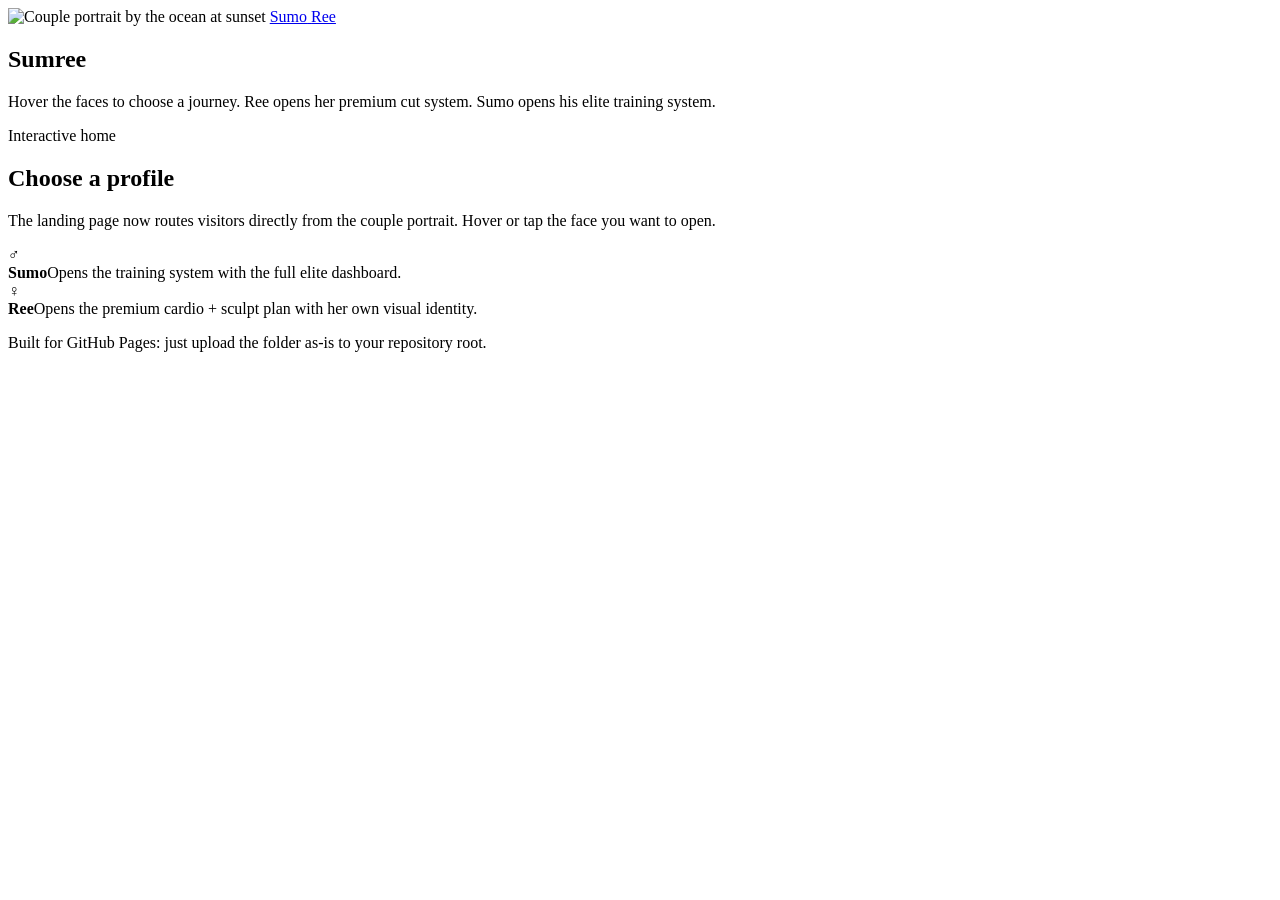
==== commit bd86c2e5: "Sumree changes" ====
--- a/index.html
+++ b/index.html
@@ -1,1030 +1,39 @@
 <!DOCTYPE html>
-
 <html lang="en">
 <head>
-<meta charset="utf-8"/>
-<meta content="width=device-width, initial-scale=1, viewport-fit=cover" name="viewport"/>
-<meta content="yes" name="apple-mobile-web-app-capable"/>
-<meta content="#DADAE1" name="theme-color"/>
-<title>Sumo v2.0 — Elite Performance System</title>
-
-<link href="assets/style.css" rel="stylesheet"/></head>
-<body class="sumo-app">
-<div class="global-sumo-header">
-<div class="global-sumo-shell">
-<div class="global-sumo-brand">
-<div class="global-sumo-name">Sumo</div>
-<div class="global-sumo-sub">Elite Performance System · v2.0</div>
-</div>
-<div class="global-sumo-pills">
-<span class="global-sumo-pill"><span class="global-sumo-dot" id="globalModeDot"></span><span id="globalModeText">Build</span></span>
-<span class="global-sumo-pill"><span class="global-sumo-dot green"></span><span id="globalWaveText">Week 1 · Build</span></span>
-</div>
-</div>
-</div>
-<!-- PAGE: TODAY -->
-<div class="page active" id="page-today">
-<div class="page-header compact">
-<div class="section-kicker">Performance dashboard</div>
-<div class="page-title-wrap"><div><div class="page-title">Today</div><div class="page-sub">Daily readiness · Coaching decisions</div></div><div class="header-badge">Now</div></div>
-</div>
-<div class="page-body">
-<div class="hero-panel">
-<div class="hero-copy"><div class="hero-title">Coach view</div><p class="hero-sub">Use this screen first every day. It sets your load, warm-up depth, and weekly correction rules.</p></div>
-<div class="hero-meta"><span class="metric-pill"><span class="metric-dot"></span> Readiness</span><span class="metric-pill"><span class="metric-dot"></span> Recovery</span><span class="metric-pill"><span class="metric-dot"></span> Execution</span></div>
-</div>
-<details class="command-card" open="">
-<summary class="command-summary">
-<div class="command-summary-main">
-<div class="command-icon">⌘</div>
-<div class="command-text">
-<div class="command-kicker">Elite flow</div>
-<div class="command-title">Today — Command Panel</div>
-</div>
-</div>
-<div style="display:flex;align-items:center;gap:10px"><div class="command-state">Run top to bottom</div><div class="command-chevron">⌄</div></div>
-</summary>
-<div class="command-body"><div class="command-list">
-<div class="command-item" id="cmd-today-1"><div class="item-icon">◔</div><div class="item-copy"><div class="item-title">Run readiness first</div><div class="item-note">Before training, always. Low readiness means Protect mode and quality reps only.</div></div></div>
-<div class="command-item" id="cmd-today-2"><div class="item-icon">↑</div><div class="item-copy"><div class="item-title">Execute the session you earned</div><div class="item-note">Use the readiness result to decide push, build, or protect — never guess.</div></div></div>
-<div class="command-item" id="cmd-today-3"><div class="item-icon">◎</div><div class="item-copy"><div class="item-title">Log the session in Hevy</div><div class="item-note">Track sets, reps, RPE, and a short note on form or joint response.</div></div></div>
-<div class="command-item" id="cmd-today-4"><div class="item-icon">◌</div><div class="item-copy"><div class="item-title">Use weekly trend for calorie moves</div><div class="item-note">Adjust food only from 7-day trend, not from one heavy or light day.</div></div></div>
-<div class="command-item" id="cmd-today-5"><div class="item-icon">✦</div><div class="item-copy"><div class="item-title">Protect recovery first</div><div class="item-note">If joints flare or sleep is low, keep the streak alive with the minimum effective day.</div></div></div>
-</div></div>
-</details>
-<!-- READINESS INPUTS -->
-<div class="card">
-<div class="card-header"><div class="card-title">Daily Readiness Check-In</div><div class="card-sub">Takes 20 seconds — drives every decision below</div></div>
-<div class="card-body">
-<div class="form-grid">
-<div class="field"><label>Sleep (hrs)</label><input id="sleepHours" max="12" min="0" step="0.5" type="number" value="7.0"/></div>
-<div class="field"><label>Recovery /100</label><input id="recoveryScore" max="100" min="0" step="1" type="number" value="72"/></div>
-<div class="field"><label>Energy /10</label><input id="energyLevel" max="10" min="1" step="1" type="number" value="7"/></div>
-<div class="field"><label>Joint Pain /10</label><input id="jointPain" max="10" min="0" step="1" type="number" value="2"/></div>
-<div class="field"><label>Today's Session</label>
-<select id="sessionType">
-<option value="lift">Lift day</option>
-<option value="hike">Hike day</option>
-<option value="recovery">Recovery day</option>
-</select>
-</div>
-<div class="field"><label>Motivation /10</label><input id="motivationLevel" max="10" min="1" step="1" type="number" value="7"/></div>
-</div>
-<div style="margin-top:12px">
-<button class="btn" id="runReadiness" onclick="runReadiness()">Get today's coaching call →</button>
-</div>
-</div>
-</div>
-<!-- RESULT BANNER -->
-<div class="banner green" id="decisionBanner">Green light: push the planned session as written.</div>
-<p class="small" id="decisionText" style="margin:-6px 0 0">Run the check-in above to get your personalised coaching call.</p>
-<!-- STAT CARDS -->
-<div class="stat-grid" style="grid-template-columns:repeat(4,1fr)">
-<div class="stat"><div class="label">Mode</div><div class="val" id="modeOut">Build</div></div>
-<div class="stat"><div class="label">Load adj.</div><div class="val" id="loadOut">0%</div></div>
-<div class="stat"><div class="label">Warm-up</div><div class="val" id="warmupOut" style="font-size:.85rem;padding-top:3px">Rotation</div></div>
-<div class="stat"><div class="label">Tissue state</div><div class="val" id="tissueFatigueOut" style="font-size:.82rem;padding-top:3px">—</div></div>
-</div>
-<!-- COACHING STACK SUMMARY -->
-<div class="card" style="background:linear-gradient(160deg,rgba(10,132,255,0.06),rgba(255,255,255,0.98))">
-<div class="card-header" style="background:transparent"><div class="card-title">Today's Coaching Stack</div><div class="card-sub">Your 3 non-negotiables, right now</div></div>
-<div class="card-body" style="font-size:.85rem">
-<div id="coachingStack">
-<div class="tl">
-<div class="tl-item">
-<div class="tl-left"><div class="tl-dot" style="background:var(--blue-d);border-color:var(--blue-b);font-size:.9rem">1</div></div>
-<div class="tl-content"><div class="tl-title" id="stack1">Run readiness check-in above first.</div></div>
-</div>
-<div class="tl-item">
-<div class="tl-left"><div class="tl-dot" style="background:var(--orange-d);border-color:var(--orange-b);font-size:.9rem">2</div></div>
-<div class="tl-content"><div class="tl-title" id="stack2">Complete today's rehab warm-up before touching a barbell.</div></div>
-</div>
-<div class="tl-item">
-<div class="tl-left"><div class="tl-dot" style="background:var(--green-d);border-color:var(--green-b);font-size:.9rem">3</div></div>
-<div class="tl-content"><div class="tl-title" id="stack3">Log every set in Hevy. Use the Hevy tab after to decide next session.</div></div>
-</div>
-</div>
-</div>
-</div>
-</div>
-<!-- COACHING NOTES -->
-<div class="card">
-<div class="card-header"><div class="card-title">Session Override Rules</div></div>
-<div class="card-body" style="font-size:.85rem">
-<p><strong>Pain &gt; 3/10</strong> → drop one load tier, keep movement quality high, skip grinders.</p>
-<p><strong>Sleep &lt; 6 hrs</strong> → hold load, add reps instead, shorten session if needed.</p>
-<p><strong>Recovery &lt; 60</strong> → minimum effective day: one compound + rehab only.</p>
-<p><strong>Joint unstable</strong> → stop the set immediately, reassess next session.</p>
-</div>
-</div>
-<!-- HIKE TRACKER -->
-<div class="card">
-<div class="card-header"><div class="card-title">Saturday Hike Log</div><div class="card-sub">Track elevation · Pace · Ankle/knee response</div></div>
-<div class="card-body">
-<div class="form-grid">
-<div class="field"><label>Distance (miles)</label><input id="hikeDist" max="30" min="0" step="0.1" type="number" value="0"/></div>
-<div class="field"><label>Elevation gain (ft)</label><input id="hikeEle" max="5000" min="0" step="10" type="number" value="0"/></div>
-<div class="field"><label>Duration (min)</label><input id="hikeDur" max="480" min="0" step="5" type="number" value="0"/></div>
-<div class="field"><label>Right ankle /10</label><input id="hikeAnkle" max="10" min="0" step="1" type="number" value="0"/></div>
-<div class="field"><label>Right knee /10</label><input id="hikeKnee" max="10" min="0" step="1" type="number" value="0"/></div>
-<div class="field"><label>Perceived effort /10</label><input id="hikeEffort" max="10" min="1" step="1" type="number" value="5"/></div>
-</div>
-<div style="margin-top:12px"><button class="btn secondary" onclick="logHike()">Log this hike →</button></div>
-<div id="hikeResult" style="margin-top:10px"></div>
-<div id="hikeHistory" style="margin-top:10px"></div>
-</div>
-</div>
-<!-- PHASE PROGRESS -->
-<div class="hero-panel" style="flex-direction:column;align-items:stretch;gap:12px">
-<div style="display:flex;justify-content:space-between;align-items:center">
-<div>
-<div class="hero-eyebrow">Transformation Arc</div>
-<div class="hero-title">Phase Progress</div>
-<div class="hero-sub">Track where you are in the 12-week arc</div>
-</div>
-<div class="train-badge" id="phaseProgressBadge">Week —</div>
-</div>
-<div>
-<div style="display:flex;justify-content:space-between;font-size:.72rem;color:var(--muted);margin-bottom:6px">
-<span>Start (209 lb)</span><span>Midpoint (~190 lb)</span><span>Goal (170 lb)</span>
-</div>
-<div class="bar-shell" style="height:14px">
-<div class="bar-fill" id="transformBarFill" style="width:0%;background:linear-gradient(90deg,var(--orange),var(--green))"></div>
-</div>
-<div style="display:flex;justify-content:space-between;font-size:.72rem;color:var(--muted);margin-top:4px">
-<span>0%</span><span id="transformPct">—</span><span>100%</span>
-</div>
-</div>
-<div class="form-grid" style="grid-template-columns:1fr 1fr 1fr;gap:10px">
-<div class="field"><label>Current weight (lb)</label><input id="progressWeight" max="250" min="150" oninput="updatePhaseProgress()" step="0.5" type="number" value="184"/></div>
-<div class="field"><label>Start weight (lb)</label><input id="progressStart" max="250" min="150" oninput="updatePhaseProgress()" step="0.5" type="number" value="209"/></div>
-<div class="field"><label>Goal weight (lb)</label><input id="progressGoal" max="220" min="130" oninput="updatePhaseProgress()" step="0.5" type="number" value="170"/></div>
-</div>
-<div class="stat-grid g3">
-<div class="stat orange"><div class="label">Lost</div><div class="val" id="progressLost">—</div><div class="note">lb so far</div></div>
-<div class="stat blue"><div class="label">Remaining</div><div class="val" id="progressRemaining">—</div><div class="note">lb to goal</div></div>
-<div class="stat green"><div class="label">Weeks left</div><div class="val" id="progressWeeks">—</div><div class="note">at 0.75 lb/wk</div></div>
-</div>
-</div>
-<!-- WEEKLY CHECK-IN -->
-<div class="card">
-<div class="card-header"><div class="card-title">Weekly Calorie &amp; Weight Adjuster</div><div class="card-sub">Update once per week, Sunday check-in</div></div>
-<div class="card-body">
-<div class="form-grid">
-<div class="field"><label>Avg weight now</label><input id="avgWeightNow" max="250" min="150" step="0.1" type="number" value="184.0"/></div>
-<div class="field"><label>Avg weight last wk</label><input id="avgWeightPrev" max="250" min="150" step="0.1" type="number" value="184.8"/></div>
-<div class="field"><label>Current kcal/day</label><input id="currentCalories" max="3500" min="1200" step="25" type="number" value="2000"/></div>
-<div class="field"><label>Strength trend</label>
-<select id="strengthTrend"><option value="up">Up</option><option selected="" value="flat">Flat</option><option value="down">Down</option></select>
-</div>
-<div class="field"><label>Hunger /10</label><input id="hungerLevel" max="10" min="1" step="1" type="number" value="5"/></div>
-<div class="field"><label>Compliance %</label><input id="complianceLevel" max="100" min="0" step="1" type="number" value="88"/></div>
-</div>
-<div style="margin-top:12px"><button class="btn secondary" onclick="runWeekly()">Update weekly targets</button></div>
-<ul class="priority-list mt" id="weeklyList">
-<li>Stay near 2,000 kcal on lift days and hold protein at 160–175g.</li>
-</ul>
-</div>
-</div>
-<!-- WEEKLY ATHLETE REVIEW -->
-<div class="card">
-<div class="card-header"><div class="card-title">Weekly Athlete Review</div><div class="card-sub">Full system scan — run every Sunday</div></div>
-<div class="card-body">
-<div class="form-grid">
-<div class="field"><label>Workout completion %</label><input id="weeklyCompletion" max="100" min="0" step="1" type="number" value="90"/></div>
-<div class="field"><label>Avg sleep (hrs)</label><input id="weeklySleep" max="12" min="0" step="0.1" type="number" value="7.2"/></div>
-<div class="field"><label>Avg energy /10</label><input id="weeklyEnergy" max="10" min="1" step="1" type="number" value="7"/></div>
-<div class="field"><label>Avg joint pain /10</label><input id="weeklyPain" max="10" min="0" step="1" type="number" value="2"/></div>
-<div class="field"><label>Weekly wt loss (lb)</label><input id="weeklyLoss" max="5" min="-5" step="0.1" type="number" value="0.7"/></div>
-<div class="field"><label>Strength direction</label>
-<select id="weeklyStrength"><option value="up">Up</option><option selected="" value="flat">Flat</option><option value="down">Down</option></select>
-</div>
-</div>
-<div style="margin-top:12px"><button class="btn secondary" onclick="runAthleteReview()">Update athlete priorities</button></div>
-<ul class="priority-list mt" id="athletePriorityList"><li>Run the weekly review above.</li></ul>
-</div>
-</div>
-</div>
-</div>
-<!-- PAGE: TRAIN -->
-<div class="page" id="page-train">
-<div class="page-header compact">
-<div class="section-kicker">Training system</div>
-<div class="page-title-wrap"><div><div class="page-title">Training</div><div class="page-sub">7-day schedule · Load strategy · Progression</div></div><div class="header-badge">7D</div></div>
-</div>
-<div class="page-body">
-<div class="hero-panel">
-<div class="hero-copy"><div class="hero-title">Plan like a high-performance app</div><p class="hero-sub">Open the day, see the key lift cues instantly, then use Hevy only after the session to decide the next progression move.</p></div>
-<div class="hero-meta"><span class="metric-pill"><span class="metric-dot"></span> Day flow</span><span class="metric-pill"><span class="metric-dot"></span> Primer</span><span class="metric-pill"><span class="metric-dot"></span> Hevy</span></div>
-</div>
-<div class="train-cockpit">
-<div class="train-focus-card">
-<div class="train-focus-top">
-<div>
-<div class="train-focus-kicker">Lift view</div>
-<h3 class="train-focus-title" id="trainSelectedDay">Monday Push</h3>
-<p class="train-focus-note" id="trainSelectedNote">Shoulder-safe pressing with upper chest and triceps priority. Start here, then open the exercise cards below.</p>
-</div>
-<div class="train-badge" id="trainSelectedBadge">~65 min · Main lift first</div>
-</div>
-<div class="train-snapshot">
-<div class="snap"><div class="snap-label">Primary focus</div><div class="snap-value" id="trainFocusOut">Upper chest + triceps</div></div>
-<div class="snap"><div class="snap-label">Progression rule</div><div class="snap-value" id="trainProgressOut">Top set earns the next change</div></div>
-<div class="snap"><div class="snap-label">Warm-up / primer</div><div class="snap-value" id="trainPrimerOut">Shoulder day + push primer</div></div>
-<div class="snap"><div class="snap-label">Special watchout</div><div class="snap-value" id="trainWatchOut">Left shoulder quiet, clean lockout</div></div>
-</div>
-</div>
-<div class="train-quick-actions">
-<div class="quick-action-grid">
-<button class="quick-action" onclick="goTrainTool('primer')" type="button"><span class="quick-ic">⚑</span><span class="quick-copy"><strong>Primer</strong><span>Open the exact switch-on sequence before lifting.</span></span></button>
-<button class="quick-action" onclick="goTrainTool('wave')" type="button"><span class="quick-ic">↺</span><span class="quick-copy"><strong>Wave</strong><span>Check whether this week is build, push, peak, or deload.</span></span></button>
-<button class="quick-action" onclick="goTrainTool('hevy')" type="button"><span class="quick-ic">◎</span><span class="quick-copy"><strong>Hevy</strong><span>Use after the workout to decide reps vs load next time.</span></span></button>
-<button class="quick-action" onclick="goTrainTool('rpe')" type="button"><span class="quick-ic">◔</span><span class="quick-copy"><strong>RPE</strong><span>Quick reminder of the effort ceiling for the day.</span></span></button>
-</div>
-<div class="info"><strong>Best flow:</strong> choose the day → review the 4 cues above → lift → log in Hevy → use the Hevy tab only after the session.</div>
-</div>
-</div>
-<details class="command-card" open="">
-<summary class="command-summary">
-<div class="command-summary-main">
-<div class="command-icon">▣</div>
-<div class="command-text">
-<div class="command-kicker">Execution rules</div>
-<div class="command-title">Training — Command Panel</div>
-</div>
-</div>
-<div style="display:flex;align-items:center;gap:10px"><div class="command-state">Wave + Hevy decide progression</div><div class="command-chevron">⌄</div></div>
-</summary>
-<div class="command-body"><div class="command-list">
-<div class="command-item" id="cmd-train-1"><div class="item-icon">↗</div><div class="item-copy"><div class="item-title">Follow the phase wave</div><div class="item-note">Week dictates the ceiling: build, push, peak, or deload.</div></div></div>
-<div class="command-item" id="cmd-train-2"><div class="item-icon">◉</div><div class="item-copy"><div class="item-title">Top set earns the change</div><div class="item-note">Push compounds to the target RPE, then let clean reps decide the next jump.</div></div></div>
-<div class="command-item" id="cmd-train-3"><div class="item-icon">≈</div><div class="item-copy"><div class="item-title">Back-off sets build the muscle</div><div class="item-note">Drop 10–15% and chase tempo, tension, and stable positions.</div></div></div>
-<div class="command-item" id="cmd-train-4"><div class="item-icon">⊕</div><div class="item-copy"><div class="item-title">Right side gets priority</div><div class="item-note">Start unilateral work on the right and add a little more control or volume there.</div></div></div>
-<div class="command-item" id="cmd-train-5"><div class="item-icon">◇</div><div class="item-copy"><div class="item-title">If form breaks, it does not count</div><div class="item-note">Never buy progression with ugly reps, joint drift, or rushed eccentrics.</div></div></div>
-</div></div>
-</details>
-<!-- DAY SELECTOR -->
-<div class="card">
-<div class="card-body day-scroll-wrap">
-<div class="day-scroll-head">
-<div>
-<div class="day-scroll-title">Choose today’s session</div>
-<div class="day-scroll-sub">Open one day at a time so the page only shows the session you need right now.</div>
-</div>
-<div class="day-scroll-meta">
-<span class="day-scroll-chip" id="trainDayCount">7-day split</span>
-<span class="day-scroll-chip">Tap a day to switch</span>
-</div>
-</div>
-<div class="day-scroll" id="dayScroll">
-<button class="day-btn active" onclick="showDay('d1',this)">Mon Push</button>
-<button class="day-btn" onclick="showDay('d2',this)">Tue Pull</button>
-<button class="day-btn" onclick="showDay('d3',this)">Wed Recovery</button>
-<button class="day-btn" onclick="showDay('d4',this)">Thu Legs</button>
-<button class="day-btn" onclick="showDay('d5',this)">Fri Upper</button>
-<button class="day-btn" onclick="showDay('d6',this)">Sat Hike</button>
-<button class="day-btn" onclick="showDay('d7',this)">Sun Rest</button>
-</div>
-</div>
-</div>
-<!-- LOAD KEY -->
-<div class="pill-row">
-<span class="load-badge load-heavy">Heavy</span>
-<span class="load-badge load-moderate">Moderate</span>
-<span class="load-badge load-light">Light</span>
-<span class="load-badge load-rehab">Rehab</span>
-<span class="small" style="align-self:center">— tap any exercise to expand</span>
-</div>
-<!-- DAY PANELS -->
-<div id="d1">
-<div class="info"><strong>Monday Push</strong> — Neural primer sets on bench + shoulder press. Left shoulder monitored every set. Post-session: 12–15 min Zone 2.</div>
-<div id="d1-exercises"></div>
-</div>
-<div id="d2" style="display:none">
-<div class="info"><strong>Tuesday Pull</strong> — Neural primers on pull-ups + rows. Lumbar-protective positions throughout. Aggressive arm volume for muscle memory.</div>
-<div id="d2-exercises"></div>
-</div>
-<div id="d3" style="display:none">
-<div class="good-box"><strong>Wednesday Active Recovery</strong><br/>10–20 min Zone 2 walk/row below 120 bpm. Recovery flow: ankle alphabets → clamshells → slow step-downs → single-leg balance → band pull-aparts → calf stretch → hamstring stretch. Finish with hip flexor + piriformis stretch. This day is not optional — it enables Thursday's leg session.</div>
-<div id="d3-exercises"></div>
-</div>
-<div id="d4" style="display:none">
-<div class="info"><strong>Thursday Legs</strong> — Neural primers on RDL. Right side starts every unilateral movement. Right calf gets 1 extra set when pain ≤ 3/10.</div>
-<div id="d4-exercises"></div>
-</div>
-<div id="d5" style="display:none">
-<div class="info"><strong>Friday Upper Hypertrophy</strong> — Shape day, not strength day. Higher reps, quality contractions, arm and shoulder aesthetics. Post-session: Zone 2 + full meal before Saturday hike.</div>
-<div id="d5-exercises"></div>
-</div>
-<div id="d6" style="display:none">
-<div class="info" style="background:rgba(74,222,128,.08);border-color:rgba(74,222,128,.24)">🥾 <strong>Saturday Hike + Arms</strong> — Hike is the primary stimulus. Arm work follows 1–2 hrs after the hike. Pre-hike: 8 min ankle warm-up. Fuel: +300–400 kcal extra today.</div>
-<div id="d6-exercises"></div>
-</div>
-<div id="d7" style="display:none">
-<div class="good-box"><strong>Sunday Full Rest</strong><br/>Complete rest or 15–25 min gentle walk if fatigue is low. Assess right ankle stiffness, right calf soreness, knee state, and low back heading into Monday. Sleep target: 7.5–9 hrs. Recovery protein maintained — reduced carbs only.</div>
-</div>
-</div>
-</div>
-<!-- PAGE: REHAB -->
-<!-- PAGE: REHAB -->
-<div class="page" id="page-rehab">
-<div class="page-header compact">
-<div class="section-kicker">Joint care</div>
-<div class="page-title-wrap"><div><div class="page-title">Rehab &amp; Warm-Up</div><div class="page-sub">Right ankle · Right knee · Left shoulder</div></div><div class="header-badge">3</div></div>
-</div>
-<div class="page-body">
-<div class="hero-panel">
-<div class="hero-copy"><div class="hero-title">Joint-first prep</div><p class="hero-sub">Choose the fast full-body block or the deeper single-site rotation based on time and tissue status.</p></div>
-<div class="hero-meta"><span class="metric-pill"><span class="metric-dot"></span> Ankle</span><span class="metric-pill"><span class="metric-dot"></span> Knee</span><span class="metric-pill"><span class="metric-dot"></span> Shoulder</span></div>
-</div>
-<!-- ASYMMETRY MONITOR -->
-<div class="card" style="border-left:3px solid var(--orange)">
-<div class="card-header"><div class="card-title">Right-Side Asymmetry Monitor<span class="card-new-badge">New</span></div><div class="card-sub">Track bilaterally — catch regression before it becomes injury</div></div>
-<div class="card-body">
-<div class="info" style="margin-bottom:12px;font-size:.84rem"><strong>Rule:</strong> Any bilateral difference &gt;15% on strength, &gt;10% on ROM, or a pain differential of &gt;2 points triggers a load reduction on the right side until parity is restored.</div>
-<div class="form-grid">
-<div class="field"><label>Right calf raise reps</label><input id="asymRCalfR" max="50" min="0" step="1" type="number" value="0"/></div>
-<div class="field"><label>Left calf raise reps</label><input id="asymLCalfR" max="50" min="0" step="1" type="number" value="0"/></div>
-<div class="field"><label>Right single-leg balance (sec)</label><input id="asymRBalance" max="120" min="0" step="1" type="number" value="0"/></div>
-<div class="field"><label>Left single-leg balance (sec)</label><input id="asymLBalance" max="120" min="0" step="1" type="number" value="0"/></div>
-<div class="field"><label>Right step-up reps</label><input id="asymRStepUp" max="30" min="0" step="1" type="number" value="0"/></div>
-<div class="field"><label>Left step-up reps</label><input id="asymLStepUp" max="30" min="0" step="1" type="number" value="0"/></div>
-<div class="field"><label>Right ankle pain /10</label><input id="asymRAnkle" max="10" min="0" step="1" type="number" value="0"/></div>
-<div class="field"><label>Left ankle pain /10</label><input id="asymLAnkle" max="10" min="0" step="1" type="number" value="0"/></div>
-</div>
-<div style="margin-top:12px"><button class="btn secondary" onclick="runAsymmetry()">Analyze asymmetry →</button></div>
-<div id="asymmetryResult" style="margin-top:10px"></div>
-</div>
-</div>
-<div class="danger-box"><strong>Non-negotiable:</strong> This runs before every lifting session. Choose Format A (15-min full-body) or Format B (single-site rotation, recommended default).</div>
-<details class="command-card" open="">
-<summary class="command-summary">
-<div class="command-summary-main">
-<div class="command-icon">△</div>
-<div class="command-text">
-<div class="command-kicker">Structural rules</div>
-<div class="command-title">Rehab — Command Panel</div>
-</div>
-</div>
-<div style="display:flex;align-items:center;gap:10px"><div class="command-state">Rotation usually wins</div><div class="command-chevron">⌄</div></div>
-</summary>
-<div class="command-body"><div class="command-list">
-<div class="command-item" id="cmd-rehab-1"><div class="item-icon">△</div><div class="item-copy"><div class="item-title">Use rotation as the default</div><div class="item-note">Single-site work is the main route for long-term ankle, knee, and shoulder resilience.</div></div></div>
-<div class="command-item" id="cmd-rehab-2"><div class="item-icon">□</div><div class="item-copy"><div class="item-title">Use full-body only when time is tight</div><div class="item-note">Travel, poor sleep, or deload weeks get the 15-minute maintenance block.</div></div></div>
-<div class="command-item" id="cmd-rehab-3"><div class="item-icon">∿</div><div class="item-copy"><div class="item-title">Tempo before load</div><div class="item-note">Slow eccentrics and holds beat heavier weight for tendon remodeling.</div></div></div>
-<div class="command-item" id="cmd-rehab-4"><div class="item-icon">!</div><div class="item-copy"><div class="item-title">Pain above 3 changes the plan</div><div class="item-note">Modify range, drop load, or switch format the moment tissue quality drops.</div></div></div>
-<div class="command-item" id="cmd-rehab-5"><div class="item-icon">○</div><div class="item-copy"><div class="item-title">Build bulletproof tissue, not quick relief</div><div class="item-note">This page exists to make the next 12 months stronger, not just today easier.</div></div></div>
-</div></div>
-</details>
-<!-- FORMAT TOGGLE -->
-<div class="segmented">
-<button class="segment-btn active" id="fmtA-btn" onclick="showFormat('A')">Format A — 15 min full-body</button>
-<button class="segment-btn" id="fmtB-btn" onclick="showFormat('B')">Format B — Single site</button>
-</div>
-<!-- FORMAT A -->
-<div id="fmtA">
-<div class="info">Use on busy days, travel, deloads, or poor-sleep days. Covers all 3 sites in one compact block.</div>
-<div class="card">
-<div id="fmtA-content"></div>
-</div>
-</div>
-<!-- FORMAT B -->
-<div id="fmtB" style="display:none">
-<div class="info">Recommended default. One injury area per session gets deeper focused volume — better for long-term tendon remodeling and tissue strength.</div>
-<div class="day-scroll">
-<button class="day-btn active" onclick="showSite('ankle',this)">Ankle</button>
-<button class="day-btn" onclick="showSite('knee',this)">Knee</button>
-<button class="day-btn" onclick="showSite('shoulder',this)">Shoulder</button>
-</div>
-<div id="site-ankle"></div>
-<div id="site-knee" style="display:none"></div>
-<div id="site-shoulder" style="display:none"></div>
-<div class="card" style="margin-top:4px">
-<div class="card-header"><div class="card-title">Weekly Rotation</div></div>
-<div class="card-body" style="font-size:.84rem">
-<div class="ex-row"><span class="key">Monday Push</span><span class="v">Shoulder Day</span></div>
-<div class="ex-row"><span class="key">Tuesday Pull</span><span class="v">Ankle Day</span></div>
-<div class="ex-row"><span class="key">Thursday Legs</span><span class="v">Knee Day</span></div>
-<div class="ex-row"><span class="key">Friday Upper</span><span class="v">Shoulder or 15-min Full-Body</span></div>
-<div class="ex-row"><span class="key">Saturday Hike</span><span class="v">Ankle + 1 set clamshells</span></div>
-</div>
-</div>
-</div>
-<div class="card">
-<div class="card-header"><div class="card-title">Primer moved out</div><div class="card-sub">Rehab page now stays focused on tissue prep and warm-up format</div></div>
-<div class="card-body" style="font-size:.84rem">
-<div class="pill-row"><span class="pill purple">Primer</span></div>
-<p>The Neural Primer Protocol now lives in its own tab so this page can stay centered on ankle, knee, and shoulder prep only.</p>
-</div>
-</div>
-</div>
-</div>
-<!-- PAGE: NUTRITION -->
-<!-- PAGE: NUTRITION -->
-<div class="page" id="page-nutrition">
-<div class="page-header compact">
-<div class="section-kicker">Fueling</div>
-<div class="page-title-wrap"><div><div class="page-title">Nutrition</div><div class="page-sub">Macros · Meal timing · Supplements</div></div><div class="header-badge">Plan</div></div>
-</div>
-<div class="page-body">
-<div class="hero-panel">
-<div class="hero-copy"><div class="hero-title">Fuel for performance and the cut</div><p class="hero-sub">Keep protein high, carbs targeted, and recovery meals simple enough to repeat.</p></div>
-<div class="hero-meta"><span class="metric-pill"><span class="metric-dot"></span> Protein</span><span class="metric-pill"><span class="metric-dot"></span> Timing</span><span class="metric-pill"><span class="metric-dot"></span> Recovery</span></div>
-</div>
-<details class="command-card" open="">
-<summary class="command-summary">
-<div class="command-summary-main">
-<div class="command-icon">◍</div>
-<div class="command-text">
-<div class="command-kicker">Fuel rules</div>
-<div class="command-title">Nutrition — Command Panel</div>
-</div>
-</div>
-<div style="display:flex;align-items:center;gap:10px"><div class="command-state">Trend, protein, adherence</div><div class="command-chevron">⌄</div></div>
-</summary>
-<div class="command-body"><div class="command-list">
-<div class="command-item" id="cmd-nutrition-1"><div class="item-icon">◍</div><div class="item-copy"><div class="item-title">Protein is the anchor</div><div class="item-note">Hit 160–175g every day before you think about cutting anything else.</div></div></div>
-<div class="command-item" id="cmd-nutrition-2"><div class="item-icon">↔</div><div class="item-copy"><div class="item-title">Adjust calories only on trend</div><div class="item-note">Use the weekly average, never one noisy weigh-in.</div></div></div>
-<div class="command-item" id="cmd-nutrition-3"><div class="item-icon">⚡</div><div class="item-copy"><div class="item-title">Protect performance with carbs</div><div class="item-note">If strength or recovery slips, place carbs around training before cutting harder.</div></div></div>
-<div class="command-item" id="cmd-nutrition-4"><div class="item-icon">⋯</div><div class="item-copy"><div class="item-title">Keep meals boring enough to repeat</div><div class="item-note">Simple repeatable meals beat perfect meals you cannot sustain.</div></div></div>
-<div class="command-item" id="cmd-nutrition-5"><div class="item-icon">✓</div><div class="item-copy"><div class="item-title">Adherence wins the phase</div><div class="item-note">A consistent 90% week beats a perfect 2-day sprint every time.</div></div></div>
-</div></div>
-</details>
-<!-- MACRO TARGETS -->
-<div class="stat-grid" style="grid-template-columns:1fr 1fr 1fr">
-<div class="stat orange"><div class="label">Lift days</div><div class="val">2,000</div><div class="note">kcal · ~500 deficit</div></div>
-<div class="stat blue"><div class="label">Rest days</div><div class="val">1,750</div><div class="note">kcal · same protein</div></div>
-<div class="stat green"><div class="label">Hike day</div><div class="val">2,300</div><div class="note">kcal · extra carbs</div></div>
-</div>
-<div class="card">
-<div class="card-header"><div class="card-title">Daily Macro Targets</div></div>
-<div class="card-body" style="font-size:.85rem">
-<div class="ex-row"><span class="key">Protein</span><span class="v">160–175g (0.9–1.0g/lb)</span></div>
-<div class="ex-row"><span class="key">Carbs (lift day)</span><span class="v">175–200g</span></div>
-<div class="ex-row"><span class="key">Fat</span><span class="v">55–65g</span></div>
-<div class="ex-row"><span class="key">Leucine per meal</span><span class="v">≥ 2.5g (trigger MPS)</span></div>
-</div>
-</div>
-<!-- TDEE CALCULATOR -->
-<div class="card">
-<div class="card-header"><div class="card-title">Body Composition Calculator<span class="card-new-badge">New</span></div><div class="card-sub">Personalized TDEE · Macro targets · Deficit depth</div></div>
-<div class="card-body">
-<div class="form-grid">
-<div class="field"><label>Current Weight (lb)</label><input id="tdeeWeight" max="400" min="100" step="0.5" type="number" value="184"/></div>
-<div class="field"><label>Height (in)</label><input id="tdeeHeight" max="84" min="60" step="0.5" type="number" value="69"/></div>
-<div class="field"><label>Age</label><input id="tdeeAge" max="80" min="18" step="1" type="number" value="35"/></div>
-<div class="field"><label>Activity Level</label>
-<select id="tdeeActivity">
-<option value="1.375">Lightly Active (1–2 days/wk)</option>
-<option selected="" value="1.55">Moderately Active (3–5 days/wk)</option>
-<option value="1.725">Very Active (6–7 days/wk)</option>
-</select>
-</div>
-<div class="field"><label>Goal Phase</label>
-<select id="tdeeGoal">
-<option selected="" value="cut">Cut (500 kcal deficit)</option>
-<option value="maintain">Maintain</option>
-<option value="build">Lean Build (+200 kcal)</option>
-</select>
-</div>
-<div class="field"><label>Body Fat % (estimate)</label><input id="tdeeBF" max="50" min="5" step="0.5" type="number" value="22"/></div>
-</div>
-<div style="margin-top:12px"><button class="btn secondary" onclick="calcTDEE()">Calculate my targets →</button></div>
-<div class="stat-grid" style="margin-top:10px;grid-template-columns:repeat(3,1fr)">
-<div class="stat blue"><div class="label">TDEE</div><div class="val" id="tdeeOut">—</div><div class="note">kcal maintenance</div></div>
-<div class="stat orange"><div class="label">Target kcal</div><div class="val" id="tdeeTarget">—</div><div class="note">per training day</div></div>
-<div class="stat green"><div class="label">Lean Mass</div><div class="val" id="tdeeLBM">—</div><div class="note">lb to protect</div></div>
-</div>
-<div class="stat-grid" style="margin-top:10px">
-<div class="stat"><div class="label">Protein floor</div><div class="val" id="tdeeProtein">—</div><div class="note">g/day (non-negotiable)</div></div>
-<div class="stat"><div class="label">Fat floor</div><div class="val" id="tdeeFat">—</div><div class="note">g/day for hormones</div></div>
-<div class="stat"><div class="label">Carb window</div><div class="val" id="tdeeCarbs">—</div><div class="note">g on lift days</div></div>
-<div class="stat"><div class="label">Weekly loss</div><div class="val" id="tdeeRate">—</div><div class="note">lb/wk target</div></div>
-</div>
-<div class="small mt" id="tdeeNote"></div>
-</div>
-</div>
-<!-- MEAL TIMELINE -->
-<div class="card">
-<div class="card-header"><div class="card-title">Meal Schedule (Lift Day)</div></div>
-<div class="card-body">
-<div class="tl">
-<div class="tl-item">
-<div class="tl-left"><div class="tl-dot" style="background:var(--yellow-d);border-color:var(--yellow-b)">⚡</div><div class="tl-line"></div><div class="tl-time">6:30</div></div>
-<div class="tl-content"><div class="tl-title">Hydration Prime</div><ul class="tl-list"><li>16–20 oz water + black coffee</li><li>L-Carnitine 1g + Green Tea 400mg</li></ul></div>
-</div>
-<div class="tl-item">
-<div class="tl-left"><div class="tl-dot" style="background:var(--orange-d);border-color:var(--orange-b)">🥣</div><div class="tl-line"></div><div class="tl-time">8:00</div></div>
-<div class="tl-content"><div class="tl-title">Breakfast — Anabolic Prime (~65g protein)</div><ul class="tl-list"><li>Whey isolate 1.5 scoops (~38g protein)</li><li>Greek yogurt/skyr 250g (~21g protein)</li><li>Oats 60g dry · Chia 1 tbsp · Spinach</li><li>Creatine 5g · D3+K2 · Biotin · B12</li></ul></div>
-</div>
-<div class="tl-item">
-<div class="tl-left"><div class="tl-dot" style="background:var(--blue-d);border-color:var(--blue-b)">🫙</div><div class="tl-line"></div><div class="tl-time">12:30</div></div>
-<div class="tl-content"><div class="tl-title">Lunch — Solid Protein Anchor (~50g protein)</div><ul class="tl-list"><li>Paneer 200g <em>or</em> Tofu 300g + ½ scoop whey</li><li>Dal 1 cup cooked · 1 roti or ½ cup rice</li><li>Large salad + 1 tsp olive oil · Turmeric 500mg</li></ul></div>
-</div>
-<div class="tl-item">
-<div class="tl-left"><div class="tl-dot" style="background:var(--green-d);border-color:var(--green-b)">⚡</div><div class="tl-line"></div><div class="tl-time">4:00</div></div>
-<div class="tl-content"><div class="tl-title">Pre-Workout (~28g protein)</div><ul class="tl-list"><li>Whey 1 scoop + banana or 40g oats</li><li>Beta-Alanine 3–4g · Taurine 1.5g</li><li>L-Theanine 100mg (if using caffeine)</li></ul></div>
-</div>
-<div class="tl-item">
-<div class="tl-left"><div class="tl-dot" style="background:var(--green-d);border-color:var(--green-b)">💪</div><div class="tl-line"></div><div class="tl-time">6:00</div></div>
-<div class="tl-content"><div class="tl-title">Post-Workout (within 30 min)</div><ul class="tl-list"><li>Whey 1 scoop + optional fast carb</li><li>L-Glutamine 5g</li></ul></div>
-</div>
-<div class="tl-item">
-<div class="tl-left"><div class="tl-dot" style="background:var(--purple-d);border-color:var(--purple-b)">🍛</div><div class="tl-line"></div><div class="tl-time">8:00</div></div>
-<div class="tl-content"><div class="tl-title">Dinner — Satiety Fortress (~36g protein)</div><ul class="tl-list"><li>Paneer 200g or Tofu 250g</li><li>Veggies 2–3 cups · ½ avocado or 12 almonds</li><li>Carb only on leg/hike days: 1 roti or ½ cup rice</li><li>KSM-66 300mg · Zinc 25mg</li></ul></div>
-</div>
-<div class="tl-item">
-<div class="tl-left"><div class="tl-dot" style="background:var(--purple-d);border-color:var(--purple-b)">🌙</div><div class="tl-time">9:30</div></div>
-<div class="tl-content"><div class="tl-title">Pre-Bed (if protein short)</div><ul class="tl-list"><li>Skyr 200g or casein shake</li><li>Magnesium Glycinate 400mg · L-Theanine 200mg</li></ul></div>
-</div>
-</div>
-</div>
-</div>
-<!-- LEUCINE TABLE -->
-<div class="card">
-<div class="card-header"><div class="card-title">Leucine Threshold Guide</div><div class="card-sub">Every meal must clear 2.5g leucine to trigger MPS</div></div>
-<div class="card-body" style="font-size:.83rem">
-<div class="ex-row"><span class="key">Whey Isolate 1 scoop</span><span class="v">~2.7g ✅</span></div>
-<div class="ex-row"><span class="key">Paneer 200g</span><span class="v">~2.8g ✅</span></div>
-<div class="ex-row"><span class="key">Tofu 300g</span><span class="v">~1.8g ⚠️ pair with ½ scoop whey</span></div>
-<div class="ex-row"><span class="key">Dal 1 cup cooked</span><span class="v">~1.2g ⚠️ pair with paneer or whey</span></div>
-<div class="ex-row"><span class="key">Greek Yogurt 250g</span><span class="v">~1.9g ⚠️ pair with whey</span></div>
-</div>
-</div>
-<!-- CRAVING BUFFER -->
-<div class="card">
-<div class="card-header"><div class="card-title">Craving Interrupt Protocol</div><div class="card-sub">Pre-approved buffer foods — pick one</div></div>
-<div class="card-body">
-<div class="pill-row">
-<span class="pill green">Roasted chana 50g</span>
-<span class="pill green">Skyr 200g</span>
-<span class="pill green">Makhana 30g</span>
-<span class="pill green">Whey shake</span>
-<span class="pill green">Cucumber + salt + lemon</span>
-<span class="pill green">Buttermilk (chaas)</span>
-</div>
-<div class="small mt"><strong>Protocol:</strong> Craving hits → 500ml water → wait 12 min → if still there, pick one buffer food above. Never decide in the moment from an open fridge.</div>
-</div>
-</div>
-<!-- PERI-WORKOUT CARB TIMING -->
-<div class="card">
-<div class="card-header"><div class="card-title">Peri-Workout Carb Distribution<span class="card-new-badge">New</span></div><div class="card-sub">Time carbs for performance · Protect muscle · Accelerate recovery</div></div>
-<div class="card-body">
-<div class="form-grid">
-<div class="field"><label>Total carbs today (g)</label><input id="carbTotal" max="500" min="50" step="5" type="number" value="185"/></div>
-<div class="field"><label>Session type</label>
-<select id="carbSession">
-<option value="compound">Compound strength day</option>
-<option value="hypertrophy">Hypertrophy / Upper day</option>
-<option value="hike">Hike day</option>
-<option value="recovery">Recovery / Rest day</option>
-</select>
-</div>
-<div class="field"><label>Training time</label>
-<select id="carbTrainTime">
-<option value="morning">Morning (7–10am)</option>
-<option value="midday">Midday (11am–1pm)</option>
-<option selected="" value="afternoon">Afternoon (3–6pm)</option>
-<option value="evening">Evening (6–9pm)</option>
-</select>
-</div>
-</div>
-<div style="margin-top:12px"><button class="btn secondary" onclick="calcCarbTiming()">Get timing plan →</button></div>
-<div id="carbTimingResult" style="margin-top:10px"></div>
-</div>
-</div>
-<!-- SUPPLEMENTS TIMELINE -->
-<div class="card">
-<div class="card-header"><div class="card-title">Supplement Schedule</div><div class="card-sub">Full daily timing — tap any slot to expand</div></div>
-<div id="supp-accordion"></div>
-</div>
-</div>
-</div>
-<!-- PAGE: PSYCH -->
-<div class="page" id="page-psych">
-<div class="page-header compact">
-<div class="section-kicker">Consistency</div>
-<div class="page-title-wrap"><div><div class="page-title">Mindset</div><div class="page-sub">Fail-safes · Identity anchors · Yo-yo prevention</div></div><div class="header-badge">Core</div></div>
-</div>
-<div class="page-body">
-<div class="hero-panel">
-<div class="hero-copy"><div class="hero-title">Consistency engine</div><p class="hero-sub">This page exists to prevent drift. Use it when motivation is low and structure needs to take over.</p></div>
-<div class="hero-meta"><span class="metric-pill"><span class="metric-dot"></span> Identity</span><span class="metric-pill"><span class="metric-dot"></span> Defaults</span><span class="metric-pill"><span class="metric-dot"></span> Recovery</span></div>
-</div>
-<details class="command-card" open="">
-<summary class="command-summary">
-<div class="command-summary-main">
-<div class="command-icon">∞</div>
-<div class="command-text">
-<div class="command-kicker">Behavior rules</div>
-<div class="command-title">Mindset — Command Panel</div>
-</div>
-</div>
-<div style="display:flex;align-items:center;gap:10px"><div class="command-state">Systems over moods</div><div class="command-chevron">⌄</div></div>
-</summary>
-<div class="command-body"><div class="command-list">
-<div class="command-item" id="cmd-psych-1"><div class="item-icon">∞</div><div class="item-copy"><div class="item-title">You execute systems, not moods</div><div class="item-note">Follow the next action, not whatever your mind negotiates in the moment.</div></div></div>
-<div class="command-item" id="cmd-psych-2"><div class="item-icon">↺</div><div class="item-copy"><div class="item-title">Never miss two in a row</div><div class="item-note">Low-energy days scale down, they do not disappear.</div></div></div>
-<div class="command-item" id="cmd-psych-3"><div class="item-icon">⋂</div><div class="item-copy"><div class="item-title">Use the 5-minute morning protocol</div><div class="item-note">Start the day with water, identity, and a pre-committed food plan.</div></div></div>
-<div class="command-item" id="cmd-psych-4"><div class="item-icon">✳</div><div class="item-copy"><div class="item-title">Minimum effective day beats skipping</div><div class="item-note">One compound, one accessory, rehab, then leave. Keep the chain alive.</div></div></div>
-<div class="command-item" id="cmd-psych-5"><div class="item-icon">☉</div><div class="item-copy"><div class="item-title">Protect recovery before intensity</div><div class="item-note">The fastest way forward is usually cleaner sleep and fewer bad decisions.</div></div></div>
-</div></div>
-</details>
-<div class="danger-box"><strong>Root cause:</strong> Your 6–7 year yo-yo cycle was a systems problem, not a discipline problem. Every failure happened when motivation faded. This page replaces motivation with identity and pre-written behavioral algorithms.</div>
-<!-- IDENTITY ANCHORS -->
-<div class="card">
-<div class="card-header"><div class="card-title">Identity Anchors</div></div>
-<div class="card-body" style="font-size:.86rem">
-<div class="good-box" style="margin-bottom:10px"><strong>Statement 1:</strong> "I am an athlete maintaining my body — not a dieter fighting cravings."</div>
-<div class="good-box"><strong>Statement 2:</strong> "I follow the protocol — I don't decide whether to follow the protocol."</div>
-</div>
-</div>
-<!-- IF-THEN FAIL-SAFES -->
-<div class="card">
-<div class="card-header"><div class="card-title">If-Then Fail-Safe System</div><div class="card-sub">Pre-written responses to every relapse trigger</div></div>
-<div id="fail-safe-accordion"></div>
-</div>
-<!-- 5-MINUTE MORNING PROTOCOL -->
-<div class="card">
-<div class="card-header"><div class="card-title">5-Minute Morning Protocol</div><div class="card-sub">Non-negotiable daily keystone</div></div>
-<div class="card-body" style="font-size:.85rem">
-<ul class="check-list" id="morning-checklist">
-<li><div class="ck" onclick="toggleCheck(this)"></div><span>16 oz water before anything else</span></li>
-<li><div class="ck" onclick="toggleCheck(this)"></div><span>Check protocol — what day is it, what's scheduled</span></li>
-<li><div class="ck" onclick="toggleCheck(this)"></div><span>State one identity sentence out loud</span></li>
-<li><div class="ck" onclick="toggleCheck(this)"></div><span>Pre-commit today's meals — write or log before eating</span></li>
-<li><div class="ck" onclick="toggleCheck(this)"></div><span>Move for 5 minutes minimum — even just walking to get protein</span></li>
-</ul>
-<div class="small mt">Missing this sequence drops daily compliance by ~35%. It's not motivational — it's structural.</div>
-</div>
-</div>
-<!-- STREAK TRACKER -->
-<div class="card">
-<div class="card-header"><div class="card-title">Consistency Streak<span class="card-new-badge">New</span></div><div class="card-sub">Never Miss Two In A Row — the only rule that matters for long-term adherence</div></div>
-<div class="card-body">
-<div class="stat-grid g3" style="margin-bottom:12px">
-<div class="stat green"><div class="label">Training streak</div><div class="val" id="trainStreak">0</div><div class="note">sessions in a row</div></div>
-<div class="stat orange"><div class="label">Nutrition streak</div><div class="val" id="nutritionStreak">0</div><div class="note">on-plan days</div></div>
-<div class="stat blue"><div class="label">Sleep streak</div><div class="val" id="sleepStreak">0</div><div class="note">≥7 hrs nights</div></div>
-</div>
-<div class="form-grid">
-<div class="field"><label>Today: Training done?</label>
-<select id="dayTraining"><option value="yes">Yes — session complete</option><option value="min">Minimum effective day</option><option value="no">Missed</option></select>
-</div>
-<div class="field"><label>Today: Nutrition on-plan?</label>
-<select id="dayNutrition"><option value="yes">Yes — on target</option><option value="partial">Partial — one off-plan meal</option><option value="no">No — full off-plan day</option></select>
-</div>
-<div class="field"><label>Last night: Sleep (hrs)</label>
-<input id="daySleeep" max="12" min="0" step="0.25" type="number" value="7.5"/>
-</div>
-</div>
-<div style="margin-top:12px"><button class="btn secondary" onclick="logStreakDay()">Log today →</button></div>
-<div id="streakMessage" style="margin-top:10px"></div>
-</div>
-</div>
-<!-- YO-YO BREAK PATTERN -->
-<div class="card">
-<div class="card-header"><div class="card-title">Yo-Yo Break Pattern</div><div class="card-sub">Know your exact failure signatures — interrupt them before they compound</div></div>
-<div class="card-body" style="font-size:.85rem">
-<div class="danger-box" style="margin-bottom:12px"><strong>Your historical failure pattern:</strong> Motivation fades around week 4–6 → skips 1 session → uses it to justify a food slip → spiral begins over ~10 days. This tool tracks the early warning signs before the spiral starts.</div>
-<div id="yoyo-warnings"></div>
-</div>
-</div>
-<!-- METRICS -->
-<div class="card">
-<div class="card-header"><div class="card-title">Tracking Metrics</div></div>
-<div class="card-body" style="font-size:.84rem">
-<h3 style="margin-top:0">Every 2 Weeks (Physical)</h3>
-<ul style="margin:0;padding-left:16px">
-<li>Bodyweight: daily 7-day rolling average (not single-day panic)</li>
-<li>Waist circumference at navel</li>
-<li>Right and left calf circumference</li>
-<li>Progress photo: front, side, back — same lighting, same time</li>
-</ul>
-<h3>Every 4 Weeks (Performance)</h3>
-<ul style="margin:0;padding-left:16px">
-<li>Bench press working weight × reps</li>
-<li>RDL working weight × reps</li>
-<li>Pull-ups unassisted max clean reps</li>
-<li>DB curl working weight × reps</li>
-<li>Saturday hike: elevation gain, pace, perceived effort</li>
-</ul>
-</div>
-</div>
-<!-- PHASE 3 -->
-<div class="card">
-<div class="card-header"><div class="card-title">Phase 3 at 170 lb</div><div class="card-sub">What changes when you hit goal weight</div></div>
-<div class="card-body" style="font-size:.85rem">
-<div class="warn-box">Hitting 170 lb is the most dangerous moment of the yo-yo cycle. The protocol does not end — it evolves.</div>
-<ul style="margin:6px 0 0;padding-left:16px">
-<li>Keep exact exercise structure — same movements, same days</li>
-<li>Raise calories by +150–200 kcal/day each week until maintenance</li>
-<li>Raise protein to 175–190g/day for muscle-building phase</li>
-<li>Add 1 extra set to biceps, triceps, lateral raises on Day 2 and Day 5</li>
-<li>Keep Zone 2 at 1–2 sessions/week — do not eliminate cardio base</li>
-<li>Continue all right-side asymmetry work — indefinitely</li>
-<li>Continue full injury warm-up sequence — permanently</li>
-</ul>
-</div>
-</div>
-</div>
-</div>
-<!-- PAGE: WAVE -->
-<div class="page" id="page-wave">
-<div class="page-header compact">
-<div class="section-kicker">Periodization</div>
-<div class="page-title-wrap"><div><div class="page-title">Wave</div><div class="page-sub">Weekly stress planning · Recovery-aware periodization</div></div><div class="header-badge">4W</div></div>
-</div>
-<div class="page-body">
-<div class="hero-panel">
-<div class="hero-copy"><div class="hero-title">Run the week before you run the workouts</div><p class="hero-sub">Use this tab every Sunday to decide whether the week should build, push, peak, or downshift.</p></div>
-<div class="hero-meta"><span class="metric-pill"><span class="metric-dot"></span> Emphasis</span><span class="metric-pill"><span class="metric-dot"></span> RPE</span><span class="metric-pill"><span class="metric-dot"></span> Recovery</span></div>
-</div>
-<details class="command-card" open="">
-<summary class="command-summary">
-<div class="command-summary-main"><div class="command-icon">↺</div><div class="command-text"><div class="command-kicker">Weekly control</div><div class="command-title">Wave — Command Panel</div></div></div>
-<div style="display:flex;align-items:center;gap:10px"><div class="command-state">Choose the week, then run it</div><div class="command-chevron">⌄</div></div>
-</summary>
-<div class="command-body"><div class="command-list">
-<div class="command-item"><div class="item-icon">1</div><div class="item-copy"><div class="item-title">Set the week first</div><div class="item-note">Calendar week, recovery state, and joint status decide the wave.</div></div></div>
-<div class="command-item"><div class="item-icon">⊕</div><div class="item-copy"><div class="item-title">Compounds follow the wave</div><div class="item-note">The main lifts change stress before accessories do.</div></div></div>
-<div class="command-item"><div class="item-icon">↓</div><div class="item-copy"><div class="item-title">Bad recovery downshifts the week</div><div class="item-note">Poor sleep or angry joints beat the calendar every time.</div></div></div>
-</div></div>
-</details>
-<!-- PHASE-WAVE CONTROLLER -->
-<div class="card" style="margin-top:4px">
-<div class="card-header"><div class="card-title">Phase-Wave Controller</div><div class="card-sub">4-week periodization engine</div></div>
-<div class="card-body">
-<div aria-label="Phase week selector" class="week-strip" role="tablist">
-<button aria-selected="true" class="week-block active" data-week="1" onclick="setPhaseWeek('1', true)" role="tab" type="button"><div class="wk">Week 1</div><div class="wkv">Build</div></button>
-<button aria-selected="false" class="week-block" data-week="2" onclick="setPhaseWeek('2', true)" role="tab" type="button"><div class="wk">Week 2</div><div class="wkv">Push</div></button>
-<button aria-selected="false" class="week-block" data-week="3" onclick="setPhaseWeek('3', true)" role="tab" type="button"><div class="wk">Week 3</div><div class="wkv">Peak</div></button>
-<button aria-selected="false" class="week-block" data-week="4" onclick="setPhaseWeek('4', true)" role="tab" type="button"><div class="wk">Week 4</div><div class="wkv">Deload</div></button>
-</div>
-<div class="form-grid" style="margin-top:10px">
-<div class="field"><label>Current week</label>
-<select id="phaseWeek" onchange="setPhaseWeek(this.value, false)"><option value="1">Week 1</option><option value="2">Week 2</option><option value="3">Week 3</option><option value="4">Week 4 (Deload)</option></select>
-</div>
-<div class="field"><label>Goal</label>
-<select id="phaseGoal"><option value="cut">Cut</option><option value="maintain">Maintain</option><option value="build">Build</option></select>
-</div>
-<div class="field"><label>Recovery state</label>
-<select id="phaseRecovery"><option value="good">Good</option><option selected="" value="normal">Normal</option><option value="poor">Poor</option></select>
-</div>
-<div class="field"><label>Joint status</label>
-<select id="phaseJointFlag"><option selected="" value="quiet">Quiet</option><option value="stiff">Stiff</option><option value="angry">Angry</option></select>
-</div>
-<div class="field"><label>Compliance %</label><input id="phaseCompliance" max="100" min="0" step="1" type="number" value="90"/></div>
-<div class="field"><label>Strength trend</label>
-<select id="phaseStrengthTrend"><option value="up">Up</option><option selected="" value="flat">Flat</option><option value="down">Down</option></select>
-</div>
-</div>
-<div class="btn-row" style="margin-top:12px">
-<button class="btn" onclick="runPhaseWave()">Run wave</button>
-<button class="btn secondary" onclick="resetPhaseWave()">Reset</button>
-</div>
-<div class="banner blue mt" id="phaseBanner">Select wave inputs and hit Run.</div>
-<div class="stat-grid" style="margin-top:10px">
-<div class="stat"><div class="label">Emphasis</div><div class="hevy-val" id="phaseEmphasisOut" style="font-size:.88rem">—</div></div>
-<div class="stat"><div class="label">Compounds</div><div class="hevy-val" id="phaseCompoundOut" style="font-size:.88rem">—</div></div>
-<div class="stat"><div class="label">RPE target</div><div class="hevy-val" id="phaseRpeOut">—</div></div>
-<div class="stat"><div class="label">Nutrition</div><div class="hevy-val" id="phaseNutritionOut" style="font-size:.88rem">—</div></div>
-</div>
-<div class="small mt" id="phaseCoachText"></div>
-</div>
-</div>
-<div class="info" style="margin-top:4px">Use the <strong>Hevy</strong> tab to interpret your session and the <strong>Milestones</strong> tab to review strength progress.</div>
-<!-- RPE LADDER -->
-<div class="card">
-<div class="card-header"><div class="card-title">RPE Ladder</div></div>
-<div class="card-body">
-<div class="rpe-grid">
-<div class="rpe-block"><div class="rpe-head">RPE 7</div><div class="rpe-main">3 RIR</div><div class="rpe-note">Deload weeks, post-deload, stiff joints</div></div>
-<div class="rpe-block"><div class="rpe-head">RPE 8</div><div class="rpe-main">2 RIR</div><div class="rpe-note">Default target for all compounds</div></div>
-<div class="rpe-block"><div class="rpe-head">RPE 9</div><div class="rpe-main">1 RIR</div><div class="rpe-note">Top sets only, pain low, form clean</div></div>
-<div class="rpe-block"><div class="rpe-head">RPE 5–6</div><div class="rpe-main">Rehab</div><div class="rpe-note">Control and tendon tolerance only</div></div>
-</div>
-</div>
-</div>
-</div>
-</div>
-<!-- PAGE: HEVY -->
-<div class="page" id="page-hevy">
-<div class="page-header compact">
-<div class="section-kicker">Session interpretation</div>
-<div class="page-title-wrap"><div><div class="page-title">Hevy Coach</div><div class="page-sub">Log the set in Hevy · Decide the next move here</div></div><div class="header-badge">Live</div></div>
-</div>
-<div class="page-body">
-<div class="hero-panel">
-<div class="hero-copy"><div class="hero-title">Let execution earn progression</div><p class="hero-sub">This tab turns logged weight, reps, RPE, and joint signals into the next coaching decision.</p></div>
-<div class="hero-meta"><span class="metric-pill"><span class="metric-dot"></span> Reps</span><span class="metric-pill"><span class="metric-dot"></span> RPE</span><span class="metric-pill"><span class="metric-dot"></span> Tissue signal</span></div>
-</div>
-<details class="command-card" open="">
-<summary class="command-summary">
-<div class="command-summary-main"><div class="command-icon">◎</div><div class="command-text"><div class="command-kicker">Progression rules</div><div class="command-title">Hevy — Command Panel</div></div></div>
-<div style="display:flex;align-items:center;gap:10px"><div class="command-state">Reps first, then load</div><div class="command-chevron">⌄</div></div>
-</summary>
-<div class="command-body"><div class="command-list">
-<div class="command-item"><div class="item-icon">↑</div><div class="item-copy"><div class="item-title">Top set decides</div><div class="item-note">If the top set is clean at target RPE, you earn the next progression step.</div></div></div>
-<div class="command-item"><div class="item-icon">≈</div><div class="item-copy"><div class="item-title">Back-off sets prove control</div><div class="item-note">Volume only counts when the pattern stays stable and pain stays quiet.</div></div></div>
-<div class="command-item"><div class="item-icon">!</div><div class="item-copy"><div class="item-title">Pain changes the answer</div><div class="item-note">A strong set with ugly tissue feedback is still not a green light.</div></div></div>
-</div></div>
-</details>
-<!-- HEVY COACH -->
-<div class="card">
-<div class="card-header"><div class="card-title">Hevy Session Coach</div><div class="card-sub">Log in Hevy → interpret here</div></div>
-<div class="card-body">
-<div class="form-grid">
-<div class="field"><label>Movement class</label>
-<select id="liftClass"><option value="primary">Primary compound</option><option value="secondary">Secondary compound</option><option value="isolation">Isolation</option><option value="rehab">Rehab / stability</option></select>
-</div>
-<div class="field"><label>Rep target</label>
-<select id="repTarget"><option value="5-8">5–8</option><option selected="" value="8-10">8–10</option><option value="10-15">10–15</option><option value="12-20">12–20 / rehab</option></select>
-</div>
-<div class="field"><label>Top set weight</label><input id="topSetWeight" min="0" step="2.5" type="number" value="40"/></div>
-<div class="field"><label>Top set reps</label><input id="topSetReps" min="0" step="1" type="number" value="10"/></div>
-<div class="field"><label>Top set RPE</label><input id="topSetRpe" max="10" min="1" step="0.5" type="number" value="8"/></div>
-<div class="field"><label>Movement quality /10</label><input id="qualityScore" max="10" min="1" step="1" type="number" value="8"/></div>
-<div class="field"><label>Asymmetry /10</label><input id="asymmetryScore" max="10" min="0" step="1" type="number" value="2"/></div>
-<div class="field"><label>Joint pain /10</label><input id="jointSignal" max="10" min="0" step="1" type="number" value="2"/></div>
-<div class="field"><label>Back-off sets done</label><input id="backoffDone" max="6" min="0" step="1" type="number" value="2"/></div>
-</div>
-<div style="margin-top:12px"><button class="btn" onclick="runHevyCoach()">Coach next session →</button></div>
-<div class="banner blue mt" id="hevyBanner">Fill in the session above and hit Coach.</div>
-<div class="stat-grid" style="margin-top:10px">
-<div class="stat"><div class="label">Next move</div><div class="hevy-val" id="nextMoveOut">—</div></div>
-<div class="stat"><div class="label">Top set rule</div><div class="hevy-val" id="topSetRuleOut" style="font-size:.85rem">—</div></div>
-<div class="stat"><div class="label">Back-off rule</div><div class="hevy-val" id="backoffRuleOut" style="font-size:.85rem">—</div></div>
-<div class="stat"><div class="label">Focus</div><div class="hevy-val" id="focusRuleOut">—</div></div>
-</div>
-</div>
-</div>
-</div>
-</div>
-<!-- PAGE: MILESTONES -->
-<div class="page" id="page-milestones">
-<div class="page-header compact">
-<div class="section-kicker">Trend view</div>
-<div class="page-title-wrap"><div><div class="page-title">Milestones</div><div class="page-sub">Main lift targets · Visible progress you can actually review</div></div><div class="header-badge">Track</div></div>
-</div>
-<div class="page-body">
-<div class="hero-panel">
-<div class="hero-copy"><div class="hero-title">Track the lifts that matter most</div><p class="hero-sub">Keep this page clean and visual so you can spot progress without digging through session logs.</p></div>
-<div class="hero-meta"><span class="metric-pill"><span class="metric-dot"></span> Press</span><span class="metric-pill"><span class="metric-dot"></span> Pull</span><span class="metric-pill"><span class="metric-dot"></span> Hinge</span></div>
-</div>
-<details class="command-card" open="">
-<summary class="command-summary">
-<div class="command-summary-main"><div class="command-icon">◌</div><div class="command-text"><div class="command-kicker">Review rhythm</div><div class="command-title">Milestones — Command Panel</div></div></div>
-<div style="display:flex;align-items:center;gap:10px"><div class="command-state">Update weekly, not daily</div><div class="command-chevron">⌄</div></div>
-</summary>
-<div class="command-body"><div class="command-list">
-<div class="command-item"><div class="item-icon">W</div><div class="item-copy"><div class="item-title">Refresh once per week</div><div class="item-note">Use the Hevy logs, then update the bars so the trend stays clean.</div></div></div>
-<div class="command-item"><div class="item-icon">◎</div><div class="item-copy"><div class="item-title">Use anchors, not every lift</div><div class="item-note">The milestone lifts tell you if the plan is working without clutter.</div></div></div>
-</div></div>
-</details>
-<!-- MILESTONE TRACKER -->
-<div class="card">
-<div class="card-header"><div class="card-title">Strength Milestones</div><div class="card-sub">Update from Hevy weekly</div></div>
-<div class="card-body">
-<div id="milestone-list"></div>
-<div style="margin-top:10px"><button class="btn ghost" onclick="updateMilestones()">Refresh bars</button></div>
-</div>
-</div>
-<!-- SESSION LOG -->
-<div class="card">
-<div class="card-header"><div class="card-title">Last Session Log<span class="card-new-badge">New</span></div><div class="card-sub">Log after each session · Use to set next session targets</div></div>
-<div class="card-body">
-<div class="form-grid">
-<div class="field"><label>Exercise</label>
-<select id="logExercise">
-<option>Barbell Bench Press</option>
-<option>High-Incline DB Press</option>
-<option>Romanian Deadlift</option>
-<option>Pull-Ups</option>
-<option>Chest-Supported Row</option>
-<option>DB Step-Ups</option>
-<option>Goblet Squat</option>
-<option>Hip Thrust</option>
-<option>DB Curl</option>
-<option>Overhead DB Extension</option>
-<option>Single-Leg Calf Raise</option>
-<option>Landmine Press</option>
-<option>Lateral Raise</option>
-</select>
-</div>
-<div class="field"><label>Weight Used (lb)</label><input id="logWeight" min="0" step="2.5" type="number" value="0"/></div>
-<div class="field"><label>Reps (top set)</label><input id="logReps" min="0" step="1" type="number" value="0"/></div>
-<div class="field"><label>RPE</label><input id="logRPE" max="10" min="1" step="0.5" type="number" value="8"/></div>
-<div class="field"><label>Joint signal /10</label><input id="logJoint" max="10" min="0" step="1" type="number" value="1"/></div>
-<div class="field"><label>Quality /10</label><input id="logQuality" max="10" min="1" step="1" type="number" value="8"/></div>
-</div>
-<div style="margin-top:12px"><button class="btn secondary" onclick="saveSessionLog()">Save this set →</button></div>
-<div id="sessionLogDisplay" style="margin-top:14px"></div>
-</div>
-</div>
-</div>
-</div>
-<!-- PAGE: RPE -->
-<div class="page" id="page-rpe">
-<div class="page-header compact">
-<div class="section-kicker">Effort scale</div>
-<div class="page-title-wrap"><div><div class="page-title">RPE</div><div class="page-sub">Know how hard to push before you touch the weight</div></div><div class="header-badge">Scale</div></div>
-</div>
-<div class="page-body">
-<div class="hero-panel">
-<div class="hero-copy"><div class="hero-title">Effort should match the week and the tissue</div><p class="hero-sub">Use this page when you need a fast reminder of how hard the set should feel.</p></div>
-<div class="hero-meta"><span class="metric-pill"><span class="metric-dot"></span> Compounds</span><span class="metric-pill"><span class="metric-dot"></span> Isolation</span><span class="metric-pill"><span class="metric-dot"></span> Rehab</span></div>
-</div>
-<details class="command-card" open="">
-<summary class="command-summary">
-<div class="command-summary-main"><div class="command-icon">◔</div><div class="command-text"><div class="command-kicker">Effort rules</div><div class="command-title">RPE — Command Panel</div></div></div>
-<div style="display:flex;align-items:center;gap:10px"><div class="command-state">Two reps in reserve is home base</div><div class="command-chevron">⌄</div></div>
-</summary>
-<div class="command-body"><div class="command-list">
-<div class="command-item"><div class="item-icon">8</div><div class="item-copy"><div class="item-title">Default compounds live around RPE 8</div><div class="item-note">That is strong enough to progress without grinding yourself into the floor.</div></div></div>
-<div class="command-item"><div class="item-icon">9</div><div class="item-copy"><div class="item-title">Peak sets touch RPE 9 only when earned</div><div class="item-note">Low pain, clean reps, and the right week first.</div></div></div>
-<div class="command-item"><div class="item-icon">6</div><div class="item-copy"><div class="item-title">Rehab stays low and controlled</div><div class="item-note">Tendon work should feel deliberate, not dramatic.</div></div></div>
-</div></div>
-</details>
-<!-- RPE LADDER -->
-<div class="card">
-<div class="card-header"><div class="card-title">RPE Ladder</div></div>
-<div class="card-body">
-<div class="rpe-grid">
-<div class="rpe-block"><div class="rpe-head">RPE 7</div><div class="rpe-main">3 RIR</div><div class="rpe-note">Deload weeks, post-deload, stiff joints</div></div>
-<div class="rpe-block"><div class="rpe-head">RPE 8</div><div class="rpe-main">2 RIR</div><div class="rpe-note">Default target for all compounds</div></div>
-<div class="rpe-block"><div class="rpe-head">RPE 9</div><div class="rpe-main">1 RIR</div><div class="rpe-note">Top sets only, pain low, form clean</div></div>
-<div class="rpe-block"><div class="rpe-head">RPE 5–6</div><div class="rpe-main">Rehab</div><div class="rpe-note">Control and tendon tolerance only</div></div>
-</div>
-</div>
-</div>
-</div>
-</div>
-<!-- PAGE: PRIMER -->
-<div class="page" id="page-primer">
-<div class="page-header compact">
-<div class="section-kicker">Activation</div>
-<div class="page-title-wrap"><div><div class="page-title">Primer</div><div class="page-sub">Nervous system switch-on · Compound-lift preparation</div></div><div class="header-badge">Ready</div></div>
-</div>
-<div class="page-body">
-<div class="hero-panel">
-<div class="hero-copy"><div class="hero-title">Prime strength before you ask for it</div><p class="hero-sub">Use this tab right before the main lift so the first work set feels like a continuation, not a shock.</p></div>
-<div class="hero-meta"><span class="metric-pill"><span class="metric-dot"></span> Pressing</span><span class="metric-pill"><span class="metric-dot"></span> Pulling</span><span class="metric-pill"><span class="metric-dot"></span> Hinge</span></div>
-</div>
-<details class="command-card" open="">
-<summary class="command-summary">
-<div class="command-summary-main"><div class="command-icon">⚑</div><div class="command-text"><div class="command-kicker">Primer rules</div><div class="command-title">Primer — Command Panel</div></div></div>
-<div style="display:flex;align-items:center;gap:10px"><div class="command-state">Low fatigue, high intent</div><div class="command-chevron">⌄</div></div>
-</summary>
-<div class="command-body"><div class="command-list">
-<div class="command-item"><div class="item-icon">1</div><div class="item-copy"><div class="item-title">Use primers only on compounds</div><div class="item-note">Presses, pull-ups, rows, and hinges get primed. Isolation work does not.</div></div></div>
-<div class="command-item"><div class="item-icon">△</div><div class="item-copy"><div class="item-title">Explosive intent, not fatigue</div><div class="item-note">Each primer set should wake the pattern up, not tire you out.</div></div></div>
-<div class="command-item"><div class="item-icon">!</div><div class="item-copy"><div class="item-title">If the primer feels unstable, downshift the day</div><div class="item-note">The primer is a diagnostic tool as much as an activation tool.</div></div></div>
-</div></div>
-</details>
-<div class="card">
-<div class="card-header"><div class="card-title">Day-specific quick cues</div><div class="card-sub">Matched to your injuries, V-taper target, and arm-growth bias</div></div>
-<div class="card-body" style="font-size:.84rem">
-<div class="ex-row"><span class="key">Monday Push</span><span class="v">Scap control → upper-chest groove → triceps lockout</span></div>
-<div class="ex-row"><span class="key">Tuesday Pull</span><span class="v">Lat depression → row path → biceps tension without swinging</span></div>
-<div class="ex-row"><span class="key">Thursday Legs</span><span class="v">Right ankle stiffness check → knee tracking → hinge snap</span></div>
-<div class="ex-row"><span class="key">Friday Upper</span><span class="v">Delts on, lats wide, elbows warm for arm volume</span></div>
-<div class="ex-row"><span class="key">Saturday Arms</span><span class="v">Low-fatigue curl + extension activation after the hike</span></div>
-</div>
-</div>
-<!-- NEURAL PRIMER PROTOCOL -->
-<div class="card">
-<div class="card-header"><div class="card-title">Neural Primer Protocol</div><div class="card-sub">Mandatory before every compound lift</div></div>
-<div class="card-body">
-<div class="warn-box" style="margin-bottom:10px"><strong>Compounds only</strong> — bench, RDL, pull-ups, DB shoulder press. Never run primers on isolation work.</div>
-<div class="ex-row"><span class="key">Primer 1</span><span class="v">40% load · 5 reps explosive · 3-sec eccentric · 60 sec rest</span></div>
-<div class="ex-row"><span class="key">Primer 2</span><span class="v">60% load · 3–4 reps controlled · 90 sec rest</span></div>
-<div class="ex-row"><span class="key">Work Set 1</span><span class="v">100% working weight — nervous system fully primed</span></div>
-</div>
-</div>
-</div>
-</div>
-<!-- BOTTOM NAV -->
-<div class="bnav-shell">
-<nav class="bnav">
-<div class="bnav-track">
-<button class="bnav__btn active" onclick="showPage('today',this)" type="button"><span class="bnav__icon">◴</span><span class="bnav__label">Today</span></button>
-<button class="bnav__btn" onclick="showPage('train',this)" type="button"><span class="bnav__icon">△</span><span class="bnav__label">Train</span></button>
-<button class="bnav__btn" onclick="showPage('wave',this)" type="button"><span class="bnav__icon">↺</span><span class="bnav__label">Wave</span></button>
-<button class="bnav__btn" onclick="showPage('hevy',this)" type="button"><span class="bnav__icon">◎</span><span class="bnav__label">Hevy</span></button>
-<button class="bnav__btn" onclick="showPage('milestones',this)" type="button"><span class="bnav__icon">◌</span><span class="bnav__label">Milestones</span></button>
-<button class="bnav__btn" onclick="showPage('rpe',this)" type="button"><span class="bnav__icon">◔</span><span class="bnav__label">RPE</span></button>
-<button class="bnav__btn" onclick="showPage('primer',this)" type="button"><span class="bnav__icon">⚑</span><span class="bnav__label">Primer</span></button>
-<button class="bnav__btn" onclick="showPage('rehab',this)" type="button"><span class="bnav__icon">✣</span><span class="bnav__label">Rehab</span></button>
-<button class="bnav__btn" onclick="showPage('nutrition',this)" type="button"><span class="bnav__icon">◇</span><span class="bnav__label">Nutrition</span></button>
-<button class="bnav__btn" onclick="showPage('psych',this)" type="button"><span class="bnav__icon">◍</span><span class="bnav__label">Mindset</span></button>
-</div>
-</nav>
-</div>
-
-<!-- Sync consolidated into elite chrome script -->
-
-
-
-<script defer="True" src="assets/script.js"></script></body>
+  <meta charset="utf-8" />
+  <meta name="viewport" content="width=device-width, initial-scale=1, viewport-fit=cover" />
+  <title>Sumree</title>
+  <meta name="description" content="Choose between Ree and Sumo." />
+  <link rel="stylesheet" href="assets/landing.css" />
+</head>
+<body>
+  <main class="landing-shell">
+    <section class="hero-card" aria-label="Couple landing image">
+      <img src="assets/images/sumree.jpeg" alt="Couple portrait by the ocean at sunset" />
+      <a class="hotspot hotspot-male" href="sumo.html" aria-label="Open Sumo page">
+        <span class="hotspot-label">Sumo</span>
+      </a>
+      <a class="hotspot hotspot-female" href="ree.html" aria-label="Open Ree page">
+        <span class="hotspot-label">Ree</span>
+      </a>
+      <div class="hero-copy">
+        <div>
+          <h1 class="hero-title">Sumree</h1>
+          <p class="hero-sub">Hover the faces to choose a journey. Ree opens her premium cut system. Sumo opens his elite training system.</p>
+        </div>
+      </div>
+    </section>
+    <aside class="info-panel">
+      <div class="kicker">Interactive home</div>
+      <h2>Choose a profile</h2>
+      <p>The landing page now routes visitors directly from the couple portrait. Hover or tap the face you want to open.</p>
+      <div class="route-list">
+        <div class="route-item"><div class="route-badge">♂</div><div><strong>Sumo</strong><span>Opens the training system with the full elite dashboard.</span></div></div>
+        <div class="route-item"><div class="route-badge">♀</div><div><strong>Ree</strong><span>Opens the premium cardio + sculpt plan with her own visual identity.</span></div></div>
+      </div>
+      <p class="footer-note">Built for GitHub Pages: just upload the folder as-is to your repository root.</p>
+    </aside>
+  </main>
+</body>
 </html>
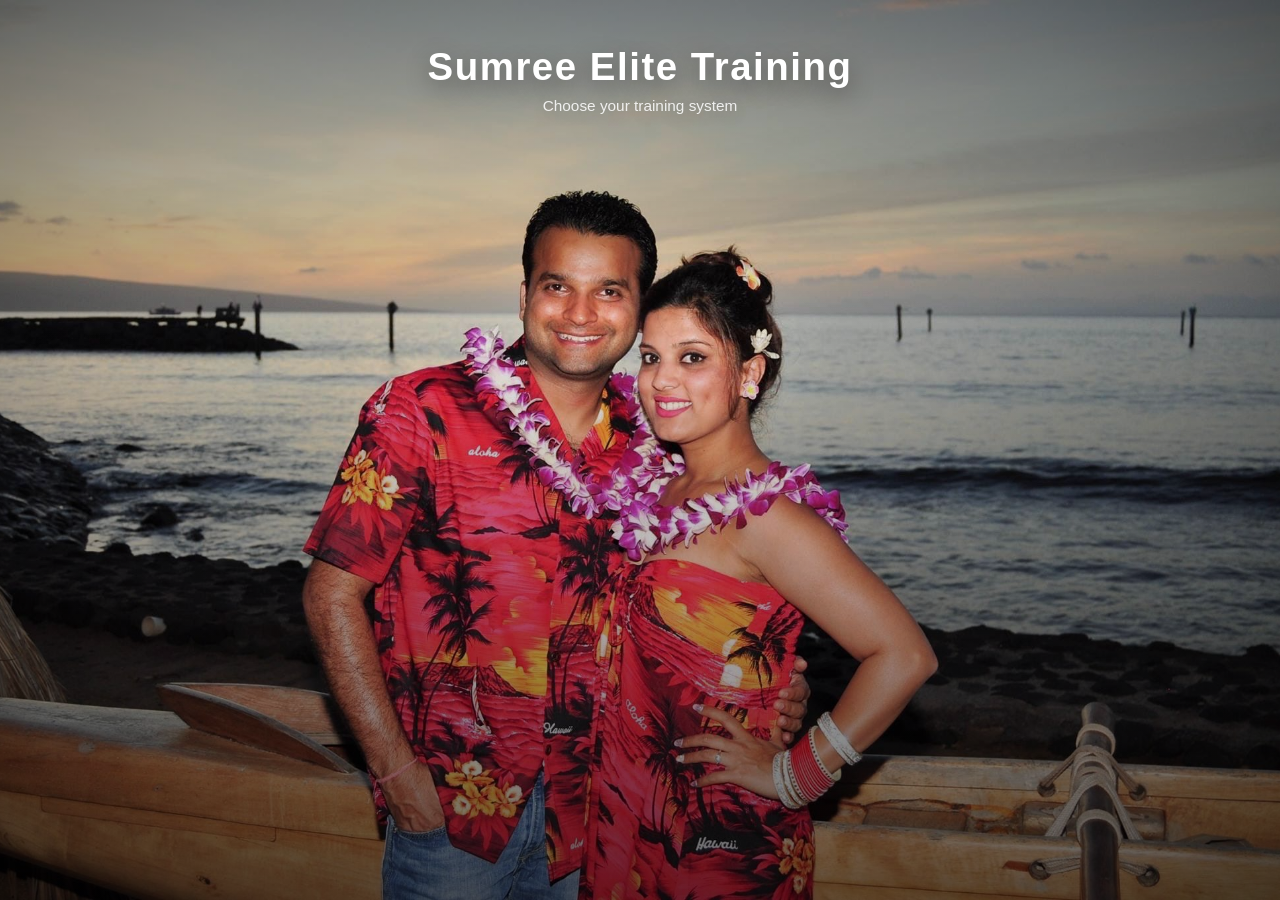
==== commit c1bbadea: "fixed landing page issue" ====
--- a/index.html
+++ b/index.html
@@ -3,37 +3,26 @@
 <head>
   <meta charset="utf-8" />
   <meta name="viewport" content="width=device-width, initial-scale=1, viewport-fit=cover" />
-  <title>Sumree</title>
-  <meta name="description" content="Choose between Ree and Sumo." />
+  <title>Sumree Elite Training</title>
+  <meta name="description" content="Choose Sumit or Ree" />
   <link rel="stylesheet" href="assets/landing.css" />
 </head>
 <body>
-  <main class="landing-shell">
-    <section class="hero-card" aria-label="Couple landing image">
-      <img src="assets/images/sumree.jpeg" alt="Couple portrait by the ocean at sunset" />
-      <a class="hotspot hotspot-male" href="sumo.html" aria-label="Open Sumo page">
-        <span class="hotspot-label">Sumo</span>
-      </a>
-      <a class="hotspot hotspot-female" href="ree.html" aria-label="Open Ree page">
-        <span class="hotspot-label">Ree</span>
-      </a>
-      <div class="hero-copy">
-        <div>
-          <h1 class="hero-title">Sumree</h1>
-          <p class="hero-sub">Hover the faces to choose a journey. Ree opens her premium cut system. Sumo opens his elite training system.</p>
-        </div>
-      </div>
-    </section>
-    <aside class="info-panel">
-      <div class="kicker">Interactive home</div>
-      <h2>Choose a profile</h2>
-      <p>The landing page now routes visitors directly from the couple portrait. Hover or tap the face you want to open.</p>
-      <div class="route-list">
-        <div class="route-item"><div class="route-badge">♂</div><div><strong>Sumo</strong><span>Opens the training system with the full elite dashboard.</span></div></div>
-        <div class="route-item"><div class="route-badge">♀</div><div><strong>Ree</strong><span>Opens the premium cardio + sculpt plan with her own visual identity.</span></div></div>
-      </div>
-      <p class="footer-note">Built for GitHub Pages: just upload the folder as-is to your repository root.</p>
-    </aside>
+  <main class="landing">
+    <img src="assets/images/sumree.jpeg" alt="Sumit and Ree" />
+
+    <div class="title">
+      <h1>Sumree Elite Training</h1>
+      <p>Choose your training system</p>
+    </div>
+
+    <a class="hotspot hotspot-male" href="sumo.html" aria-label="Open Sumo training page">
+      <span>Sumo</span>
+    </a>
+
+    <a class="hotspot hotspot-female" href="ree.html" aria-label="Open Ree training page">
+      <span>Ree</span>
+    </a>
   </main>
 </body>
-</html>
+</html>
--- a/assets/landing.css
+++ b/assets/landing.css
@@ -0,0 +1,192 @@
+*{
+  margin:0;
+  padding:0;
+  box-sizing:border-box;
+}
+
+html,body{
+  width:100%;
+  height:100%;
+  overflow:hidden;
+  background:#000;
+  font-family:-apple-system,BlinkMacSystemFont,"Segoe UI",Roboto,Helvetica,Arial,sans-serif;
+}
+
+body{
+  color:#fff;
+}
+
+.landing{
+  position:relative;
+  width:100vw;
+  height:100vh;
+  overflow:hidden;
+  background:#000;
+}
+
+.landing > img{
+  position:absolute;
+  inset:0;
+  width:100%;
+  height:100%;
+  object-fit:cover;
+  object-position:center center;
+  display:block;
+}
+
+.landing::after{
+  content:"";
+  position:absolute;
+  inset:0;
+  background:
+    linear-gradient(to bottom, rgba(0,0,0,.35), rgba(0,0,0,.08) 35%, rgba(0,0,0,.52)),
+    radial-gradient(circle at center, rgba(0,0,0,0) 20%, rgba(0,0,0,.18) 72%, rgba(0,0,0,.35) 100%);
+  z-index:1;
+  pointer-events:none;
+}
+
+.title{
+  position:absolute;
+  top:5%;
+  left:50%;
+  transform:translateX(-50%);
+  z-index:3;
+  text-align:center;
+  width:min(92vw, 860px);
+  padding:0 16px;
+}
+
+.title h1{
+  font-size:clamp(1.9rem, 3vw, 3rem);
+  font-weight:700;
+  letter-spacing:.04em;
+  text-shadow:0 8px 24px rgba(0,0,0,.4);
+}
+
+.title p{
+  margin-top:8px;
+  font-size:clamp(.9rem, 1.2vw, 1rem);
+  opacity:.85;
+  text-shadow:0 6px 18px rgba(0,0,0,.4);
+}
+
+.hotspot{
+  position:absolute;
+  z-index:4;
+  display:block;
+  border-radius:999px;
+  text-decoration:none;
+  cursor:pointer;
+  -webkit-tap-highlight-color:transparent;
+}
+
+.hotspot::before{
+  content:"";
+  position:absolute;
+  inset:0;
+  border-radius:999px;
+  background:rgba(255,255,255,0);
+  box-shadow:0 0 0 rgba(255,255,255,0);
+  transition:all .22s ease;
+}
+
+.hotspot:hover::before,
+.hotspot:focus-visible::before{
+  background:rgba(255,255,255,.12);
+  box-shadow:
+    0 0 0 2px rgba(255,255,255,.25),
+    0 10px 28px rgba(0,0,0,.25);
+}
+
+.hotspot span{
+  position:absolute;
+  left:50%;
+  bottom:-40px;
+  transform:translateX(-50%);
+  padding:8px 12px;
+  border-radius:999px;
+  background:rgba(0,0,0,.52);
+  color:#fff;
+  font-size:.82rem;
+  font-weight:700;
+  letter-spacing:.04em;
+  white-space:nowrap;
+  opacity:0;
+  transition:all .22s ease;
+  border:1px solid rgba(255,255,255,.18);
+  backdrop-filter:blur(8px);
+  -webkit-backdrop-filter:blur(8px);
+}
+
+.hotspot:hover span,
+.hotspot:focus-visible span{
+  opacity:1;
+  transform:translateX(-50%) translateY(-4px);
+}
+
+/* Desktop alignment for current sumree.jpeg */
+.hotspot-male{
+  left:38.6%;
+  top:24.2%;
+  width:11.6%;
+  height:18.4%;
+}
+
+.hotspot-female{
+  left:50.2%;
+  top:29.2%;
+  width:11.1%;
+  height:17.6%;
+}
+
+/* Laptop / medium screens */
+@media (max-width:1200px){
+  .hotspot-male{
+    left:38.1%;
+    top:24.1%;
+    width:12.4%;
+    height:18.8%;
+  }
+
+  .hotspot-female{
+    left:49.7%;
+    top:29.0%;
+    width:11.9%;
+    height:18.0%;
+  }
+}
+
+/* Mobile */
+@media (max-width:640px){
+  .title{
+    top:4%;
+  }
+
+  .title h1{
+    font-size:1.55rem;
+  }
+
+  .title p{
+    font-size:.82rem;
+  }
+
+  .hotspot span{
+    bottom:-34px;
+    padding:6px 10px;
+    font-size:.76rem;
+  }
+
+  .hotspot-male{
+    left:35.8%;
+    top:23.8%;
+    width:16.2%;
+    height:19.8%;
+  }
+
+  .hotspot-female{
+    left:48.3%;
+    top:28.7%;
+    width:15.3%;
+    height:18.9%;
+  }
+}
